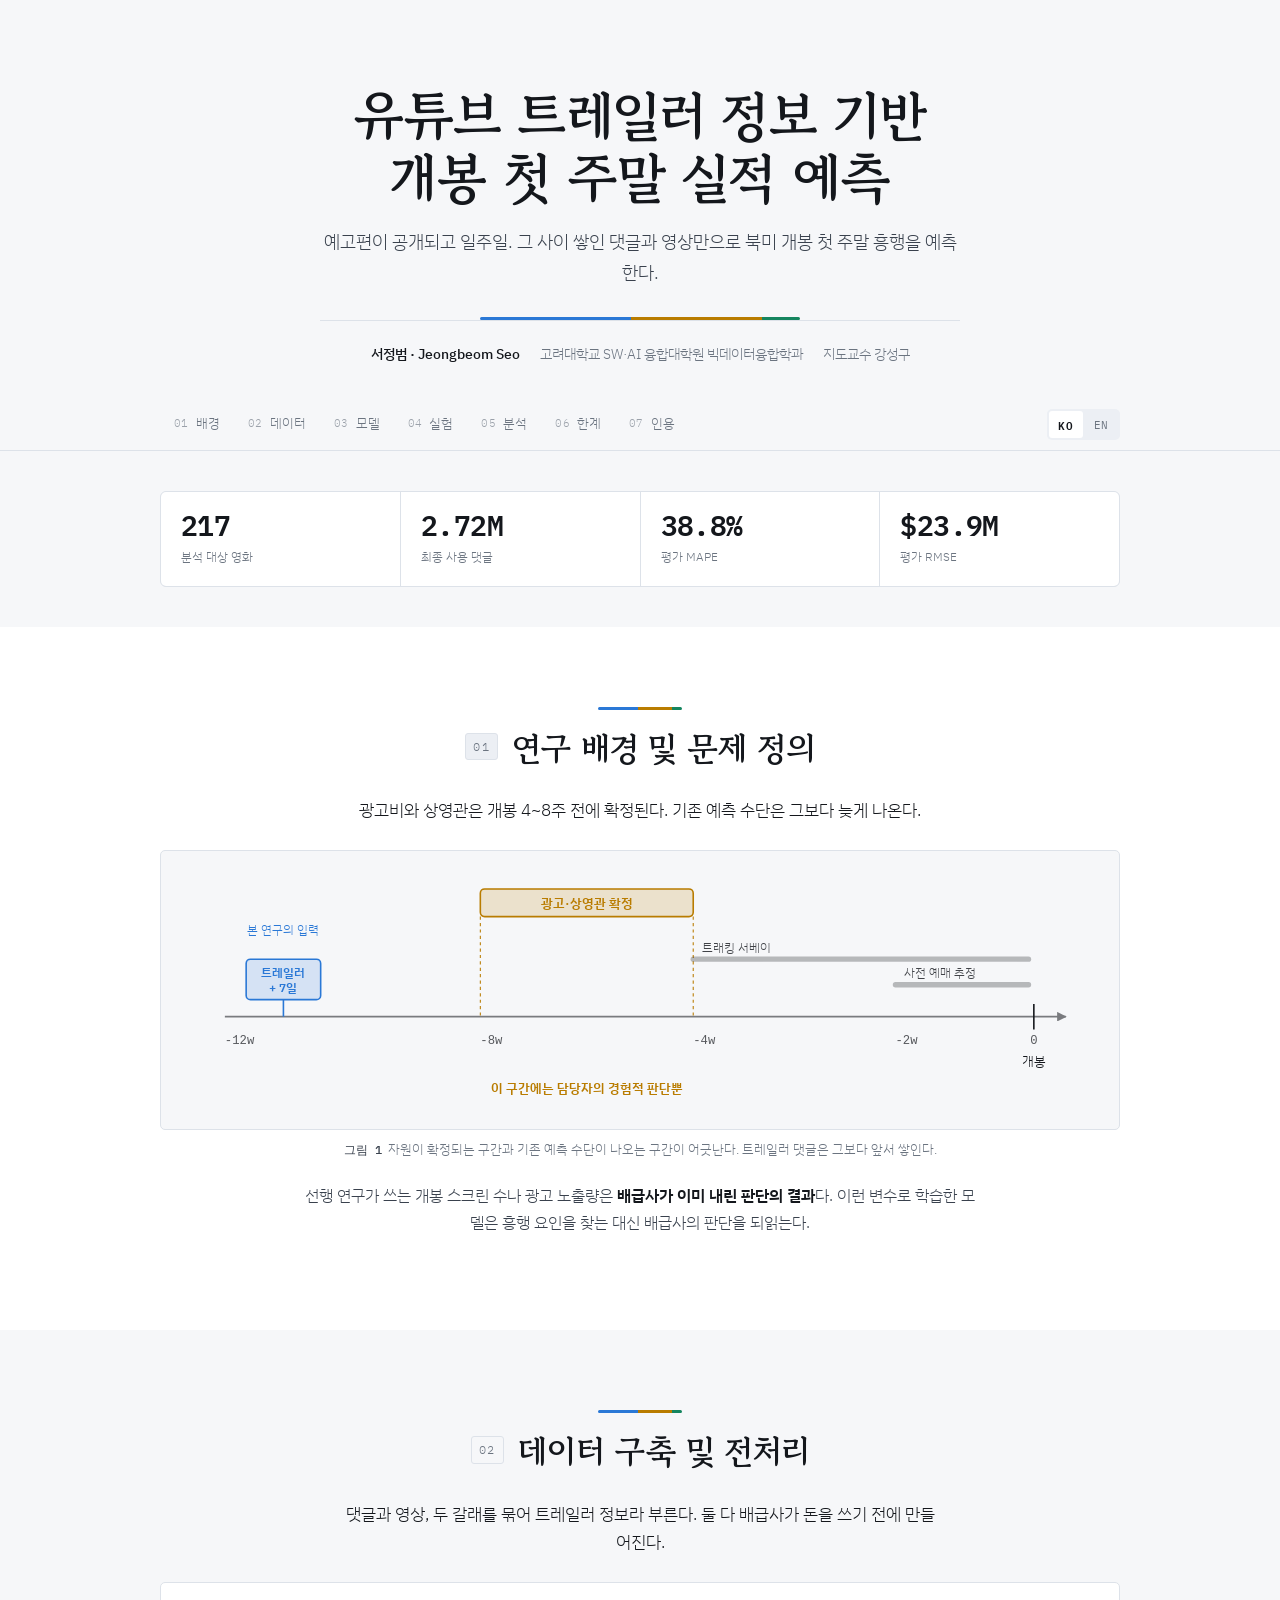
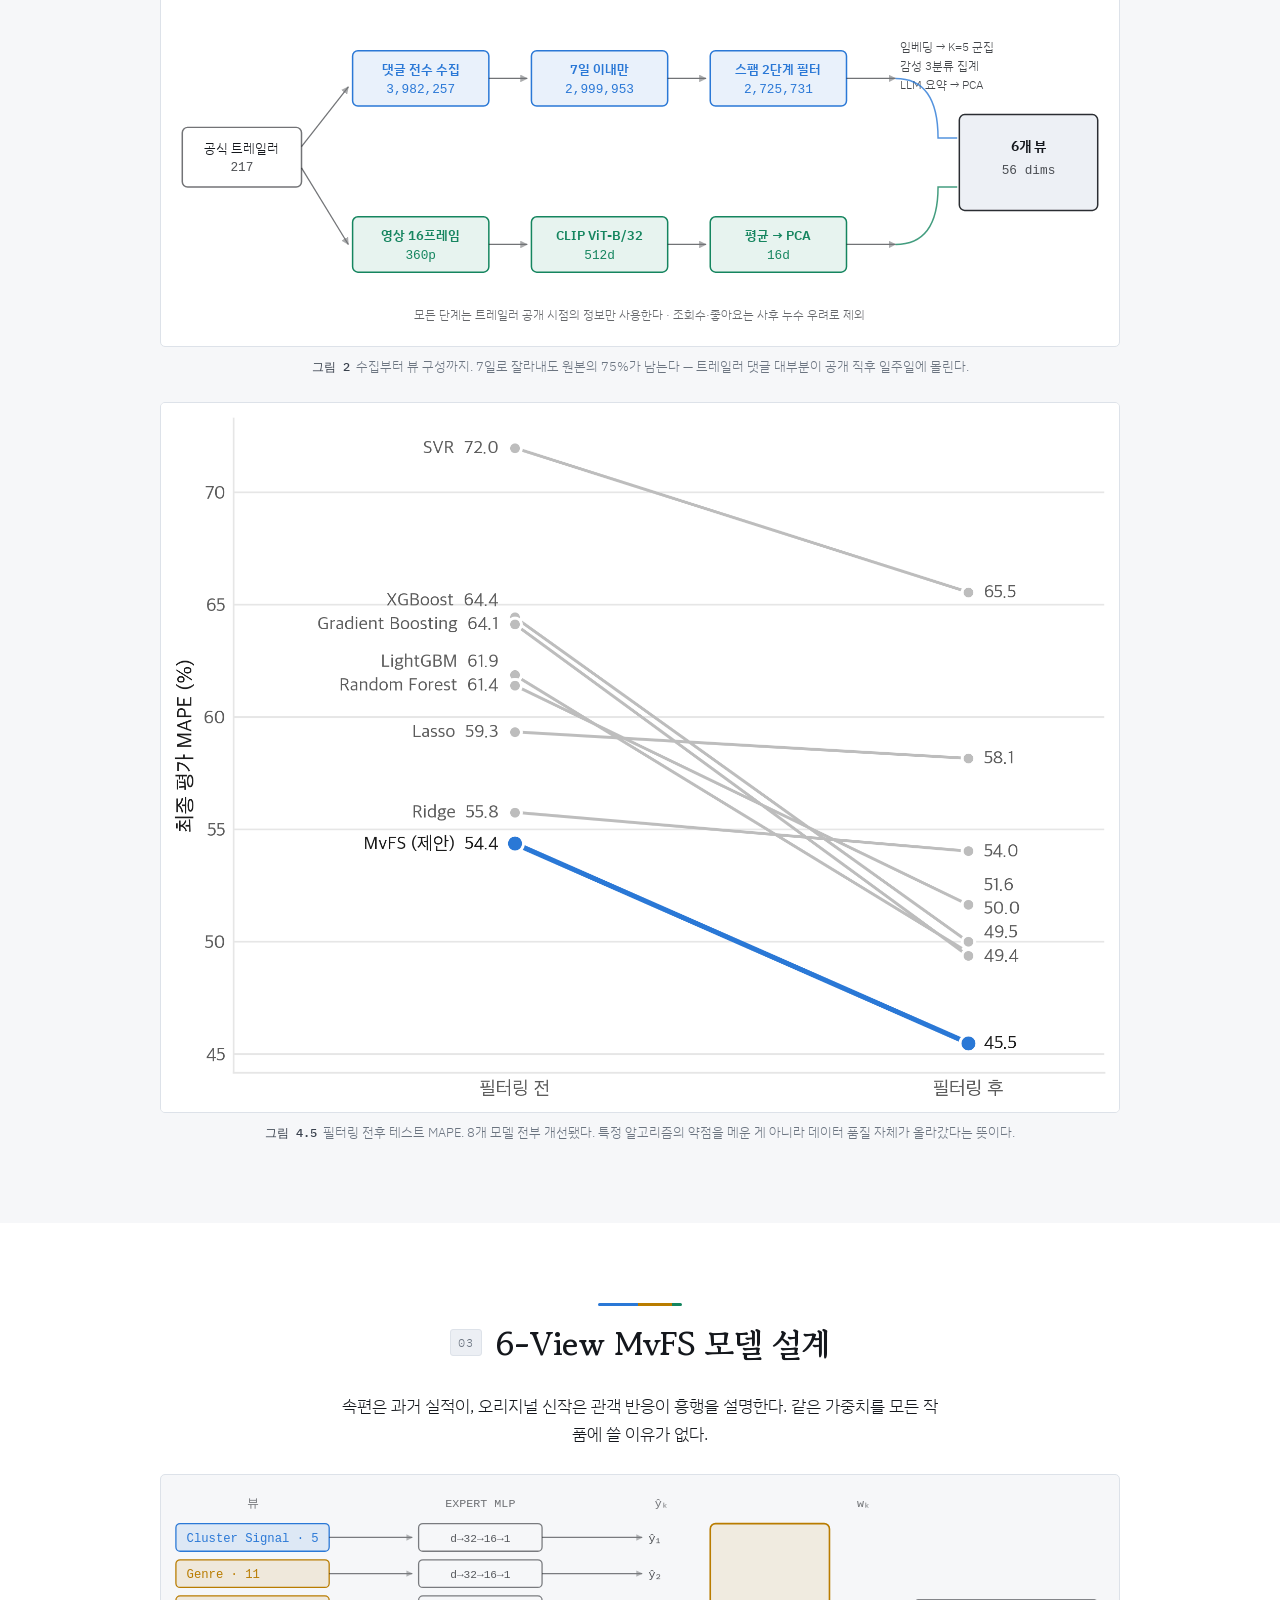
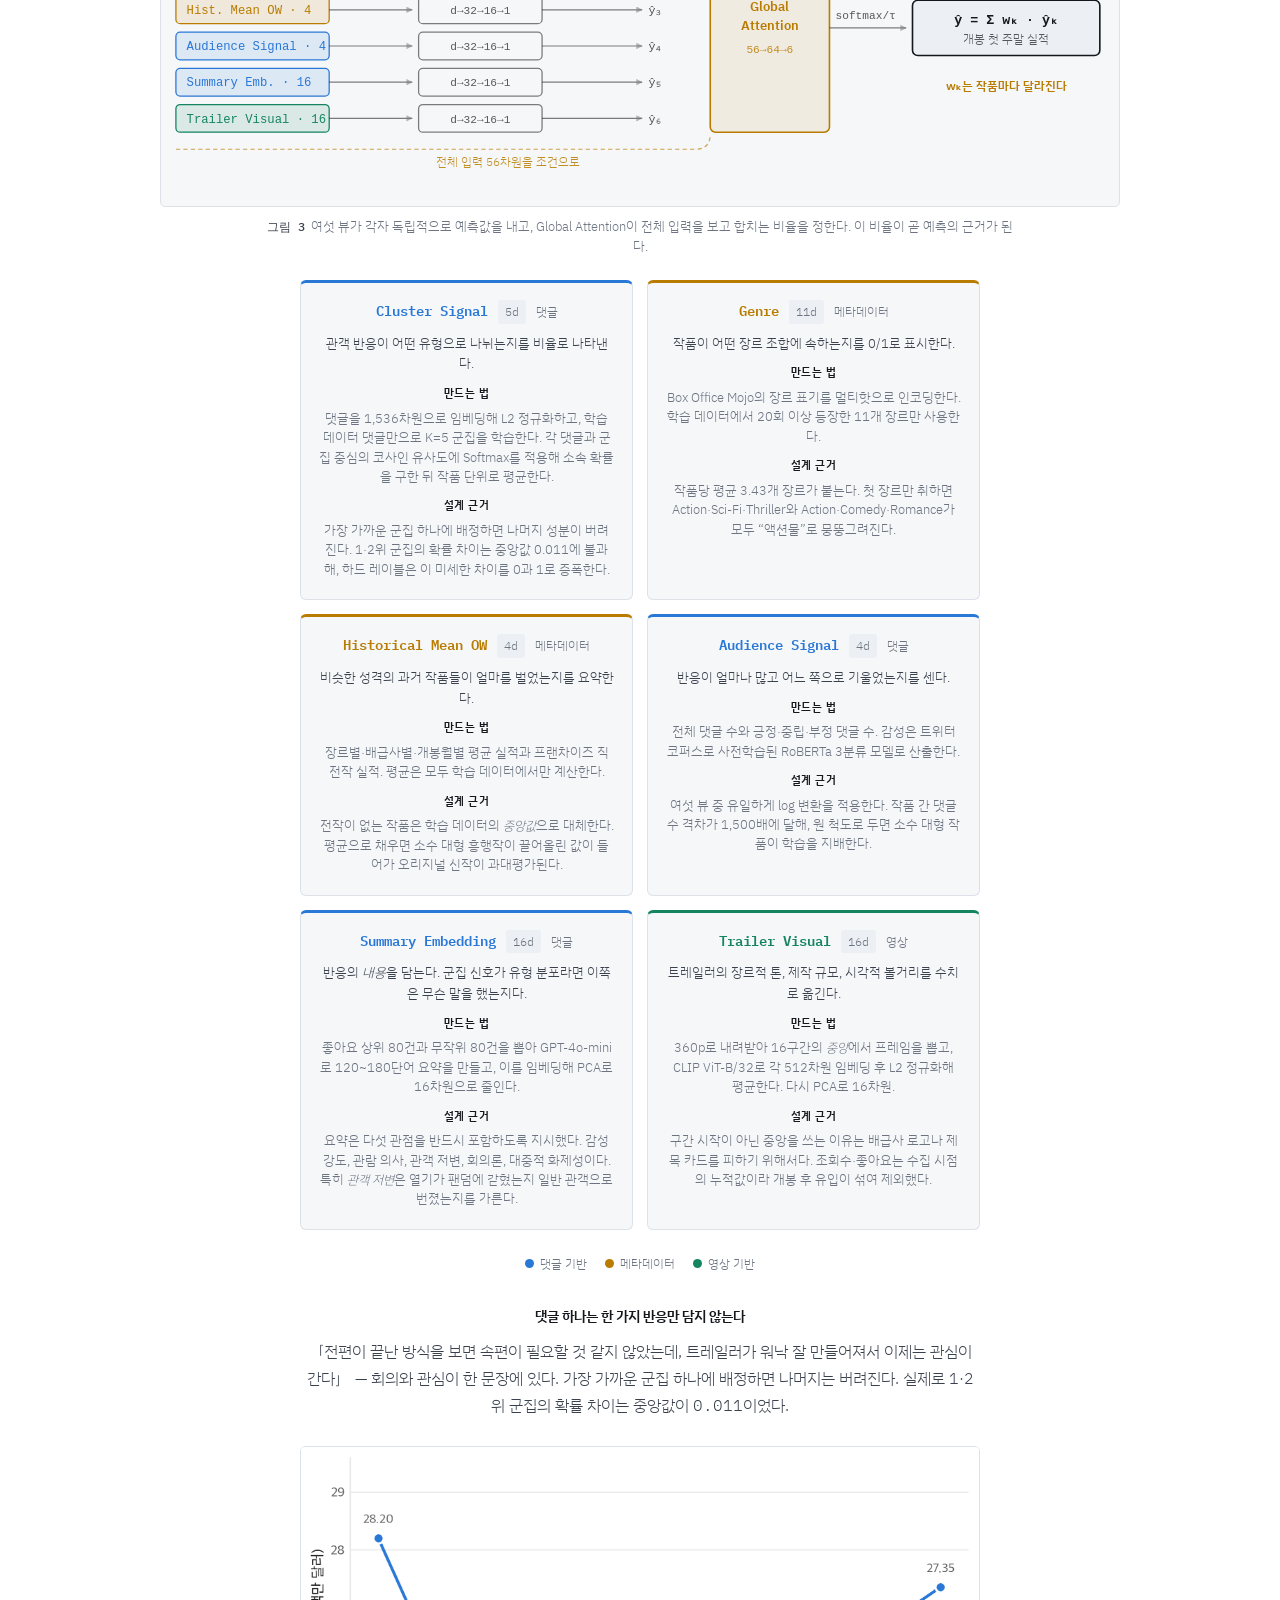
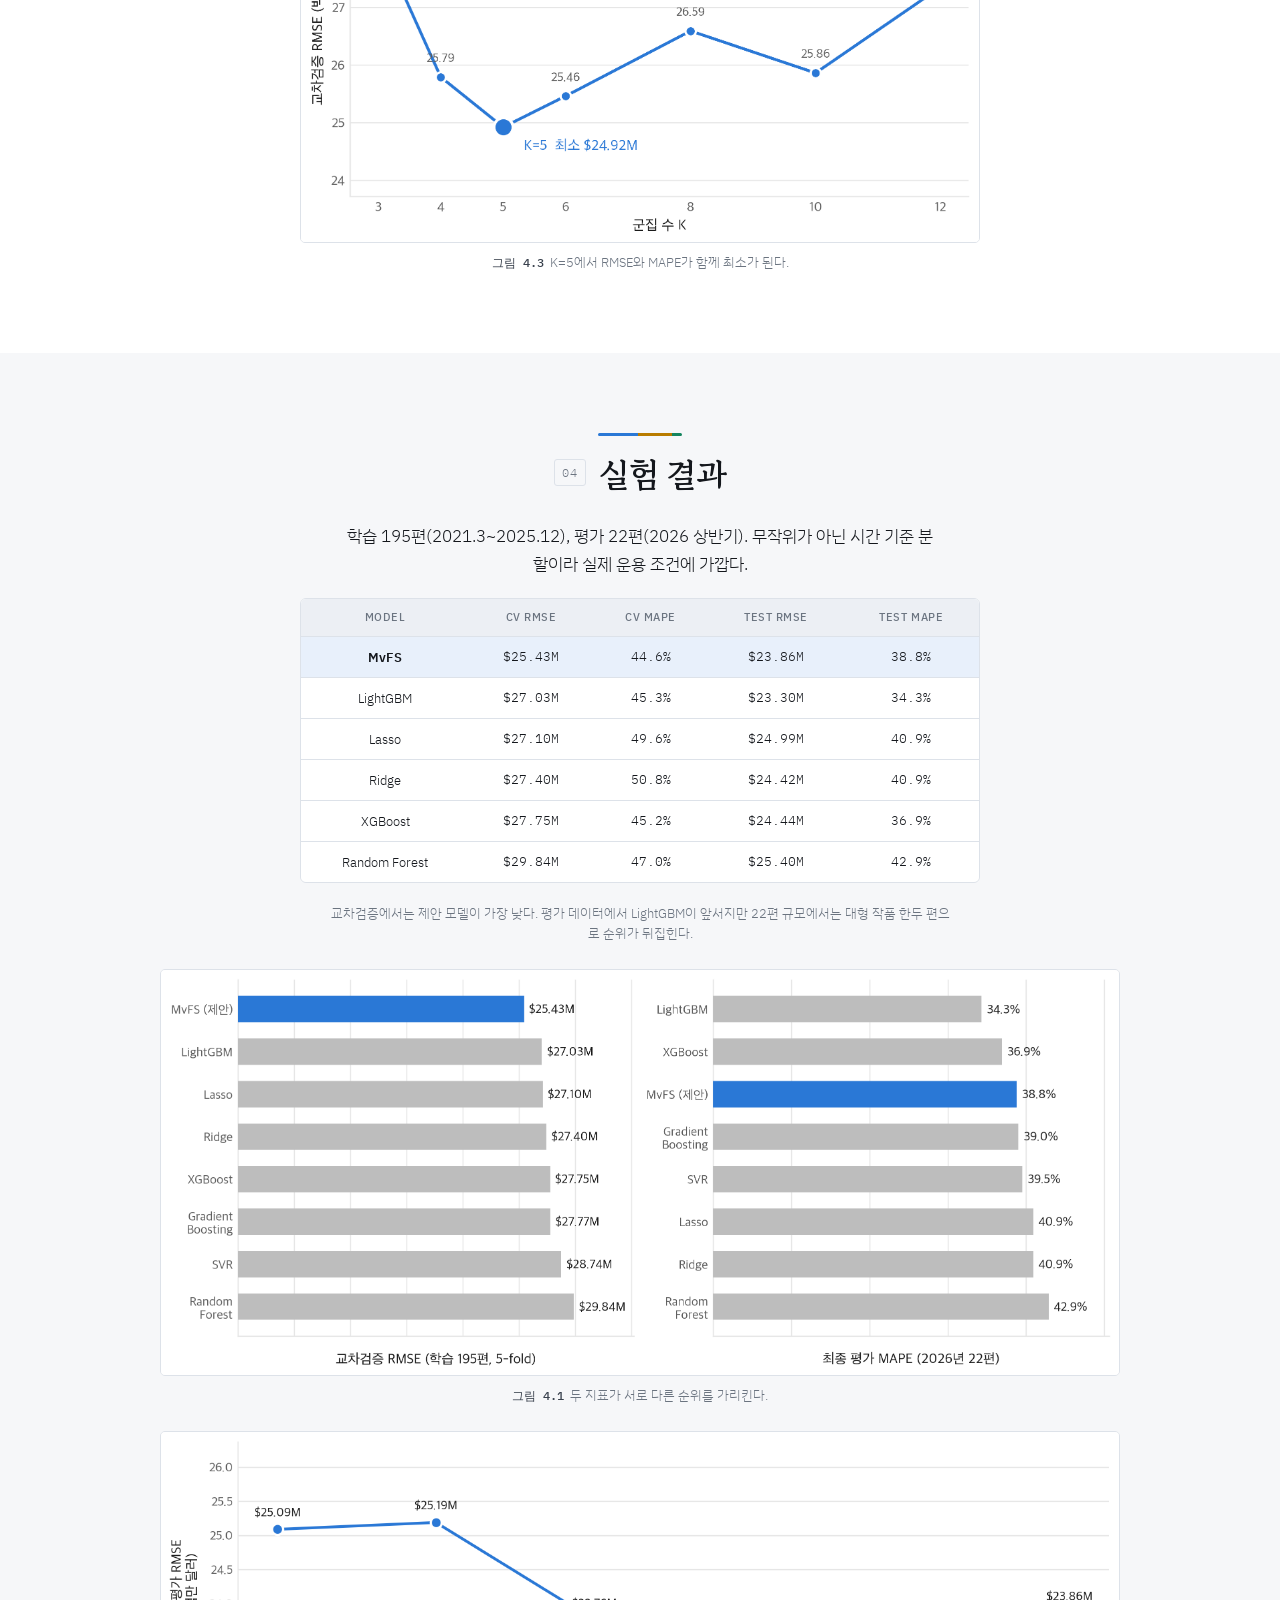
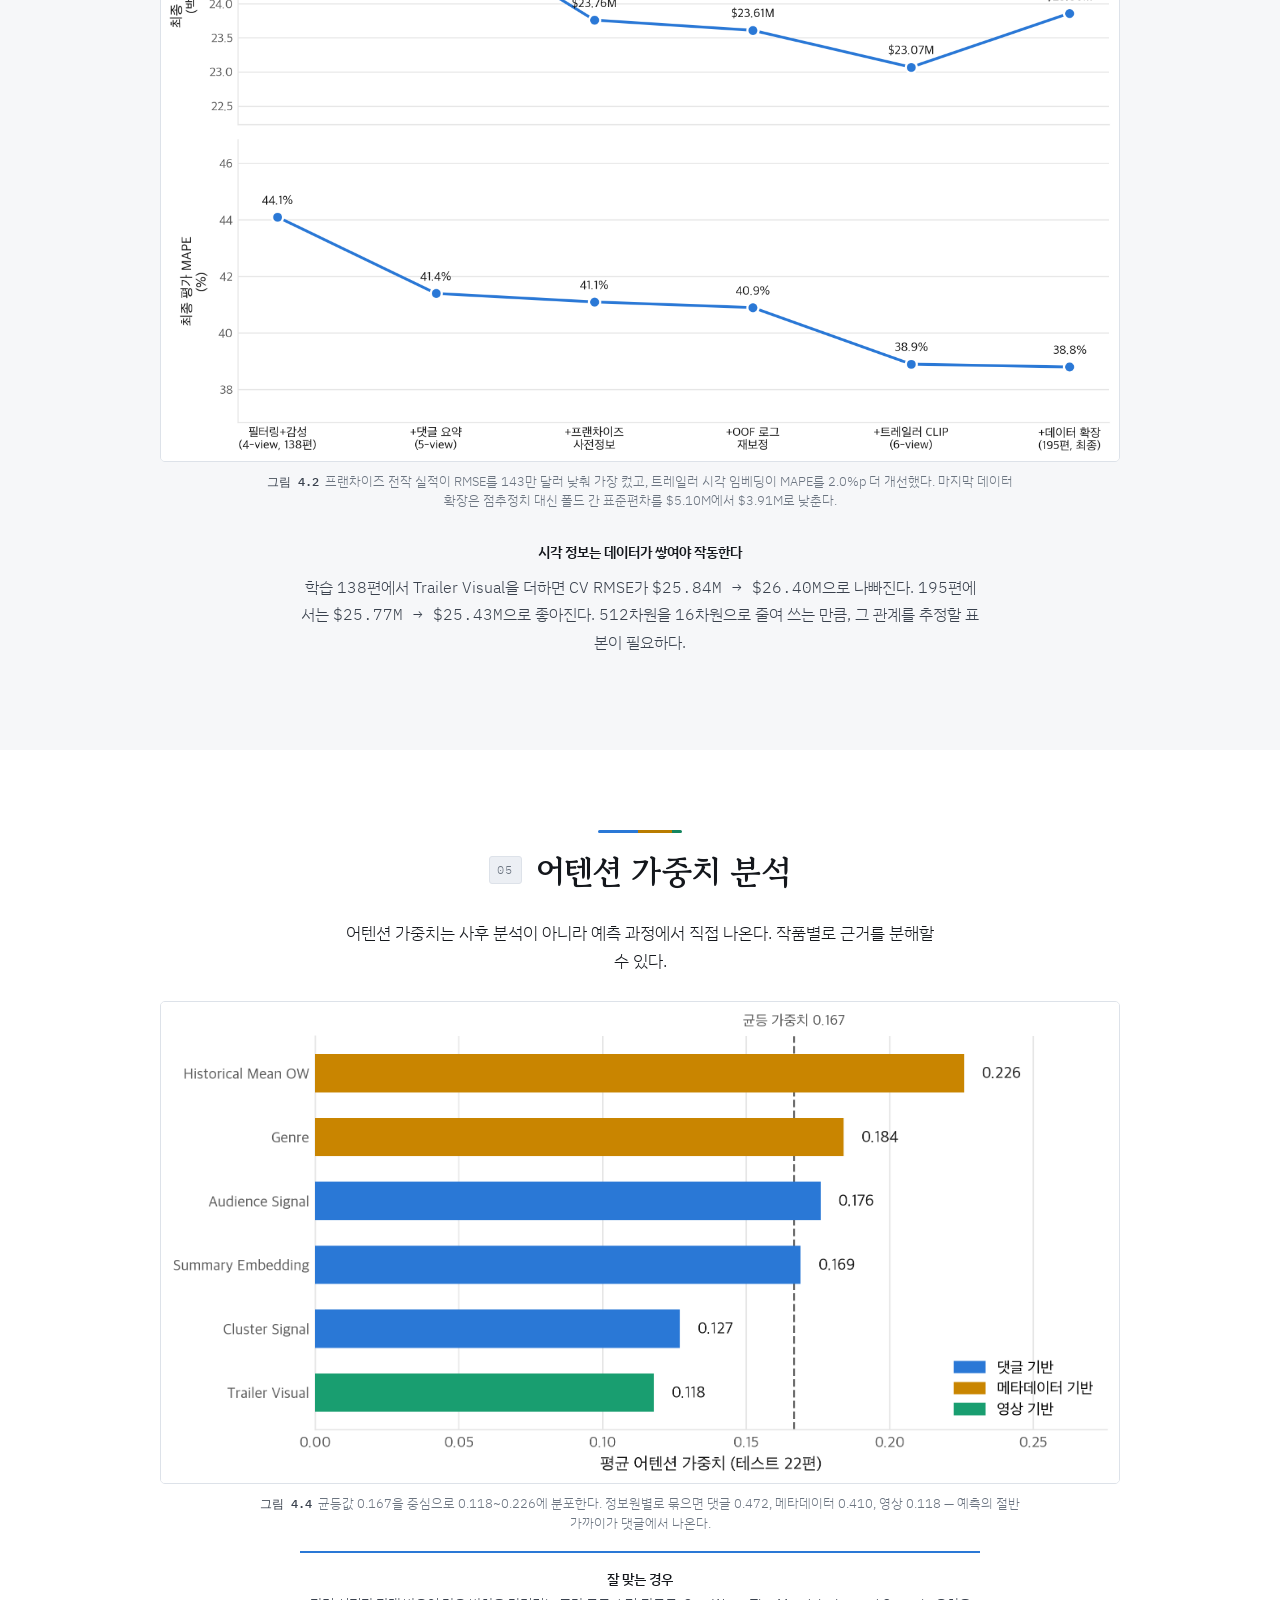
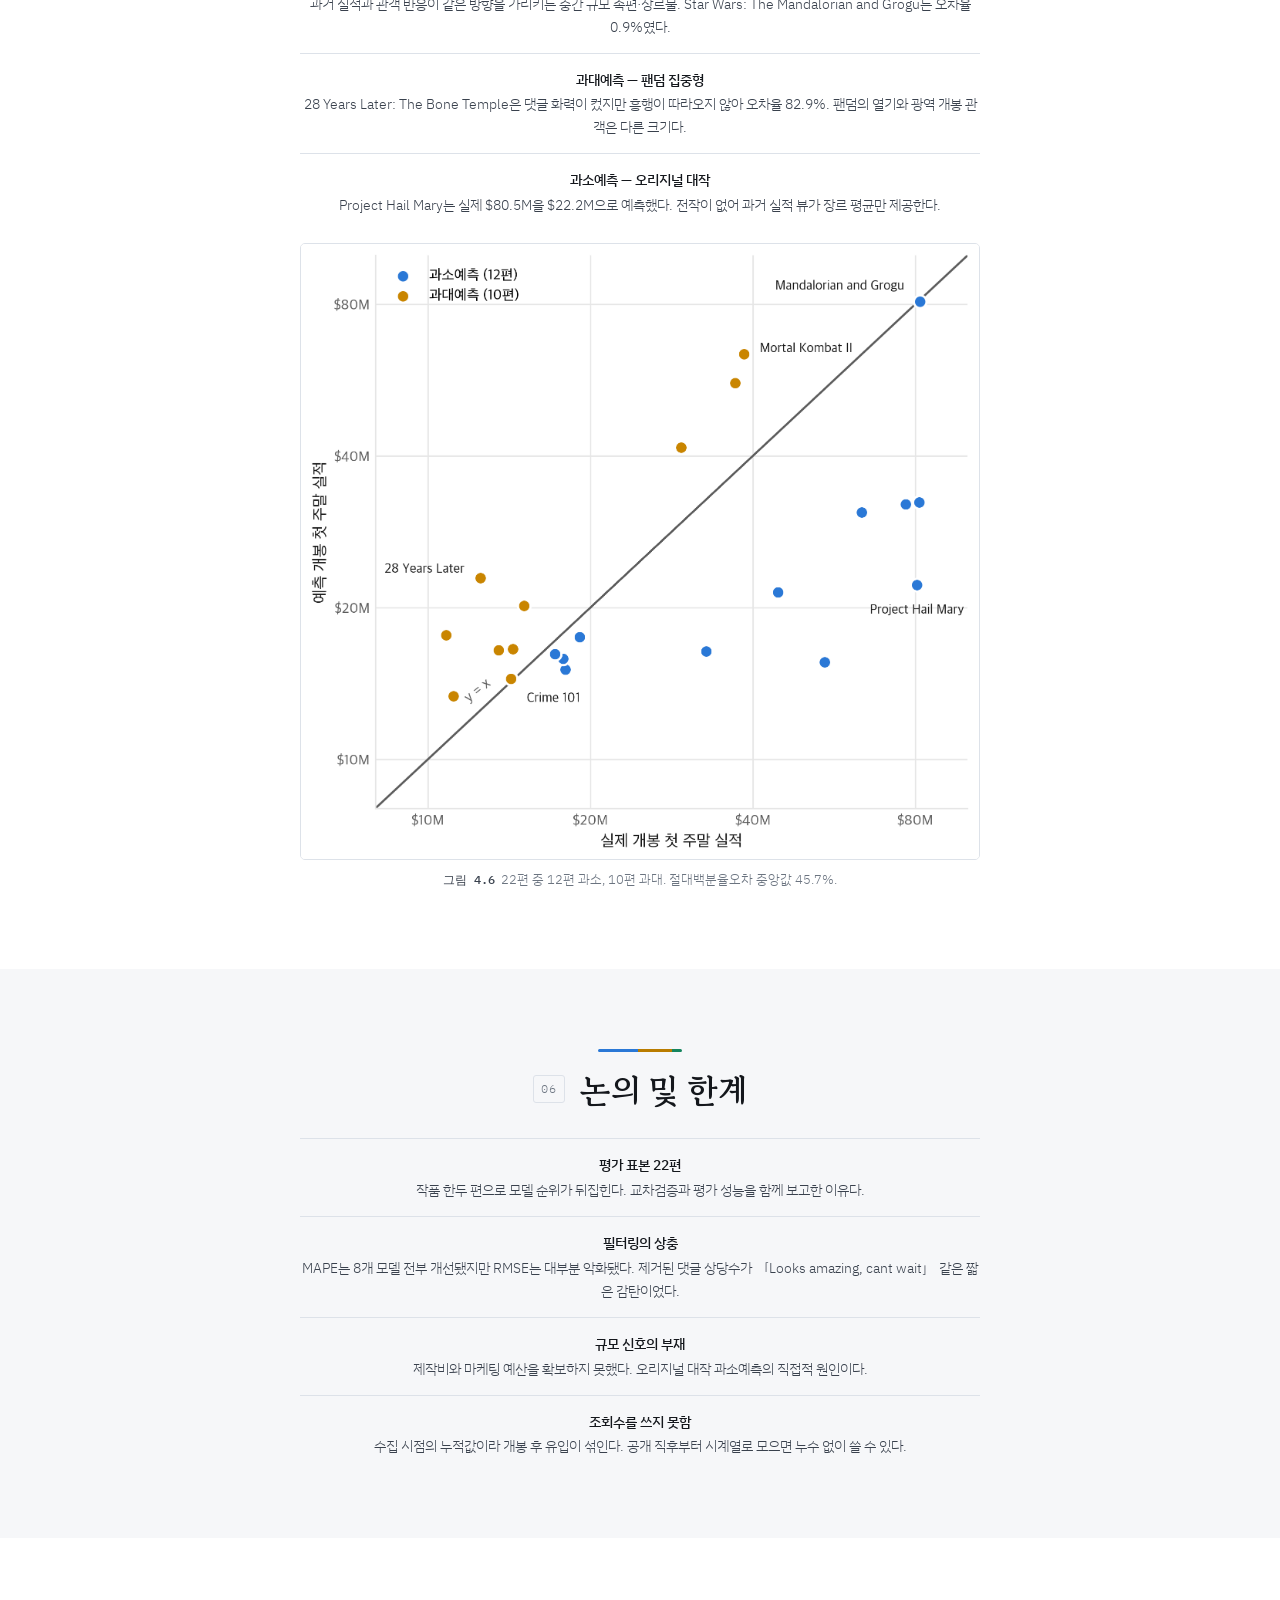
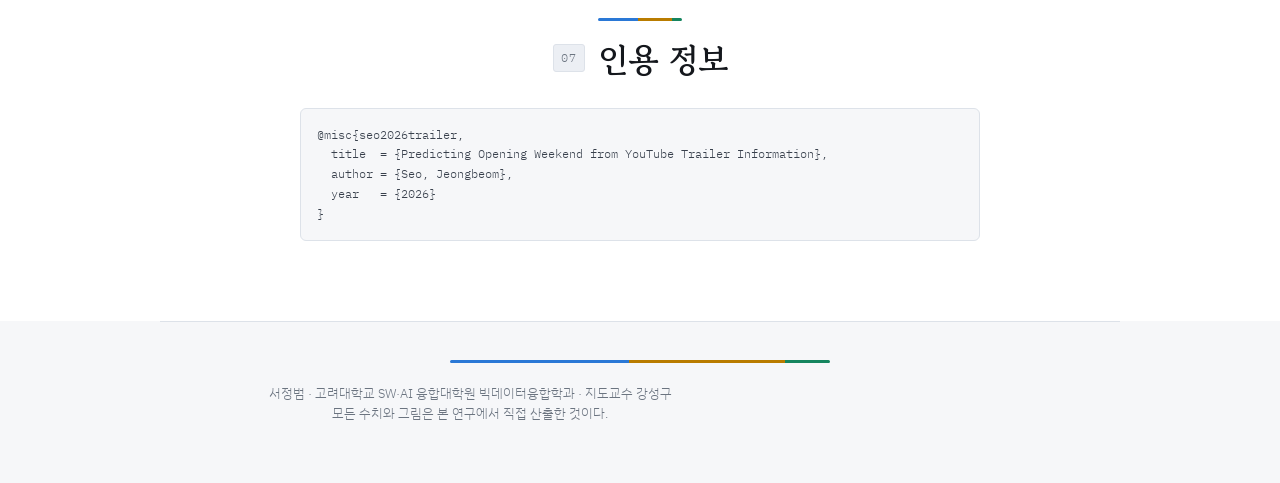
==== index.html @ ad513670 "본문 전체 가운데 정렬" ====
<!doctype html>
<html lang="ko">
<head>
<meta charset="utf-8">
<meta name="viewport" content="width=device-width, initial-scale=1, viewport-fit=cover">
<title>유튜브 트레일러 정보 기반 개봉 첫 주말 실적 예측</title>
<meta name="description" content="유튜브 트레일러 댓글과 영상만으로 북미 개봉 첫 주말 흥행을 예측하는 6-View MvFS 모델.">
<meta name="author" content="서정범 Jeongbeom Seo">
<meta property="og:type" content="website">
<meta property="og:title" content="트레일러로 읽는 첫 주말">
<meta property="og:description" content="유튜브 트레일러 댓글과 영상만으로 북미 개봉 첫 주말 흥행을 예측하는 6-View MvFS 모델.">
<meta property="og:image" content="fig/fig4_1_model_comparison.png">
<meta name="twitter:card" content="summary_large_image">
<link rel="icon" href="data:image/svg+xml,%3Csvg xmlns='http://www.w3.org/2000/svg' viewBox='0 0 16 16'%3E%3Crect width='16' height='16' rx='3' fill='%232a78d6'/%3E%3Crect x='3' y='4' width='10' height='2' fill='white'/%3E%3Crect x='3' y='7.5' width='7' height='2' fill='white' opacity='.75'/%3E%3Crect x='3' y='11' width='4' height='2' fill='white' opacity='.5'/%3E%3C/svg%3E">
<link rel="stylesheet" href="https://fonts.googleapis.com/css2?family=Gowun+Batang:wght@400;700&family=IBM+Plex+Sans+KR:wght@300;400;500;600&family=IBM+Plex+Mono:wght@400;500;600&display=swap">
<style>
  :root{color-scheme:light dark;padding-top:env(safe-area-inset-top,0px);padding-bottom:env(safe-area-inset-bottom,0px)}
  img{max-width:100%}
  [hidden]{display:none!important}
</style>
</head>
<body>
<style>
  :root{
    --ground:#f6f7f9; --surface:#ffffff; --surface-2:#eceff4;
    --ink:#14171c; --ink-2:#39414d; --muted:#6b7480; --line:#dde2e9;
    --cmt:#2a78d6; --meta:#b97c00; --vis:#15855f;
    --cmt-soft:#e8f0fb; --meta-soft:#fbf2df; --vis-soft:#e3f3ed;
    --display:'Gowun Batang',Georgia,'Times New Roman',serif;
    --body:'IBM Plex Sans KR','Apple SD Gothic Neo',system-ui,sans-serif;
    --mono:'IBM Plex Mono','SFMono-Regular',Consolas,monospace;
  }
  @media (prefers-color-scheme:dark){
    :root:not([data-theme="light"]){
      --ground:#111419; --surface:#171b22; --surface-2:#232932;
      --ink:#eef1f5; --ink-2:#c2cad4; --muted:#8b94a1; --line:#2a313b;
      --cmt:#5a9df0; --meta:#e0a733; --vis:#39b98c;
      --cmt-soft:#16273d; --meta-soft:#332713; --vis-soft:#123027;
    }
  }
  :root[data-theme="dark"]{
    --ground:#111419; --surface:#171b22; --surface-2:#232932;
    --ink:#eef1f5; --ink-2:#c2cad4; --muted:#8b94a1; --line:#2a313b;
    --cmt:#5a9df0; --meta:#e0a733; --vis:#39b98c;
    --cmt-soft:#16273d; --meta-soft:#332713; --vis-soft:#123027;
  }
  *{box-sizing:border-box}
  body{background:var(--ground);color:var(--ink);font-family:var(--body);
       font-weight:300;line-height:1.7;margin:0;-webkit-font-smoothing:antialiased}
  .wrap{max-width:1000px;margin:0 auto;padding-inline:20px}
  .col{max-width:680px;margin-inline:auto;text-align:center}
  p{margin:0 0 .9em;color:var(--ink-2)}
  h1,h2,h3{text-wrap:balance;margin:0}
  a{color:var(--cmt)}
  strong{font-weight:600;color:var(--ink)}
  .num{font-family:var(--mono);font-variant-numeric:tabular-nums}

  /* 언어 전환 — 기본은 한국어 */
  :root[data-lang="en"] .ko{display:none}
  :root:not([data-lang="en"]) .en{display:none}
  .langsw{display:flex;gap:2px;background:var(--surface-2);border-radius:5px;padding:2px}
  .langsw button{font-family:var(--mono);font-size:11px;letter-spacing:.06em;border:0;
    background:transparent;color:var(--muted);padding:4px 9px;border-radius:3px;cursor:pointer}
  .langsw button[aria-pressed="true"]{background:var(--surface);color:var(--ink);font-weight:600}
  .langsw button:focus-visible{outline:2px solid var(--cmt);outline-offset:1px}

  .band{height:3px;display:flex;border-radius:2px;overflow:hidden}
  .band i{display:block;height:100%}
  .band i:nth-child(1){background:var(--cmt);flex:47.2}
  .band i:nth-child(2){background:var(--meta);flex:41}
  .band i:nth-child(3){background:var(--vis);flex:11.8}

  header.hero{padding-block:clamp(40px,8vw,84px) 34px;text-align:center}
  .hero > *{margin-inline:auto}
  .hero h1{max-width:820px;text-wrap:normal}
  .hero .sub{max-width:640px}
  .hero .band{max-width:320px}
  .hero .byline{max-width:640px}
  .eyebrow{font-family:var(--mono);font-size:11px;letter-spacing:.14em;text-transform:uppercase;
           color:var(--muted);margin:0 0 20px}
  h1{font-family:var(--display);font-weight:700;letter-spacing:-.015em;
     font-size:clamp(32px,6vw,54px);line-height:1.15;margin-bottom:18px}
  .sub{font-size:clamp(15.5px,2vw,18px);color:var(--ink-2);max-width:560px;margin-bottom:30px}
  .byline{display:flex;flex-wrap:wrap;justify-content:center;gap:5px 20px;font-size:13.5px;
          color:var(--muted);padding-top:22px;border-top:1px solid var(--line);
          max-width:680px;margin-inline:auto}
  .byline b{font-weight:500;color:var(--ink)}

  .stats{display:grid;grid-template-columns:repeat(auto-fit,minmax(140px,1fr));gap:1px;
         background:var(--line);border:1px solid var(--line);border-radius:6px;
         overflow:hidden;margin-block:40px}
  .stat{background:var(--surface);padding:18px 20px}
  .stat .k{font-family:var(--mono);font-weight:600;font-size:clamp(21px,3.2vw,28px);
           letter-spacing:-.02em;display:block;line-height:1.1}
  .stat .l{font-size:12px;color:var(--muted);margin-top:7px;display:block}

  nav.toc{position:sticky;top:env(safe-area-inset-top,0px);z-index:20;
          background:color-mix(in srgb,var(--ground) 92%,transparent);
          backdrop-filter:blur(12px);border-bottom:1px solid var(--line)}
  .navin{display:flex;align-items:stretch;gap:16px;max-width:1000px;margin-inline:auto;padding-inline:20px}
  nav.toc ul{display:flex;gap:0;list-style:none;margin:0;padding:0;
             overflow-x:auto;scrollbar-width:none;flex:1}
  nav.toc ul::-webkit-scrollbar{display:none}
  nav.toc a{display:flex;align-items:center;gap:7px;font-size:12.5px;color:var(--muted);
            text-decoration:none;white-space:nowrap;padding:13px 14px;
            border-bottom:2px solid transparent;transition:color .15s,border-color .15s}
  nav.toc a .i{font-family:var(--mono);font-size:10.5px;letter-spacing:.04em;opacity:.65}
  nav.toc a:hover,nav.toc a:focus-visible{color:var(--ink)}
  nav.toc a[aria-current="true"]{color:var(--ink);font-weight:500;border-bottom-color:var(--cmt)}
  nav.toc a[aria-current="true"] .i{color:var(--cmt);opacity:1}
  .langsw{align-self:center}

  section{padding-block:clamp(52px,7vw,80px);scroll-margin-top:60px}
  section.alt{background:var(--surface)}
  .shead{margin-bottom:28px;text-align:center}
  .shead .band{width:84px;margin:0 auto 18px}
  .shead .row{display:flex;align-items:baseline;justify-content:center;gap:14px}
  .shead .n{font-family:var(--mono);font-size:11.5px;letter-spacing:.1em;color:var(--muted);
            border:1px solid var(--line);border-radius:3px;padding:3px 7px;
            background:var(--ground);align-self:flex-start;margin-top:5px}
  section.alt .shead .n{background:var(--surface-2)}
  h2{font-family:var(--display);font-weight:700;font-size:clamp(24px,3.6vw,33px);
     letter-spacing:-.012em;line-height:1.22}
  h3{font-size:14px;font-weight:600;margin:30px 0 10px;color:var(--ink)}
  /* 섹션 도입 문장·보조 설명은 머리글과 같이 가운데 정렬 */
  .lead{font-size:16.5px;color:var(--ink);font-weight:300;
        text-align:center;max-width:600px;margin-inline:auto}
  .note{font-size:12.5px;color:var(--muted);line-height:1.6;
        text-align:center;max-width:620px;margin-inline:auto}

  figure{margin:26px 0 0}
  figure img,figure svg{display:block;width:100%;height:auto;border:1px solid var(--line);
             border-radius:5px;background:var(--surface)}
  figure svg{padding:6px 0}
  figcaption{font-size:12.5px;color:var(--muted);margin-top:10px;line-height:1.55;
             text-align:center;max-width:760px;margin-inline:auto}
  figcaption b{font-family:var(--mono);font-weight:500;color:var(--ink-2);font-size:11.5px}

  .views{display:grid;gap:1px;background:var(--line);border:1px solid var(--line);
         border-radius:6px;overflow:hidden;margin-block:22px}
  .view{background:var(--surface);display:grid;grid-template-columns:auto 1fr auto;
        gap:12px;align-items:center;padding:12px 16px}
  .chip{width:9px;height:9px;border-radius:50%;display:inline-block;flex:none}
  .view .nm{font-family:var(--mono);font-size:13px;font-weight:500;color:var(--ink)}
  .view .ds{font-size:12.5px;color:var(--muted);grid-column:2;line-height:1.45}
  .view .dim{font-family:var(--mono);font-size:12px;color:var(--muted);
             background:var(--surface-2);padding:3px 8px;border-radius:3px;white-space:nowrap}
  @media (max-width:560px){
    .view{grid-template-columns:auto 1fr;row-gap:4px}
    .view .dim{grid-column:2;justify-self:start}
  }

  /* 뷰 상세 카드 */
  .vcards{display:grid;grid-template-columns:repeat(auto-fit,minmax(310px,1fr));
          gap:14px;margin-block:24px;text-align:center}
  .vcard{background:var(--surface);border:1px solid var(--line);border-radius:6px;
         border-top:3px solid var(--c);padding:16px 18px}
  section.alt .vcard{background:var(--ground)}
  .vcard .vh{display:flex;align-items:baseline;justify-content:center;gap:10px;
             flex-wrap:wrap;margin-bottom:9px}
  .vcard .vn{font-family:var(--mono);font-size:13.5px;font-weight:600;color:var(--c)}
  .vcard .vd{font-family:var(--mono);font-size:11.5px;color:var(--muted);
             background:var(--surface-2);padding:2px 7px;border-radius:3px}
  .vcard .vs{font-size:11.5px;color:var(--muted)}
  .vcard p{font-size:13px;margin:0 0 10px;line-height:1.6}
  .vcard dl{margin:0;display:grid;gap:6px;font-size:12.5px}
  .vcard dt{font-weight:600;color:var(--ink);font-size:11px;letter-spacing:.04em}
  .vcard dd{margin:0 0 4px;color:var(--muted);line-height:1.55}
  .legend{display:flex;flex-wrap:wrap;justify-content:center;gap:7px 18px;font-size:12px;
          color:var(--muted);margin-top:12px}
  .legend span{display:inline-flex;align-items:center;gap:6px}

  .tw{overflow-x:auto;margin-block:20px;border:1px solid var(--line);border-radius:6px}
  section.alt table,section.alt .stat{background:var(--ground)}
  section.alt figure img,section.alt figure svg{background:var(--ground)}
  section.alt pre{background:var(--ground)}
  table{border-collapse:collapse;width:100%;font-size:13px;background:var(--surface)}
  th,td{padding:9px 13px;text-align:center;border-bottom:1px solid var(--line);white-space:nowrap}
  th{font-weight:500;font-size:11px;letter-spacing:.05em;text-transform:uppercase;
     color:var(--muted);background:var(--surface-2)}
  td.n{font-family:var(--mono);font-variant-numeric:tabular-nums;text-align:center}
  tr:last-child td{border-bottom:none}
  tr.best td{background:var(--cmt-soft)}
  tr.best td:first-child{font-weight:600;color:var(--ink)}

  ul.pts{list-style:none;padding:0;margin:18px 0 0;display:grid;gap:14px}
  ul.pts li{border-top:1px solid var(--line);padding-top:14px;font-size:13.5px;color:var(--ink-2)}
  ul.pts b{display:block;color:var(--ink);font-weight:500;margin-bottom:2px;font-size:14px}
  ul.pts li.hi{border-top-color:var(--cmt);border-top-width:2px}

  pre{text-align:left;background:var(--surface);border:1px solid var(--line);border-radius:6px;padding:16px;
      overflow-x:auto;font-family:var(--mono);font-size:12px;line-height:1.65;
      color:var(--ink-2);margin:0}
  footer{padding-block:38px 60px;border-top:1px solid var(--line);font-size:12.5px;
         color:var(--muted);text-align:center}
  footer .band{max-width:380px;margin-inline:auto}
  @media (prefers-reduced-motion:reduce){*{animation:none!important;transition:none!important}}
</style>

<div class="wrap">
  <header class="hero">
    <h1><span class="ko">유튜브 트레일러 정보 기반<br>개봉 첫 주말 실적 예측</span><span class="en">Predicting Opening Weekend<br>from YouTube Trailer Information</span></h1>
    <p class="sub"><span class="ko">예고편이 공개되고 일주일. 그 사이 쌓인 댓글과 영상만으로 북미 개봉 첫 주말 흥행을 예측한다.</span><span class="en">One week after a trailer goes live. Using only the comments and footage from that window, we predict North American opening weekend revenue.</span></p>
    <div class="band"><i></i><i></i><i></i></div>
    <div class="byline">
      <span><b>서정범 &middot; Jeongbeom Seo</b></span>
      <span class="ko">고려대학교 SW·AI 융합대학원 빅데이터융합학과</span><span class="en">Dept. of Big Data Convergence, Korea University</span>
      <span class="ko">지도교수 강성구</span><span class="en">Advisor: Prof. SeongKu Kang</span>
    </div>
  </header>
</div>

<nav class="toc">
  <div class="navin">
    <ul>
      <li><a href="#problem"><span class="i">01</span><span class="ko">배경</span><span class="en">Background</span></a></li>
      <li><a href="#data"><span class="i">02</span><span class="ko">데이터</span><span class="en">Data</span></a></li>
      <li><a href="#model"><span class="i">03</span><span class="ko">모델</span><span class="en">Model</span></a></li>
      <li><a href="#results"><span class="i">04</span><span class="ko">실험</span><span class="en">Experiments</span></a></li>
      <li><a href="#attention"><span class="i">05</span><span class="ko">분석</span><span class="en">Analysis</span></a></li>
      <li><a href="#limits"><span class="i">06</span><span class="ko">한계</span><span class="en">Limitations</span></a></li>
      <li><a href="#cite"><span class="i">07</span><span class="ko">인용</span><span class="en">Citation</span></a></li>
    </ul>
    <div class="langsw">
      <button type="button" data-lang-set="ko" aria-pressed="true">KO</button>
      <button type="button" data-lang-set="en" aria-pressed="false">EN</button>
    </div>
  </div>
</nav>

<div class="wrap">

  <div class="stats">
    <div class="stat"><span class="k">217</span><span class="l"><span class="ko">분석 대상 영화</span><span class="en">films analyzed</span></span></div>
    <div class="stat"><span class="k">2.72M</span><span class="l"><span class="ko">최종 사용 댓글</span><span class="en">comments used</span></span></div>
    <div class="stat"><span class="k">38.8%</span><span class="l"><span class="ko">평가 MAPE</span><span class="en">test MAPE</span></span></div>
    <div class="stat"><span class="k">$23.9M</span><span class="l"><span class="ko">평가 RMSE</span><span class="en">test RMSE</span></span></div>
  </div>

</div>

<section id="problem" class="alt"><div class="wrap">
    <div class="shead"><div class="band"><i></i><i></i><i></i></div><div class="row"><span class="n">01</span><h2><span class="ko">연구 배경 및 문제 정의</span><span class="en">Background and Problem Definition</span></h2></div></div>
    <div class="col">
      <p class="lead"><span class="ko">광고비와 상영관은 개봉 4~8주 전에 확정된다. 기존 예측 수단은 그보다 늦게 나온다.</span><span class="en">Ad budgets and screen counts are locked 4-8 weeks before release. Every existing forecasting tool arrives later than that.</span></p>
    </div>

    <figure>
      <svg viewBox="0 0 900 250" role="img" aria-label="개봉 전 타임라인: 자원 배분은 개봉 4~8주 전에 확정되지만 트래킹 서베이와 예매 추정은 그 이후에야 가능하다">
        <defs><marker id="ar" viewBox="0 0 10 10" refX="9" refY="5" markerWidth="6" markerHeight="6" orient="auto"><path d="M0 0 10 5 0 10z" fill="currentColor"/></marker></defs>
        <!-- 축 -->
        <line x1="60" y1="150" x2="850" y2="150" stroke="currentColor" stroke-width="1.5" marker-end="url(#ar)" opacity=".55"/>
        <text x="60" y="176" font-size="11.5" fill="currentColor" opacity=".7" font-family="monospace">-12w</text>
        <text x="300" y="176" font-size="11.5" fill="currentColor" opacity=".7" font-family="monospace">-8w</text>
        <text x="500" y="176" font-size="11.5" fill="currentColor" opacity=".7" font-family="monospace">-4w</text>
        <text x="690" y="176" font-size="11.5" fill="currentColor" opacity=".7" font-family="monospace">-2w</text>
        <text x="820" y="176" font-size="11.5" fill="currentColor" opacity=".7" font-family="monospace" text-anchor="middle">0</text>
        <line x1="820" y1="138" x2="820" y2="162" stroke="currentColor" stroke-width="1.5"/>
        <text x="820" y="196" font-size="12" fill="currentColor" text-anchor="middle" class="ko">개봉</text>
        <text x="820" y="196" font-size="12" fill="currentColor" text-anchor="middle" class="en">Release</text>

        <!-- 본 연구 입력 구간 -->
        <rect x="80" y="96" width="70" height="38" rx="4" fill="var(--cmt)" opacity=".16"/>
        <rect x="80" y="96" width="70" height="38" rx="4" fill="none" stroke="var(--cmt)" stroke-width="1.5"/>
        <text x="115" y="113" font-size="11.5" fill="var(--cmt)" text-anchor="middle" font-weight="600" class="ko">트레일러</text>
        <text x="115" y="113" font-size="11.5" fill="var(--cmt)" text-anchor="middle" font-weight="600" class="en">Trailer</text>
        <text x="115" y="127" font-size="11.5" fill="var(--cmt)" text-anchor="middle" font-weight="600" class="ko">+ 7일</text>
        <text x="115" y="127" font-size="11.5" fill="var(--cmt)" text-anchor="middle" font-weight="600" class="en">+ 7 days</text>
        <line x1="115" y1="134" x2="115" y2="150" stroke="var(--cmt)" stroke-width="1.5"/>
        <text x="115" y="72" font-size="11.5" fill="var(--cmt)" text-anchor="middle" class="ko">본 연구의 입력</text>
        <text x="115" y="72" font-size="11.5" fill="var(--cmt)" text-anchor="middle" class="en">our input</text>

        <!-- 자원 배분 구간 -->
        <rect x="300" y="30" width="200" height="26" rx="4" fill="var(--meta)" opacity=".18"/>
        <rect x="300" y="30" width="200" height="26" rx="4" fill="none" stroke="var(--meta)" stroke-width="1.5"/>
        <text x="400" y="48" font-size="12" fill="var(--meta)" text-anchor="middle" font-weight="600" class="ko">광고·상영관 확정</text>
        <text x="400" y="48" font-size="12" fill="var(--meta)" text-anchor="middle" font-weight="600" class="en">ads &amp; screens locked</text>
        <line x1="300" y1="56" x2="300" y2="150" stroke="var(--meta)" stroke-width="1" stroke-dasharray="3 3"/>
        <line x1="500" y1="56" x2="500" y2="150" stroke="var(--meta)" stroke-width="1" stroke-dasharray="3 3"/>

        <!-- 기존 수단 -->
        <line x1="500" y1="96" x2="815" y2="96" stroke="currentColor" stroke-width="5" opacity=".28" stroke-linecap="round"/>
        <text x="508" y="89" font-size="11.5" fill="currentColor" opacity=".8" class="ko">트래킹 서베이</text>
        <text x="508" y="89" font-size="11.5" fill="currentColor" opacity=".8" class="en">tracking survey</text>
        <line x1="690" y1="120" x2="815" y2="120" stroke="currentColor" stroke-width="5" opacity=".28" stroke-linecap="round"/>
        <text x="698" y="113" font-size="11.5" fill="currentColor" opacity=".8" class="ko">사전 예매 추정</text>
        <text x="698" y="113" font-size="11.5" fill="currentColor" opacity=".8" class="en">presales estimate</text>

        <!-- 공백 표시 -->
        <text x="400" y="222" font-size="12" fill="var(--meta)" text-anchor="middle" font-weight="600" class="ko">이 구간에는 담당자의 경험적 판단뿐</text>
        <text x="400" y="222" font-size="12" fill="var(--meta)" text-anchor="middle" font-weight="600" class="en">only expert judgment exists here</text>
      </svg>
      <figcaption><b class="ko">그림 1</b><b class="en">Fig 1</b> &nbsp;<span class="ko">자원이 확정되는 구간과 기존 예측 수단이 나오는 구간이 어긋난다. 트레일러 댓글은 그보다 앞서 쌓인다.</span><span class="en">The window where resources are committed does not overlap with the window where forecasts become available. Trailer comments accumulate before both.</span></figcaption>
    </figure>

    <div class="col">
      <p style="margin-top:22px"><span class="ko">선행 연구가 쓰는 개봉 스크린 수나 광고 노출량은 <strong>배급사가 이미 내린 판단의 결과</strong>다. 이런 변수로 학습한 모델은 흥행 요인을 찾는 대신 배급사의 판단을 되읽는다.</span><span class="en">Screen counts and ad impressions — the strongest predictors in prior work — are <strong>outcomes of decisions the distributor already made</strong>. A model trained on them reads back the distributor's judgment instead of finding what drives revenue.</span></p>
    </div>

</div></section>

<section id="data"><div class="wrap">
    <div class="shead"><div class="band"><i></i><i></i><i></i></div><div class="row"><span class="n">02</span><h2><span class="ko">데이터 구축 및 전처리</span><span class="en">Data Construction and Preprocessing</span></h2></div></div>
    <div class="col">
      <p class="lead"><span class="ko">댓글과 영상, 두 갈래를 묶어 트레일러 정보라 부른다. 둘 다 배급사가 돈을 쓰기 전에 만들어진다.</span><span class="en">Comments and footage — two streams we call trailer information. Both exist before the distributor spends anything.</span></p>
    </div>

    <figure>
      <svg viewBox="0 0 900 330" role="img" aria-label="데이터 파이프라인: 댓글은 7일 제한과 2단계 필터를 거쳐 네 개 뷰로, 영상은 프레임 샘플링과 CLIP을 거쳐 한 개 뷰로 이어진다">
        <defs><marker id="a2" viewBox="0 0 10 10" refX="9" refY="5" markerWidth="6" markerHeight="6" orient="auto"><path d="M0 0 10 5 0 10z" fill="currentColor" opacity=".6"/></marker></defs>

        <rect x="20" y="130" width="112" height="56" rx="5" fill="none" stroke="currentColor" stroke-width="1.4" opacity=".6"/>
        <text x="76" y="154" font-size="12" fill="currentColor" text-anchor="middle" class="ko">공식 트레일러</text>
        <text x="76" y="154" font-size="12" fill="currentColor" text-anchor="middle" class="en">official trailer</text>
        <text x="76" y="171" font-size="12" fill="currentColor" text-anchor="middle" font-family="monospace" opacity=".75">217</text>

        <line x1="132" y1="148" x2="176" y2="92" stroke="currentColor" stroke-width="1.2" opacity=".6" marker-end="url(#a2)"/>
        <line x1="132" y1="168" x2="176" y2="240" stroke="currentColor" stroke-width="1.2" opacity=".6" marker-end="url(#a2)"/>

        <!-- 댓글 경로 -->
        <rect x="180" y="58" width="128" height="52" rx="5" fill="var(--cmt)" opacity=".1"/>
        <rect x="180" y="58" width="128" height="52" rx="5" fill="none" stroke="var(--cmt)" stroke-width="1.4"/>
        <text x="244" y="80" font-size="12" fill="var(--cmt)" text-anchor="middle" font-weight="600" class="ko">댓글 전수 수집</text>
        <text x="244" y="80" font-size="12" fill="var(--cmt)" text-anchor="middle" font-weight="600" class="en">all comments</text>
        <text x="244" y="98" font-size="12" fill="var(--cmt)" text-anchor="middle" font-family="monospace">3,982,257</text>
        <line x1="308" y1="84" x2="344" y2="84" stroke="currentColor" stroke-width="1.2" opacity=".6" marker-end="url(#a2)"/>

        <rect x="348" y="58" width="128" height="52" rx="5" fill="var(--cmt)" opacity=".1"/>
        <rect x="348" y="58" width="128" height="52" rx="5" fill="none" stroke="var(--cmt)" stroke-width="1.4"/>
        <text x="412" y="80" font-size="12" fill="var(--cmt)" text-anchor="middle" font-weight="600" class="ko">7일 이내만</text>
        <text x="412" y="80" font-size="12" fill="var(--cmt)" text-anchor="middle" font-weight="600" class="en">first 7 days</text>
        <text x="412" y="98" font-size="12" fill="var(--cmt)" text-anchor="middle" font-family="monospace">2,999,953</text>
        <line x1="476" y1="84" x2="512" y2="84" stroke="currentColor" stroke-width="1.2" opacity=".6" marker-end="url(#a2)"/>

        <rect x="516" y="58" width="128" height="52" rx="5" fill="var(--cmt)" opacity=".1"/>
        <rect x="516" y="58" width="128" height="52" rx="5" fill="none" stroke="var(--cmt)" stroke-width="1.4"/>
        <text x="580" y="80" font-size="12" fill="var(--cmt)" text-anchor="middle" font-weight="600" class="ko">스팸 2단계 필터</text>
        <text x="580" y="80" font-size="12" fill="var(--cmt)" text-anchor="middle" font-weight="600" class="en">2-stage filter</text>
        <text x="580" y="98" font-size="12" fill="var(--cmt)" text-anchor="middle" font-family="monospace">2,725,731</text>
        <line x1="644" y1="84" x2="690" y2="84" stroke="currentColor" stroke-width="1.2" opacity=".6" marker-end="url(#a2)"/>

        <text x="694" y="58" font-size="11.5" fill="currentColor" opacity=".8" class="ko">임베딩 → K=5 군집</text>
        <text x="694" y="58" font-size="11.5" fill="currentColor" opacity=".8" class="en">embed → K=5 clusters</text>
        <text x="694" y="76" font-size="11.5" fill="currentColor" opacity=".8" class="ko">감성 3분류 집계</text>
        <text x="694" y="76" font-size="11.5" fill="currentColor" opacity=".8" class="en">sentiment counts</text>
        <text x="694" y="94" font-size="11.5" fill="currentColor" opacity=".8" class="ko">LLM 요약 → PCA</text>
        <text x="694" y="94" font-size="11.5" fill="currentColor" opacity=".8" class="en">LLM summary → PCA</text>

        <!-- 영상 경로 -->
        <rect x="180" y="214" width="128" height="52" rx="5" fill="var(--vis)" opacity=".1"/>
        <rect x="180" y="214" width="128" height="52" rx="5" fill="none" stroke="var(--vis)" stroke-width="1.4"/>
        <text x="244" y="236" font-size="12" fill="var(--vis)" text-anchor="middle" font-weight="600" class="ko">영상 16프레임</text>
        <text x="244" y="236" font-size="12" fill="var(--vis)" text-anchor="middle" font-weight="600" class="en">16 frames</text>
        <text x="244" y="254" font-size="12" fill="var(--vis)" text-anchor="middle" font-family="monospace">360p</text>
        <line x1="308" y1="240" x2="344" y2="240" stroke="currentColor" stroke-width="1.2" opacity=".6" marker-end="url(#a2)"/>

        <rect x="348" y="214" width="128" height="52" rx="5" fill="var(--vis)" opacity=".1"/>
        <rect x="348" y="214" width="128" height="52" rx="5" fill="none" stroke="var(--vis)" stroke-width="1.4"/>
        <text x="412" y="236" font-size="12" fill="var(--vis)" text-anchor="middle" font-weight="600">CLIP ViT-B/32</text>
        <text x="412" y="254" font-size="12" fill="var(--vis)" text-anchor="middle" font-family="monospace">512d</text>
        <line x1="476" y1="240" x2="512" y2="240" stroke="currentColor" stroke-width="1.2" opacity=".6" marker-end="url(#a2)"/>

        <rect x="516" y="214" width="128" height="52" rx="5" fill="var(--vis)" opacity=".1"/>
        <rect x="516" y="214" width="128" height="52" rx="5" fill="none" stroke="var(--vis)" stroke-width="1.4"/>
        <text x="580" y="236" font-size="12" fill="var(--vis)" text-anchor="middle" font-weight="600" class="ko">평균 → PCA</text>
        <text x="580" y="236" font-size="12" fill="var(--vis)" text-anchor="middle" font-weight="600" class="en">pool → PCA</text>
        <text x="580" y="254" font-size="12" fill="var(--vis)" text-anchor="middle" font-family="monospace">16d</text>
        <line x1="644" y1="240" x2="690" y2="240" stroke="currentColor" stroke-width="1.2" opacity=".6" marker-end="url(#a2)"/>

        <!-- 합류 -->
        <rect x="750" y="118" width="130" height="90" rx="5" fill="var(--surface-2)" stroke="currentColor" stroke-width="1.4" opacity=".9"/>
        <text x="815" y="152" font-size="13" fill="currentColor" text-anchor="middle" font-weight="600" class="ko">6개 뷰</text>
        <text x="815" y="152" font-size="13" fill="currentColor" text-anchor="middle" font-weight="600" class="en">6 views</text>
        <text x="815" y="174" font-size="12" fill="currentColor" text-anchor="middle" font-family="monospace" opacity=".75">56 dims</text>
        <path d="M690 84 Q730 84 730 140 L748 140" fill="none" stroke="var(--cmt)" stroke-width="1.4" opacity=".8"/>
        <path d="M690 240 Q730 240 730 186 L748 186" fill="none" stroke="var(--vis)" stroke-width="1.4" opacity=".8"/>

        <text x="450" y="310" font-size="11.5" fill="currentColor" opacity=".65" text-anchor="middle" class="ko">모든 단계는 트레일러 공개 시점의 정보만 사용한다 · 조회수·좋아요는 사후 누수 우려로 제외</text>
        <text x="450" y="310" font-size="11.5" fill="currentColor" opacity=".65" text-anchor="middle" class="en">every step uses only information available at trailer release · view and like counts excluded as post-hoc leakage</text>
      </svg>
      <figcaption><b class="ko">그림 2</b><b class="en">Fig 2</b> &nbsp;<span class="ko">수집부터 뷰 구성까지. 7일로 잘라내도 원본의 75%가 남는다 — 트레일러 댓글 대부분이 공개 직후 일주일에 몰린다.</span><span class="en">From collection to views. Cutting to seven days keeps 75% of the raw comments — most trailer discussion happens in that first week.</span></figcaption>
    </figure>

    <figure>
      <img src="fig/fig4_5_filtering.png" alt="스팸 필터링 전후 8개 모델의 테스트 MAPE 슬로프 차트">
      <figcaption><b class="ko">그림 4.5</b><b class="en">Fig 4.5</b> &nbsp;<span class="ko">필터링 전후 테스트 MAPE. 8개 모델 전부 개선됐다. 특정 알고리즘의 약점을 메운 게 아니라 데이터 품질 자체가 올라갔다는 뜻이다.</span><span class="en">Test MAPE before and after filtering. All eight models improve, which points to better input data rather than a fix for one algorithm's weakness.</span></figcaption>
    </figure>

</div></section>

<section id="model" class="alt"><div class="wrap">
    <div class="shead"><div class="band"><i></i><i></i><i></i></div><div class="row"><span class="n">03</span><h2><span class="ko">6-View MvFS 모델 설계</span><span class="en">Six-View MvFS Model Design</span></h2></div></div>
    <div class="col">
      <p class="lead"><span class="ko">속편은 과거 실적이, 오리지널 신작은 관객 반응이 흥행을 설명한다. 같은 가중치를 모든 작품에 쓸 이유가 없다.</span><span class="en">Sequels are explained by franchise history; original films by audience reaction. There is no reason to weight them the same way.</span></p>
    </div>

    <figure>
      <svg viewBox="0 0 900 300" role="img" aria-label="6-View MvFS 구조: 여섯 뷰가 각자의 Expert MLP에서 예측값을 내고 Global Attention이 작품마다 다른 가중치로 합친다">
        <defs><marker id="a3" viewBox="0 0 10 10" refX="9" refY="5" markerWidth="5.5" markerHeight="5.5" orient="auto"><path d="M0 0 10 5 0 10z" fill="currentColor" opacity=".55"/></marker></defs>
        <text x="86" y="24" font-size="11" fill="currentColor" opacity=".6" text-anchor="middle" font-family="monospace" class="ko">뷰</text>
        <text x="86" y="24" font-size="11" fill="currentColor" opacity=".6" text-anchor="middle" font-family="monospace" class="en">VIEW</text>
        <text x="300" y="24" font-size="11" fill="currentColor" opacity=".6" text-anchor="middle" font-family="monospace">EXPERT MLP</text>
        <text x="470" y="24" font-size="11" fill="currentColor" opacity=".6" text-anchor="middle" font-family="monospace">ŷₖ</text>
        <text x="660" y="24" font-size="11" fill="currentColor" opacity=".6" text-anchor="middle" font-family="monospace">wₖ</text>

        <g font-size="11.5" font-family="monospace">
          <rect x="14" y="40" width="144" height="26" rx="4" fill="var(--cmt)" opacity=".12"/><rect x="14" y="40" width="144" height="26" rx="4" fill="none" stroke="var(--cmt)" stroke-width="1.2"/><text x="24" y="57" fill="var(--cmt)">Cluster Signal · 5</text>
          <rect x="14" y="74" width="144" height="26" rx="4" fill="var(--meta)" opacity=".12"/><rect x="14" y="74" width="144" height="26" rx="4" fill="none" stroke="var(--meta)" stroke-width="1.2"/><text x="24" y="91" fill="var(--meta)">Genre · 11</text>
          <rect x="14" y="108" width="144" height="26" rx="4" fill="var(--meta)" opacity=".12"/><rect x="14" y="108" width="144" height="26" rx="4" fill="none" stroke="var(--meta)" stroke-width="1.2"/><text x="24" y="125" fill="var(--meta)">Hist. Mean OW · 4</text>
          <rect x="14" y="142" width="144" height="26" rx="4" fill="var(--cmt)" opacity=".12"/><rect x="14" y="142" width="144" height="26" rx="4" fill="none" stroke="var(--cmt)" stroke-width="1.2"/><text x="24" y="159" fill="var(--cmt)">Audience Signal · 4</text>
          <rect x="14" y="176" width="144" height="26" rx="4" fill="var(--cmt)" opacity=".12"/><rect x="14" y="176" width="144" height="26" rx="4" fill="none" stroke="var(--cmt)" stroke-width="1.2"/><text x="24" y="193" fill="var(--cmt)">Summary Emb. · 16</text>
          <rect x="14" y="210" width="144" height="26" rx="4" fill="var(--vis)" opacity=".12"/><rect x="14" y="210" width="144" height="26" rx="4" fill="none" stroke="var(--vis)" stroke-width="1.2"/><text x="24" y="227" fill="var(--vis)">Trailer Visual · 16</text>
        </g>

        <g stroke="currentColor" stroke-width="1.1" opacity=".55" marker-end="url(#a3)">
          <line x1="158" y1="53" x2="236" y2="53"/><line x1="158" y1="87" x2="236" y2="87"/>
          <line x1="158" y1="121" x2="236" y2="121"/><line x1="158" y1="155" x2="236" y2="155"/>
          <line x1="158" y1="189" x2="236" y2="189"/><line x1="158" y1="223" x2="236" y2="223"/>
        </g>

        <g fill="none" stroke="currentColor" stroke-width="1.2" opacity=".55">
          <rect x="242" y="40" width="116" height="26" rx="4"/><rect x="242" y="74" width="116" height="26" rx="4"/>
          <rect x="242" y="108" width="116" height="26" rx="4"/><rect x="242" y="142" width="116" height="26" rx="4"/>
          <rect x="242" y="176" width="116" height="26" rx="4"/><rect x="242" y="210" width="116" height="26" rx="4"/>
        </g>
        <g font-size="10.5" fill="currentColor" opacity=".7" text-anchor="middle" font-family="monospace">
          <text x="300" y="57">d→32→16→1</text><text x="300" y="91">d→32→16→1</text>
          <text x="300" y="125">d→32→16→1</text><text x="300" y="159">d→32→16→1</text>
          <text x="300" y="193">d→32→16→1</text><text x="300" y="227">d→32→16→1</text>
        </g>

        <g stroke="currentColor" stroke-width="1.1" opacity=".55" marker-end="url(#a3)">
          <line x1="358" y1="53" x2="452" y2="53"/><line x1="358" y1="87" x2="452" y2="87"/>
          <line x1="358" y1="121" x2="452" y2="121"/><line x1="358" y1="155" x2="452" y2="155"/>
          <line x1="358" y1="189" x2="452" y2="189"/><line x1="358" y1="223" x2="452" y2="223"/>
        </g>
        <g font-size="11" fill="currentColor" opacity=".75" font-family="monospace">
          <text x="458" y="57">ŷ₁</text><text x="458" y="91">ŷ₂</text><text x="458" y="125">ŷ₃</text>
          <text x="458" y="159">ŷ₄</text><text x="458" y="193">ŷ₅</text><text x="458" y="227">ŷ₆</text>
        </g>

        <!-- Global Attention -->
        <rect x="516" y="40" width="112" height="196" rx="5" fill="var(--meta)" opacity=".1"/>
        <rect x="516" y="40" width="112" height="196" rx="5" fill="none" stroke="var(--meta)" stroke-width="1.5"/>
        <text x="572" y="122" font-size="12.5" fill="var(--meta)" text-anchor="middle" font-weight="600">Global</text>
        <text x="572" y="140" font-size="12.5" fill="var(--meta)" text-anchor="middle" font-weight="600">Attention</text>
        <text x="572" y="162" font-size="10.5" fill="var(--meta)" text-anchor="middle" font-family="monospace" opacity=".85">56→64→6</text>
        <path d="M14 252 L502 252 Q516 252 516 238" fill="none" stroke="var(--meta)" stroke-width="1.1" stroke-dasharray="4 3" opacity=".7"/>
        <text x="258" y="268" font-size="11" fill="var(--meta)" opacity=".85" class="ko">전체 입력 56차원을 조건으로</text>
        <text x="258" y="268" font-size="11" fill="var(--meta)" opacity=".85" class="en">conditioned on all 56 inputs</text>

        <g stroke="currentColor" stroke-width="1.1" opacity=".55" marker-end="url(#a3)">
          <line x1="628" y1="138" x2="700" y2="138"/>
        </g>
        <text x="662" y="130" font-size="10.5" fill="currentColor" opacity=".7" text-anchor="middle" font-family="monospace">softmax/τ</text>

        <rect x="706" y="112" width="176" height="52" rx="5" fill="var(--surface-2)" stroke="currentColor" stroke-width="1.5"/>
        <text x="794" y="134" font-size="12.5" fill="currentColor" text-anchor="middle" font-family="monospace" font-weight="600">ŷ = Σ wₖ · ŷₖ</text>
        <text x="794" y="152" font-size="11" fill="currentColor" text-anchor="middle" opacity=".7" class="ko">개봉 첫 주말 실적</text>
        <text x="794" y="152" font-size="11" fill="currentColor" text-anchor="middle" opacity=".7" class="en">opening weekend</text>

        <text x="794" y="196" font-size="11.5" fill="var(--meta)" text-anchor="middle" font-weight="600" class="ko">wₖ는 작품마다 달라진다</text>
        <text x="794" y="196" font-size="11.5" fill="var(--meta)" text-anchor="middle" font-weight="600" class="en">wₖ varies per film</text>
      </svg>
      <figcaption><b class="ko">그림 3</b><b class="en">Fig 3</b> &nbsp;<span class="ko">여섯 뷰가 각자 독립적으로 예측값을 내고, Global Attention이 전체 입력을 보고 합치는 비율을 정한다. 이 비율이 곧 예측의 근거가 된다.</span><span class="en">Each view predicts independently; Global Attention sees all inputs and decides how to mix them. Those weights are the explanation.</span></figcaption>
    </figure>

    <div class="col">
    <div class="vcards">
      <article class="vcard" style="--c:var(--cmt)">
        <div class="vh"><span class="vn">Cluster Signal</span><span class="vd">5d</span>
          <span class="vs"><span class="ko">댓글</span><span class="en">comments</span></span></div>
        <p><span class="ko">관객 반응이 어떤 유형으로 나뉘는지를 비율로 나타낸다.</span><span class="en">The mix of reaction types in a film&rsquo;s comment section.</span></p>
        <dl>
          <dt><span class="ko">만드는 법</span><span class="en">How</span></dt>
          <dd><span class="ko">댓글을 1,536차원으로 임베딩해 L2 정규화하고, 학습 데이터 댓글만으로 K=5 군집을 학습한다. 각 댓글과 군집 중심의 코사인 유사도에 Softmax를 적용해 소속 확률을 구한 뒤 작품 단위로 평균한다.</span><span class="en">Comments are embedded in 1,536 dimensions, L2-normalised, and clustered into K=5 using training comments only. Cosine similarity to each centroid passes through a softmax, and the probabilities are averaged per film.</span></dd>
          <dt><span class="ko">설계 근거</span><span class="en">Why</span></dt>
          <dd><span class="ko">가장 가까운 군집 하나에 배정하면 나머지 성분이 버려진다. 1·2위 군집의 확률 차이는 중앙값 0.011에 불과해, 하드 레이블은 이 미세한 차이를 0과 1로 증폭한다.</span><span class="en">Hard assignment discards everything but the nearest cluster. The median gap between the top two clusters is only 0.011, so a hard label inflates a tiny difference into 0 or 1.</span></dd>
        </dl>
      </article>
      <article class="vcard" style="--c:var(--meta)">
        <div class="vh"><span class="vn">Genre</span><span class="vd">11d</span>
          <span class="vs"><span class="ko">메타데이터</span><span class="en">metadata</span></span></div>
        <p><span class="ko">작품이 어떤 장르 조합에 속하는지를 0/1로 표시한다.</span><span class="en">Which genre combination a film belongs to, as binary flags.</span></p>
        <dl>
          <dt><span class="ko">만드는 법</span><span class="en">How</span></dt>
          <dd><span class="ko">Box Office Mojo의 장르 표기를 멀티핫으로 인코딩한다. 학습 데이터에서 20회 이상 등장한 11개 장르만 사용한다.</span><span class="en">Genres from Box Office Mojo are multi-hot encoded, restricted to the 11 that appear at least 20 times in training.</span></dd>
          <dt><span class="ko">설계 근거</span><span class="en">Why</span></dt>
          <dd><span class="ko">작품당 평균 3.43개 장르가 붙는다. 첫 장르만 취하면 Action·Sci-Fi·Thriller와 Action·Comedy·Romance가 모두 &ldquo;액션물&rdquo;로 뭉뚱그려진다.</span><span class="en">Films carry 3.43 genres on average. Keeping only the first would collapse Action/Sci-Fi/Thriller and Action/Comedy/Romance into one label.</span></dd>
        </dl>
      </article>
      <article class="vcard" style="--c:var(--meta)">
        <div class="vh"><span class="vn">Historical Mean OW</span><span class="vd">4d</span>
          <span class="vs"><span class="ko">메타데이터</span><span class="en">metadata</span></span></div>
        <p><span class="ko">비슷한 성격의 과거 작품들이 얼마를 벌었는지를 요약한다.</span><span class="en">What comparable films earned in the past.</span></p>
        <dl>
          <dt><span class="ko">만드는 법</span><span class="en">How</span></dt>
          <dd><span class="ko">장르별·배급사별·개봉월별 평균 실적과 프랜차이즈 직전작 실적. 평균은 모두 학습 데이터에서만 계산한다.</span><span class="en">Average revenue by genre, distributor and release month, plus the previous film in the franchise. All averages come from training data only.</span></dd>
          <dt><span class="ko">설계 근거</span><span class="en">Why</span></dt>
          <dd><span class="ko">전작이 없는 작품은 학습 데이터의 <em>중앙값</em>으로 대체한다. 평균으로 채우면 소수 대형 흥행작이 끌어올린 값이 들어가 오리지널 신작이 과대평가된다.</span><span class="en">Films without a predecessor get the training <em>median</em>, not the mean — a heavy-tailed average would inflate expectations for original titles.</span></dd>
        </dl>
      </article>
      <article class="vcard" style="--c:var(--cmt)">
        <div class="vh"><span class="vn">Audience Signal</span><span class="vd">4d</span>
          <span class="vs"><span class="ko">댓글</span><span class="en">comments</span></span></div>
        <p><span class="ko">반응이 얼마나 많고 어느 쪽으로 기울었는지를 센다.</span><span class="en">How much reaction there was, and which way it leaned.</span></p>
        <dl>
          <dt><span class="ko">만드는 법</span><span class="en">How</span></dt>
          <dd><span class="ko">전체 댓글 수와 긍정·중립·부정 댓글 수. 감성은 트위터 코퍼스로 사전학습된 RoBERTa 3분류 모델로 산출한다.</span><span class="en">Total comment count plus positive, neutral and negative counts, labelled by a RoBERTa sentiment model pretrained on Twitter text.</span></dd>
          <dt><span class="ko">설계 근거</span><span class="en">Why</span></dt>
          <dd><span class="ko">여섯 뷰 중 유일하게 log 변환을 적용한다. 작품 간 댓글 수 격차가 1,500배에 달해, 원 척도로 두면 소수 대형 작품이 학습을 지배한다.</span><span class="en">The only view with a log transform. Comment volume varies 1,500-fold across films, so raw counts would let a few blockbusters dominate training.</span></dd>
        </dl>
      </article>
      <article class="vcard" style="--c:var(--cmt)">
        <div class="vh"><span class="vn">Summary Embedding</span><span class="vd">16d</span>
          <span class="vs"><span class="ko">댓글</span><span class="en">comments</span></span></div>
        <p><span class="ko">반응의 <em>내용</em>을 담는다. 군집 신호가 유형 분포라면 이쪽은 무슨 말을 했는지다.</span><span class="en">What the audience actually said, rather than which type their reaction falls into.</span></p>
        <dl>
          <dt><span class="ko">만드는 법</span><span class="en">How</span></dt>
          <dd><span class="ko">좋아요 상위 80건과 무작위 80건을 뽑아 GPT-4o-mini로 120~180단어 요약을 만들고, 이를 임베딩해 PCA로 16차원으로 줄인다.</span><span class="en">Top-80 liked and 80 random comments are summarised into 120-180 words by GPT-4o-mini, then embedded and reduced to 16 dimensions by PCA.</span></dd>
          <dt><span class="ko">설계 근거</span><span class="en">Why</span></dt>
          <dd><span class="ko">요약은 다섯 관점을 반드시 포함하도록 지시했다. 감성 강도, 관람 의사, 관객 저변, 회의론, 대중적 화제성이다. 특히 <em>관객 저변</em>은 열기가 팬덤에 갇혔는지 일반 관객으로 번졌는지를 가른다.</span><span class="en">The summary must cover five angles: sentiment intensity, viewing intent, audience breadth, scepticism, and mainstream buzz. <em>Breadth</em> is what separates fandom heat from a wide-release audience.</span></dd>
        </dl>
      </article>
      <article class="vcard" style="--c:var(--vis)">
        <div class="vh"><span class="vn">Trailer Visual</span><span class="vd">16d</span>
          <span class="vs"><span class="ko">영상</span><span class="en">footage</span></span></div>
        <p><span class="ko">트레일러의 장르적 톤, 제작 규모, 시각적 볼거리를 수치로 옮긴다.</span><span class="en">The trailer&rsquo;s genre tone, production scale and spectacle, as numbers.</span></p>
        <dl>
          <dt><span class="ko">만드는 법</span><span class="en">How</span></dt>
          <dd><span class="ko">360p로 내려받아 16구간의 <em>중앙</em>에서 프레임을 뽑고, CLIP ViT-B/32로 각 512차원 임베딩 후 L2 정규화해 평균한다. 다시 PCA로 16차원.</span><span class="en">Downloaded at 360p, one frame from the <em>middle</em> of each of 16 segments, embedded with CLIP ViT-B/32, L2-normalised, mean-pooled, then PCA to 16 dimensions.</span></dd>
          <dt><span class="ko">설계 근거</span><span class="en">Why</span></dt>
          <dd><span class="ko">구간 시작이 아닌 중앙을 쓰는 이유는 배급사 로고나 제목 카드를 피하기 위해서다. 조회수·좋아요는 수집 시점의 누적값이라 개봉 후 유입이 섞여 제외했다.</span><span class="en">Mid-segment sampling avoids distributor logos and title cards. View and like counts were excluded because they accumulate after release.</span></dd>
        </dl>
      </article>
    </div>
      <div class="legend" style="margin-top:20px">
        <span><i class="chip" style="background:var(--cmt)"></i><span class="ko">댓글 기반</span><span class="en">from comments</span></span>
        <span><i class="chip" style="background:var(--meta)"></i><span class="ko">메타데이터</span><span class="en">metadata</span></span>
        <span><i class="chip" style="background:var(--vis)"></i><span class="ko">영상 기반</span><span class="en">from footage</span></span>
      </div>
      <h3><span class="ko">댓글 하나는 한 가지 반응만 담지 않는다</span><span class="en">One comment, several reactions</span></h3>
      <p><span class="ko">「전편이 끝난 방식을 보면 속편이 필요할 것 같지 않았는데, 트레일러가 워낙 잘 만들어져서 이제는 관심이 간다」 — 회의와 관심이 한 문장에 있다. 가장 가까운 군집 하나에 배정하면 나머지는 버려진다. 실제로 1·2위 군집의 확률 차이는 중앙값이 <span class="num">0.011</span>이었다.</span><span class="en">"I did not think this needed a sequel, but the trailer is so well made that I am intrigued now" — doubt and interest in one sentence. Assigning it to a single nearest cluster throws the rest away. In our corpus the gap between the top two clusters had a median of <span class="num">0.011</span>.</span></p>
      <figure>
        <img src="fig/fig4_3_ksweep.png" alt="군집 수 K에 따른 교차검증 RMSE 곡선">
        <figcaption><b class="ko">그림 4.3</b><b class="en">Fig 4.3</b> &nbsp;<span class="ko">K=5에서 RMSE와 MAPE가 함께 최소가 된다.</span><span class="en">RMSE and MAPE both bottom out at K=5.</span></figcaption>
      </figure>
    </div>

</div></section>

<section id="results"><div class="wrap">
    <div class="shead"><div class="band"><i></i><i></i><i></i></div><div class="row"><span class="n">04</span><h2><span class="ko">실험 결과</span><span class="en">Experimental Results</span></h2></div></div>
    <div class="col">
      <p class="lead"><span class="ko">학습 195편(2021.3~2025.12), 평가 22편(2026 상반기). 무작위가 아닌 시간 기준 분할이라 실제 운용 조건에 가깝다.</span><span class="en">195 films for training (Mar 2021-Dec 2025), 22 for evaluation (H1 2026). A temporal split, not a random one, so the numbers reflect real deployment.</span></p>
      <div class="tw">
        <table>
          <thead><tr><th>Model</th><th>CV RMSE</th><th>CV MAPE</th><th>Test RMSE</th><th>Test MAPE</th></tr></thead>
          <tbody>
            <tr class="best"><td>MvFS</td><td class="n">$25.43M</td><td class="n">44.6%</td><td class="n">$23.86M</td><td class="n">38.8%</td></tr>
            <tr><td>LightGBM</td><td class="n">$27.03M</td><td class="n">45.3%</td><td class="n">$23.30M</td><td class="n">34.3%</td></tr>
            <tr><td>Lasso</td><td class="n">$27.10M</td><td class="n">49.6%</td><td class="n">$24.99M</td><td class="n">40.9%</td></tr>
            <tr><td>Ridge</td><td class="n">$27.40M</td><td class="n">50.8%</td><td class="n">$24.42M</td><td class="n">40.9%</td></tr>
            <tr><td>XGBoost</td><td class="n">$27.75M</td><td class="n">45.2%</td><td class="n">$24.44M</td><td class="n">36.9%</td></tr>
            <tr><td>Random Forest</td><td class="n">$29.84M</td><td class="n">47.0%</td><td class="n">$25.40M</td><td class="n">42.9%</td></tr>
          </tbody>
        </table>
      </div>
      <p class="note"><span class="ko">교차검증에서는 제안 모델이 가장 낮다. 평가 데이터에서 LightGBM이 앞서지만 22편 규모에서는 대형 작품 한두 편으로 순위가 뒤집힌다.</span><span class="en">MvFS leads on cross-validation. LightGBM wins on the test set, but with 22 films one or two large titles can flip that ranking.</span></p>
    </div>

    <figure>
      <img src="fig/fig4_1_model_comparison.png" alt="모델별 교차검증 RMSE와 평가 MAPE 비교">
      <figcaption><b class="ko">그림 4.1</b><b class="en">Fig 4.1</b> &nbsp;<span class="ko">두 지표가 서로 다른 순위를 가리킨다.</span><span class="en">The two metrics disagree on the ranking.</span></figcaption>
    </figure>
    <figure>
      <img src="fig/fig4_2_ablation.png" alt="설계 요소를 단계적으로 추가했을 때의 성능 변화">
      <figcaption><b class="ko">그림 4.2</b><b class="en">Fig 4.2</b> &nbsp;<span class="ko">프랜차이즈 전작 실적이 RMSE를 143만 달러 낮춰 가장 컸고, 트레일러 시각 임베딩이 MAPE를 2.0%p 더 개선했다. 마지막 데이터 확장은 점추정치 대신 폴드 간 표준편차를 $5.10M에서 $3.91M로 낮춘다.</span><span class="en">Franchise history gave the largest single gain ($1.43M RMSE); trailer visuals added 2.0pp of MAPE. The final data expansion trades point accuracy for stability, cutting fold variance from $5.10M to $3.91M.</span></figcaption>
    </figure>

    <div class="col">
      <h3><span class="ko">시각 정보는 데이터가 쌓여야 작동한다</span><span class="en">Visual features need scale to work</span></h3>
      <p><span class="ko">학습 138편에서 Trailer Visual을 더하면 CV RMSE가 <span class="num">$25.84M → $26.40M</span>으로 나빠진다. 195편에서는 <span class="num">$25.77M → $25.43M</span>으로 좋아진다. 512차원을 16차원으로 줄여 쓰는 만큼, 그 관계를 추정할 표본이 필요하다.</span><span class="en">At 138 training films, adding Trailer Visual makes CV RMSE worse (<span class="num">$25.84M → $26.40M</span>). At 195 it helps (<span class="num">$25.77M → $25.43M</span>). Compressing 512 dimensions into 16 only pays off once there are enough films to fit the mapping.</span></p>
    </div>

</div></section>

<section id="attention" class="alt"><div class="wrap">
    <div class="shead"><div class="band"><i></i><i></i><i></i></div><div class="row"><span class="n">05</span><h2><span class="ko">어텐션 가중치 분석</span><span class="en">Attention Weight Analysis</span></h2></div></div>
    <div class="col">
      <p class="lead"><span class="ko">어텐션 가중치는 사후 분석이 아니라 예측 과정에서 직접 나온다. 작품별로 근거를 분해할 수 있다.</span><span class="en">The attention weights are produced during prediction, not recovered afterwards. Every film's forecast can be broken down.</span></p>
    </div>
    <figure>
      <img src="fig/fig4_4_attention.png" alt="여섯 뷰의 평균 어텐션 가중치">
      <figcaption><b class="ko">그림 4.4</b><b class="en">Fig 4.4</b> &nbsp;<span class="ko">균등값 0.167을 중심으로 0.118~0.226에 분포한다. 정보원별로 묶으면 댓글 0.472, 메타데이터 0.410, 영상 0.118 — 예측의 절반 가까이가 댓글에서 나온다.</span><span class="en">Weights span 0.118-0.226 around the uniform 0.167. Grouped by source: comments 0.472, metadata 0.410, footage 0.118 — nearly half the prediction comes from comments.</span></figcaption>
    </figure>
    <div class="col">
      <ul class="pts">
        <li class="hi"><b><span class="ko">잘 맞는 경우</span><span class="en">Where it works</span></b><span class="ko">과거 실적과 관객 반응이 같은 방향을 가리키는 중간 규모 속편·장르물. Star Wars: The Mandalorian and Grogu는 오차율 0.9%였다.</span><span class="en">Mid-budget sequels and genre films where history and audience reaction agree. Star Wars: The Mandalorian and Grogu came in at 0.9% error.</span></li>
        <li><b><span class="ko">과대예측 — 팬덤 집중형</span><span class="en">Overshoot — concentrated fandom</span></b><span class="ko">28 Years Later: The Bone Temple은 댓글 화력이 컸지만 흥행이 따라오지 않아 오차율 82.9%. 팬덤의 열기와 광역 개봉 관객은 다른 크기다.</span><span class="en">28 Years Later: The Bone Temple drew heavy discussion but not the box office, missing by 82.9%. Fandom heat is not the same size as a wide-release audience.</span></li>
        <li><b><span class="ko">과소예측 — 오리지널 대작</span><span class="en">Undershoot — original blockbusters</span></b><span class="ko">Project Hail Mary는 실제 $80.5M을 $22.2M으로 예측했다. 전작이 없어 과거 실적 뷰가 장르 평균만 제공한다.</span><span class="en">Project Hail Mary earned $80.5M but was predicted at $22.2M. With no prior film, the history view can only offer a genre average.</span></li>
      </ul>
      <figure>
        <img src="fig/fig4_6_pred_scatter.png" alt="평가 22편의 예측값 대 실제값 산점도">
        <figcaption><b class="ko">그림 4.6</b><b class="en">Fig 4.6</b> &nbsp;<span class="ko">22편 중 12편 과소, 10편 과대. 절대백분율오차 중앙값 45.7%.</span><span class="en">12 of 22 under, 10 over. Median absolute percentage error 45.7%.</span></figcaption>
      </figure>
    </div>

</div></section>

<section id="limits"><div class="wrap">
    <div class="shead"><div class="band"><i></i><i></i><i></i></div><div class="row"><span class="n">06</span><h2><span class="ko">논의 및 한계</span><span class="en">Discussion and Limitations</span></h2></div></div>
    <div class="col">
      <ul class="pts">
        <li><b><span class="ko">평가 표본 22편</span><span class="en">22 evaluation films</span></b><span class="ko">작품 한두 편으로 모델 순위가 뒤집힌다. 교차검증과 평가 성능을 함께 보고한 이유다.</span><span class="en">One or two titles can reorder the models, which is why both cross-validation and test results are reported.</span></li>
        <li><b><span class="ko">필터링의 상충</span><span class="en">Filtering cuts both ways</span></b><span class="ko">MAPE는 8개 모델 전부 개선됐지만 RMSE는 대부분 악화됐다. 제거된 댓글 상당수가 「Looks amazing, cant wait」 같은 짧은 감탄이었다.</span><span class="en">MAPE improved for all eight models while RMSE mostly worsened. Many removed comments were short bursts like "Looks amazing, cant wait".</span></li>
        <li><b><span class="ko">규모 신호의 부재</span><span class="en">No budget signal</span></b><span class="ko">제작비와 마케팅 예산을 확보하지 못했다. 오리지널 대작 과소예측의 직접적 원인이다.</span><span class="en">Production and marketing budgets were unavailable — the direct cause of the blockbuster undershoot.</span></li>
        <li><b><span class="ko">조회수를 쓰지 못함</span><span class="en">View counts unused</span></b><span class="ko">수집 시점의 누적값이라 개봉 후 유입이 섞인다. 공개 직후부터 시계열로 모으면 누수 없이 쓸 수 있다.</span><span class="en">They are cumulative at collection time and mix in post-release traffic. Sampling them as a time series from launch would make them usable.</span></li>
      </ul>
    </div>
</div></section>

<section id="cite" class="alt"><div class="wrap">
<div class="shead"><div class="band"><i></i><i></i><i></i></div><div class="row"><span class="n">07</span><h2><span class="ko">인용 정보</span><span class="en">Citation</span></h2></div></div>
    <div class="col">
      <pre>@misc{seo2026trailer,
  title  = {Predicting Opening Weekend from YouTube Trailer Information},
  author = {Seo, Jeongbeom},
  year   = {2026}
}</pre>
    </div>
</div></section>

<div class="wrap">
  <footer>
    <div class="band" style="margin-bottom:20px"><i></i><i></i><i></i></div>
    <p class="note" style="margin:0">서정범 · 고려대학교 SW·AI 융합대학원 빅데이터융합학과 · 지도교수 강성구<br>
    <span class="ko">모든 수치와 그림은 본 연구에서 직접 산출한 것이다.</span><span class="en">All figures and numbers were produced in this study.</span></p>
  </footer>
</div>

<script>
(function(){
  var root=document.documentElement,
      btns=document.querySelectorAll('[data-lang-set]');
  function apply(v){
    if(v==='en'){root.setAttribute('data-lang','en');root.lang='en';}else{root.removeAttribute('data-lang');root.lang='ko';}
    btns.forEach(function(b){b.setAttribute('aria-pressed', String(b.dataset.langSet===v));});
  }
  var saved='ko';
  try{ if(localStorage.getItem('tw-lang')==='en') saved='en'; }catch(e){}
  apply(saved);
  btns.forEach(function(b){
    b.addEventListener('click',function(){
      var v=b.dataset.langSet;
      apply(v);
      try{localStorage.setItem('tw-lang',v);}catch(e){}
    });
  });

  // 현재 읽고 있는 섹션을 내비에 표시
  var links=[].slice.call(document.querySelectorAll('nav.toc a[href^="#"]')),
      secs=links.map(function(a){return document.getElementById(a.getAttribute('href').slice(1));});
  function mark(i){
    links.forEach(function(a,k){
      if(k===i){a.setAttribute('aria-current','true');}else{a.removeAttribute('aria-current');}
    });
  }
  function current(){
    var line=window.innerHeight*0.32, best=-1;
    secs.forEach(function(el,k){
      if(el && el.getBoundingClientRect().top<=line) best=k;
    });
    mark(best);
  }
  var tick=false;
  window.addEventListener('scroll',function(){
    if(tick) return; tick=true;
    requestAnimationFrame(function(){current();tick=false;});
  },{passive:true});
  current();
})();
</script>

</body>
</html>
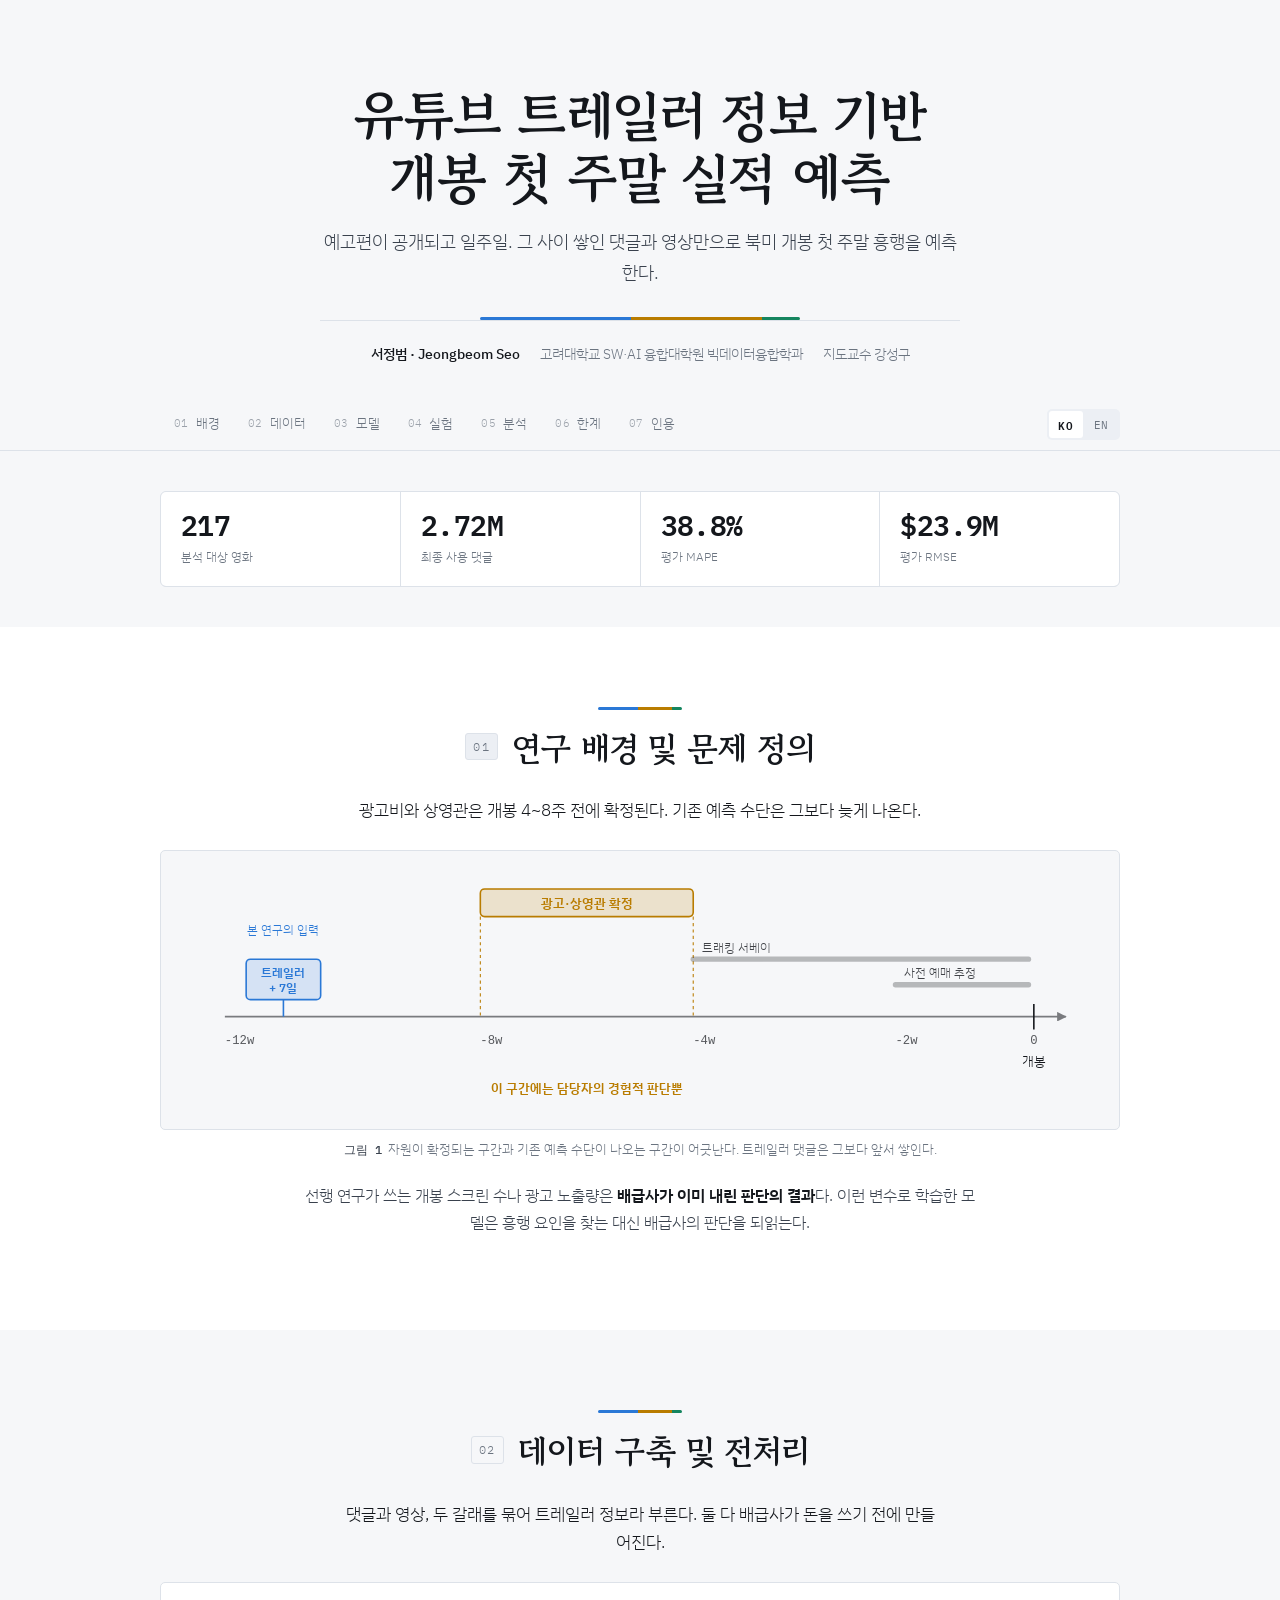
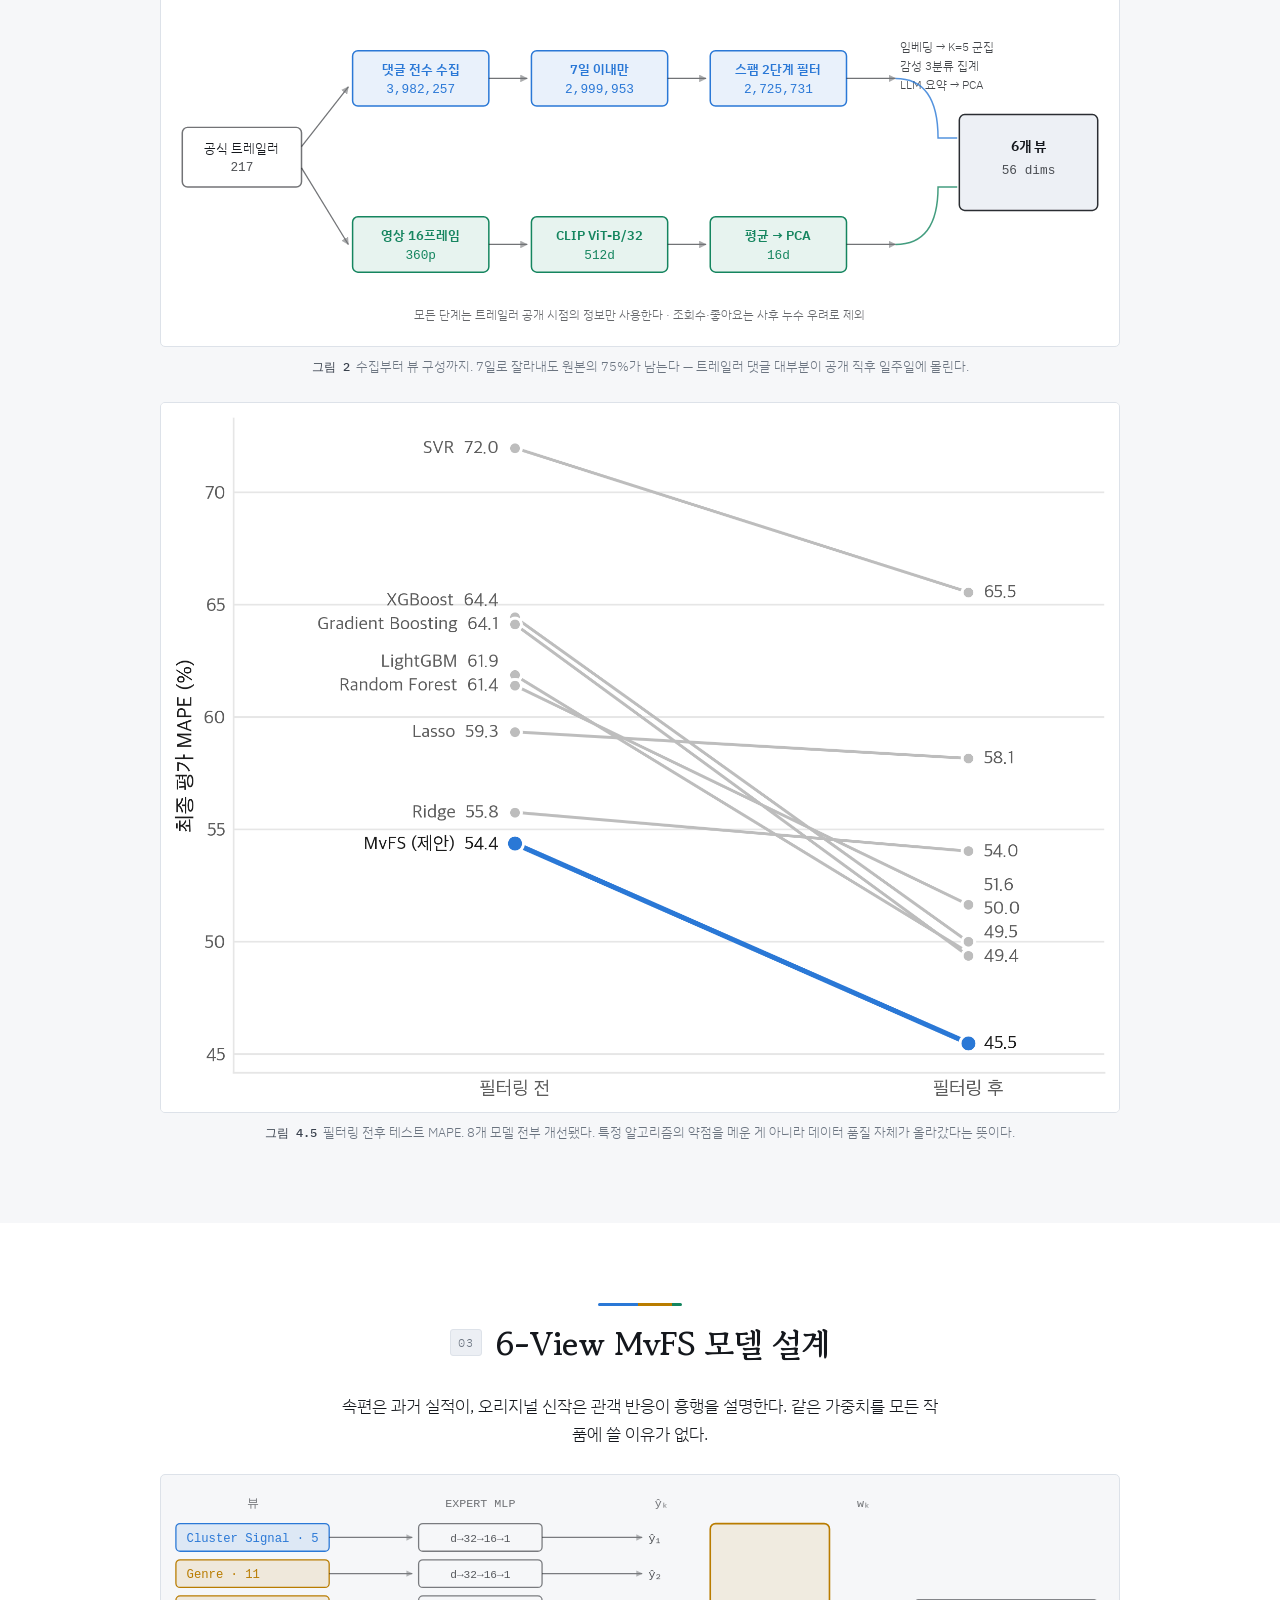
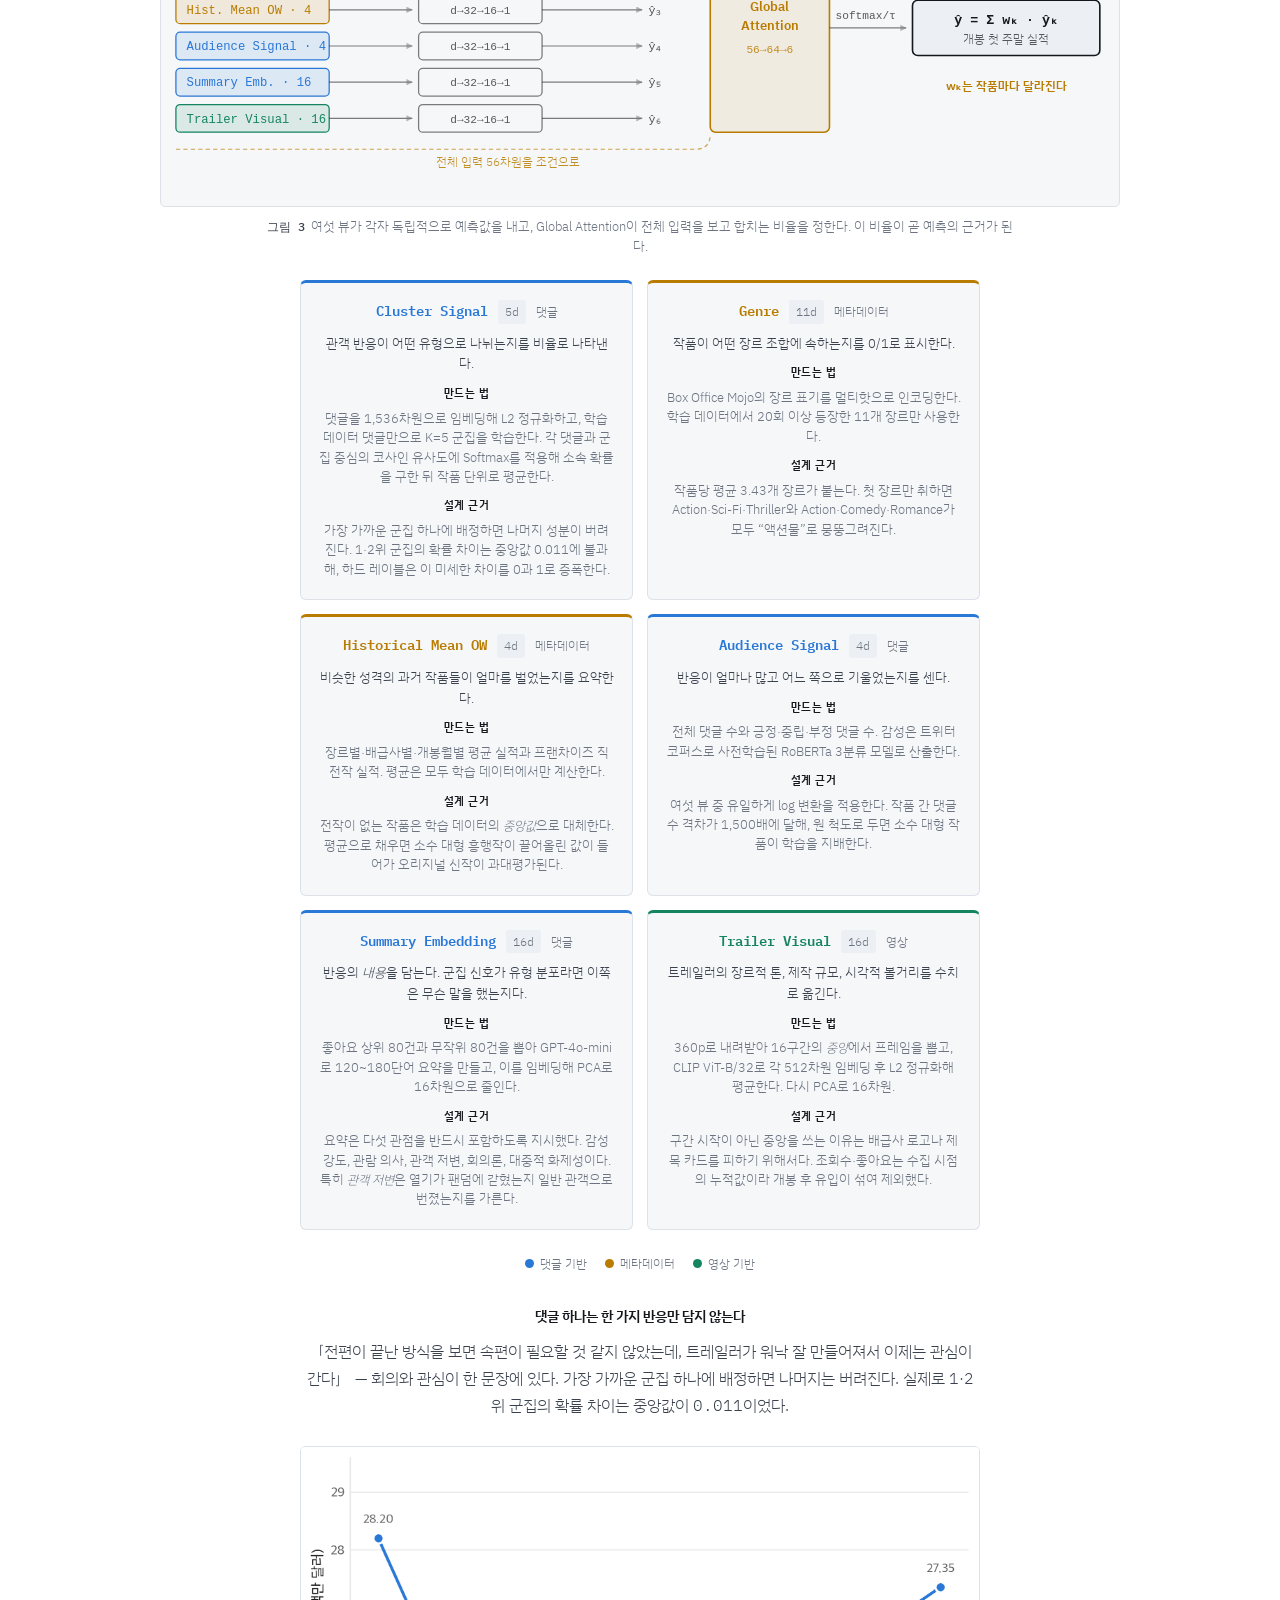
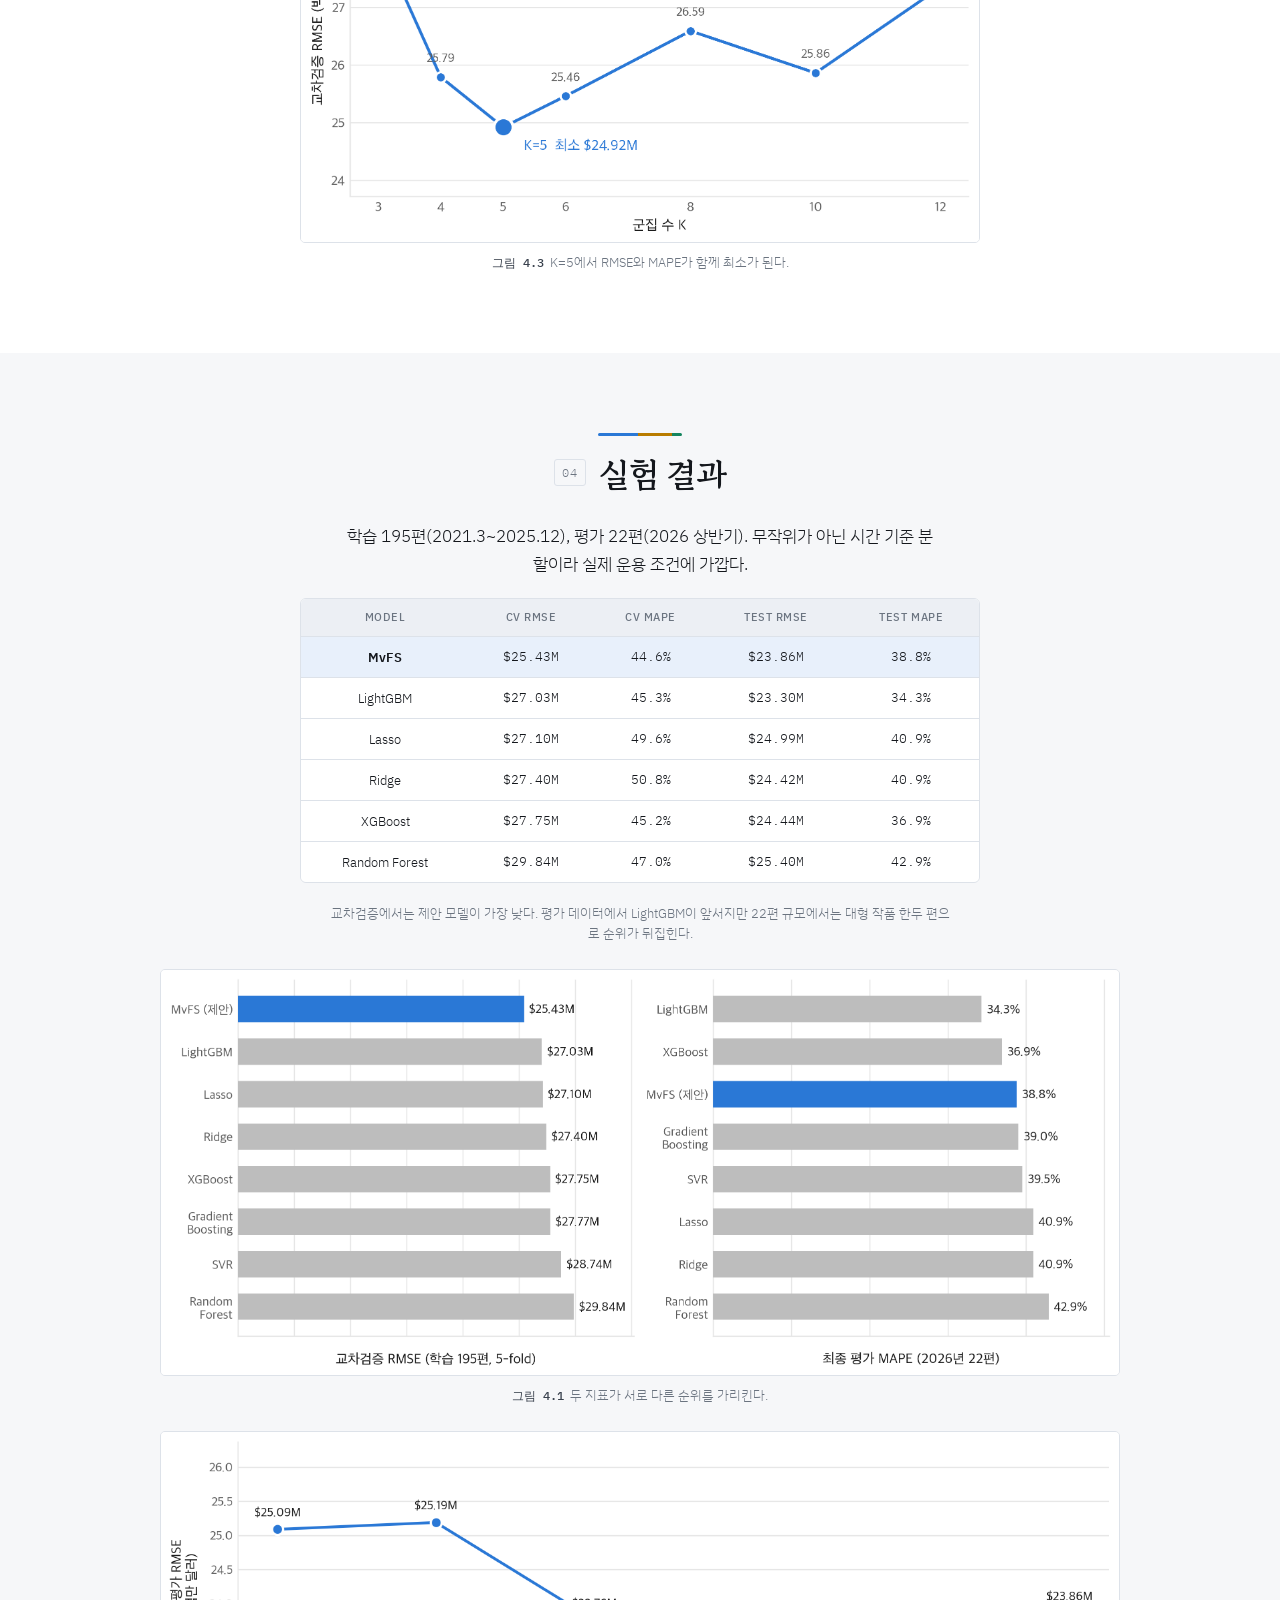
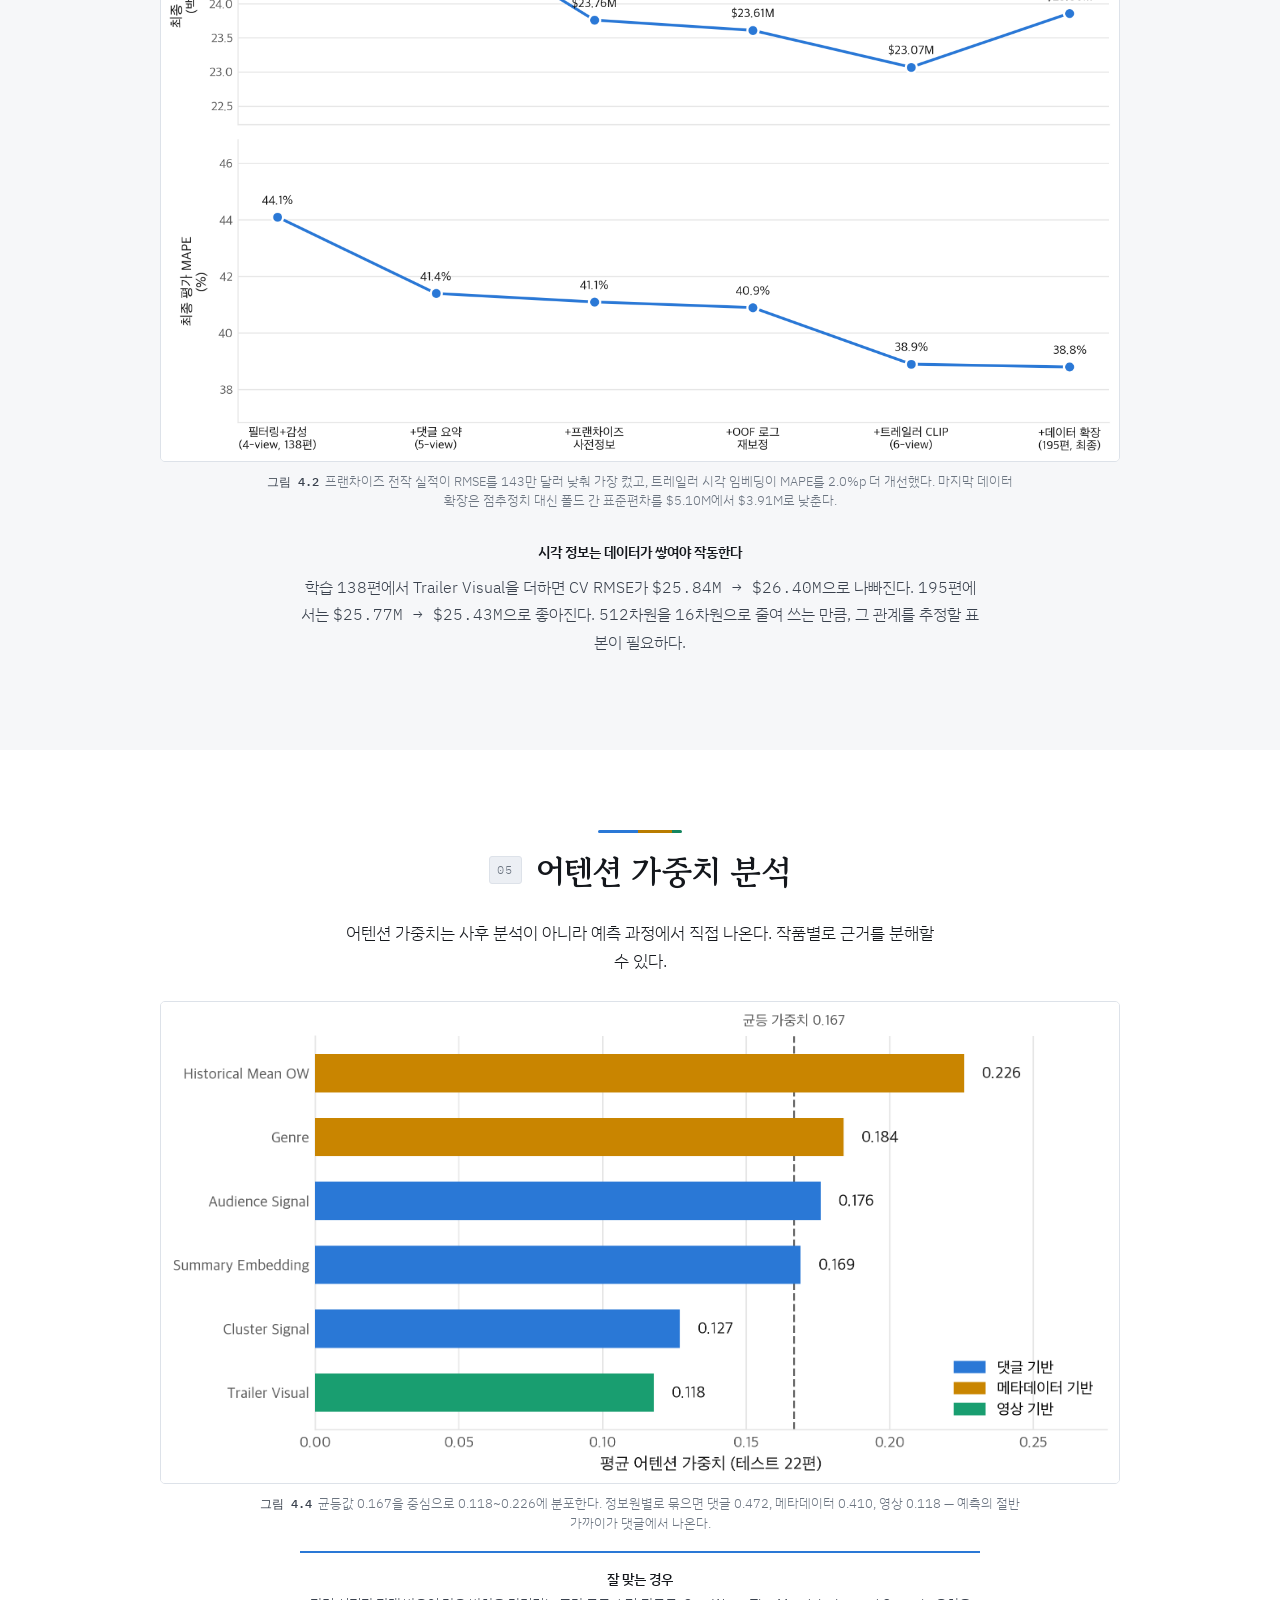
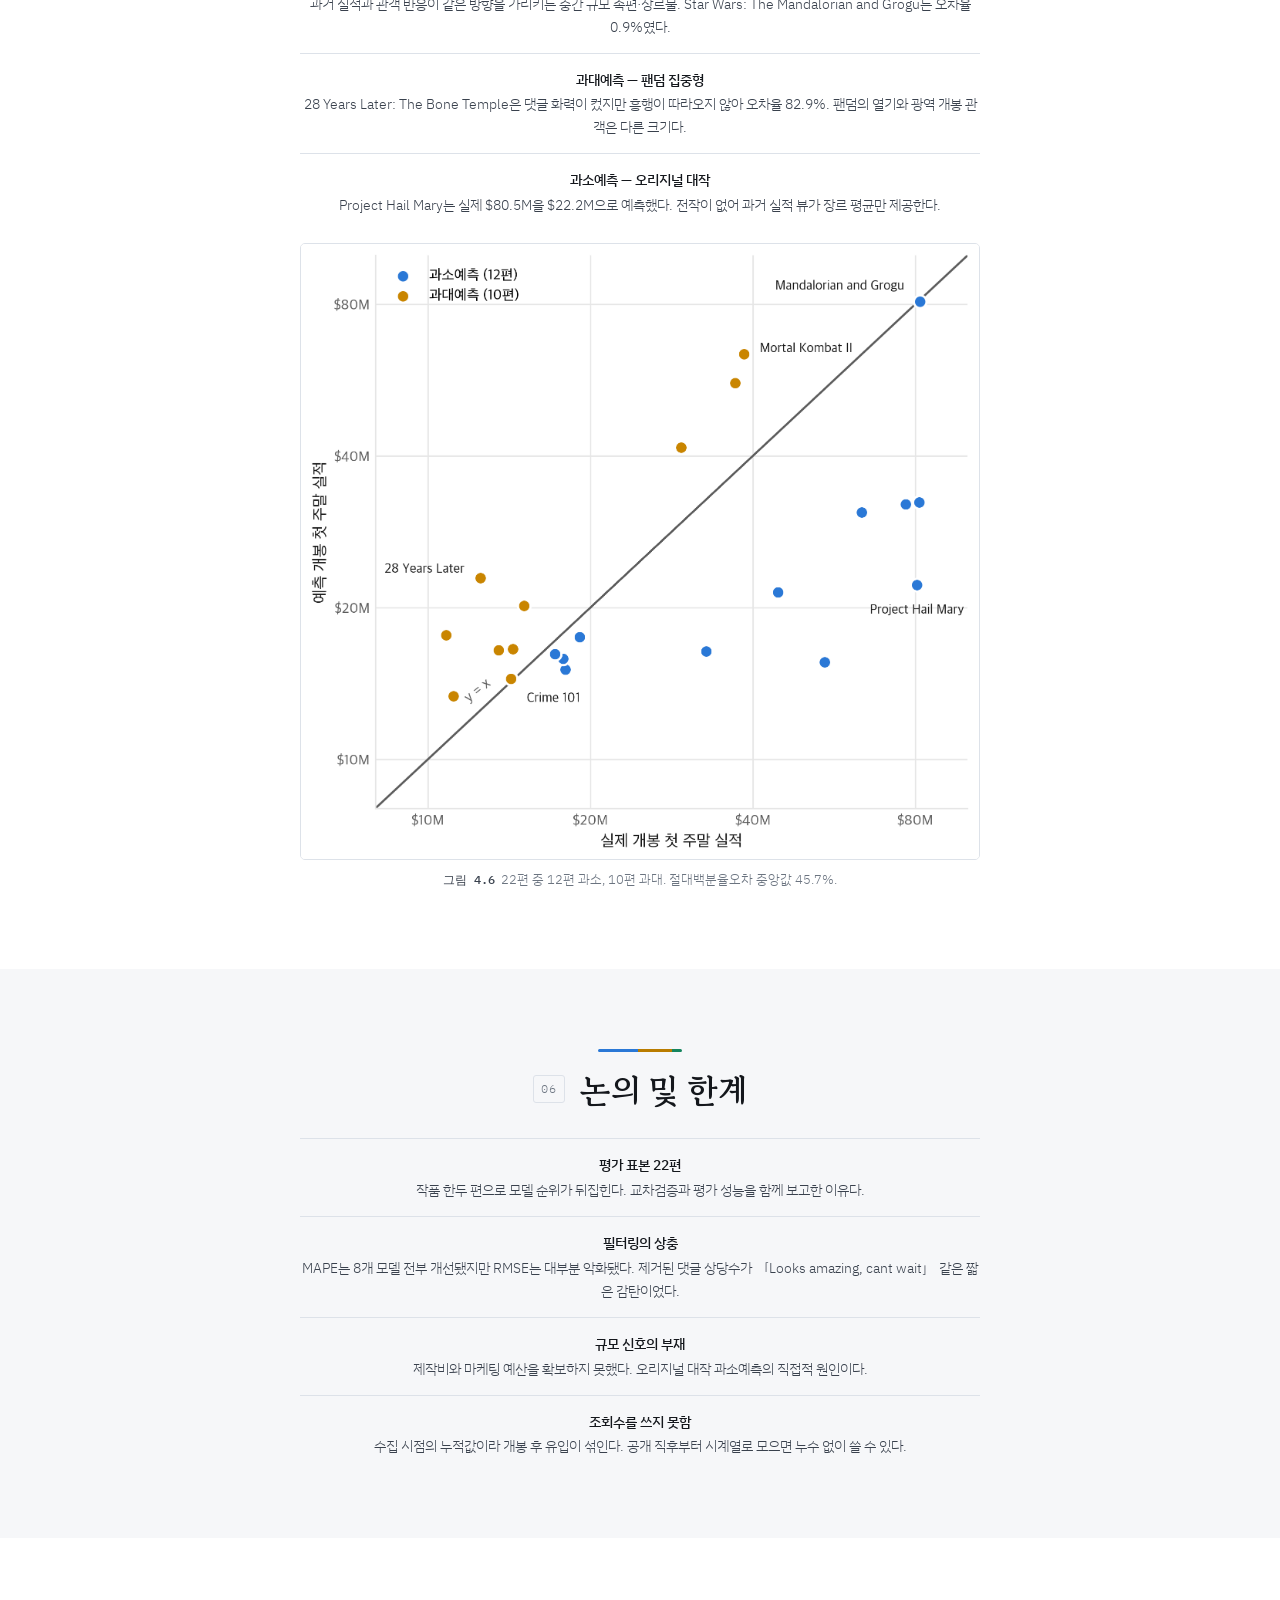
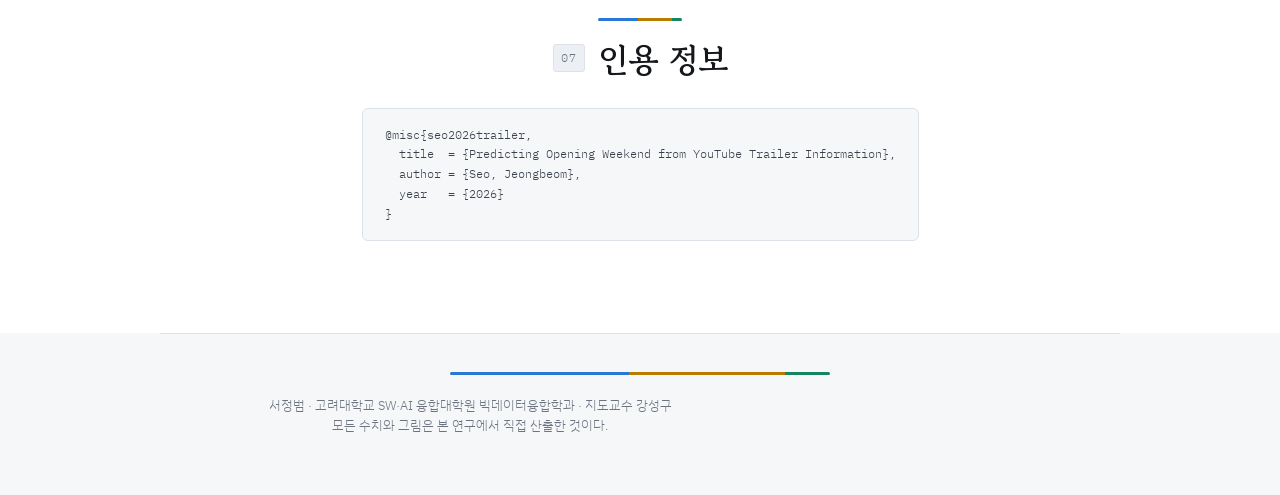
==== commit c850ed83: "인용 블록도 가운데 배치" ====
--- a/index.html
+++ b/index.html
@@ -188,9 +188,10 @@
   ul.pts b{display:block;color:var(--ink);font-weight:500;margin-bottom:2px;font-size:14px}
   ul.pts li.hi{border-top-color:var(--cmt);border-top-width:2px}
 
-  pre{text-align:left;background:var(--surface);border:1px solid var(--line);border-radius:6px;padding:16px;
+  pre{text-align:left;width:fit-content;max-width:100%;margin-inline:auto;
+      background:var(--surface);border:1px solid var(--line);border-radius:6px;padding:16px 22px;
       overflow-x:auto;font-family:var(--mono);font-size:12px;line-height:1.65;
-      color:var(--ink-2);margin:0}
+      color:var(--ink-2)}
   footer{padding-block:38px 60px;border-top:1px solid var(--line);font-size:12.5px;
          color:var(--muted);text-align:center}
   footer .band{max-width:380px;margin-inline:auto}
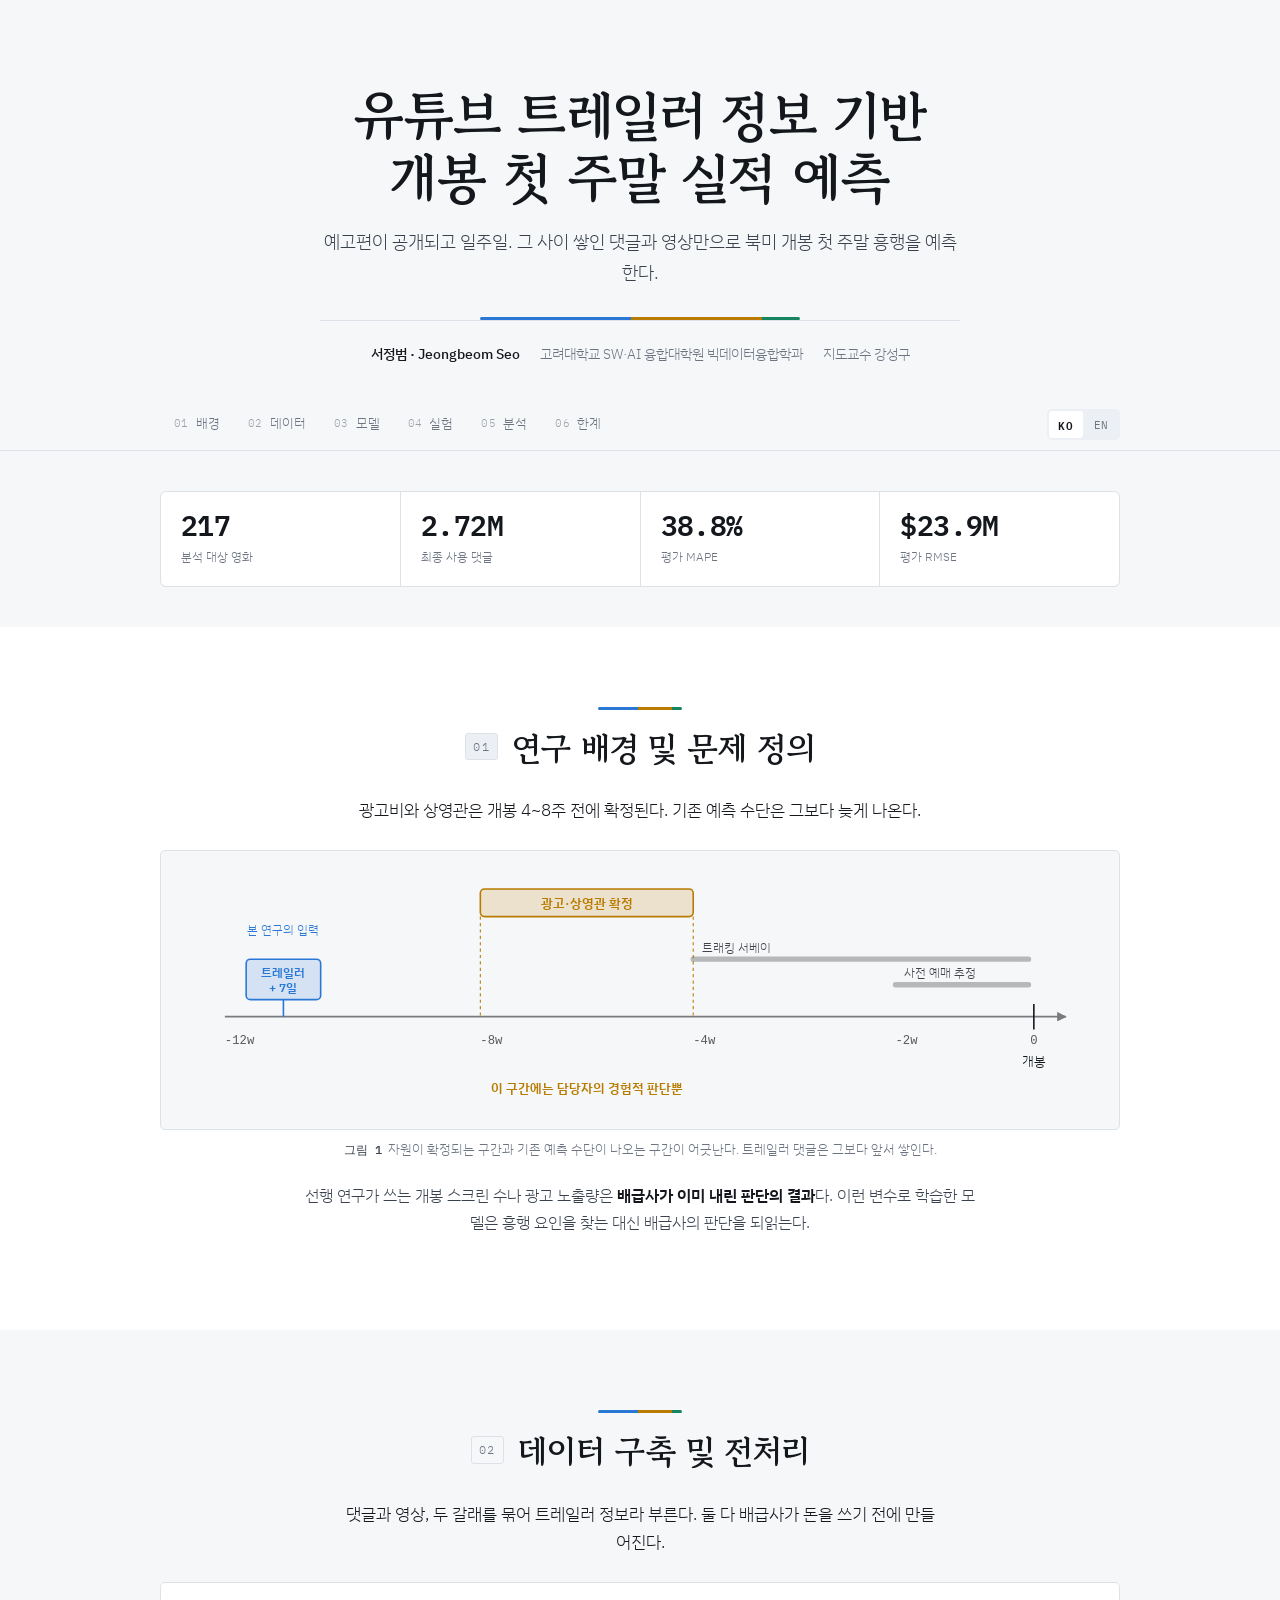
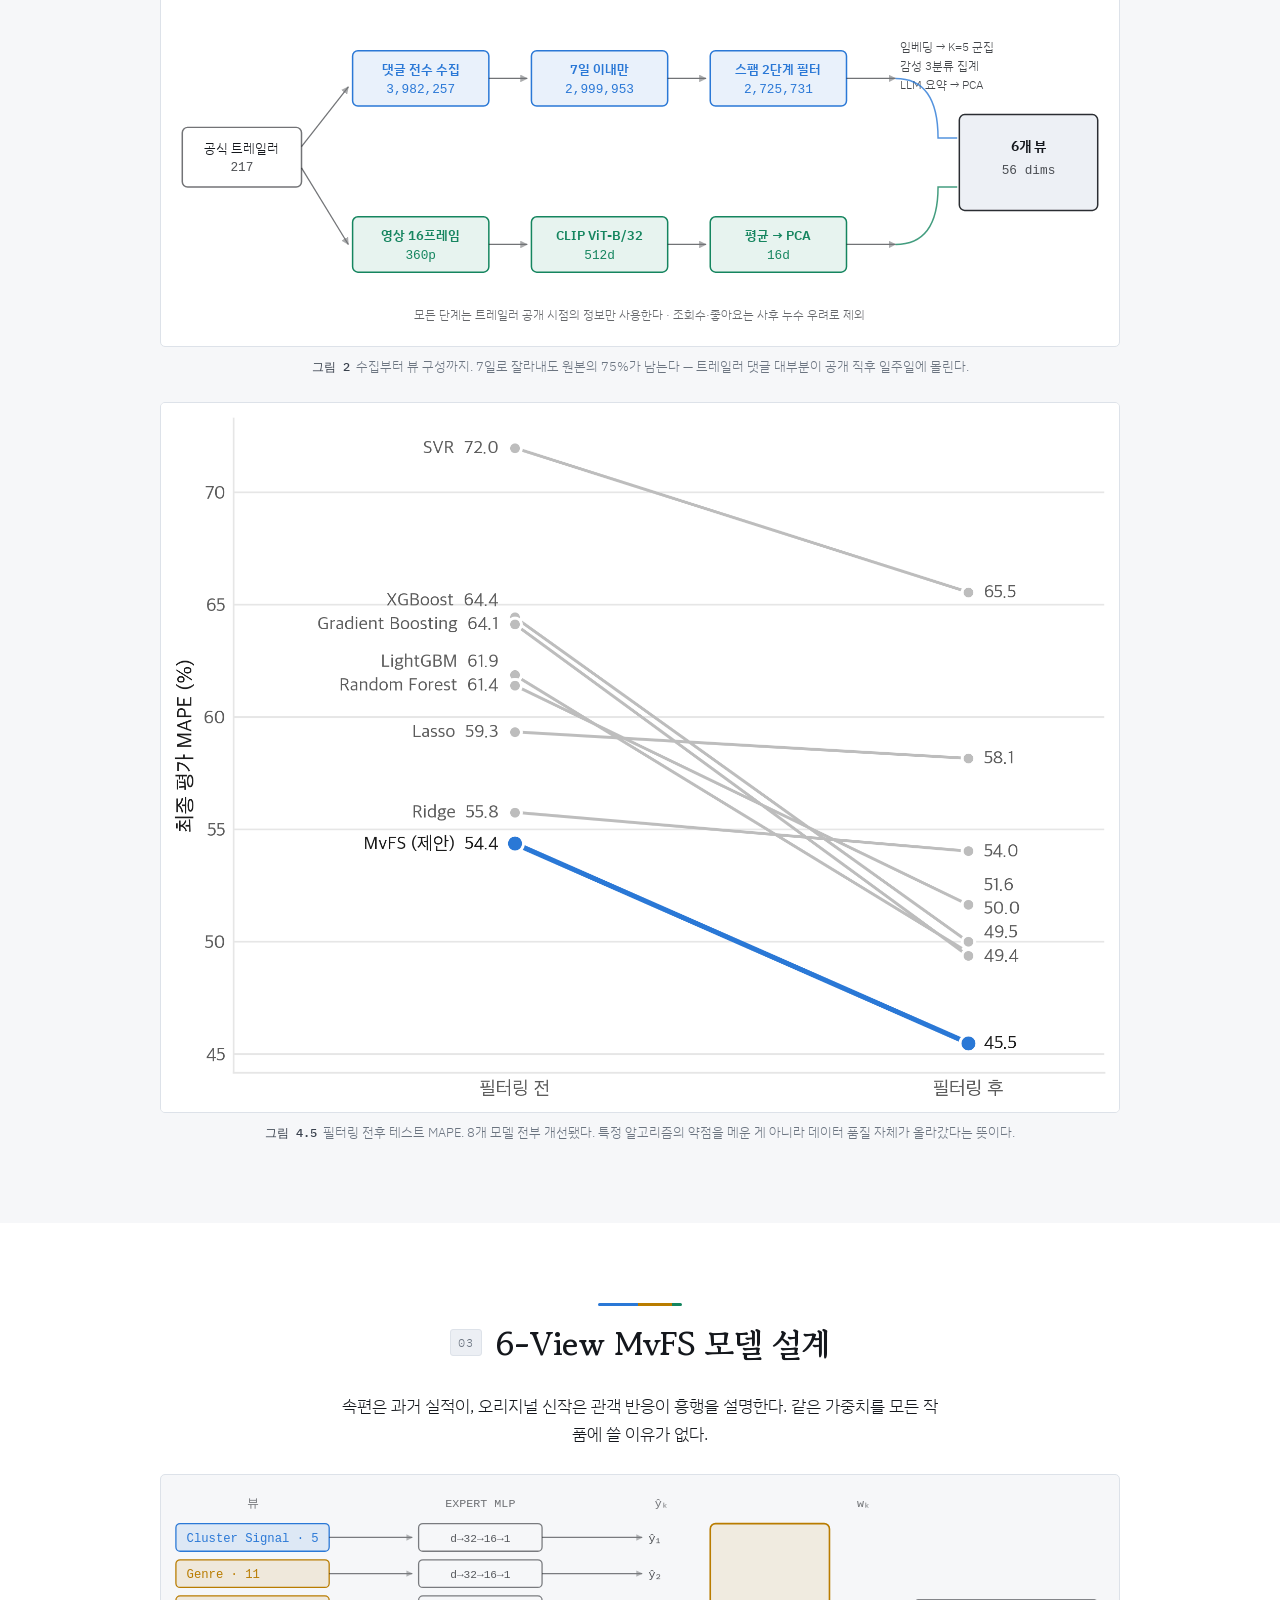
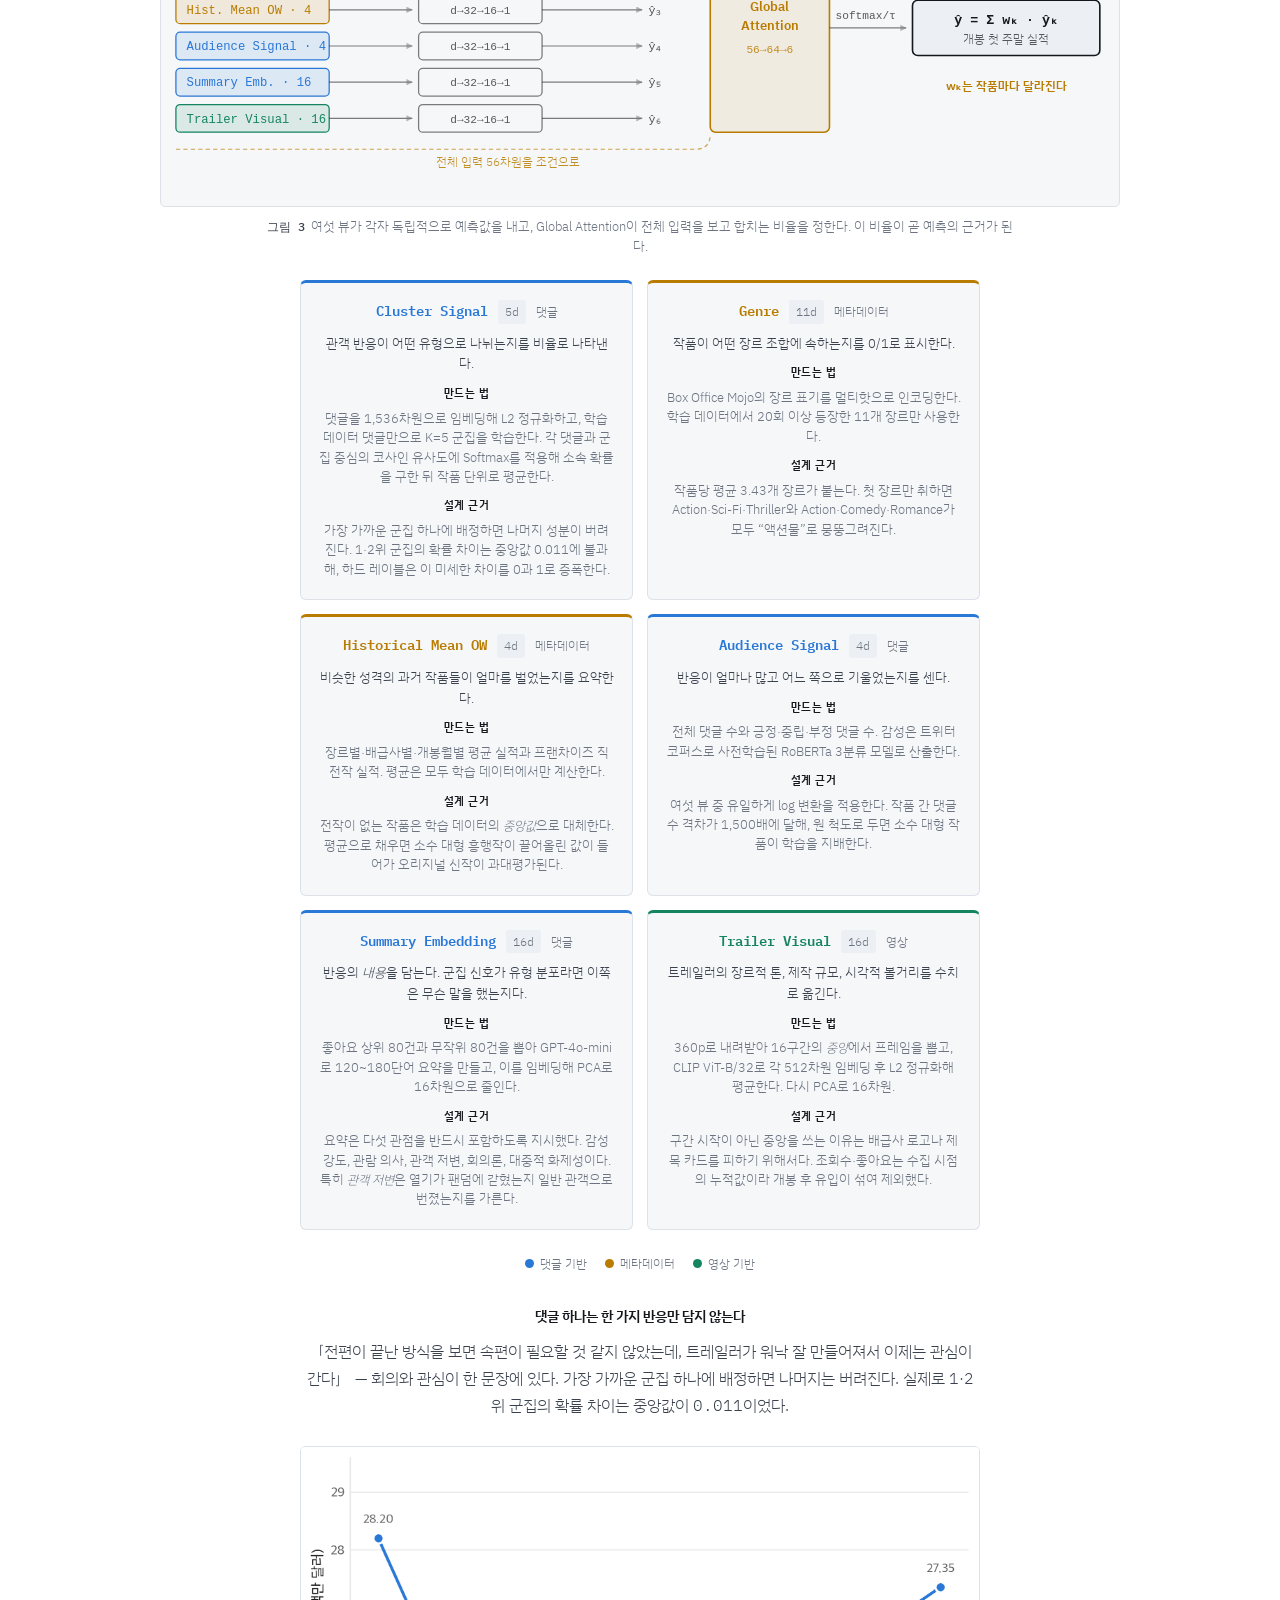
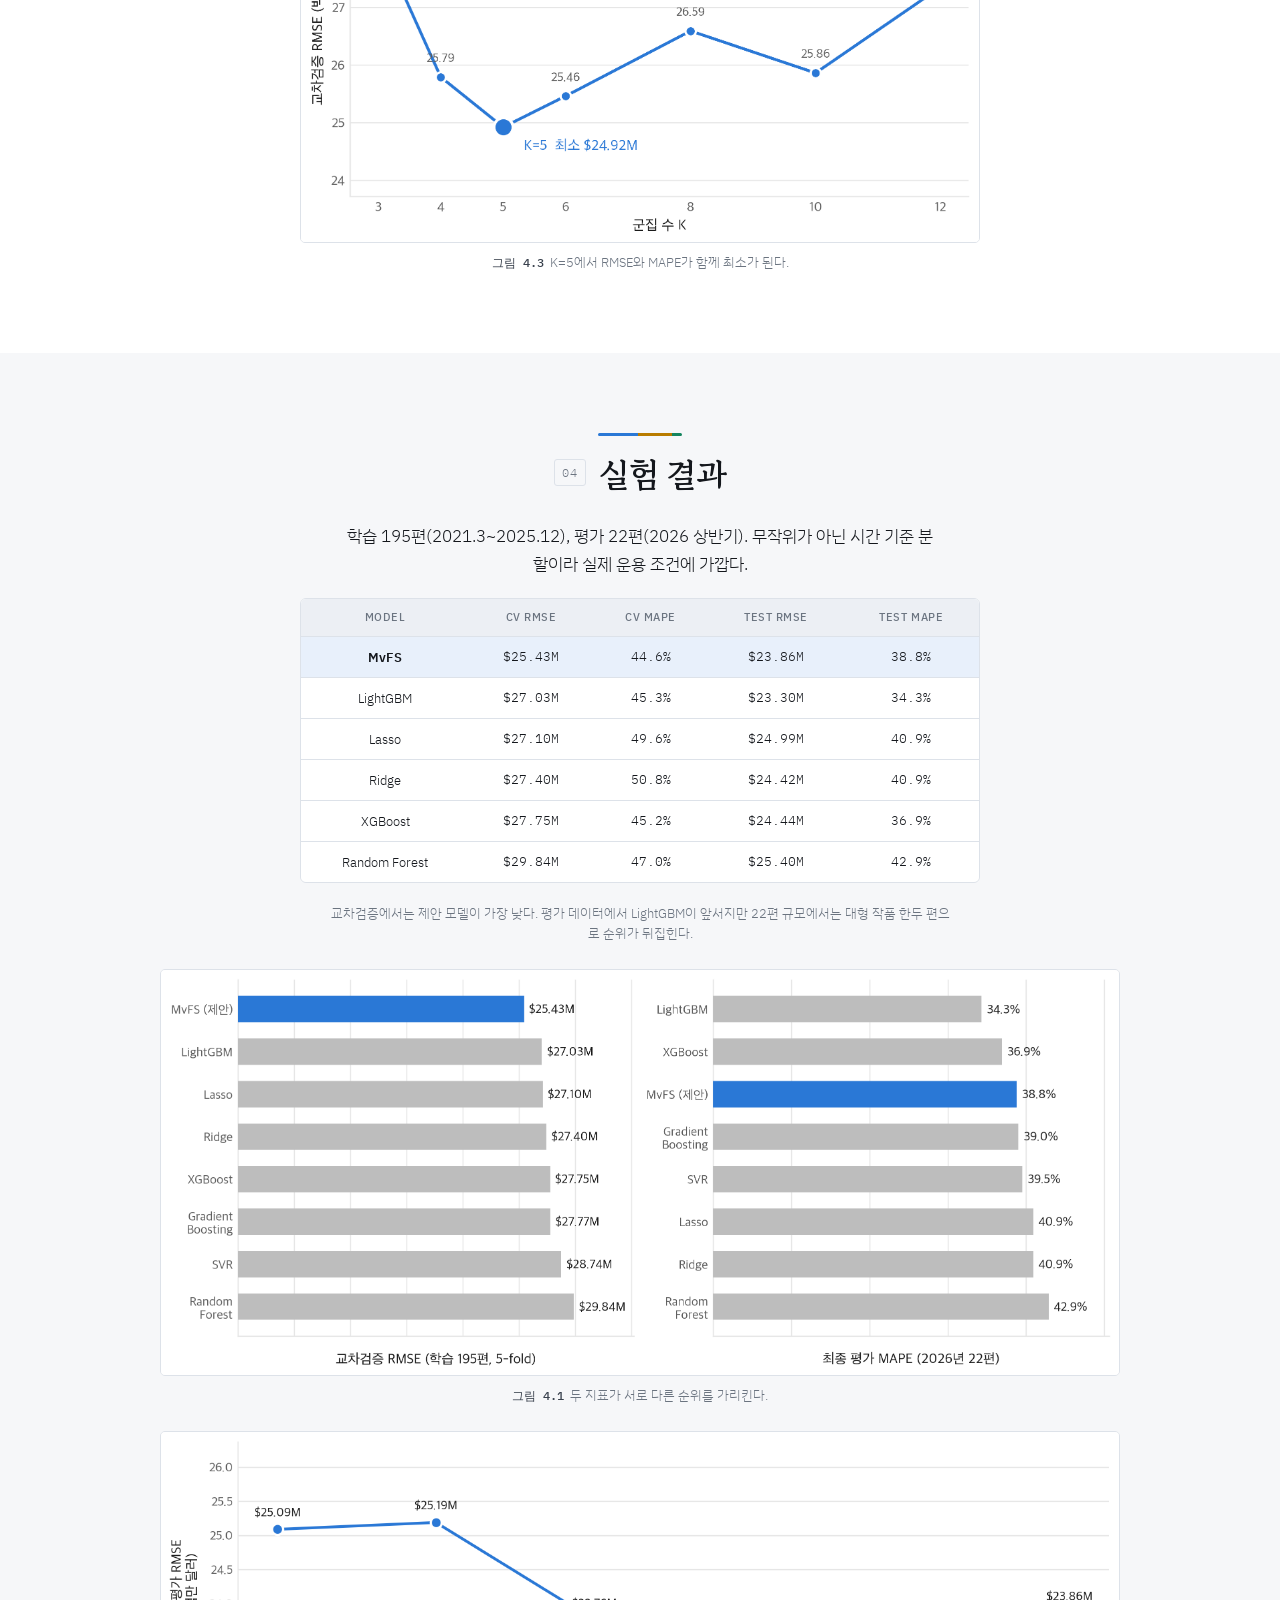
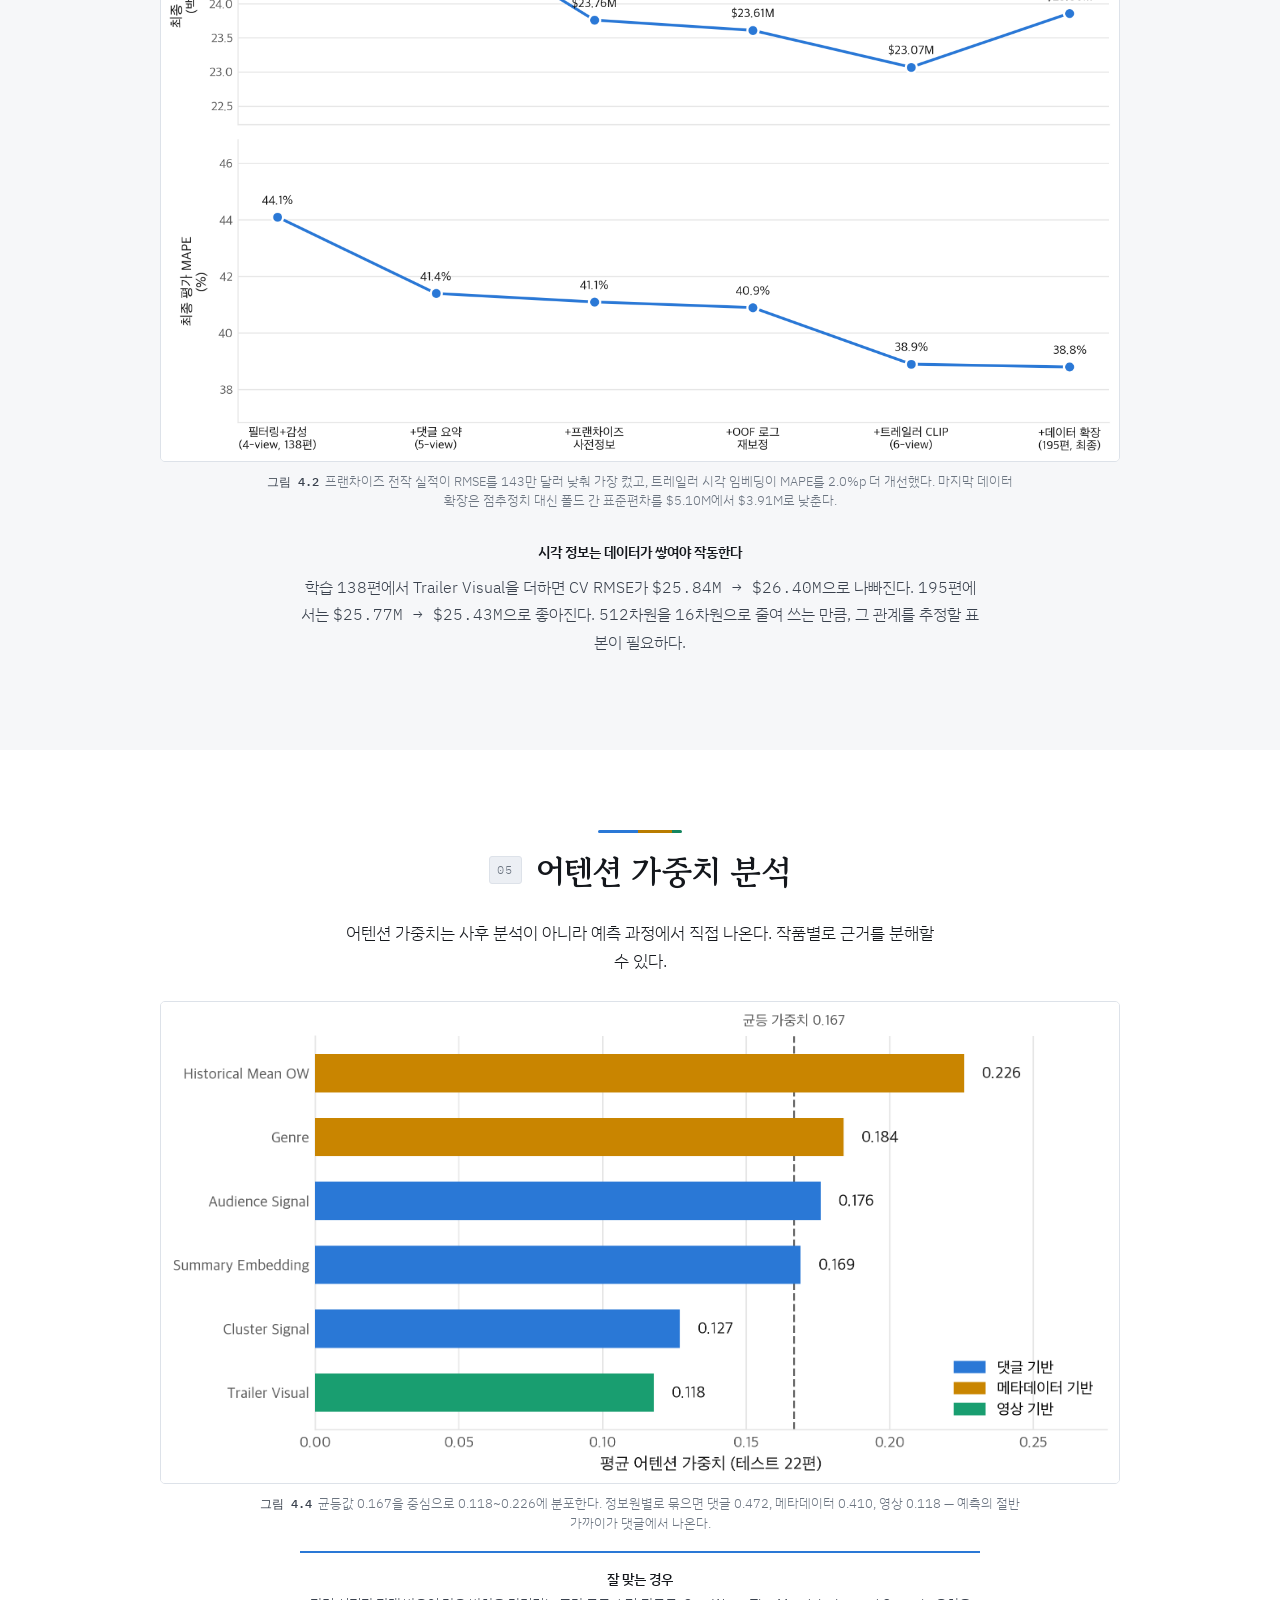
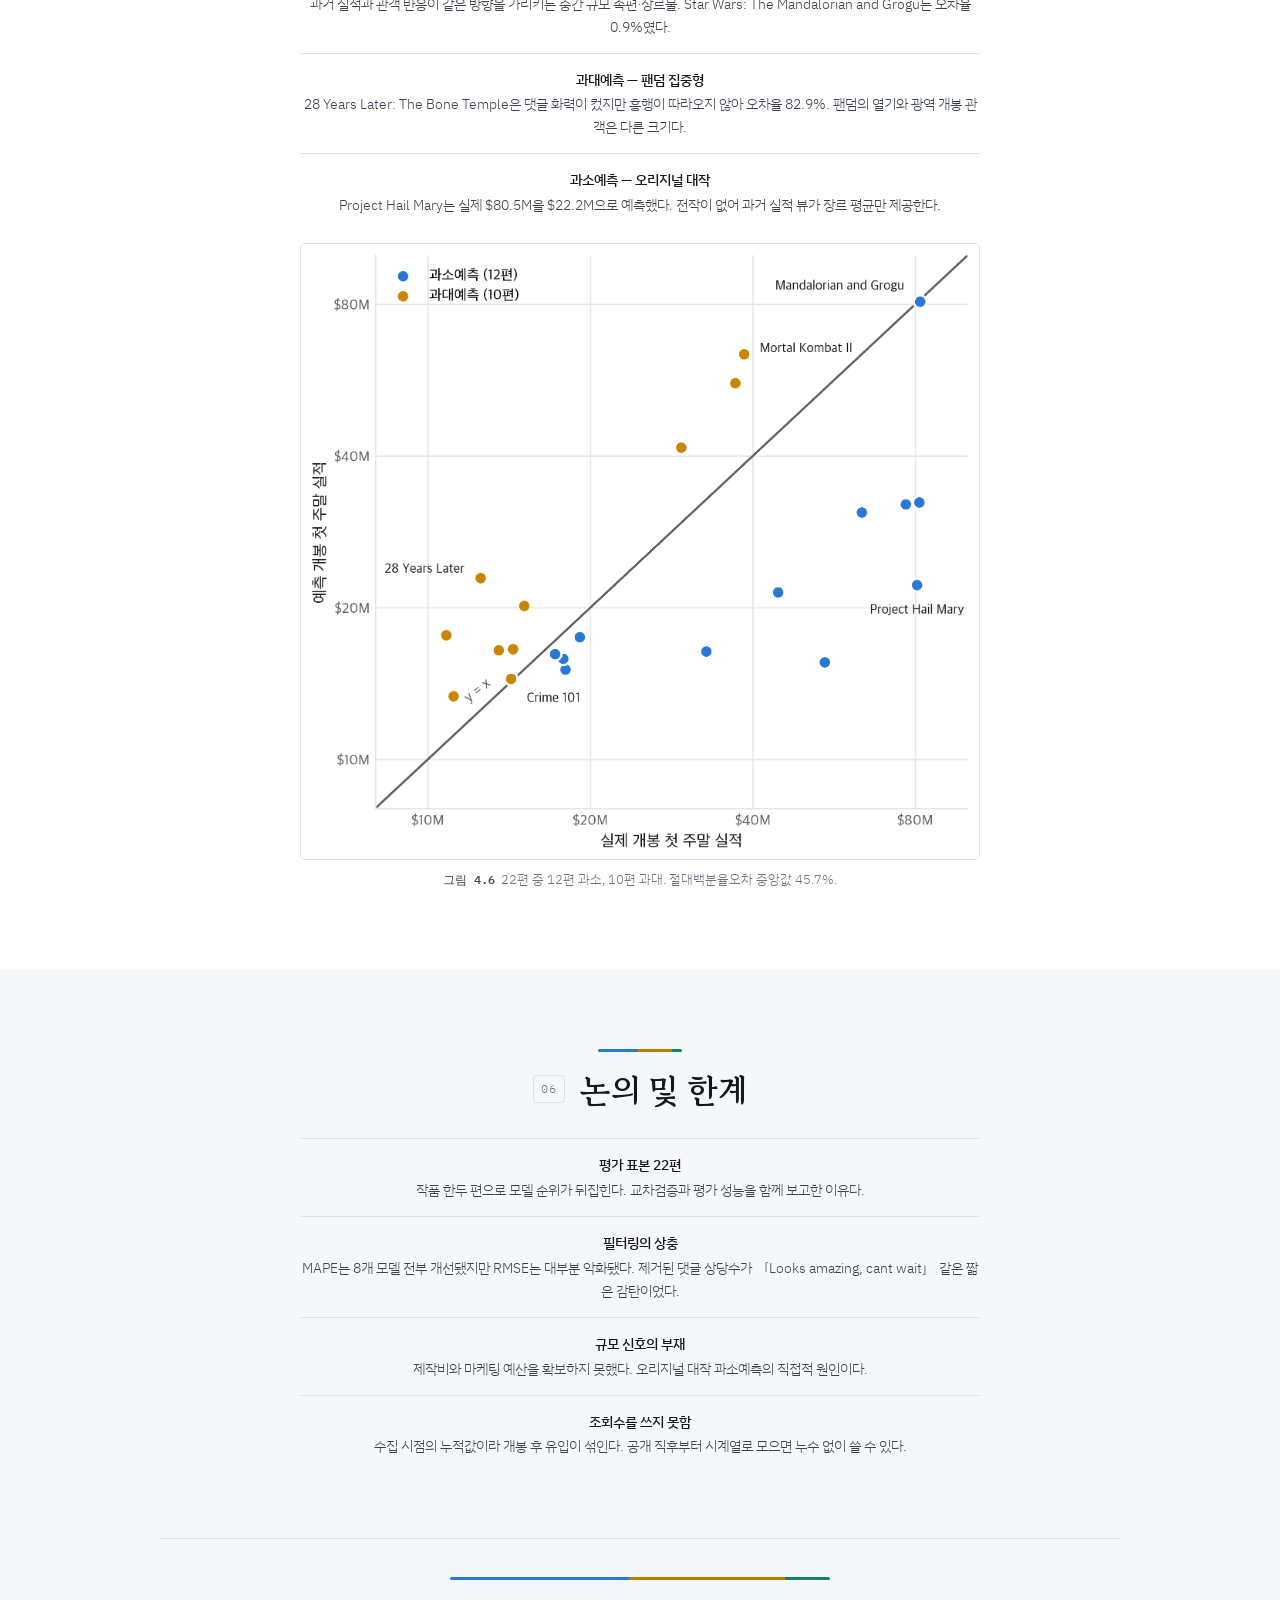
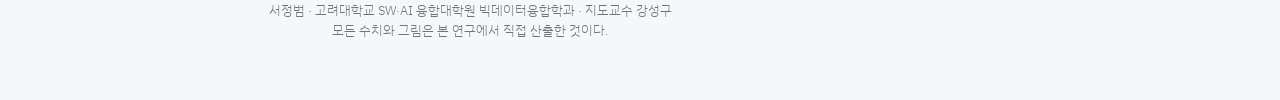
==== commit b9bef7b3: "인용 섹션 제거" ====
--- a/index.html
+++ b/index.html
@@ -188,10 +188,6 @@
   ul.pts b{display:block;color:var(--ink);font-weight:500;margin-bottom:2px;font-size:14px}
   ul.pts li.hi{border-top-color:var(--cmt);border-top-width:2px}
 
-  pre{text-align:left;width:fit-content;max-width:100%;margin-inline:auto;
-      background:var(--surface);border:1px solid var(--line);border-radius:6px;padding:16px 22px;
-      overflow-x:auto;font-family:var(--mono);font-size:12px;line-height:1.65;
-      color:var(--ink-2)}
   footer{padding-block:38px 60px;border-top:1px solid var(--line);font-size:12.5px;
          color:var(--muted);text-align:center}
   footer .band{max-width:380px;margin-inline:auto}
@@ -220,7 +216,6 @@
       <li><a href="#results"><span class="i">04</span><span class="ko">실험</span><span class="en">Experiments</span></a></li>
       <li><a href="#attention"><span class="i">05</span><span class="ko">분석</span><span class="en">Analysis</span></a></li>
       <li><a href="#limits"><span class="i">06</span><span class="ko">한계</span><span class="en">Limitations</span></a></li>
-      <li><a href="#cite"><span class="i">07</span><span class="ko">인용</span><span class="en">Citation</span></a></li>
     </ul>
     <div class="langsw">
       <button type="button" data-lang-set="ko" aria-pressed="true">KO</button>
@@ -621,17 +616,6 @@
     </div>
 </div></section>
 
-<section id="cite" class="alt"><div class="wrap">
-<div class="shead"><div class="band"><i></i><i></i><i></i></div><div class="row"><span class="n">07</span><h2><span class="ko">인용 정보</span><span class="en">Citation</span></h2></div></div>
-    <div class="col">
-      <pre>@misc{seo2026trailer,
-  title  = {Predicting Opening Weekend from YouTube Trailer Information},
-  author = {Seo, Jeongbeom},
-  year   = {2026}
-}</pre>
-    </div>
-</div></section>
-
 <div class="wrap">
   <footer>
     <div class="band" style="margin-bottom:20px"><i></i><i></i><i></i></div>
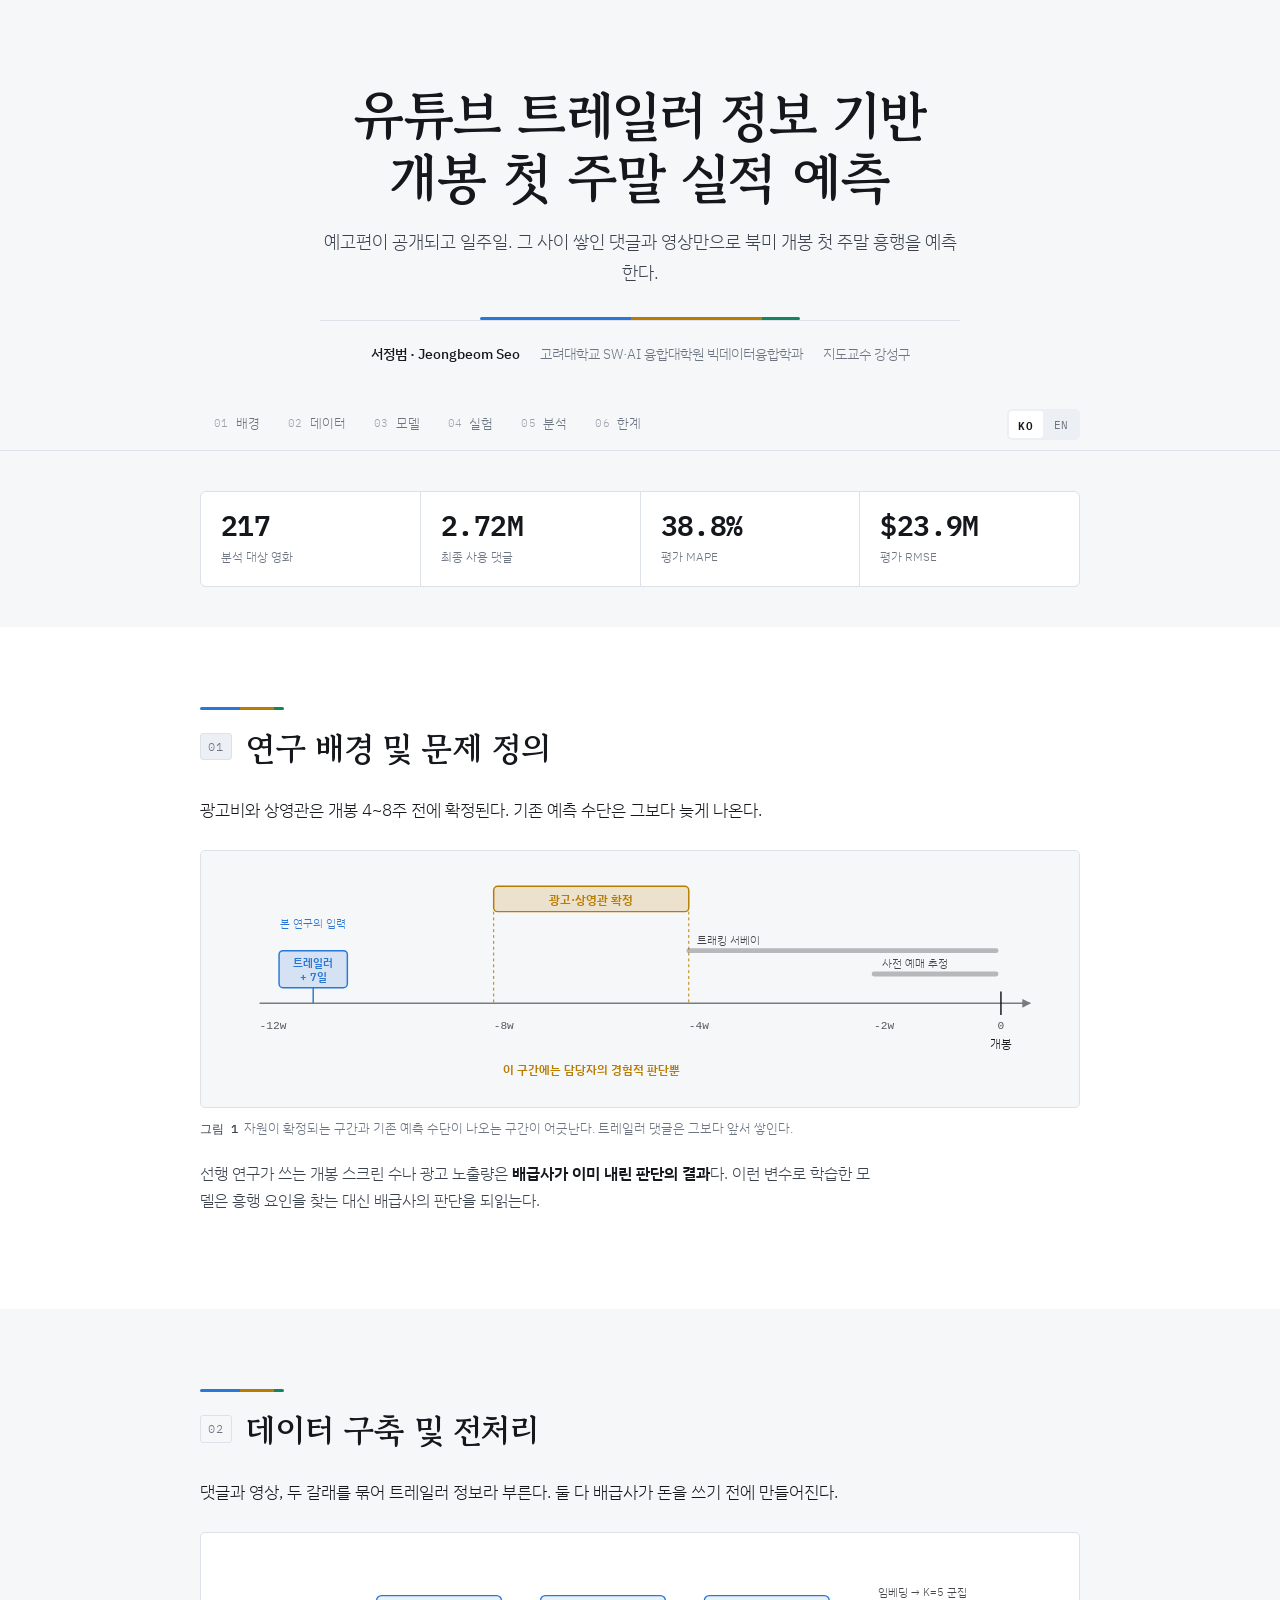
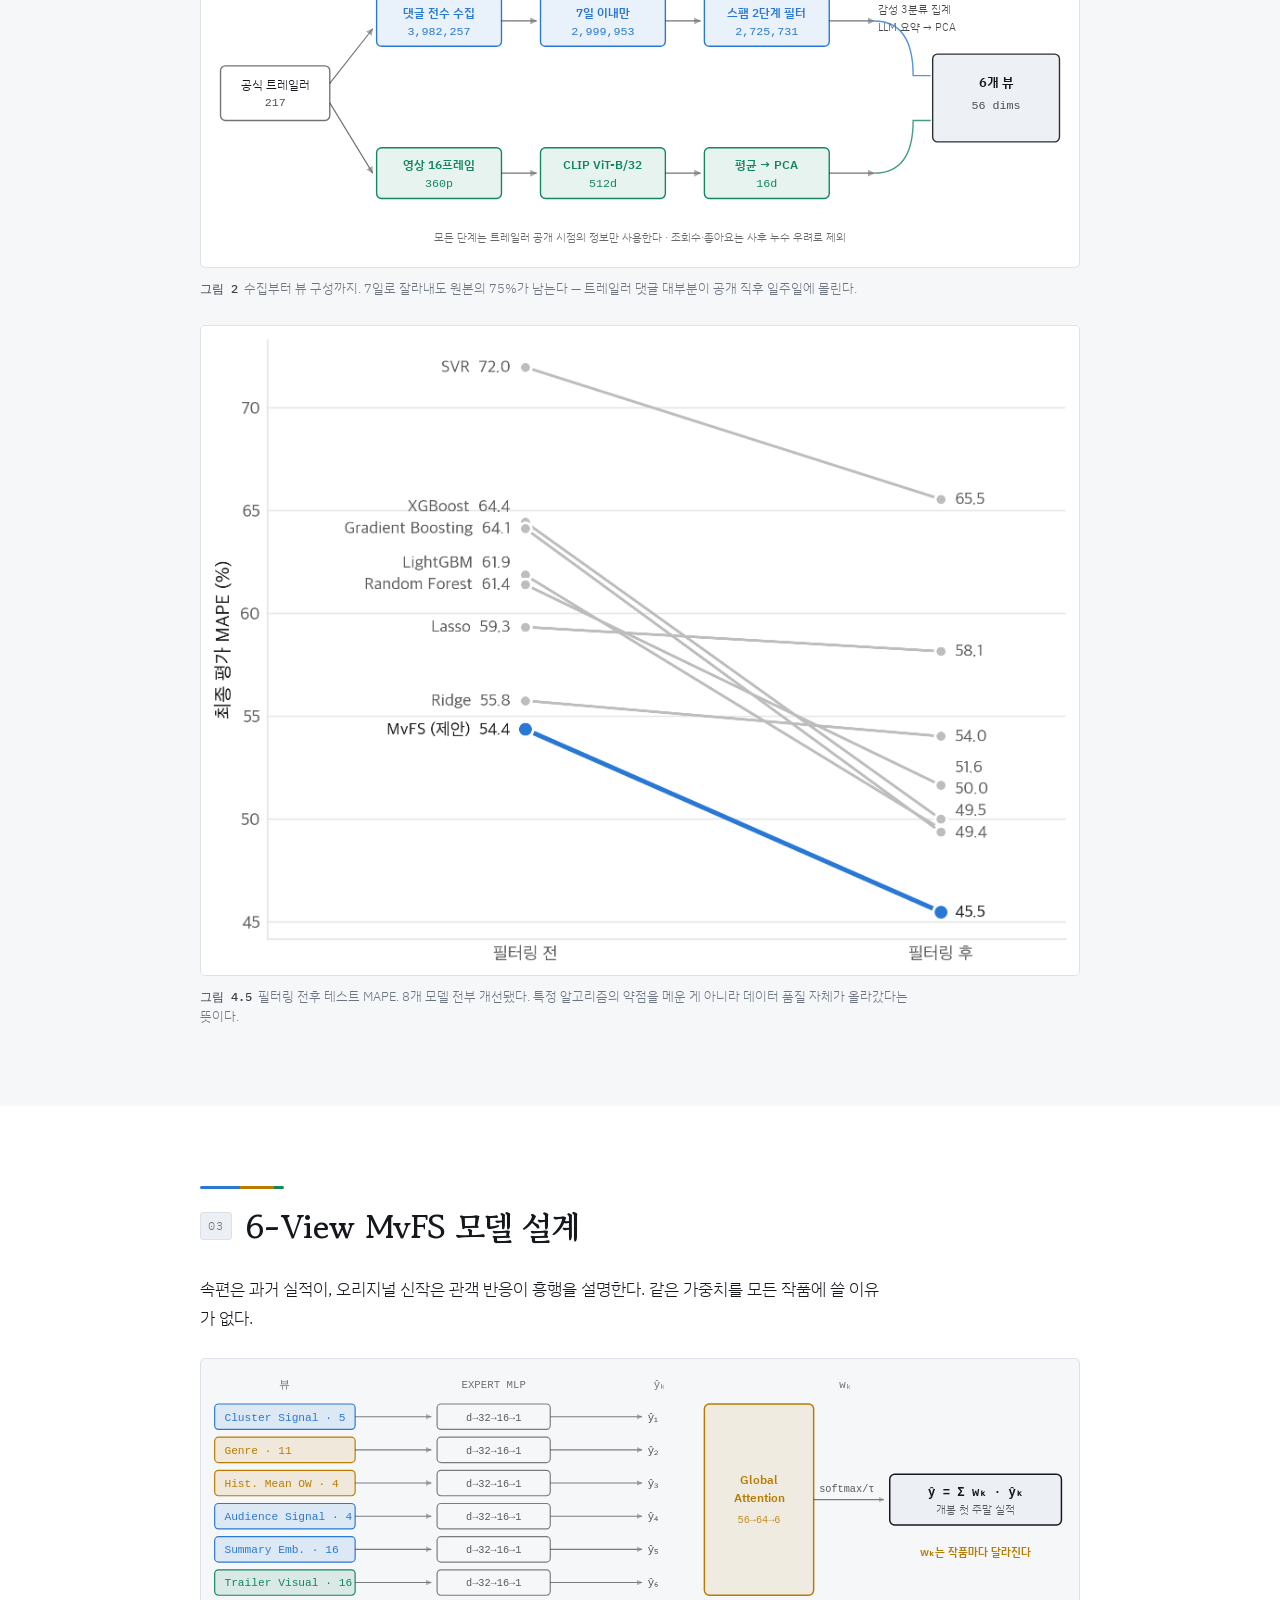
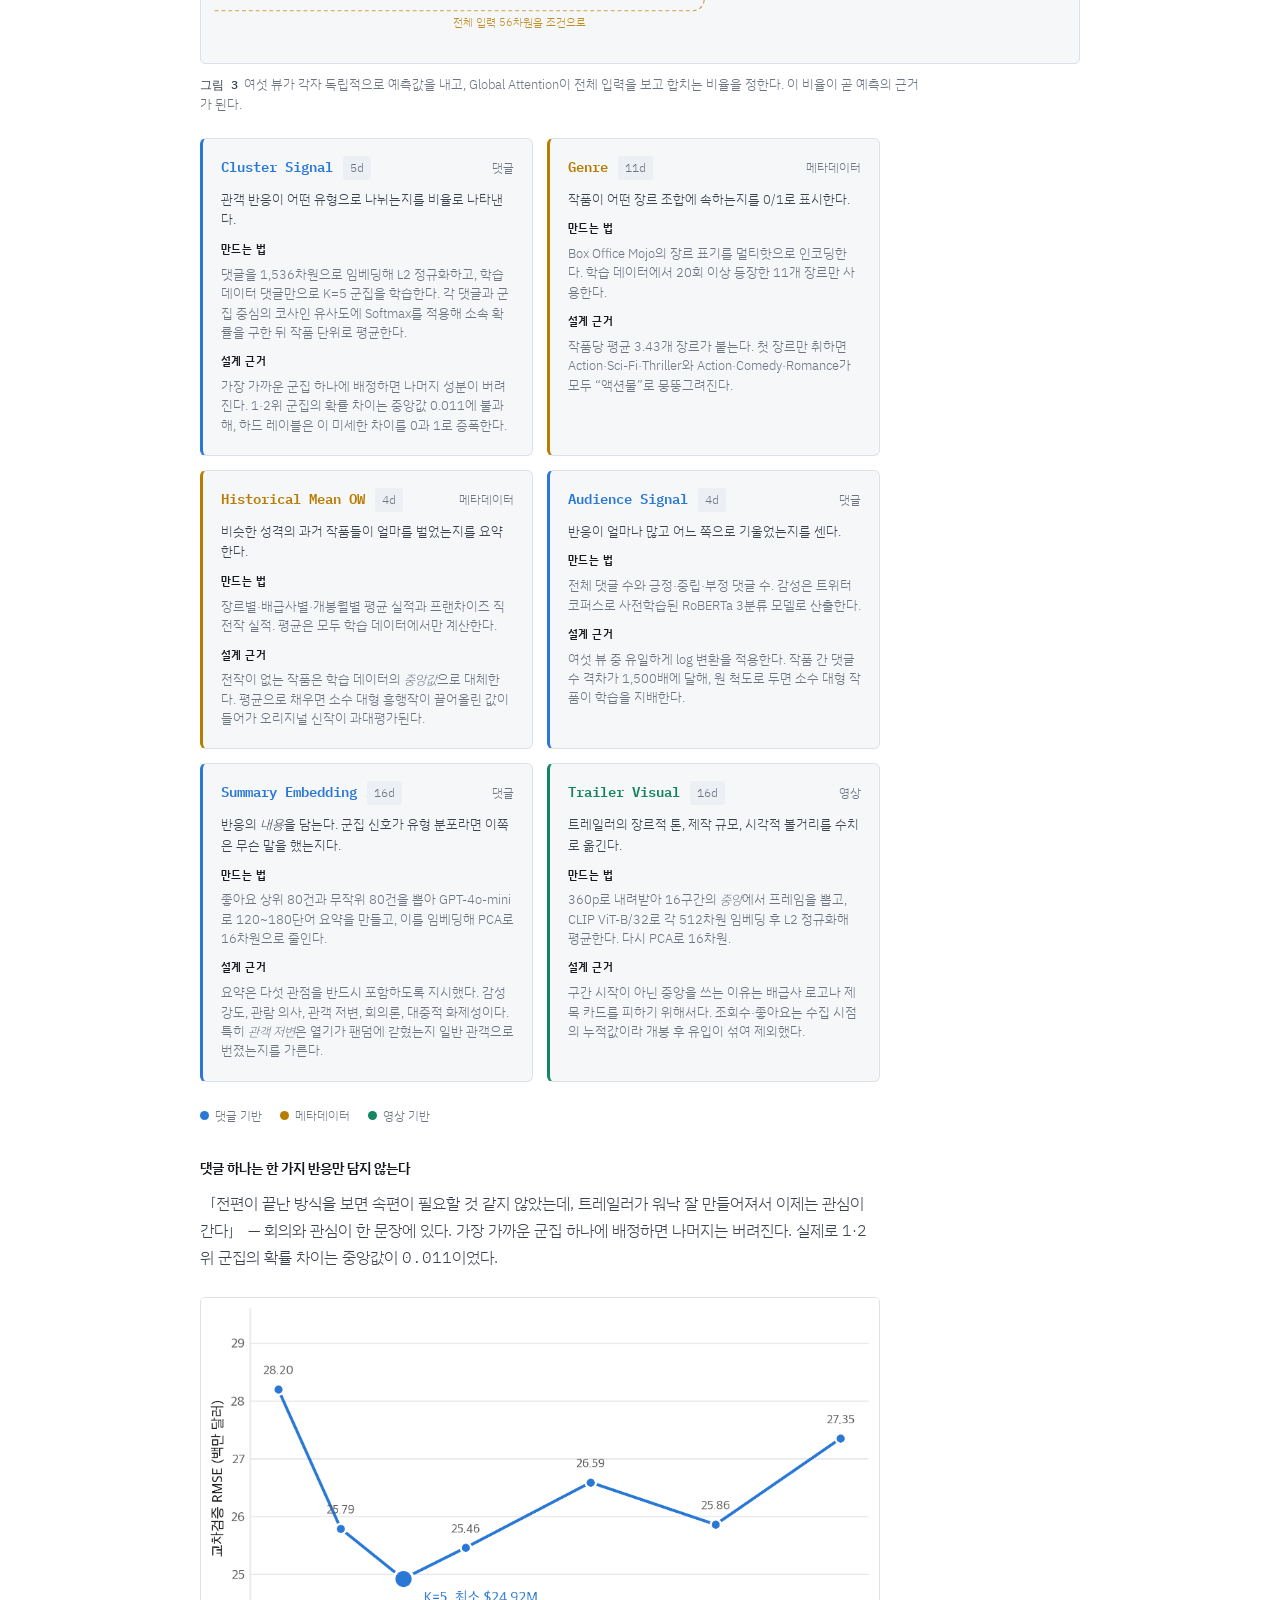
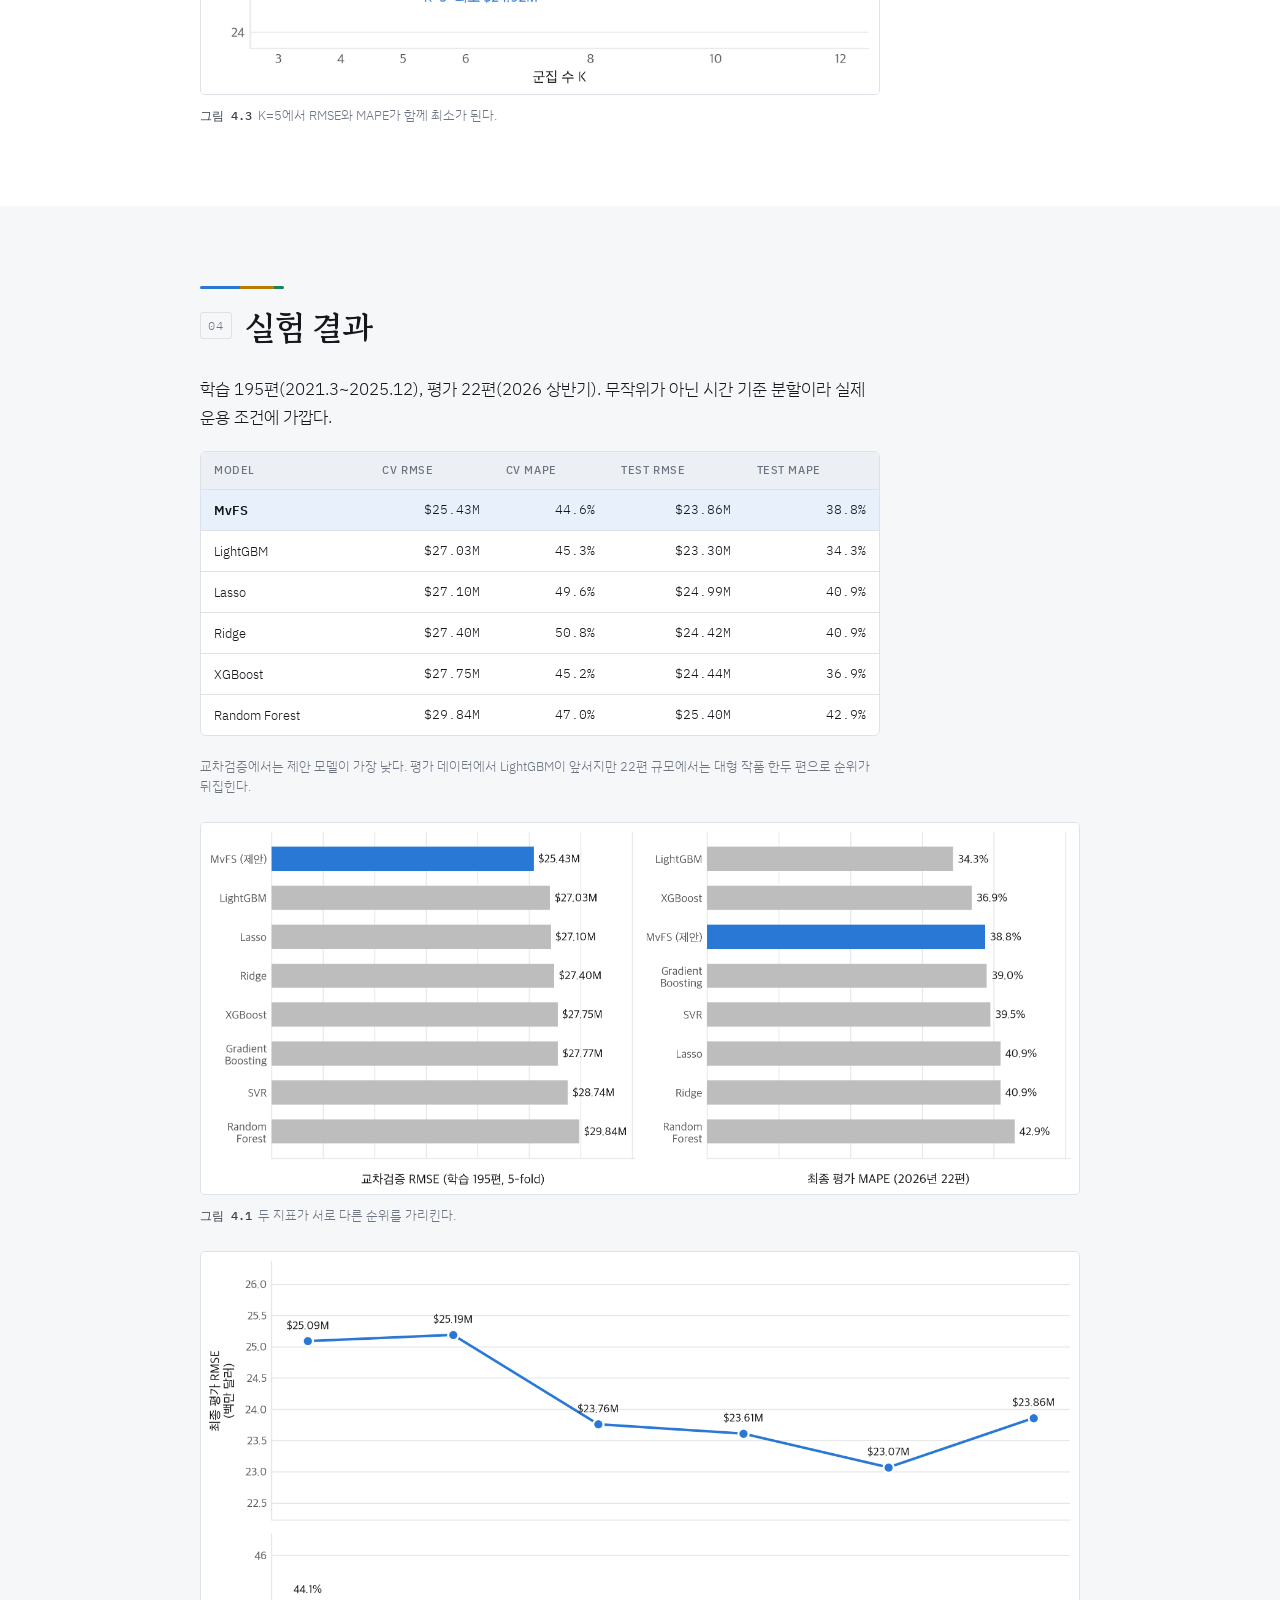
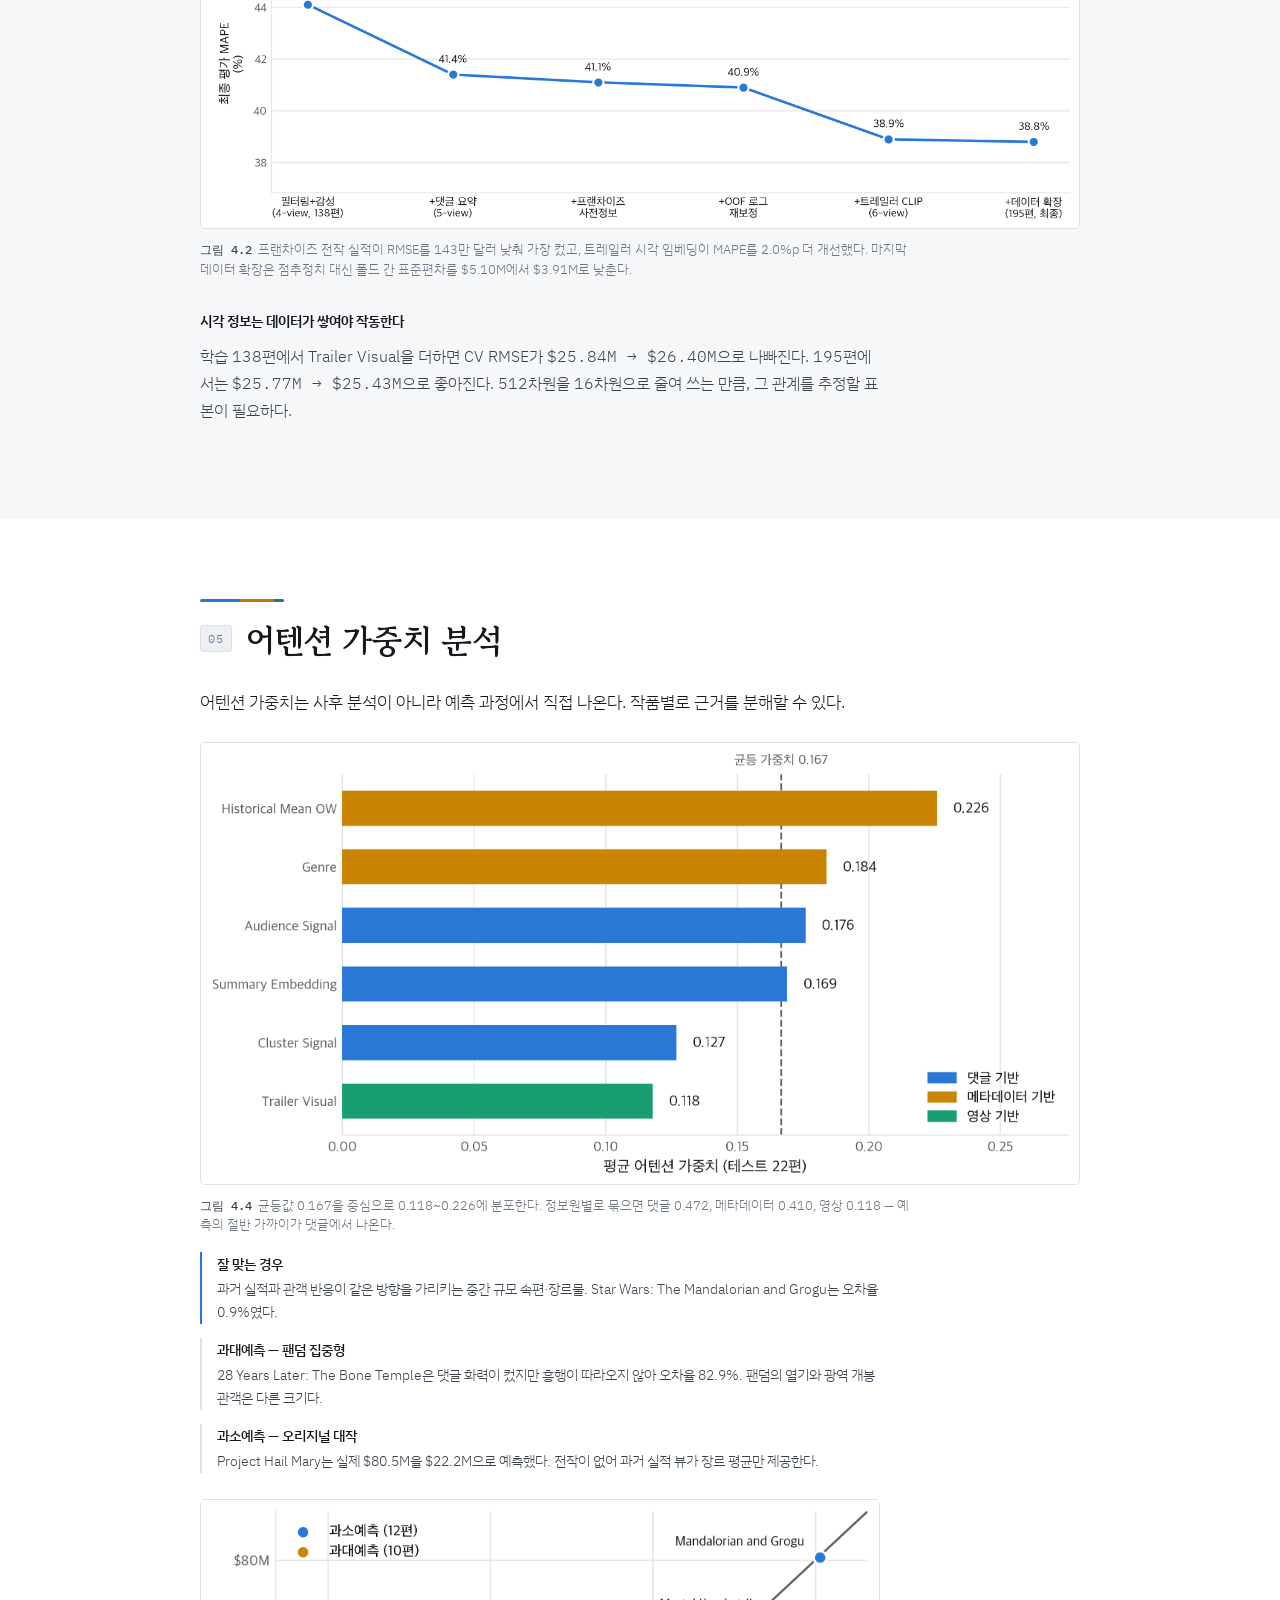
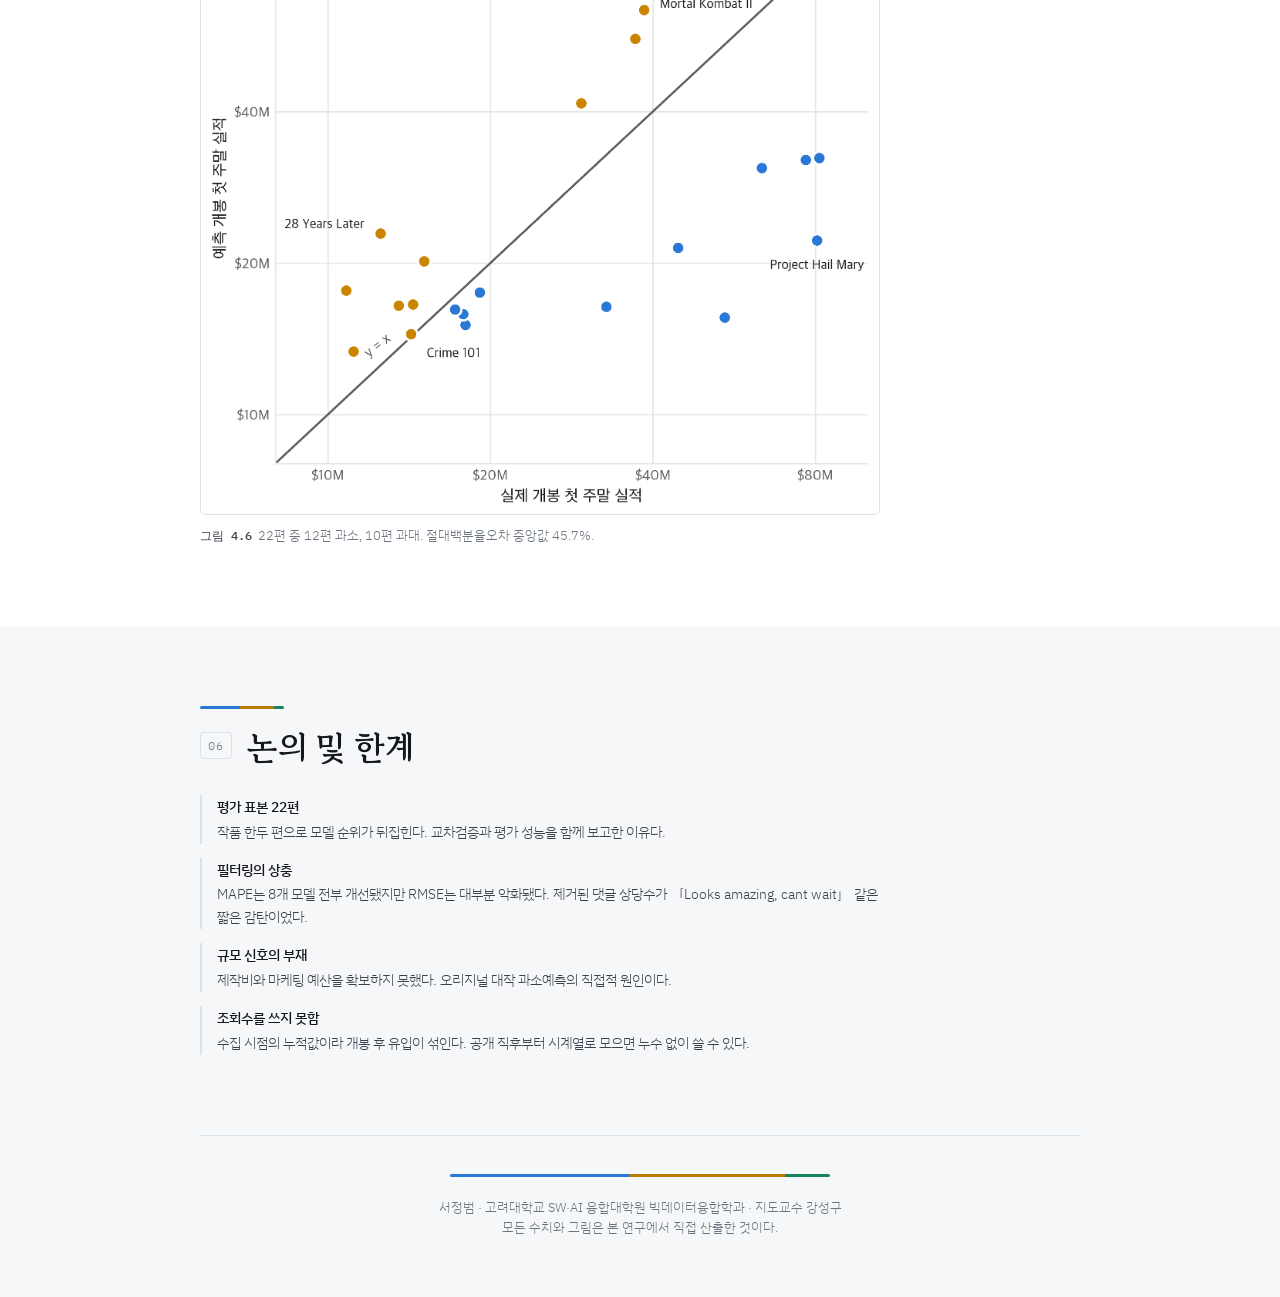
==== commit 2c95bb0b: "강제 가운데 정렬 해제, 왼쪽 기준선 기반 레이아웃" ====
--- a/index.html
+++ b/index.html
@@ -47,8 +47,8 @@
   *{box-sizing:border-box}
   body{background:var(--ground);color:var(--ink);font-family:var(--body);
        font-weight:300;line-height:1.7;margin:0;-webkit-font-smoothing:antialiased}
-  .wrap{max-width:1000px;margin:0 auto;padding-inline:20px}
-  .col{max-width:680px;margin-inline:auto;text-align:center}
+  .wrap{max-width:920px;margin:0 auto;padding-inline:20px}
+  .col{max-width:680px}
   p{margin:0 0 .9em;color:var(--ink-2)}
   h1,h2,h3{text-wrap:balance;margin:0}
   a{color:var(--cmt)}
@@ -97,7 +97,7 @@
   nav.toc{position:sticky;top:env(safe-area-inset-top,0px);z-index:20;
           background:color-mix(in srgb,var(--ground) 92%,transparent);
           backdrop-filter:blur(12px);border-bottom:1px solid var(--line)}
-  .navin{display:flex;align-items:stretch;gap:16px;max-width:1000px;margin-inline:auto;padding-inline:20px}
+  .navin{display:flex;align-items:stretch;gap:16px;max-width:920px;margin-inline:auto;padding-inline:20px}
   nav.toc ul{display:flex;gap:0;list-style:none;margin:0;padding:0;
              overflow-x:auto;scrollbar-width:none;flex:1}
   nav.toc ul::-webkit-scrollbar{display:none}
@@ -112,9 +112,9 @@
 
   section{padding-block:clamp(52px,7vw,80px);scroll-margin-top:60px}
   section.alt{background:var(--surface)}
-  .shead{margin-bottom:28px;text-align:center}
-  .shead .band{width:84px;margin:0 auto 18px}
-  .shead .row{display:flex;align-items:baseline;justify-content:center;gap:14px}
+  .shead{margin-bottom:28px}
+  .shead .band{width:84px;margin-bottom:18px}
+  .shead .row{display:flex;align-items:baseline;gap:14px}
   .shead .n{font-family:var(--mono);font-size:11.5px;letter-spacing:.1em;color:var(--muted);
             border:1px solid var(--line);border-radius:3px;padding:3px 7px;
             background:var(--ground);align-self:flex-start;margin-top:5px}
@@ -123,17 +123,14 @@
      letter-spacing:-.012em;line-height:1.22}
   h3{font-size:14px;font-weight:600;margin:30px 0 10px;color:var(--ink)}
   /* 섹션 도입 문장·보조 설명은 머리글과 같이 가운데 정렬 */
-  .lead{font-size:16.5px;color:var(--ink);font-weight:300;
-        text-align:center;max-width:600px;margin-inline:auto}
-  .note{font-size:12.5px;color:var(--muted);line-height:1.6;
-        text-align:center;max-width:620px;margin-inline:auto}
+  .lead{font-size:16.5px;color:var(--ink);font-weight:300}
+  .note{font-size:12.5px;color:var(--muted);line-height:1.6}
 
   figure{margin:26px 0 0}
   figure img,figure svg{display:block;width:100%;height:auto;border:1px solid var(--line);
              border-radius:5px;background:var(--surface)}
   figure svg{padding:6px 0}
-  figcaption{font-size:12.5px;color:var(--muted);margin-top:10px;line-height:1.55;
-             text-align:center;max-width:760px;margin-inline:auto}
+  figcaption{font-size:12.5px;color:var(--muted);margin-top:11px;line-height:1.55;max-width:720px}
   figcaption b{font-family:var(--mono);font-weight:500;color:var(--ink-2);font-size:11.5px}
 
   .views{display:grid;gap:1px;background:var(--line);border:1px solid var(--line);
@@ -152,22 +149,20 @@
 
   /* 뷰 상세 카드 */
   .vcards{display:grid;grid-template-columns:repeat(auto-fit,minmax(310px,1fr));
-          gap:14px;margin-block:24px;text-align:center}
+          gap:14px;margin-block:24px}
   .vcard{background:var(--surface);border:1px solid var(--line);border-radius:6px;
-         border-top:3px solid var(--c);padding:16px 18px}
+         border-left:3px solid var(--c);padding:16px 18px}
   section.alt .vcard{background:var(--ground)}
-  .vcard .vh{display:flex;align-items:baseline;justify-content:center;gap:10px;
-             flex-wrap:wrap;margin-bottom:9px}
+  .vcard .vh{display:flex;align-items:baseline;gap:10px;flex-wrap:wrap;margin-bottom:9px}
   .vcard .vn{font-family:var(--mono);font-size:13.5px;font-weight:600;color:var(--c)}
   .vcard .vd{font-family:var(--mono);font-size:11.5px;color:var(--muted);
              background:var(--surface-2);padding:2px 7px;border-radius:3px}
-  .vcard .vs{font-size:11.5px;color:var(--muted)}
+  .vcard .vs{font-size:11.5px;color:var(--muted);margin-left:auto}
   .vcard p{font-size:13px;margin:0 0 10px;line-height:1.6}
   .vcard dl{margin:0;display:grid;gap:6px;font-size:12.5px}
   .vcard dt{font-weight:600;color:var(--ink);font-size:11px;letter-spacing:.04em}
   .vcard dd{margin:0 0 4px;color:var(--muted);line-height:1.55}
-  .legend{display:flex;flex-wrap:wrap;justify-content:center;gap:7px 18px;font-size:12px;
-          color:var(--muted);margin-top:12px}
+  .legend{display:flex;flex-wrap:wrap;gap:7px 18px;font-size:12px;color:var(--muted);margin-top:12px}
   .legend span{display:inline-flex;align-items:center;gap:6px}
 
   .tw{overflow-x:auto;margin-block:20px;border:1px solid var(--line);border-radius:6px}
@@ -175,18 +170,18 @@
   section.alt figure img,section.alt figure svg{background:var(--ground)}
   section.alt pre{background:var(--ground)}
   table{border-collapse:collapse;width:100%;font-size:13px;background:var(--surface)}
-  th,td{padding:9px 13px;text-align:center;border-bottom:1px solid var(--line);white-space:nowrap}
+  th,td{padding:9px 13px;text-align:left;border-bottom:1px solid var(--line);white-space:nowrap}
   th{font-weight:500;font-size:11px;letter-spacing:.05em;text-transform:uppercase;
      color:var(--muted);background:var(--surface-2)}
-  td.n{font-family:var(--mono);font-variant-numeric:tabular-nums;text-align:center}
+  td.n{font-family:var(--mono);font-variant-numeric:tabular-nums;text-align:right}
   tr:last-child td{border-bottom:none}
   tr.best td{background:var(--cmt-soft)}
   tr.best td:first-child{font-weight:600;color:var(--ink)}
 
   ul.pts{list-style:none;padding:0;margin:18px 0 0;display:grid;gap:14px}
-  ul.pts li{border-top:1px solid var(--line);padding-top:14px;font-size:13.5px;color:var(--ink-2)}
+  ul.pts li{border-left:2px solid var(--line);padding-left:15px;font-size:13.5px;color:var(--ink-2)}
   ul.pts b{display:block;color:var(--ink);font-weight:500;margin-bottom:2px;font-size:14px}
-  ul.pts li.hi{border-top-color:var(--cmt);border-top-width:2px}
+  ul.pts li.hi{border-left-color:var(--cmt)}
 
   footer{padding-block:38px 60px;border-top:1px solid var(--line);font-size:12.5px;
          color:var(--muted);text-align:center}
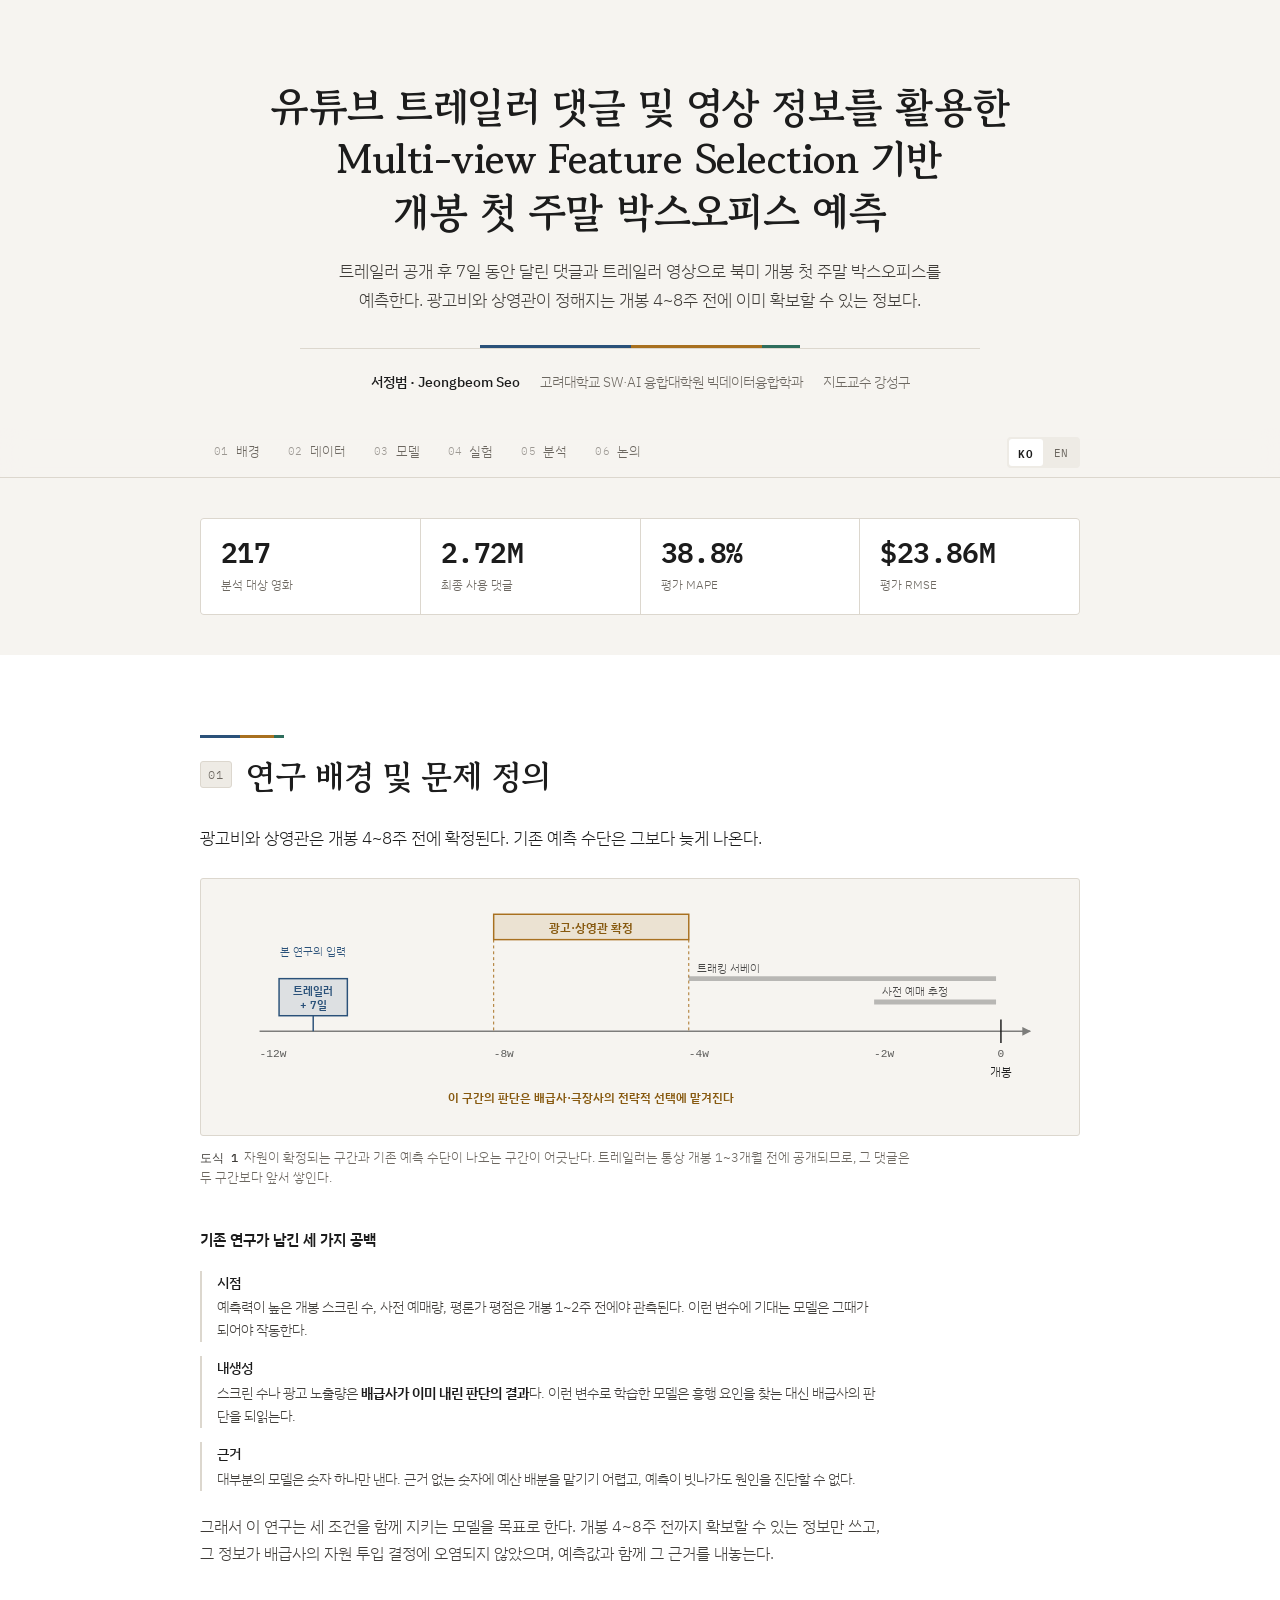
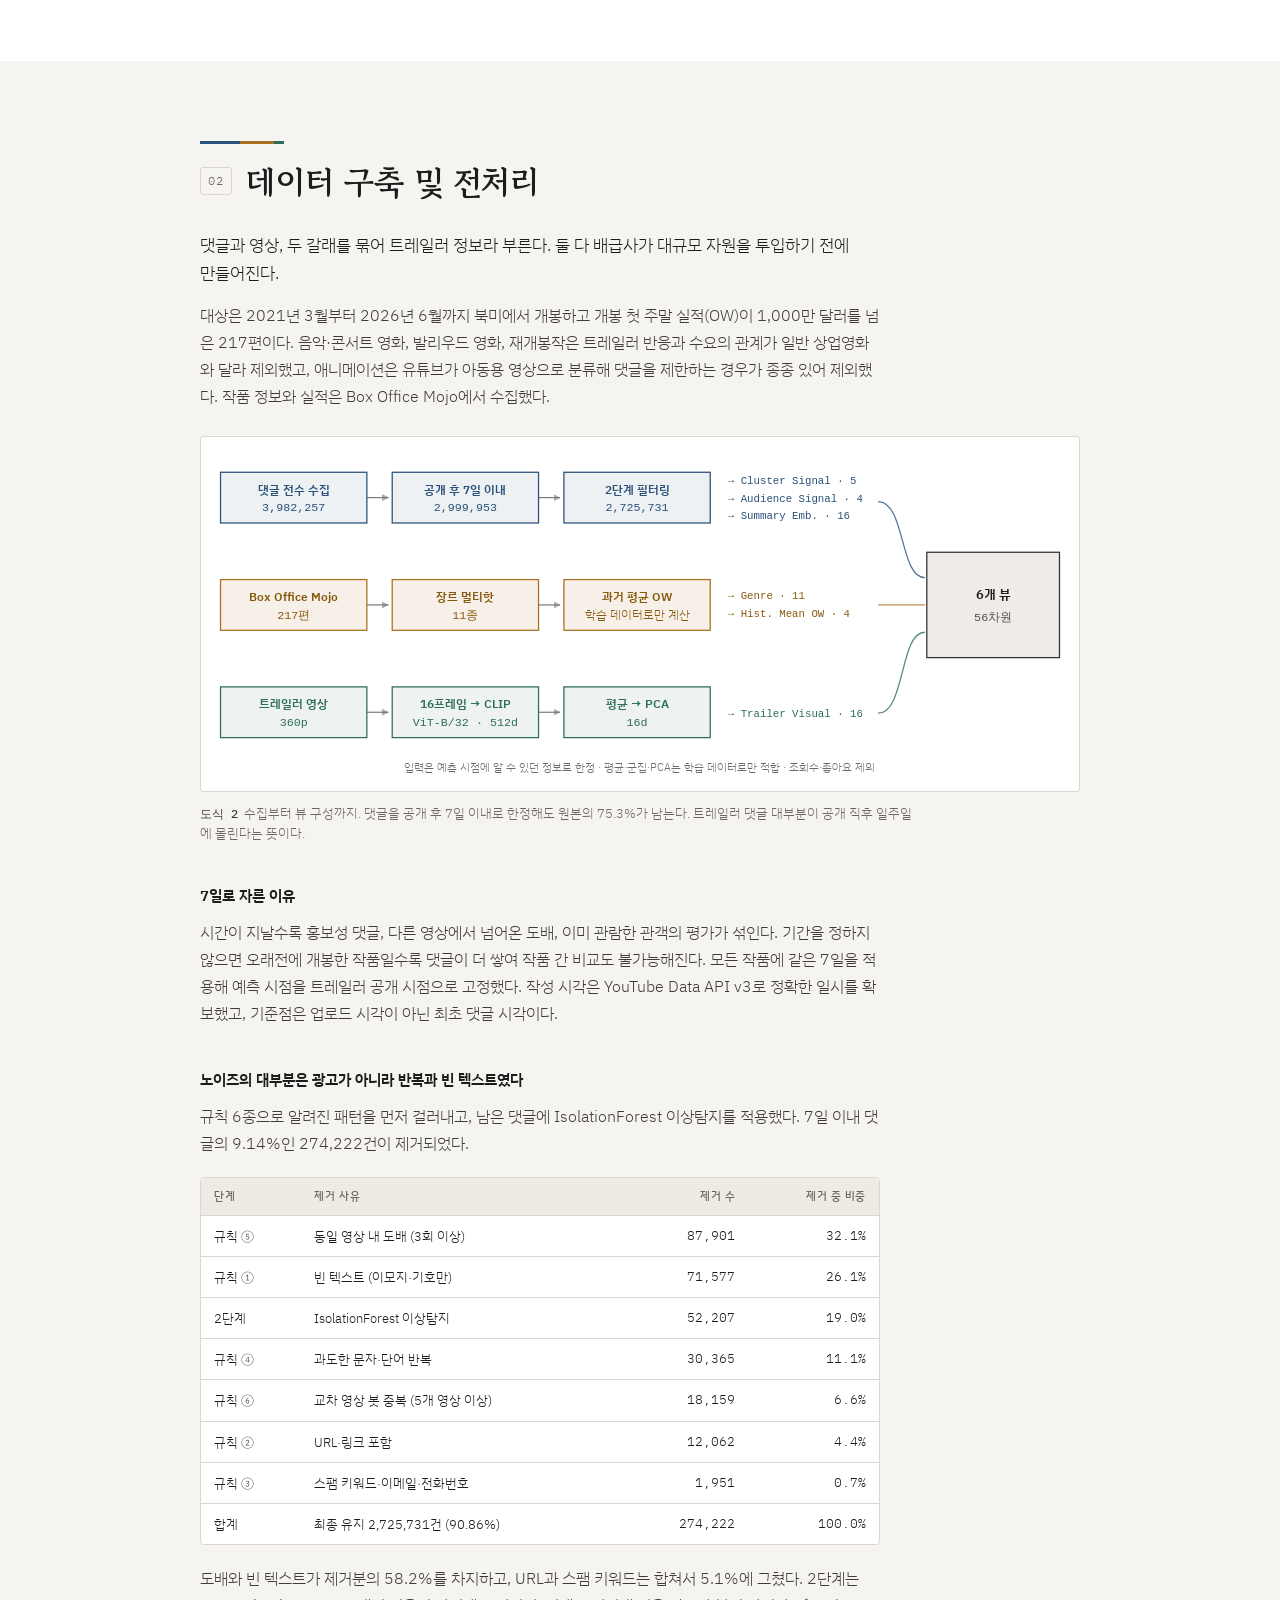
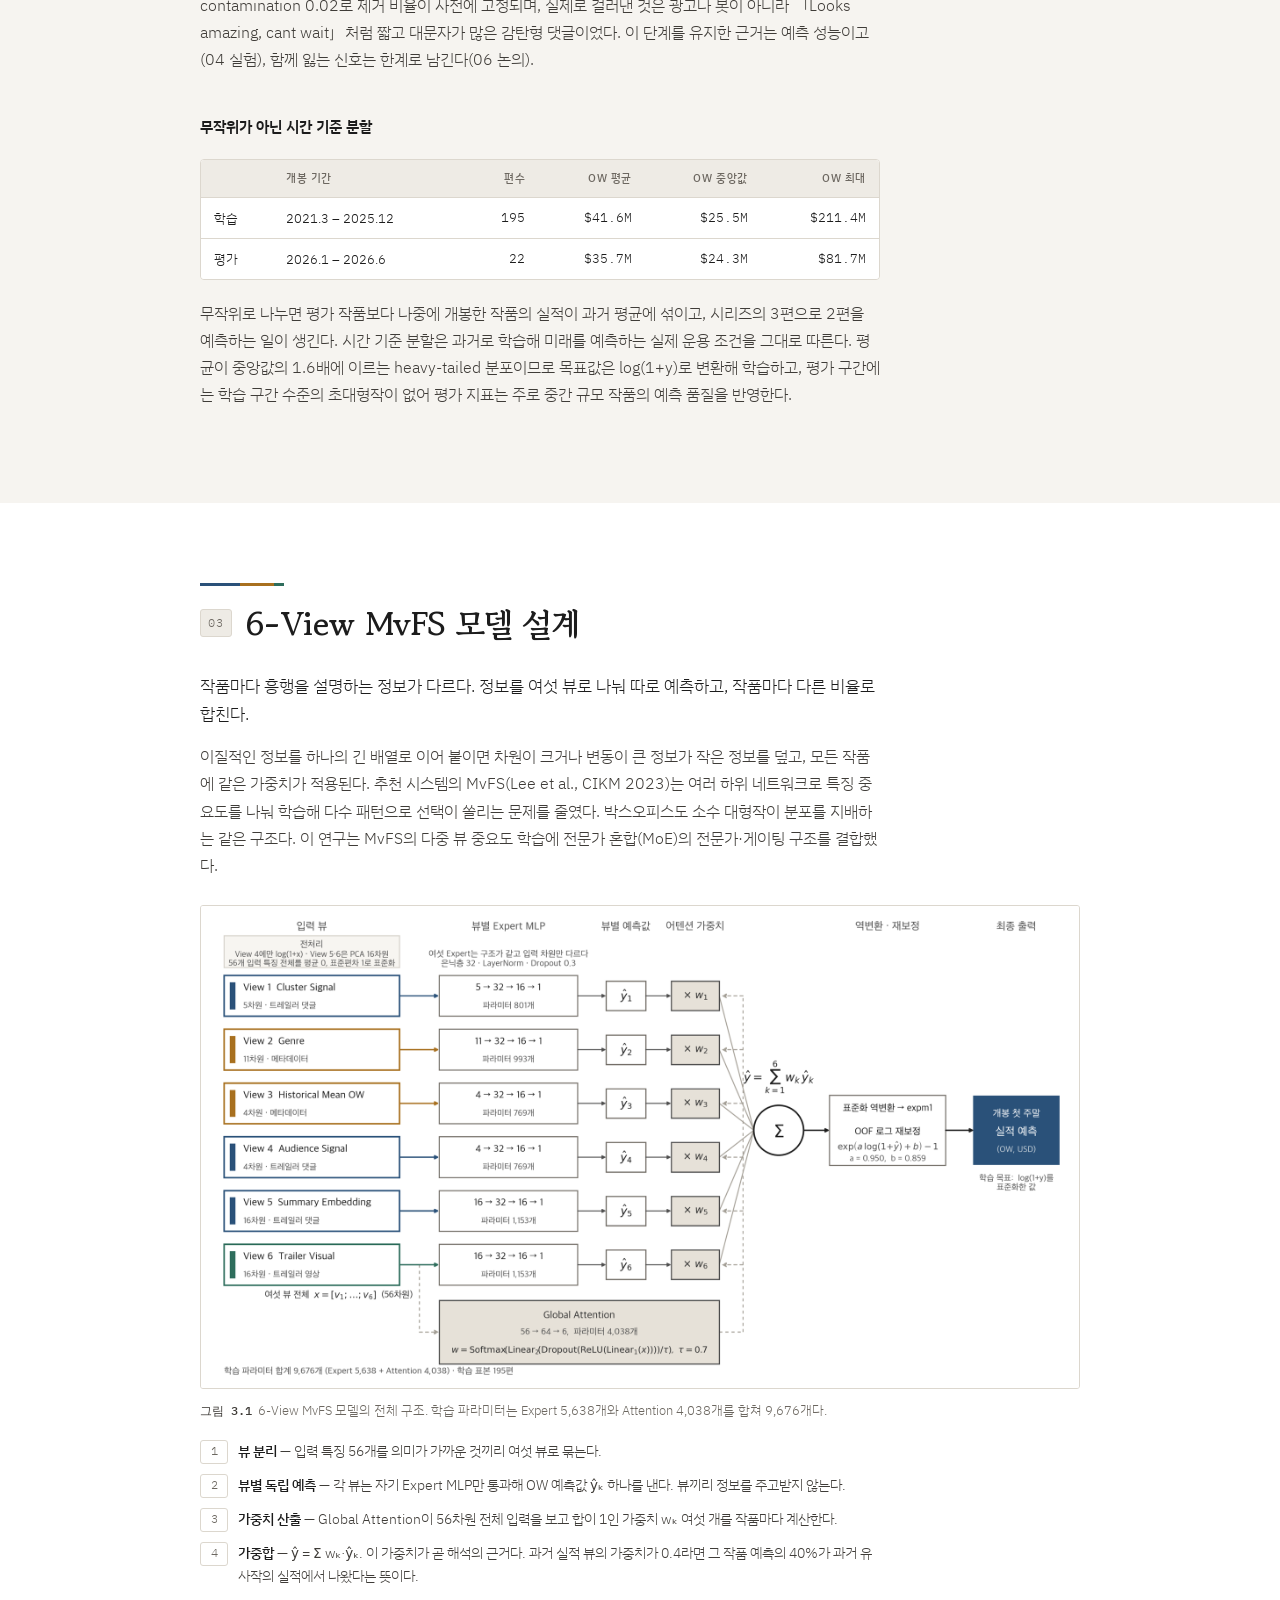
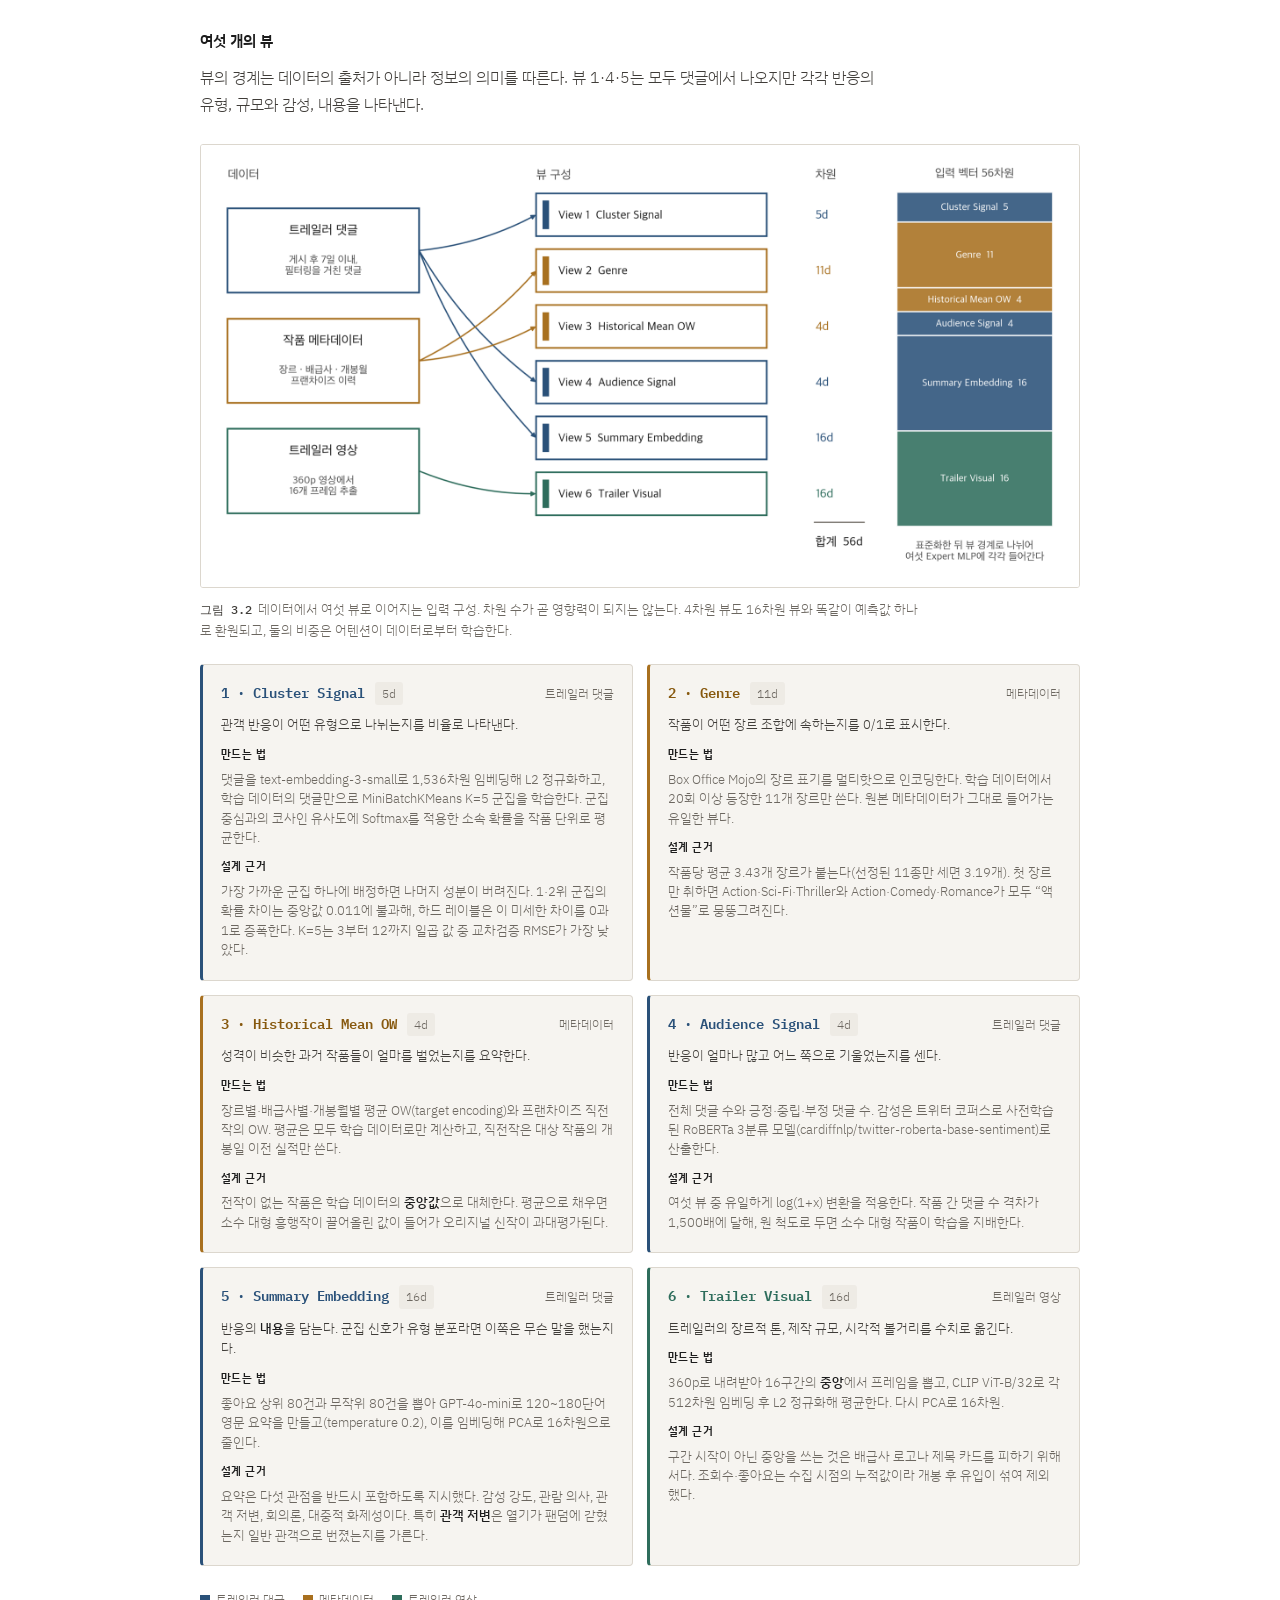
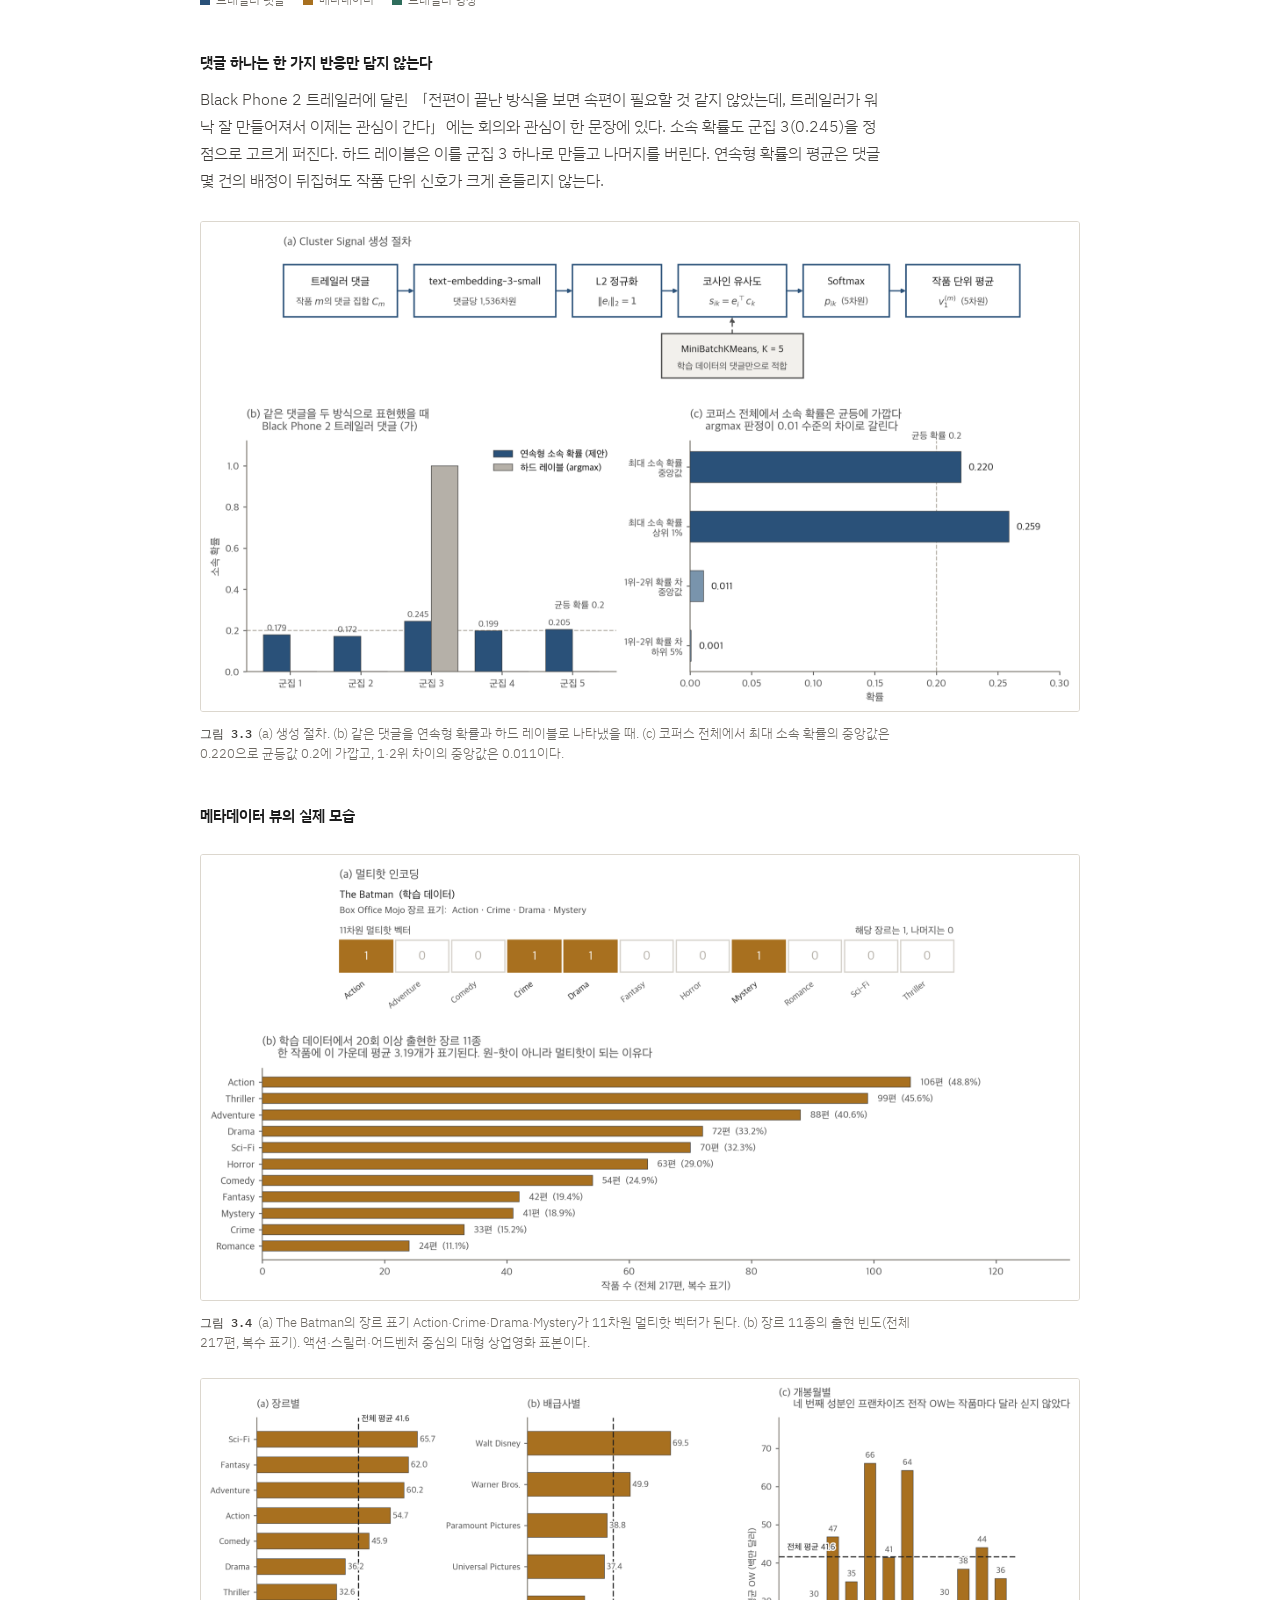
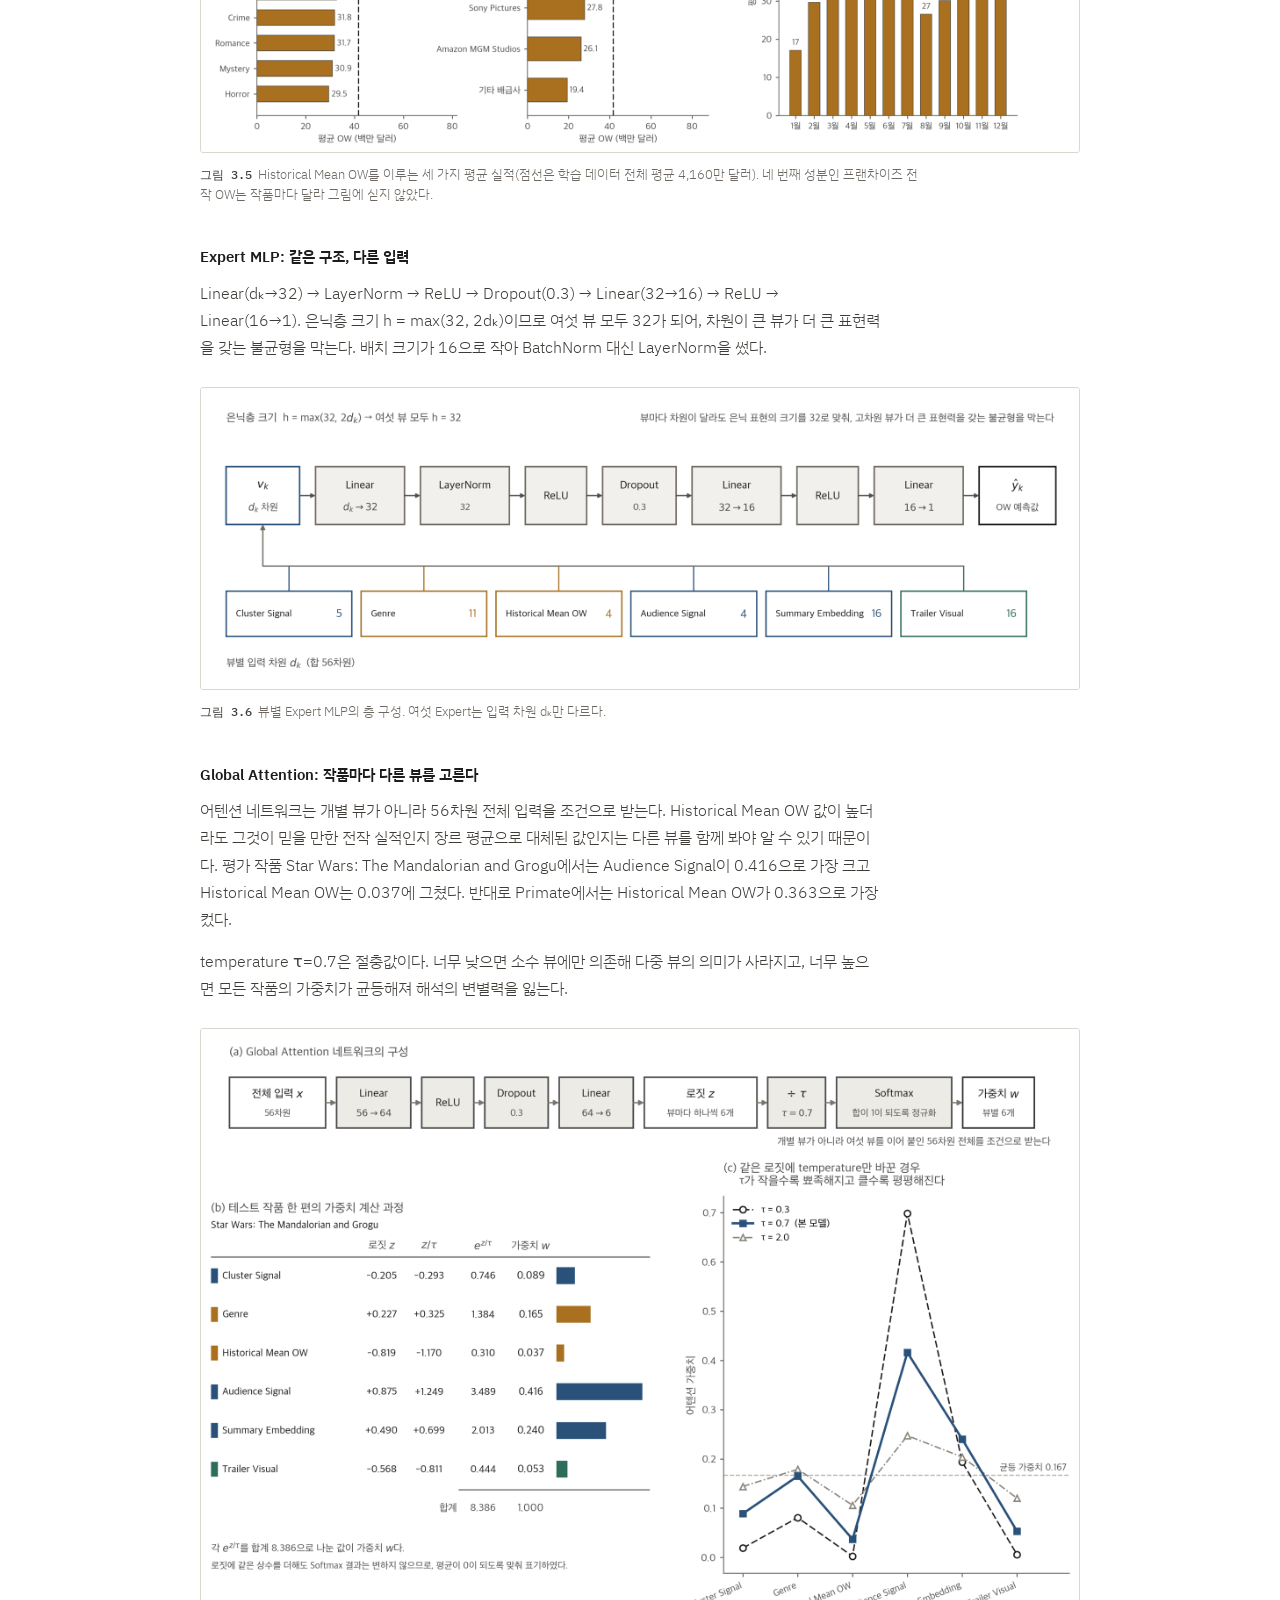
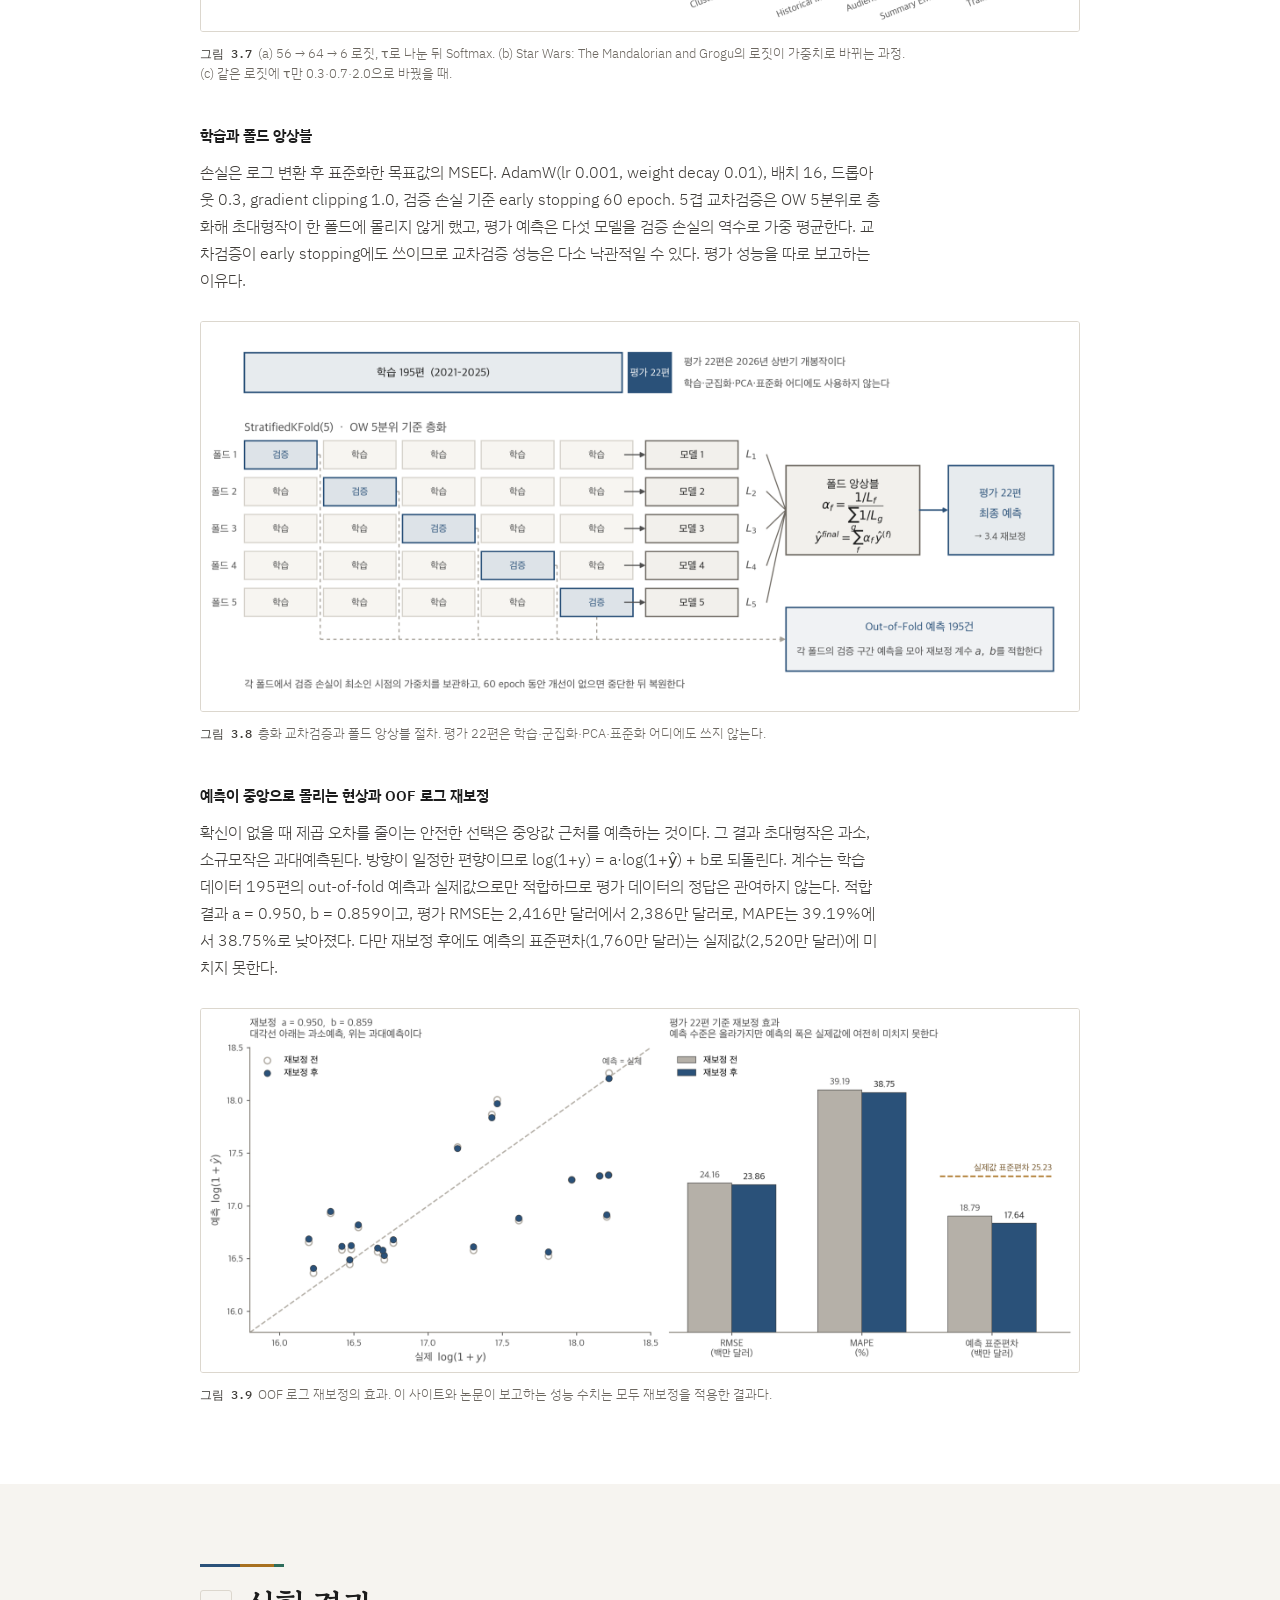
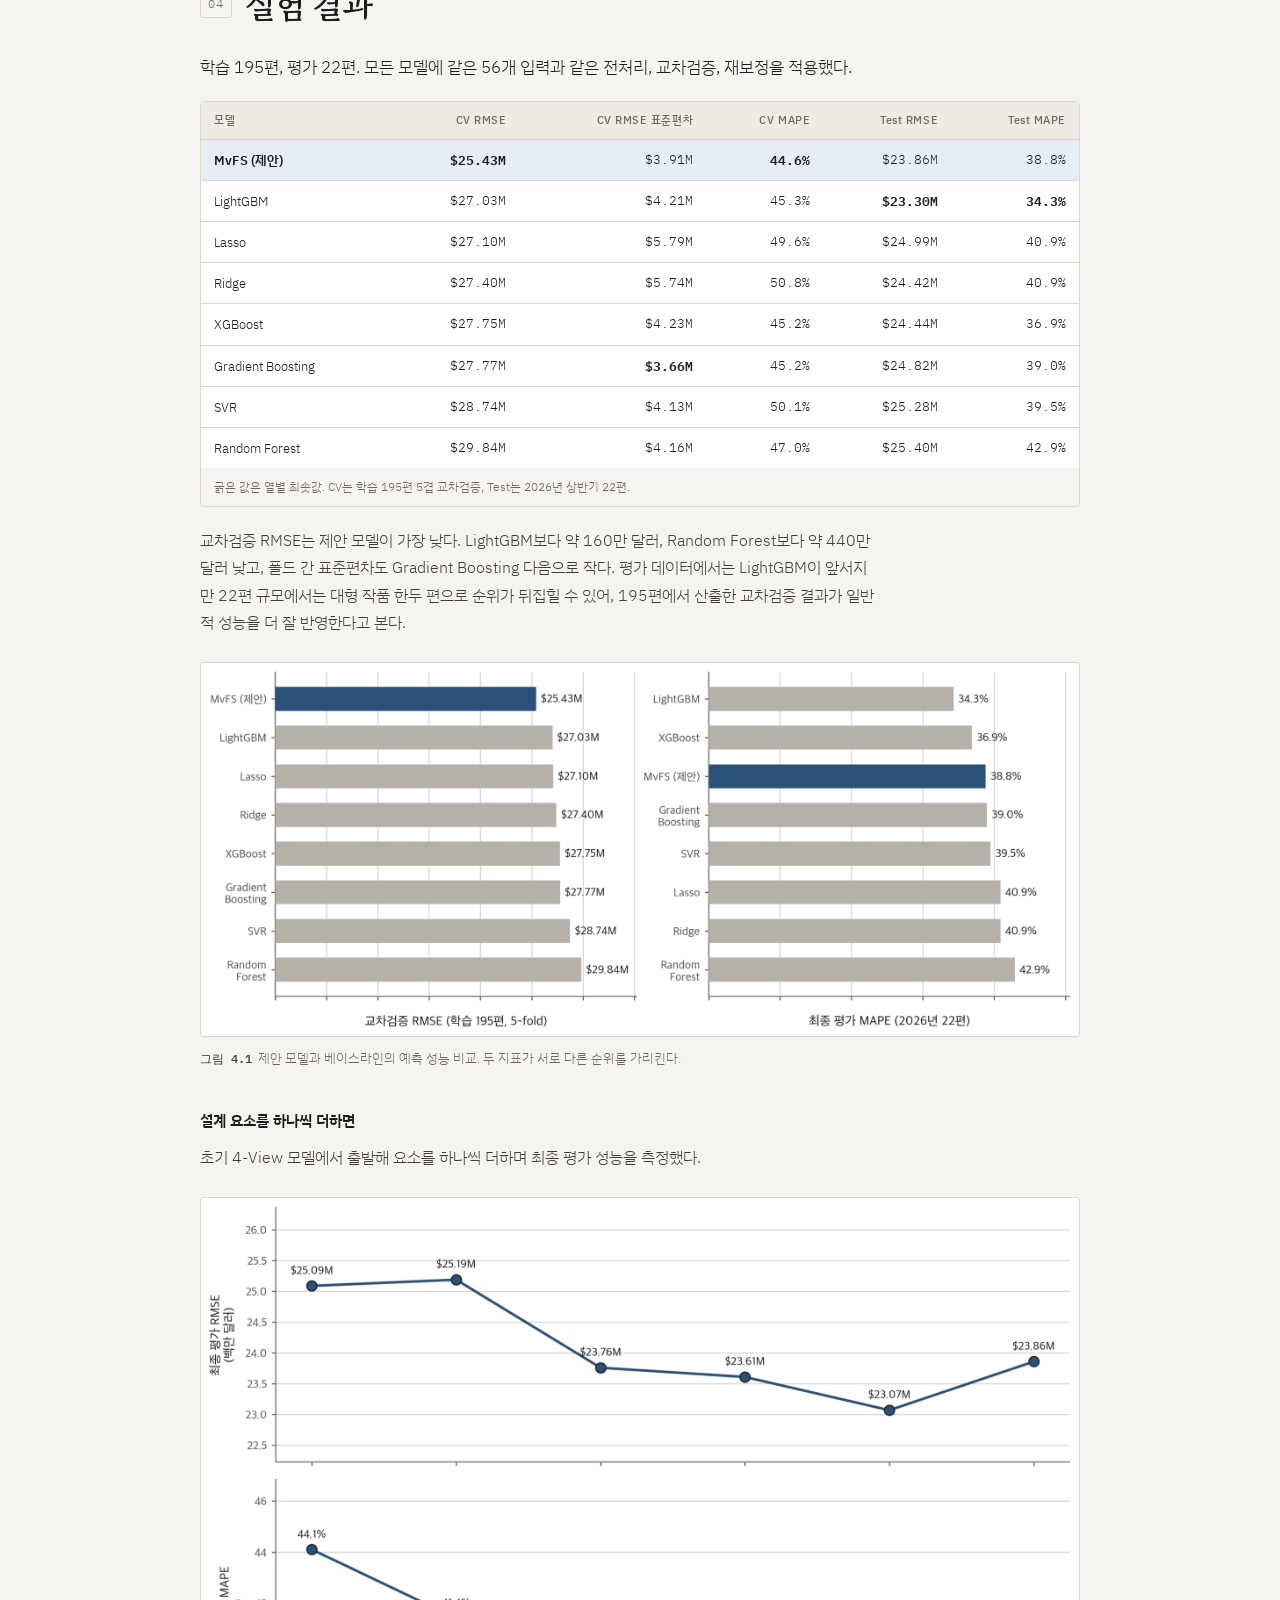
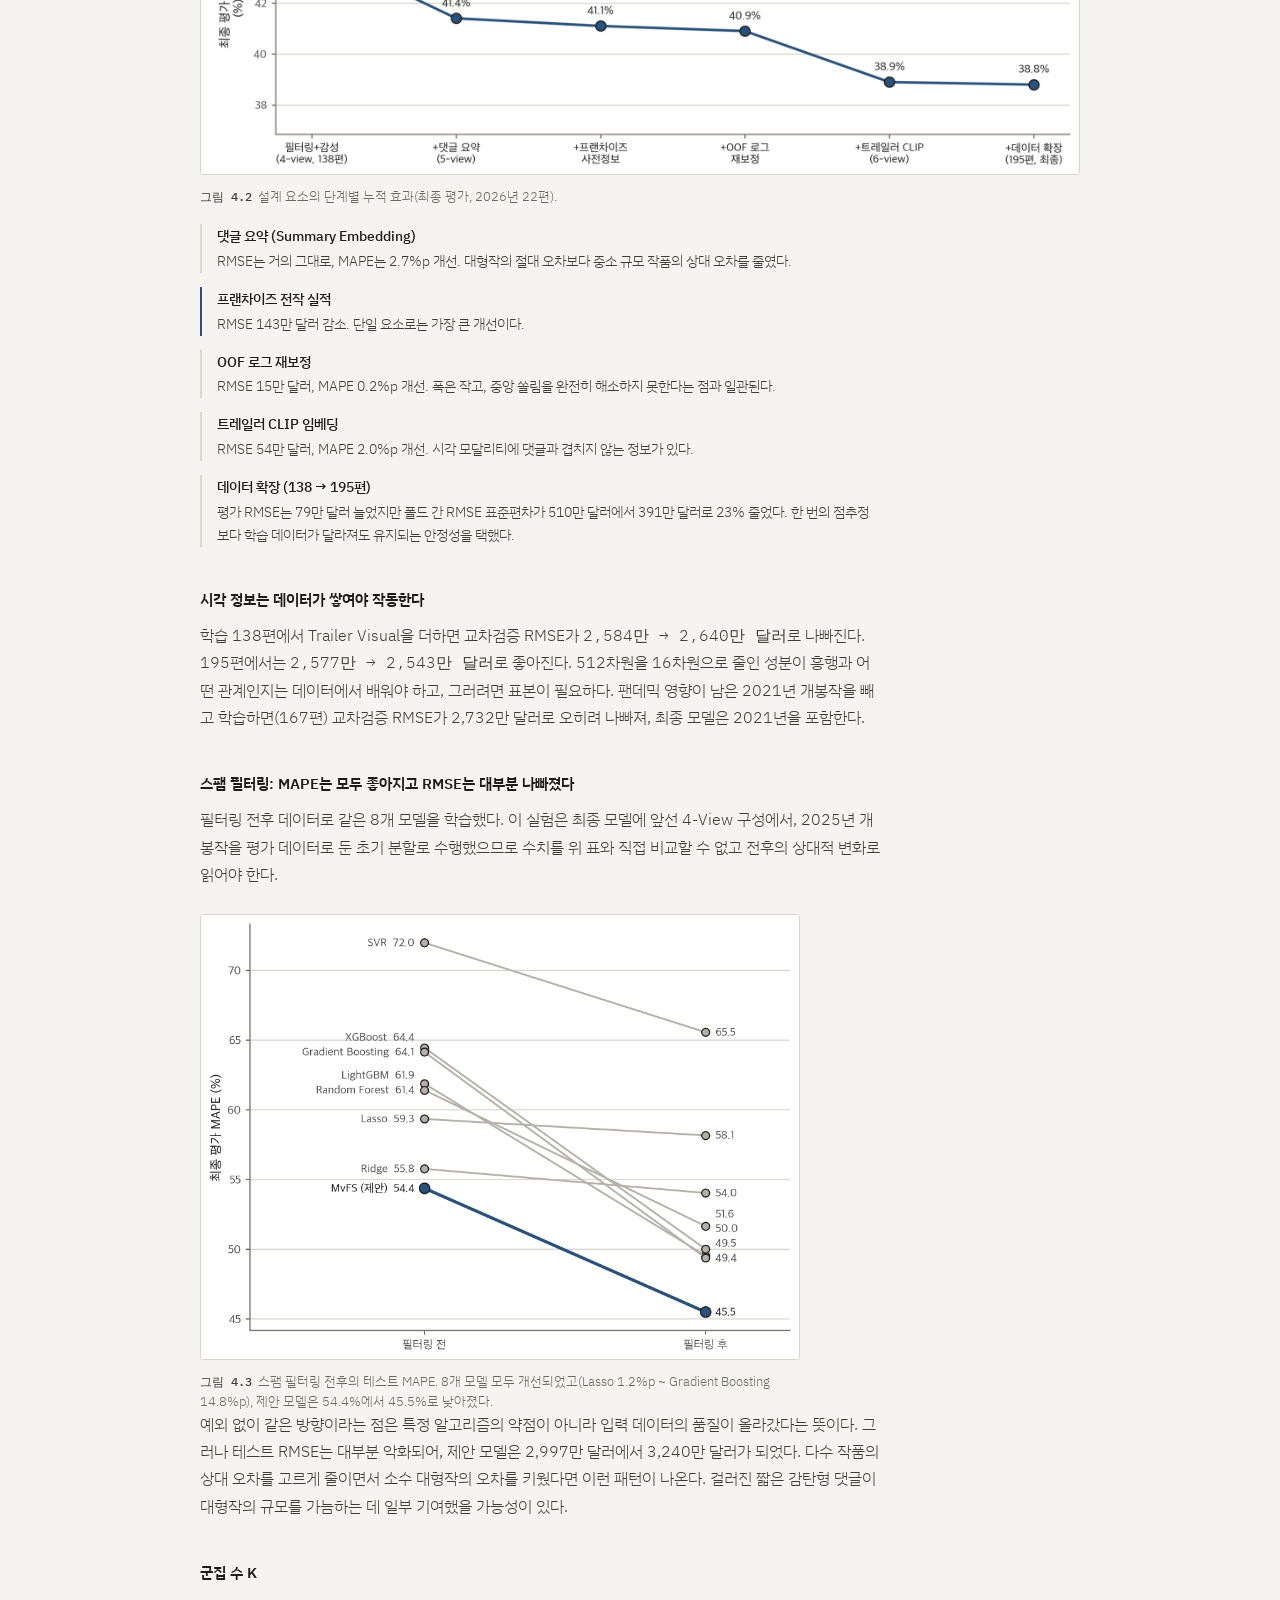
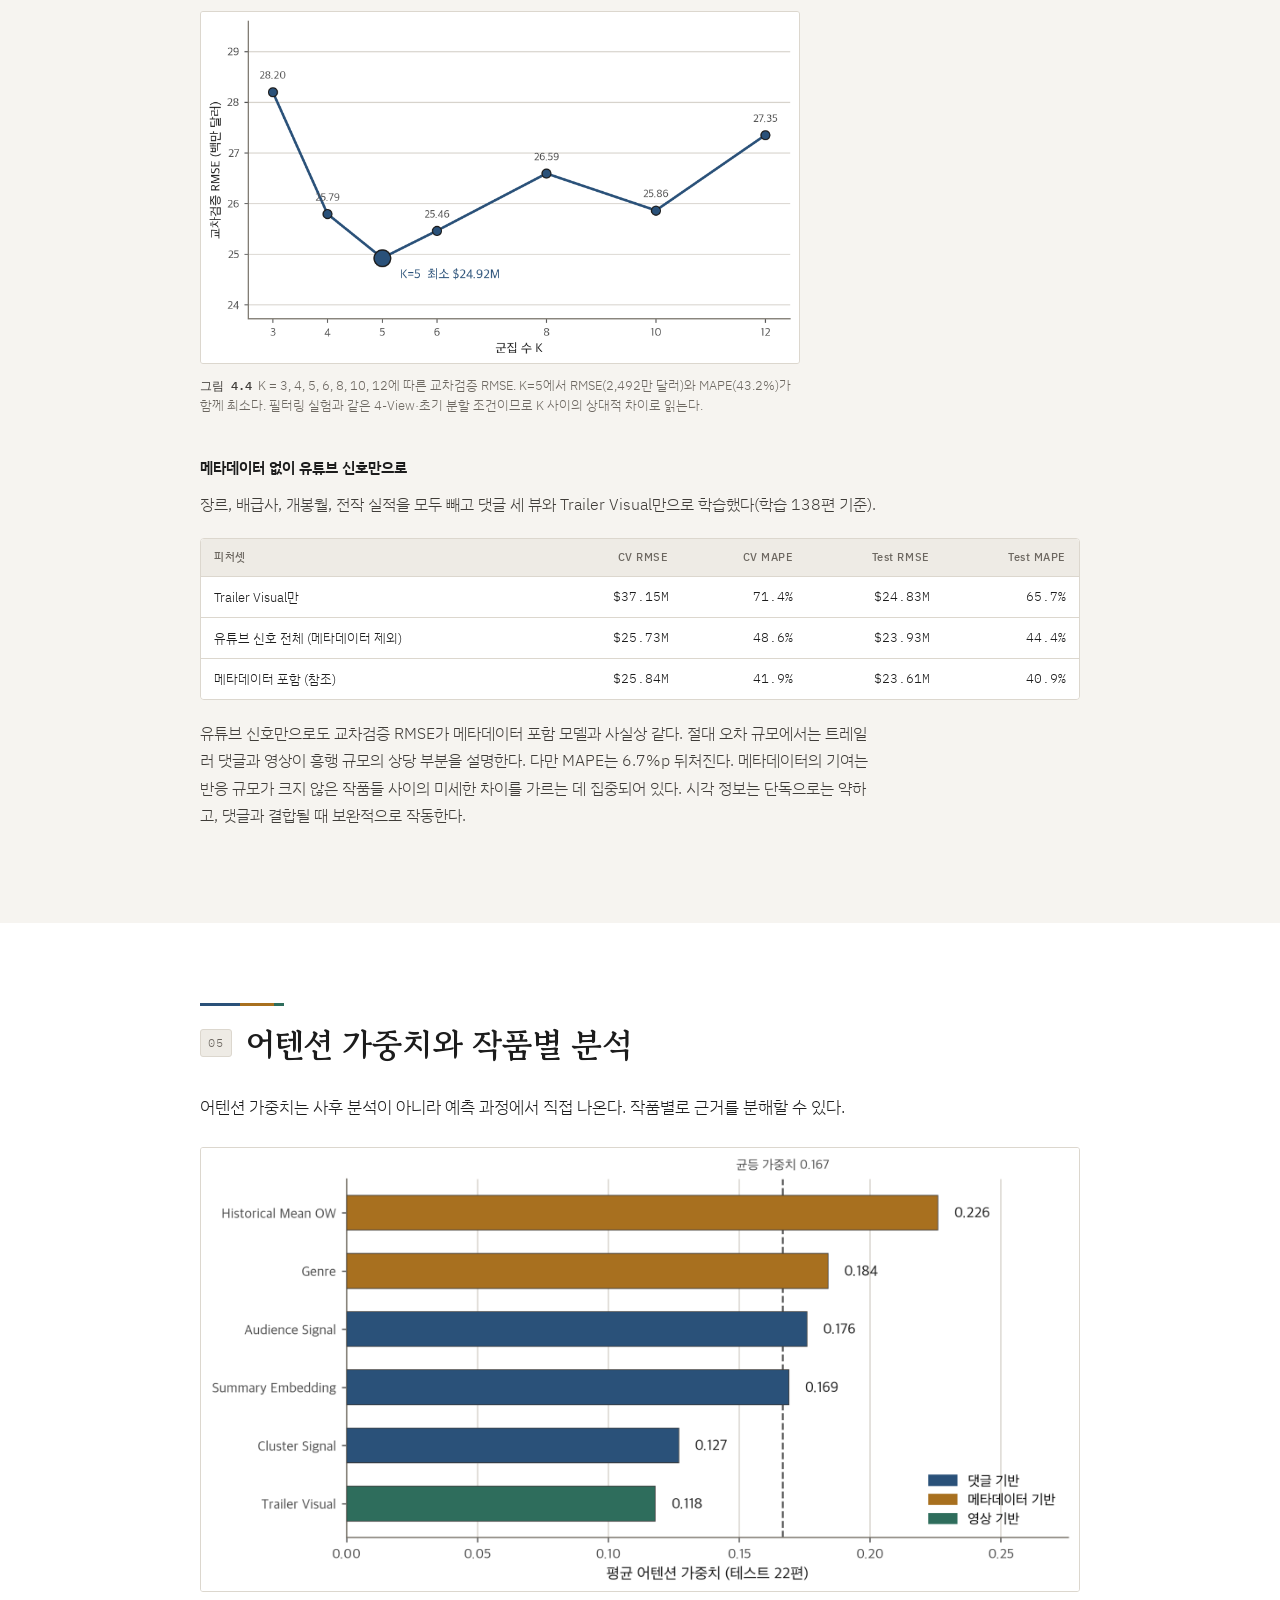
==== commit 4f4608be: "최종 제출본 논문 기준으로 사이트 재구성 - 제목을 최종 논문 제목으로 변경 (국문/영문) - 색을 논문 그림 팔레트로 통일, 다크 모드 대응 - 논문 그림 15종을 논문 번호 기" ====
--- a/index.html
+++ b/index.html
@@ -3,15 +3,16 @@
 <head>
 <meta charset="utf-8">
 <meta name="viewport" content="width=device-width, initial-scale=1, viewport-fit=cover">
-<title>유튜브 트레일러 정보 기반 개봉 첫 주말 실적 예측</title>
-<meta name="description" content="유튜브 트레일러 댓글과 영상만으로 북미 개봉 첫 주말 흥행을 예측하는 6-View MvFS 모델.">
+<title>유튜브 트레일러 댓글 및 영상 정보를 활용한 Multi-view Feature Selection 기반 개봉 첫 주말 박스오피스 예측</title>
+<meta name="description" content="트레일러 공개 후 7일 이내의 댓글과 트레일러 영상으로 북미 개봉 첫 주말 박스오피스를 예측하는 6-View MvFS 모델.">
 <meta name="author" content="서정범 Jeongbeom Seo">
 <meta property="og:type" content="website">
-<meta property="og:title" content="트레일러로 읽는 첫 주말">
-<meta property="og:description" content="유튜브 트레일러 댓글과 영상만으로 북미 개봉 첫 주말 흥행을 예측하는 6-View MvFS 모델.">
-<meta property="og:image" content="fig/fig4_1_model_comparison.png">
+<meta property="og:url" content="https://jbseooo.github.io/trailer-ow-prediction/">
+<meta property="og:title" content="유튜브 트레일러 댓글 및 영상 정보를 활용한 Multi-view Feature Selection 기반 개봉 첫 주말 박스오피스 예측">
+<meta property="og:description" content="트레일러 공개 후 7일 이내의 댓글과 트레일러 영상으로 북미 개봉 첫 주말 박스오피스를 예측하는 6-View MvFS 모델.">
+<meta property="og:image" content="https://jbseooo.github.io/trailer-ow-prediction/fig/f3-1-architecture.png">
 <meta name="twitter:card" content="summary_large_image">
-<link rel="icon" href="data:image/svg+xml,%3Csvg xmlns='http://www.w3.org/2000/svg' viewBox='0 0 16 16'%3E%3Crect width='16' height='16' rx='3' fill='%232a78d6'/%3E%3Crect x='3' y='4' width='10' height='2' fill='white'/%3E%3Crect x='3' y='7.5' width='7' height='2' fill='white' opacity='.75'/%3E%3Crect x='3' y='11' width='4' height='2' fill='white' opacity='.5'/%3E%3C/svg%3E">
+<link rel="icon" href="data:image/svg+xml,%3Csvg xmlns='http://www.w3.org/2000/svg' viewBox='0 0 16 16'%3E%3Crect width='16' height='16' rx='2' fill='%232a5179'/%3E%3Crect x='3' y='4' width='10' height='2' fill='white'/%3E%3Crect x='3' y='7.5' width='7' height='2' fill='white' opacity='.75'/%3E%3Crect x='3' y='11' width='4' height='2' fill='white' opacity='.5'/%3E%3C/svg%3E">
 <link rel="stylesheet" href="https://fonts.googleapis.com/css2?family=Gowun+Batang:wght@400;700&family=IBM+Plex+Sans+KR:wght@300;400;500;600&family=IBM+Plex+Mono:wght@400;500;600&display=swap">
 <style>
   :root{color-scheme:light dark;padding-top:env(safe-area-inset-top,0px);padding-bottom:env(safe-area-inset-bottom,0px)}
@@ -21,28 +22,32 @@
 </head>
 <body>
 <style>
+  /* 색은 논문 그림과 같은 팔레트: 댓글 #2a5179 · 메타데이터 #a8701f · 영상 #2e6d5c */
   :root{
-    --ground:#f6f7f9; --surface:#ffffff; --surface-2:#eceff4;
-    --ink:#14171c; --ink-2:#39414d; --muted:#6b7480; --line:#dde2e9;
-    --cmt:#2a78d6; --meta:#b97c00; --vis:#15855f;
-    --cmt-soft:#e8f0fb; --meta-soft:#fbf2df; --vis-soft:#e3f3ed;
+    --ground:#f6f4f0; --surface:#ffffff; --surface-2:#eeebe5;
+    --ink:#1c1c1c; --ink-2:#3f3c38; --muted:#6c6760; --line:#dcd7ce;
+    --cmt:#2a5179; --meta:#a8701f; --meta-ink:#87590f; --vis:#2e6d5c;
+    --cmt-soft:#e7edf4; --meta-soft:#f6eedf; --vis-soft:#e4eeea;
+    --img-filter:none;
     --display:'Gowun Batang',Georgia,'Times New Roman',serif;
     --body:'IBM Plex Sans KR','Apple SD Gothic Neo',system-ui,sans-serif;
     --mono:'IBM Plex Mono','SFMono-Regular',Consolas,monospace;
   }
   @media (prefers-color-scheme:dark){
     :root:not([data-theme="light"]){
-      --ground:#111419; --surface:#171b22; --surface-2:#232932;
-      --ink:#eef1f5; --ink-2:#c2cad4; --muted:#8b94a1; --line:#2a313b;
-      --cmt:#5a9df0; --meta:#e0a733; --vis:#39b98c;
-      --cmt-soft:#16273d; --meta-soft:#332713; --vis-soft:#123027;
+      --ground:#151412; --surface:#1c1b18; --surface-2:#28261f;
+      --ink:#eeebe5; --ink-2:#c8c3ba; --muted:#979188; --line:#34312b;
+      --cmt:#8aaedb; --meta:#d9a24c; --meta-ink:#d9a24c; --vis:#4fa184;
+      --cmt-soft:#1c2633; --meta-soft:#2e2517; --vis-soft:#172a23;
+      --img-filter:brightness(.92);
     }
   }
   :root[data-theme="dark"]{
-    --ground:#111419; --surface:#171b22; --surface-2:#232932;
-    --ink:#eef1f5; --ink-2:#c2cad4; --muted:#8b94a1; --line:#2a313b;
-    --cmt:#5a9df0; --meta:#e0a733; --vis:#39b98c;
-    --cmt-soft:#16273d; --meta-soft:#332713; --vis-soft:#123027;
+    --ground:#151412; --surface:#1c1b18; --surface-2:#28261f;
+    --ink:#eeebe5; --ink-2:#c8c3ba; --muted:#979188; --line:#34312b;
+    --cmt:#8aaedb; --meta:#d9a24c; --meta-ink:#d9a24c; --vis:#4fa184;
+    --cmt-soft:#1c2633; --meta-soft:#2e2517; --vis-soft:#172a23;
+    --img-filter:brightness(.92);
   }
   *{box-sizing:border-box}
   body{background:var(--ground);color:var(--ink);font-family:var(--body);
@@ -51,43 +56,41 @@
   .col{max-width:680px}
   p{margin:0 0 .9em;color:var(--ink-2)}
   h1,h2,h3{text-wrap:balance;margin:0}
+  h1,h2,h3,.lead,.sub,ul.pts b{word-break:keep-all}
   a{color:var(--cmt)}
   strong{font-weight:600;color:var(--ink)}
+  em{font-style:normal;color:var(--ink);font-weight:500}
   .num{font-family:var(--mono);font-variant-numeric:tabular-nums}
 
   /* 언어 전환 — 기본은 한국어 */
   :root[data-lang="en"] .ko{display:none}
   :root:not([data-lang="en"]) .en{display:none}
-  .langsw{display:flex;gap:2px;background:var(--surface-2);border-radius:5px;padding:2px}
+  .langsw{display:flex;gap:2px;background:var(--surface-2);border-radius:4px;padding:2px;align-self:center}
   .langsw button{font-family:var(--mono);font-size:11px;letter-spacing:.06em;border:0;
     background:transparent;color:var(--muted);padding:4px 9px;border-radius:3px;cursor:pointer}
   .langsw button[aria-pressed="true"]{background:var(--surface);color:var(--ink);font-weight:600}
   .langsw button:focus-visible{outline:2px solid var(--cmt);outline-offset:1px}
 
-  .band{height:3px;display:flex;border-radius:2px;overflow:hidden}
+  /* 세 갈래 데이터의 평균 어텐션 비중(댓글 .472 · 메타 .410 · 영상 .118)을 띠 길이로 */
+  .band{height:3px;display:flex;overflow:hidden}
   .band i{display:block;height:100%}
   .band i:nth-child(1){background:var(--cmt);flex:47.2}
   .band i:nth-child(2){background:var(--meta);flex:41}
   .band i:nth-child(3){background:var(--vis);flex:11.8}
 
-  header.hero{padding-block:clamp(40px,8vw,84px) 34px;text-align:center}
+  header.hero{padding-block:clamp(40px,8vw,80px) 34px;text-align:center}
   .hero > *{margin-inline:auto}
-  .hero h1{max-width:820px;text-wrap:normal}
-  .hero .sub{max-width:640px}
+  h1{font-family:var(--display);font-weight:700;letter-spacing:-.012em;
+     font-size:clamp(25px,4.3vw,41px);line-height:1.28;margin-bottom:20px;max-width:860px}
+  .sub{font-size:clamp(15px,1.9vw,17px);color:var(--ink-2);max-width:620px;margin-bottom:30px}
   .hero .band{max-width:320px}
-  .hero .byline{max-width:640px}
-  .eyebrow{font-family:var(--mono);font-size:11px;letter-spacing:.14em;text-transform:uppercase;
-           color:var(--muted);margin:0 0 20px}
-  h1{font-family:var(--display);font-weight:700;letter-spacing:-.015em;
-     font-size:clamp(32px,6vw,54px);line-height:1.15;margin-bottom:18px}
-  .sub{font-size:clamp(15.5px,2vw,18px);color:var(--ink-2);max-width:560px;margin-bottom:30px}
+  @media (max-width:600px){h1 br{display:none} h1{font-size:23px}}
   .byline{display:flex;flex-wrap:wrap;justify-content:center;gap:5px 20px;font-size:13.5px;
-          color:var(--muted);padding-top:22px;border-top:1px solid var(--line);
-          max-width:680px;margin-inline:auto}
+          color:var(--muted);padding-top:22px;border-top:1px solid var(--line);max-width:680px}
   .byline b{font-weight:500;color:var(--ink)}
 
   .stats{display:grid;grid-template-columns:repeat(auto-fit,minmax(140px,1fr));gap:1px;
-         background:var(--line);border:1px solid var(--line);border-radius:6px;
+         background:var(--line);border:1px solid var(--line);border-radius:4px;
          overflow:hidden;margin-block:40px}
   .stat{background:var(--surface);padding:18px 20px}
   .stat .k{font-family:var(--mono);font-weight:600;font-size:clamp(21px,3.2vw,28px);
@@ -108,7 +111,6 @@
   nav.toc a:hover,nav.toc a:focus-visible{color:var(--ink)}
   nav.toc a[aria-current="true"]{color:var(--ink);font-weight:500;border-bottom-color:var(--cmt)}
   nav.toc a[aria-current="true"] .i{color:var(--cmt);opacity:1}
-  .langsw{align-self:center}
 
   section{padding-block:clamp(52px,7vw,80px);scroll-margin-top:60px}
   section.alt{background:var(--surface)}
@@ -121,40 +123,36 @@
   section.alt .shead .n{background:var(--surface-2)}
   h2{font-family:var(--display);font-weight:700;font-size:clamp(24px,3.6vw,33px);
      letter-spacing:-.012em;line-height:1.22}
-  h3{font-size:14px;font-weight:600;margin:30px 0 10px;color:var(--ink)}
-  /* 섹션 도입 문장·보조 설명은 머리글과 같이 가운데 정렬 */
+  h3{font-size:15px;font-weight:600;margin:40px 0 10px;color:var(--ink)}
   .lead{font-size:16.5px;color:var(--ink);font-weight:300}
   .note{font-size:12.5px;color:var(--muted);line-height:1.6}
 
   figure{margin:26px 0 0}
-  figure img,figure svg{display:block;width:100%;height:auto;border:1px solid var(--line);
-             border-radius:5px;background:var(--surface)}
-  figure svg{padding:6px 0}
-  figcaption{font-size:12.5px;color:var(--muted);margin-top:11px;line-height:1.55;max-width:720px}
-  figcaption b{font-family:var(--mono);font-weight:500;color:var(--ink-2);font-size:11.5px}
-
-  .views{display:grid;gap:1px;background:var(--line);border:1px solid var(--line);
-         border-radius:6px;overflow:hidden;margin-block:22px}
-  .view{background:var(--surface);display:grid;grid-template-columns:auto 1fr auto;
-        gap:12px;align-items:center;padding:12px 16px}
-  .chip{width:9px;height:9px;border-radius:50%;display:inline-block;flex:none}
-  .view .nm{font-family:var(--mono);font-size:13px;font-weight:500;color:var(--ink)}
-  .view .ds{font-size:12.5px;color:var(--muted);grid-column:2;line-height:1.45}
-  .view .dim{font-family:var(--mono);font-size:12px;color:var(--muted);
-             background:var(--surface-2);padding:3px 8px;border-radius:3px;white-space:nowrap}
-  @media (max-width:560px){
-    .view{grid-template-columns:auto 1fr;row-gap:4px}
-    .view .dim{grid-column:2;justify-self:start}
-  }
+  figure > a{display:block;cursor:zoom-in}
+  figure.narrow{max-width:600px}
+  figure img{display:block;width:100%;height:auto;border:1px solid var(--line);
+             border-radius:3px;background:#fff;filter:var(--img-filter)}
+  figure svg{display:block;width:100%;height:auto;border:1px solid var(--line);
+             border-radius:3px;background:var(--surface);padding:6px 0}
+  section.alt figure svg{background:var(--ground)}
+  figcaption{font-size:12.5px;color:var(--muted);margin-top:11px;line-height:1.6;max-width:720px}
+  figcaption b{font-family:var(--mono);font-weight:500;color:var(--ink-2);font-size:11.5px;margin-right:6px}
+  .svgmeta{fill:var(--meta-ink)}
+
+  ol.steps{list-style:none;padding:0;margin:20px 0 0;counter-reset:s;display:grid;gap:10px}
+  ol.steps li{counter-increment:s;display:grid;grid-template-columns:28px 1fr;gap:4px 10px;
+              font-size:13.5px;color:var(--ink-2)}
+  ol.steps li::before{content:counter(s);font-family:var(--mono);font-size:11.5px;color:var(--muted);
+              border:1px solid var(--line);border-radius:3px;text-align:center;height:22px;line-height:20px}
+  ol.steps b{color:var(--ink);font-weight:500}
 
   /* 뷰 상세 카드 */
-  .vcards{display:grid;grid-template-columns:repeat(auto-fit,minmax(310px,1fr));
+  .vcards{display:grid;grid-template-columns:repeat(auto-fit,minmax(300px,1fr));
           gap:14px;margin-block:24px}
-  .vcard{background:var(--surface);border:1px solid var(--line);border-radius:6px;
+  .vcard{background:var(--ground);border:1px solid var(--line);border-radius:4px;
          border-left:3px solid var(--c);padding:16px 18px}
-  section.alt .vcard{background:var(--ground)}
   .vcard .vh{display:flex;align-items:baseline;gap:10px;flex-wrap:wrap;margin-bottom:9px}
-  .vcard .vn{font-family:var(--mono);font-size:13.5px;font-weight:600;color:var(--c)}
+  .vcard .vn{font-family:var(--mono);font-size:13.5px;font-weight:600;color:var(--t,var(--c))}
   .vcard .vd{font-family:var(--mono);font-size:11.5px;color:var(--muted);
              background:var(--surface-2);padding:2px 7px;border-radius:3px}
   .vcard .vs{font-size:11.5px;color:var(--muted);margin-left:auto}
@@ -164,35 +162,45 @@
   .vcard dd{margin:0 0 4px;color:var(--muted);line-height:1.55}
   .legend{display:flex;flex-wrap:wrap;gap:7px 18px;font-size:12px;color:var(--muted);margin-top:12px}
   .legend span{display:inline-flex;align-items:center;gap:6px}
-
-  .tw{overflow-x:auto;margin-block:20px;border:1px solid var(--line);border-radius:6px}
+  .chip{width:10px;height:10px;display:inline-block;flex:none}
+
+  .tw{overflow-x:auto;margin-block:20px;border:1px solid var(--line);border-radius:4px}
+  table{border-collapse:collapse;width:100%;font-size:13px;background:var(--surface)}
   section.alt table,section.alt .stat{background:var(--ground)}
-  section.alt figure img,section.alt figure svg{background:var(--ground)}
-  section.alt pre{background:var(--ground)}
-  table{border-collapse:collapse;width:100%;font-size:13px;background:var(--surface)}
   th,td{padding:9px 13px;text-align:left;border-bottom:1px solid var(--line);white-space:nowrap}
-  th{font-weight:500;font-size:11px;letter-spacing:.05em;text-transform:uppercase;
-     color:var(--muted);background:var(--surface-2)}
+  th{font-weight:500;font-size:11px;letter-spacing:.05em;color:var(--muted);background:var(--surface-2)}
+  th.n{text-align:right}
   td.n{font-family:var(--mono);font-variant-numeric:tabular-nums;text-align:right}
+  td.lo{font-weight:600;color:var(--ink)}
+  td.w{white-space:normal;min-width:180px}
   tr:last-child td{border-bottom:none}
   tr.best td{background:var(--cmt-soft)}
   tr.best td:first-child{font-weight:600;color:var(--ink)}
+  tr.sum td{border-top:1px solid var(--muted)}
+  caption{caption-side:bottom;text-align:left;font-size:12px;color:var(--muted);padding:9px 13px}
 
   ul.pts{list-style:none;padding:0;margin:18px 0 0;display:grid;gap:14px}
   ul.pts li{border-left:2px solid var(--line);padding-left:15px;font-size:13.5px;color:var(--ink-2)}
   ul.pts b{display:block;color:var(--ink);font-weight:500;margin-bottom:2px;font-size:14px}
   ul.pts li.hi{border-left-color:var(--cmt)}
 
-  footer{padding-block:38px 60px;border-top:1px solid var(--line);font-size:12.5px;
+  blockquote{margin:40px 0 0;padding:4px 0 4px 18px;border-left:2px solid var(--ink);
+             font-family:var(--display);font-size:17px;line-height:1.75;color:var(--ink)}
+  blockquote p{color:var(--ink);margin:0}
+  blockquote footer{border:0;padding:10px 0 0;text-align:left;font-family:var(--body);font-size:12px}
+
+  .refs{margin:22px 0 0;padding:0;list-style:none;font-size:12px;color:var(--muted);display:grid;gap:4px}
+
+  body > .wrap > footer{padding-block:38px 60px;border-top:1px solid var(--line);font-size:12.5px;
          color:var(--muted);text-align:center}
-  footer .band{max-width:380px;margin-inline:auto}
+  body > .wrap > footer .band{max-width:380px;margin-inline:auto}
   @media (prefers-reduced-motion:reduce){*{animation:none!important;transition:none!important}}
 </style>
 
 <div class="wrap">
   <header class="hero">
-    <h1><span class="ko">유튜브 트레일러 정보 기반<br>개봉 첫 주말 실적 예측</span><span class="en">Predicting Opening Weekend<br>from YouTube Trailer Information</span></h1>
-    <p class="sub"><span class="ko">예고편이 공개되고 일주일. 그 사이 쌓인 댓글과 영상만으로 북미 개봉 첫 주말 흥행을 예측한다.</span><span class="en">One week after a trailer goes live. Using only the comments and footage from that window, we predict North American opening weekend revenue.</span></p>
+    <h1><span class="ko">유튜브 트레일러 댓글 및 영상 정보를 활용한 <br><span style="white-space:nowrap">Multi-view</span> Feature Selection 기반 <br>개봉 첫 주말 박스오피스 예측</span><span class="en">Opening Weekend Box Office Prediction <br>Based on <span style="white-space:nowrap">Multi-View</span> Feature Selection <br>Using YouTube Trailer Comments and Video</span></h1>
+    <p class="sub"><span class="ko">트레일러 공개 후 7일 동안 달린 댓글과 트레일러 영상으로 북미 개봉 첫 주말 박스오피스를 예측한다. 광고비와 상영관이 정해지는 개봉 4~8주 전에 이미 확보할 수 있는 정보다.</span><span class="en">We forecast North American opening weekend box office from comments posted in the first seven days after a trailer&rsquo;s release and from the trailer footage itself &mdash; information that already exists four to eight weeks before release, when ad budgets and screens are being decided.</span></p>
     <div class="band"><i></i><i></i><i></i></div>
     <div class="byline">
       <span><b>서정범 &middot; Jeongbeom Seo</b></span>
@@ -210,7 +218,7 @@
       <li><a href="#model"><span class="i">03</span><span class="ko">모델</span><span class="en">Model</span></a></li>
       <li><a href="#results"><span class="i">04</span><span class="ko">실험</span><span class="en">Experiments</span></a></li>
       <li><a href="#attention"><span class="i">05</span><span class="ko">분석</span><span class="en">Analysis</span></a></li>
-      <li><a href="#limits"><span class="i">06</span><span class="ko">한계</span><span class="en">Limitations</span></a></li>
+      <li><a href="#limits"><span class="i">06</span><span class="ko">논의</span><span class="en">Discussion</span></a></li>
     </ul>
     <div class="langsw">
       <button type="button" data-lang-set="ko" aria-pressed="true">KO</button>
@@ -220,26 +228,24 @@
 </nav>
 
 <div class="wrap">
-
   <div class="stats">
     <div class="stat"><span class="k">217</span><span class="l"><span class="ko">분석 대상 영화</span><span class="en">films analyzed</span></span></div>
     <div class="stat"><span class="k">2.72M</span><span class="l"><span class="ko">최종 사용 댓글</span><span class="en">comments used</span></span></div>
     <div class="stat"><span class="k">38.8%</span><span class="l"><span class="ko">평가 MAPE</span><span class="en">test MAPE</span></span></div>
-    <div class="stat"><span class="k">$23.9M</span><span class="l"><span class="ko">평가 RMSE</span><span class="en">test RMSE</span></span></div>
+    <div class="stat"><span class="k">$23.86M</span><span class="l"><span class="ko">평가 RMSE</span><span class="en">test RMSE</span></span></div>
   </div>
-
 </div>
 
+<!-- ───────────────────────── 01 배경 ───────────────────────── -->
 <section id="problem" class="alt"><div class="wrap">
     <div class="shead"><div class="band"><i></i><i></i><i></i></div><div class="row"><span class="n">01</span><h2><span class="ko">연구 배경 및 문제 정의</span><span class="en">Background and Problem Definition</span></h2></div></div>
     <div class="col">
-      <p class="lead"><span class="ko">광고비와 상영관은 개봉 4~8주 전에 확정된다. 기존 예측 수단은 그보다 늦게 나온다.</span><span class="en">Ad budgets and screen counts are locked 4-8 weeks before release. Every existing forecasting tool arrives later than that.</span></p>
+      <p class="lead"><span class="ko">광고비와 상영관은 개봉 4~8주 전에 확정된다. 기존 예측 수단은 그보다 늦게 나온다.</span><span class="en">Ad budgets and screen counts are locked four to eight weeks before release. Existing forecasting tools arrive later than that.</span></p>
     </div>
 
     <figure>
       <svg viewBox="0 0 900 250" role="img" aria-label="개봉 전 타임라인: 자원 배분은 개봉 4~8주 전에 확정되지만 트래킹 서베이와 예매 추정은 그 이후에야 가능하다">
         <defs><marker id="ar" viewBox="0 0 10 10" refX="9" refY="5" markerWidth="6" markerHeight="6" orient="auto"><path d="M0 0 10 5 0 10z" fill="currentColor"/></marker></defs>
-        <!-- 축 -->
         <line x1="60" y1="150" x2="850" y2="150" stroke="currentColor" stroke-width="1.5" marker-end="url(#ar)" opacity=".55"/>
         <text x="60" y="176" font-size="11.5" fill="currentColor" opacity=".7" font-family="monospace">-12w</text>
         <text x="300" y="176" font-size="11.5" fill="currentColor" opacity=".7" font-family="monospace">-8w</text>
@@ -250,9 +256,8 @@
         <text x="820" y="196" font-size="12" fill="currentColor" text-anchor="middle" class="ko">개봉</text>
         <text x="820" y="196" font-size="12" fill="currentColor" text-anchor="middle" class="en">Release</text>
 
-        <!-- 본 연구 입력 구간 -->
-        <rect x="80" y="96" width="70" height="38" rx="4" fill="var(--cmt)" opacity=".16"/>
-        <rect x="80" y="96" width="70" height="38" rx="4" fill="none" stroke="var(--cmt)" stroke-width="1.5"/>
+        <rect x="80" y="96" width="70" height="38" fill="var(--cmt)" opacity=".12"/>
+        <rect x="80" y="96" width="70" height="38" fill="none" stroke="var(--cmt)" stroke-width="1.5"/>
         <text x="115" y="113" font-size="11.5" fill="var(--cmt)" text-anchor="middle" font-weight="600" class="ko">트레일러</text>
         <text x="115" y="113" font-size="11.5" fill="var(--cmt)" text-anchor="middle" font-weight="600" class="en">Trailer</text>
         <text x="115" y="127" font-size="11.5" fill="var(--cmt)" text-anchor="middle" font-weight="600" class="ko">+ 7일</text>
@@ -261,352 +266,486 @@
         <text x="115" y="72" font-size="11.5" fill="var(--cmt)" text-anchor="middle" class="ko">본 연구의 입력</text>
         <text x="115" y="72" font-size="11.5" fill="var(--cmt)" text-anchor="middle" class="en">our input</text>
 
-        <!-- 자원 배분 구간 -->
-        <rect x="300" y="30" width="200" height="26" rx="4" fill="var(--meta)" opacity=".18"/>
-        <rect x="300" y="30" width="200" height="26" rx="4" fill="none" stroke="var(--meta)" stroke-width="1.5"/>
-        <text x="400" y="48" font-size="12" fill="var(--meta)" text-anchor="middle" font-weight="600" class="ko">광고·상영관 확정</text>
-        <text x="400" y="48" font-size="12" fill="var(--meta)" text-anchor="middle" font-weight="600" class="en">ads &amp; screens locked</text>
+        <rect x="300" y="30" width="200" height="26" fill="var(--meta)" opacity=".14"/>
+        <rect x="300" y="30" width="200" height="26" fill="none" stroke="var(--meta)" stroke-width="1.5"/>
+        <text x="400" y="48" font-size="12" class="svgmeta ko" text-anchor="middle" font-weight="600">광고·상영관 확정</text>
+        <text x="400" y="48" font-size="12" class="svgmeta en" text-anchor="middle" font-weight="600">ads &amp; screens locked</text>
         <line x1="300" y1="56" x2="300" y2="150" stroke="var(--meta)" stroke-width="1" stroke-dasharray="3 3"/>
         <line x1="500" y1="56" x2="500" y2="150" stroke="var(--meta)" stroke-width="1" stroke-dasharray="3 3"/>
 
-        <!-- 기존 수단 -->
-        <line x1="500" y1="96" x2="815" y2="96" stroke="currentColor" stroke-width="5" opacity=".28" stroke-linecap="round"/>
+        <line x1="500" y1="96" x2="815" y2="96" stroke="currentColor" stroke-width="5" opacity=".28"/>
         <text x="508" y="89" font-size="11.5" fill="currentColor" opacity=".8" class="ko">트래킹 서베이</text>
         <text x="508" y="89" font-size="11.5" fill="currentColor" opacity=".8" class="en">tracking survey</text>
-        <line x1="690" y1="120" x2="815" y2="120" stroke="currentColor" stroke-width="5" opacity=".28" stroke-linecap="round"/>
+        <line x1="690" y1="120" x2="815" y2="120" stroke="currentColor" stroke-width="5" opacity=".28"/>
         <text x="698" y="113" font-size="11.5" fill="currentColor" opacity=".8" class="ko">사전 예매 추정</text>
         <text x="698" y="113" font-size="11.5" fill="currentColor" opacity=".8" class="en">presales estimate</text>
 
-        <!-- 공백 표시 -->
-        <text x="400" y="222" font-size="12" fill="var(--meta)" text-anchor="middle" font-weight="600" class="ko">이 구간에는 담당자의 경험적 판단뿐</text>
-        <text x="400" y="222" font-size="12" fill="var(--meta)" text-anchor="middle" font-weight="600" class="en">only expert judgment exists here</text>
+        <text x="400" y="222" font-size="12" class="svgmeta ko" text-anchor="middle" font-weight="600">이 구간의 판단은 배급사·극장사의 전략적 선택에 맡겨진다</text>
+        <text x="400" y="222" font-size="12" class="svgmeta en" text-anchor="middle" font-weight="600">decisions here rest on distributor and exhibitor judgment</text>
       </svg>
-      <figcaption><b class="ko">그림 1</b><b class="en">Fig 1</b> &nbsp;<span class="ko">자원이 확정되는 구간과 기존 예측 수단이 나오는 구간이 어긋난다. 트레일러 댓글은 그보다 앞서 쌓인다.</span><span class="en">The window where resources are committed does not overlap with the window where forecasts become available. Trailer comments accumulate before both.</span></figcaption>
-    </figure>
-
-    <div class="col">
-      <p style="margin-top:22px"><span class="ko">선행 연구가 쓰는 개봉 스크린 수나 광고 노출량은 <strong>배급사가 이미 내린 판단의 결과</strong>다. 이런 변수로 학습한 모델은 흥행 요인을 찾는 대신 배급사의 판단을 되읽는다.</span><span class="en">Screen counts and ad impressions — the strongest predictors in prior work — are <strong>outcomes of decisions the distributor already made</strong>. A model trained on them reads back the distributor's judgment instead of finding what drives revenue.</span></p>
-    </div>
-
+      <figcaption><b class="ko">도식 1</b><b class="en">Diagram 1</b><span class="ko">자원이 확정되는 구간과 기존 예측 수단이 나오는 구간이 어긋난다. 트레일러는 통상 개봉 1~3개월 전에 공개되므로, 그 댓글은 두 구간보다 앞서 쌓인다.</span><span class="en">The window where resources are committed does not overlap with the window where forecasts become available. Trailers usually go live one to three months before release, so their comments accumulate ahead of both.</span></figcaption>
+    </figure>
+
+    <div class="col">
+      <h3><span class="ko">기존 연구가 남긴 세 가지 공백</span><span class="en">Three gaps in prior work</span></h3>
+      <ul class="pts">
+        <li><b><span class="ko">시점</span><span class="en">Timing</span></b><span class="ko">예측력이 높은 개봉 스크린 수, 사전 예매량, 평론가 평점은 개봉 1~2주 전에야 관측된다. 이런 변수에 기대는 모델은 그때가 되어야 작동한다.</span><span class="en">The strongest predictors &mdash; opening screens, presales, critic scores &mdash; only appear one to two weeks before release. Models that rely on them cannot run any earlier.</span></li>
+        <li><b><span class="ko">내생성</span><span class="en">Endogeneity</span></b><span class="ko">스크린 수나 광고 노출량은 <strong>배급사가 이미 내린 판단의 결과</strong>다. 이런 변수로 학습한 모델은 흥행 요인을 찾는 대신 배급사의 판단을 되읽는다.</span><span class="en">Screen counts and ad impressions are <strong>outcomes of decisions the distributor already made</strong>. A model trained on them reads back the distributor&rsquo;s judgment instead of finding what drives revenue.</span></li>
+        <li><b><span class="ko">근거</span><span class="en">Explanation</span></b><span class="ko">대부분의 모델은 숫자 하나만 낸다. 근거 없는 숫자에 예산 배분을 맡기기 어렵고, 예측이 빗나가도 원인을 진단할 수 없다.</span><span class="en">Most models output a single number. It is hard to commit a budget to an unexplained number, and when it misses there is no way to diagnose why.</span></li>
+      </ul>
+      <p style="margin-top:22px"><span class="ko">그래서 이 연구는 세 조건을 함께 지키는 모델을 목표로 한다. 개봉 4~8주 전까지 확보할 수 있는 정보만 쓰고, 그 정보가 배급사의 자원 투입 결정에 오염되지 않았으며, 예측값과 함께 그 근거를 내놓는다.</span><span class="en">This study therefore aims for a model that meets all three conditions at once: it uses only information available four to eight weeks before release, that information is untouched by the distributor&rsquo;s spending decisions, and every prediction comes with its rationale.</span></p>
+    </div>
 </div></section>
 
+<!-- ───────────────────────── 02 데이터 ───────────────────────── -->
 <section id="data"><div class="wrap">
     <div class="shead"><div class="band"><i></i><i></i><i></i></div><div class="row"><span class="n">02</span><h2><span class="ko">데이터 구축 및 전처리</span><span class="en">Data Construction and Preprocessing</span></h2></div></div>
     <div class="col">
-      <p class="lead"><span class="ko">댓글과 영상, 두 갈래를 묶어 트레일러 정보라 부른다. 둘 다 배급사가 돈을 쓰기 전에 만들어진다.</span><span class="en">Comments and footage — two streams we call trailer information. Both exist before the distributor spends anything.</span></p>
-    </div>
-
-    <figure>
-      <svg viewBox="0 0 900 330" role="img" aria-label="데이터 파이프라인: 댓글은 7일 제한과 2단계 필터를 거쳐 네 개 뷰로, 영상은 프레임 샘플링과 CLIP을 거쳐 한 개 뷰로 이어진다">
+      <p class="lead"><span class="ko">댓글과 영상, 두 갈래를 묶어 트레일러 정보라 부른다. 둘 다 배급사가 대규모 자원을 투입하기 전에 만들어진다.</span><span class="en">Comments and footage &mdash; together we call them trailer information. Both exist before the distributor commits major resources.</span></p>
+      <p><span class="ko">대상은 2021년 3월부터 2026년 6월까지 북미에서 개봉하고 개봉 첫 주말 실적(OW)이 1,000만 달러를 넘은 217편이다. 음악·콘서트 영화, 발리우드 영화, 재개봉작은 트레일러 반응과 수요의 관계가 일반 상업영화와 달라 제외했고, 애니메이션은 유튜브가 아동용 영상으로 분류해 댓글을 제한하는 경우가 종종 있어 제외했다. 작품 정보와 실적은 Box Office Mojo에서 수집했다.</span><span class="en">The sample is 217 films released in North America between March 2021 and June 2026 with an opening weekend (OW) above $10M. Music and concert films, Bollywood titles and re-releases were excluded because the link between trailer reaction and demand works differently for them; animation was excluded because YouTube sometimes classifies it as children&rsquo;s content and restricts comments. Film metadata and grosses come from Box Office Mojo.</span></p>
+    </div>
+
+    <figure>
+      <svg viewBox="0 0 900 350" role="img" aria-label="데이터 파이프라인: 댓글은 7일 제한과 2단계 필터를 거쳐 세 개 뷰로, 메타데이터는 두 개 뷰로, 영상은 프레임 샘플링과 CLIP을 거쳐 한 개 뷰로 이어져 56차원 입력이 된다">
         <defs><marker id="a2" viewBox="0 0 10 10" refX="9" refY="5" markerWidth="6" markerHeight="6" orient="auto"><path d="M0 0 10 5 0 10z" fill="currentColor" opacity=".6"/></marker></defs>
-
-        <rect x="20" y="130" width="112" height="56" rx="5" fill="none" stroke="currentColor" stroke-width="1.4" opacity=".6"/>
-        <text x="76" y="154" font-size="12" fill="currentColor" text-anchor="middle" class="ko">공식 트레일러</text>
-        <text x="76" y="154" font-size="12" fill="currentColor" text-anchor="middle" class="en">official trailer</text>
-        <text x="76" y="171" font-size="12" fill="currentColor" text-anchor="middle" font-family="monospace" opacity=".75">217</text>
-
-        <line x1="132" y1="148" x2="176" y2="92" stroke="currentColor" stroke-width="1.2" opacity=".6" marker-end="url(#a2)"/>
-        <line x1="132" y1="168" x2="176" y2="240" stroke="currentColor" stroke-width="1.2" opacity=".6" marker-end="url(#a2)"/>
-
-        <!-- 댓글 경로 -->
-        <rect x="180" y="58" width="128" height="52" rx="5" fill="var(--cmt)" opacity=".1"/>
-        <rect x="180" y="58" width="128" height="52" rx="5" fill="none" stroke="var(--cmt)" stroke-width="1.4"/>
-        <text x="244" y="80" font-size="12" fill="var(--cmt)" text-anchor="middle" font-weight="600" class="ko">댓글 전수 수집</text>
-        <text x="244" y="80" font-size="12" fill="var(--cmt)" text-anchor="middle" font-weight="600" class="en">all comments</text>
-        <text x="244" y="98" font-size="12" fill="var(--cmt)" text-anchor="middle" font-family="monospace">3,982,257</text>
-        <line x1="308" y1="84" x2="344" y2="84" stroke="currentColor" stroke-width="1.2" opacity=".6" marker-end="url(#a2)"/>
-
-        <rect x="348" y="58" width="128" height="52" rx="5" fill="var(--cmt)" opacity=".1"/>
-        <rect x="348" y="58" width="128" height="52" rx="5" fill="none" stroke="var(--cmt)" stroke-width="1.4"/>
-        <text x="412" y="80" font-size="12" fill="var(--cmt)" text-anchor="middle" font-weight="600" class="ko">7일 이내만</text>
-        <text x="412" y="80" font-size="12" fill="var(--cmt)" text-anchor="middle" font-weight="600" class="en">first 7 days</text>
-        <text x="412" y="98" font-size="12" fill="var(--cmt)" text-anchor="middle" font-family="monospace">2,999,953</text>
-        <line x1="476" y1="84" x2="512" y2="84" stroke="currentColor" stroke-width="1.2" opacity=".6" marker-end="url(#a2)"/>
-
-        <rect x="516" y="58" width="128" height="52" rx="5" fill="var(--cmt)" opacity=".1"/>
-        <rect x="516" y="58" width="128" height="52" rx="5" fill="none" stroke="var(--cmt)" stroke-width="1.4"/>
-        <text x="580" y="80" font-size="12" fill="var(--cmt)" text-anchor="middle" font-weight="600" class="ko">스팸 2단계 필터</text>
-        <text x="580" y="80" font-size="12" fill="var(--cmt)" text-anchor="middle" font-weight="600" class="en">2-stage filter</text>
-        <text x="580" y="98" font-size="12" fill="var(--cmt)" text-anchor="middle" font-family="monospace">2,725,731</text>
-        <line x1="644" y1="84" x2="690" y2="84" stroke="currentColor" stroke-width="1.2" opacity=".6" marker-end="url(#a2)"/>
-
-        <text x="694" y="58" font-size="11.5" fill="currentColor" opacity=".8" class="ko">임베딩 → K=5 군집</text>
-        <text x="694" y="58" font-size="11.5" fill="currentColor" opacity=".8" class="en">embed → K=5 clusters</text>
-        <text x="694" y="76" font-size="11.5" fill="currentColor" opacity=".8" class="ko">감성 3분류 집계</text>
-        <text x="694" y="76" font-size="11.5" fill="currentColor" opacity=".8" class="en">sentiment counts</text>
-        <text x="694" y="94" font-size="11.5" fill="currentColor" opacity=".8" class="ko">LLM 요약 → PCA</text>
-        <text x="694" y="94" font-size="11.5" fill="currentColor" opacity=".8" class="en">LLM summary → PCA</text>
-
-        <!-- 영상 경로 -->
-        <rect x="180" y="214" width="128" height="52" rx="5" fill="var(--vis)" opacity=".1"/>
-        <rect x="180" y="214" width="128" height="52" rx="5" fill="none" stroke="var(--vis)" stroke-width="1.4"/>
-        <text x="244" y="236" font-size="12" fill="var(--vis)" text-anchor="middle" font-weight="600" class="ko">영상 16프레임</text>
-        <text x="244" y="236" font-size="12" fill="var(--vis)" text-anchor="middle" font-weight="600" class="en">16 frames</text>
-        <text x="244" y="254" font-size="12" fill="var(--vis)" text-anchor="middle" font-family="monospace">360p</text>
-        <line x1="308" y1="240" x2="344" y2="240" stroke="currentColor" stroke-width="1.2" opacity=".6" marker-end="url(#a2)"/>
-
-        <rect x="348" y="214" width="128" height="52" rx="5" fill="var(--vis)" opacity=".1"/>
-        <rect x="348" y="214" width="128" height="52" rx="5" fill="none" stroke="var(--vis)" stroke-width="1.4"/>
-        <text x="412" y="236" font-size="12" fill="var(--vis)" text-anchor="middle" font-weight="600">CLIP ViT-B/32</text>
-        <text x="412" y="254" font-size="12" fill="var(--vis)" text-anchor="middle" font-family="monospace">512d</text>
-        <line x1="476" y1="240" x2="512" y2="240" stroke="currentColor" stroke-width="1.2" opacity=".6" marker-end="url(#a2)"/>
-
-        <rect x="516" y="214" width="128" height="52" rx="5" fill="var(--vis)" opacity=".1"/>
-        <rect x="516" y="214" width="128" height="52" rx="5" fill="none" stroke="var(--vis)" stroke-width="1.4"/>
-        <text x="580" y="236" font-size="12" fill="var(--vis)" text-anchor="middle" font-weight="600" class="ko">평균 → PCA</text>
-        <text x="580" y="236" font-size="12" fill="var(--vis)" text-anchor="middle" font-weight="600" class="en">pool → PCA</text>
-        <text x="580" y="254" font-size="12" fill="var(--vis)" text-anchor="middle" font-family="monospace">16d</text>
-        <line x1="644" y1="240" x2="690" y2="240" stroke="currentColor" stroke-width="1.2" opacity=".6" marker-end="url(#a2)"/>
+        <g stroke="currentColor" stroke-width="1.2" opacity=".6" marker-end="url(#a2)">
+          <line x1="170" y1="56" x2="192" y2="56"/><line x1="346" y1="56" x2="368" y2="56"/>
+          <line x1="170" y1="166" x2="192" y2="166"/><line x1="346" y1="166" x2="368" y2="166"/>
+          <line x1="170" y1="276" x2="192" y2="276"/><line x1="346" y1="276" x2="368" y2="276"/>
+        </g>
+
+        <!-- 댓글 -->
+        <g font-size="12" text-anchor="middle">
+          <rect x="20" y="30" width="150" height="52" fill="var(--cmt)" opacity=".08"/><rect x="20" y="30" width="150" height="52" fill="none" stroke="var(--cmt)" stroke-width="1.3"/>
+          <text x="95" y="52" fill="var(--cmt)" font-weight="600" class="ko">댓글 전수 수집</text><text x="95" y="52" fill="var(--cmt)" font-weight="600" class="en">all comments</text>
+          <text x="95" y="70" fill="var(--cmt)" font-family="monospace">3,982,257</text>
+          <rect x="196" y="30" width="150" height="52" fill="var(--cmt)" opacity=".08"/><rect x="196" y="30" width="150" height="52" fill="none" stroke="var(--cmt)" stroke-width="1.3"/>
+          <text x="271" y="52" fill="var(--cmt)" font-weight="600" class="ko">공개 후 7일 이내</text><text x="271" y="52" fill="var(--cmt)" font-weight="600" class="en">first 7 days</text>
+          <text x="271" y="70" fill="var(--cmt)" font-family="monospace">2,999,953</text>
+          <rect x="372" y="30" width="150" height="52" fill="var(--cmt)" opacity=".08"/><rect x="372" y="30" width="150" height="52" fill="none" stroke="var(--cmt)" stroke-width="1.3"/>
+          <text x="447" y="52" fill="var(--cmt)" font-weight="600" class="ko">2단계 필터링</text><text x="447" y="52" fill="var(--cmt)" font-weight="600" class="en">2-stage filter</text>
+          <text x="447" y="70" fill="var(--cmt)" font-family="monospace">2,725,731</text>
+        </g>
+        <g font-size="11" font-family="monospace" fill="var(--cmt)">
+          <text x="540" y="42">→ Cluster Signal · 5</text>
+          <text x="540" y="60">→ Audience Signal · 4</text>
+          <text x="540" y="78">→ Summary Emb. · 16</text>
+        </g>
+
+        <!-- 메타데이터 -->
+        <g font-size="12" text-anchor="middle">
+          <rect x="20" y="140" width="150" height="52" fill="var(--meta)" opacity=".1"/><rect x="20" y="140" width="150" height="52" fill="none" stroke="var(--meta)" stroke-width="1.3"/>
+          <text x="95" y="162" class="svgmeta" font-weight="600">Box Office Mojo</text>
+          <text x="95" y="180" class="svgmeta ko" font-family="monospace">217편</text><text x="95" y="180" class="svgmeta en" font-family="monospace">217 films</text>
+          <rect x="196" y="140" width="150" height="52" fill="var(--meta)" opacity=".1"/><rect x="196" y="140" width="150" height="52" fill="none" stroke="var(--meta)" stroke-width="1.3"/>
+          <text x="271" y="162" class="svgmeta ko" font-weight="600">장르 멀티핫</text><text x="271" y="162" class="svgmeta en" font-weight="600">multi-hot genres</text>
+          <text x="271" y="180" class="svgmeta ko" font-family="monospace">11종</text><text x="271" y="180" class="svgmeta en" font-family="monospace">11 genres</text>
+          <rect x="372" y="140" width="150" height="52" fill="var(--meta)" opacity=".1"/><rect x="372" y="140" width="150" height="52" fill="none" stroke="var(--meta)" stroke-width="1.3"/>
+          <text x="447" y="162" class="svgmeta ko" font-weight="600">과거 평균 OW</text><text x="447" y="162" class="svgmeta en" font-weight="600">historical mean OW</text>
+          <text x="447" y="180" class="svgmeta ko">학습 데이터로만 계산</text><text x="447" y="180" class="svgmeta en">training data only</text>
+        </g>
+        <g font-size="11" font-family="monospace" class="svgmeta">
+          <text x="540" y="160">→ Genre · 11</text>
+          <text x="540" y="178">→ Hist. Mean OW · 4</text>
+        </g>
+
+        <!-- 영상 -->
+        <g font-size="12" text-anchor="middle">
+          <rect x="20" y="250" width="150" height="52" fill="var(--vis)" opacity=".08"/><rect x="20" y="250" width="150" height="52" fill="none" stroke="var(--vis)" stroke-width="1.3"/>
+          <text x="95" y="272" fill="var(--vis)" font-weight="600" class="ko">트레일러 영상</text><text x="95" y="272" fill="var(--vis)" font-weight="600" class="en">trailer video</text>
+          <text x="95" y="290" fill="var(--vis)" font-family="monospace">360p</text>
+          <rect x="196" y="250" width="150" height="52" fill="var(--vis)" opacity=".08"/><rect x="196" y="250" width="150" height="52" fill="none" stroke="var(--vis)" stroke-width="1.3"/>
+          <text x="271" y="272" fill="var(--vis)" font-weight="600" class="ko">16프레임 → CLIP</text><text x="271" y="272" fill="var(--vis)" font-weight="600" class="en">16 frames → CLIP</text>
+          <text x="271" y="290" fill="var(--vis)" font-family="monospace">ViT-B/32 · 512d</text>
+          <rect x="372" y="250" width="150" height="52" fill="var(--vis)" opacity=".08"/><rect x="372" y="250" width="150" height="52" fill="none" stroke="var(--vis)" stroke-width="1.3"/>
+          <text x="447" y="272" fill="var(--vis)" font-weight="600" class="ko">평균 → PCA</text><text x="447" y="272" fill="var(--vis)" font-weight="600" class="en">mean-pool → PCA</text>
+          <text x="447" y="290" fill="var(--vis)" font-family="monospace">16d</text>
+        </g>
+        <text x="540" y="281" font-size="11" font-family="monospace" fill="var(--vis)">→ Trailer Visual · 16</text>
 
         <!-- 합류 -->
-        <rect x="750" y="118" width="130" height="90" rx="5" fill="var(--surface-2)" stroke="currentColor" stroke-width="1.4" opacity=".9"/>
-        <text x="815" y="152" font-size="13" fill="currentColor" text-anchor="middle" font-weight="600" class="ko">6개 뷰</text>
-        <text x="815" y="152" font-size="13" fill="currentColor" text-anchor="middle" font-weight="600" class="en">6 views</text>
-        <text x="815" y="174" font-size="12" fill="currentColor" text-anchor="middle" font-family="monospace" opacity=".75">56 dims</text>
-        <path d="M690 84 Q730 84 730 140 L748 140" fill="none" stroke="var(--cmt)" stroke-width="1.4" opacity=".8"/>
-        <path d="M690 240 Q730 240 730 186 L748 186" fill="none" stroke="var(--vis)" stroke-width="1.4" opacity=".8"/>
-
-        <text x="450" y="310" font-size="11.5" fill="currentColor" opacity=".65" text-anchor="middle" class="ko">모든 단계는 트레일러 공개 시점의 정보만 사용한다 · 조회수·좋아요는 사후 누수 우려로 제외</text>
-        <text x="450" y="310" font-size="11.5" fill="currentColor" opacity=".65" text-anchor="middle" class="en">every step uses only information available at trailer release · view and like counts excluded as post-hoc leakage</text>
+        <path d="M694 60 C722 60 716 138 742 138" fill="none" stroke="var(--cmt)" stroke-width="1.3" opacity=".8"/>
+        <path d="M694 166 L742 166" fill="none" stroke="var(--meta)" stroke-width="1.3" opacity=".8"/>
+        <path d="M694 277 C722 277 716 194 742 194" fill="none" stroke="var(--vis)" stroke-width="1.3" opacity=".8"/>
+        <rect x="744" y="112" width="136" height="108" fill="var(--surface-2)" stroke="currentColor" stroke-width="1.3" opacity=".9"/>
+        <text x="812" y="160" font-size="13" fill="currentColor" text-anchor="middle" font-weight="600" class="ko">6개 뷰</text>
+        <text x="812" y="160" font-size="13" fill="currentColor" text-anchor="middle" font-weight="600" class="en">6 views</text>
+        <text x="812" y="182" font-size="12" fill="currentColor" text-anchor="middle" font-family="monospace" opacity=".75" class="ko">56차원</text>
+        <text x="812" y="182" font-size="12" fill="currentColor" text-anchor="middle" font-family="monospace" opacity=".75" class="en">56 dims</text>
+
+        <text x="450" y="336" font-size="11.5" fill="currentColor" opacity=".65" text-anchor="middle" class="ko">입력은 예측 시점에 알 수 있던 정보로 한정 · 평균·군집·PCA는 학습 데이터로만 적합 · 조회수·좋아요 제외</text>
+        <text x="450" y="336" font-size="11.5" fill="currentColor" opacity=".65" text-anchor="middle" class="en">only information knowable at prediction time · averages, clusters and PCA fit on training films · views and likes excluded</text>
       </svg>
-      <figcaption><b class="ko">그림 2</b><b class="en">Fig 2</b> &nbsp;<span class="ko">수집부터 뷰 구성까지. 7일로 잘라내도 원본의 75%가 남는다 — 트레일러 댓글 대부분이 공개 직후 일주일에 몰린다.</span><span class="en">From collection to views. Cutting to seven days keeps 75% of the raw comments — most trailer discussion happens in that first week.</span></figcaption>
-    </figure>
-
-    <figure>
-      <img src="fig/fig4_5_filtering.png" alt="스팸 필터링 전후 8개 모델의 테스트 MAPE 슬로프 차트">
-      <figcaption><b class="ko">그림 4.5</b><b class="en">Fig 4.5</b> &nbsp;<span class="ko">필터링 전후 테스트 MAPE. 8개 모델 전부 개선됐다. 특정 알고리즘의 약점을 메운 게 아니라 데이터 품질 자체가 올라갔다는 뜻이다.</span><span class="en">Test MAPE before and after filtering. All eight models improve, which points to better input data rather than a fix for one algorithm's weakness.</span></figcaption>
-    </figure>
-
+      <figcaption><b class="ko">도식 2</b><b class="en">Diagram 2</b><span class="ko">수집부터 뷰 구성까지. 댓글을 공개 후 7일 이내로 한정해도 원본의 75.3%가 남는다. 트레일러 댓글 대부분이 공개 직후 일주일에 몰린다는 뜻이다.</span><span class="en">From collection to views. Keeping only comments from the first seven days still retains 75.3% of the raw total &mdash; most trailer discussion happens in that first week.</span></figcaption>
+    </figure>
+
+    <div class="col">
+      <h3><span class="ko">7일로 자른 이유</span><span class="en">Why seven days</span></h3>
+      <p><span class="ko">시간이 지날수록 홍보성 댓글, 다른 영상에서 넘어온 도배, 이미 관람한 관객의 평가가 섞인다. 기간을 정하지 않으면 오래전에 개봉한 작품일수록 댓글이 더 쌓여 작품 간 비교도 불가능해진다. 모든 작품에 같은 7일을 적용해 예측 시점을 트레일러 공개 시점으로 고정했다. 작성 시각은 YouTube Data API v3로 정확한 일시를 확보했고, 기준점은 업로드 시각이 아닌 최초 댓글 시각이다.</span><span class="en">Over time, promotional posts, spam carried over from other videos and reviews from people who have already seen the film creep in. Without a cutoff, older films would also accumulate more comments, making them incomparable. Applying the same seven days to every film pins the prediction point to the trailer release. Exact timestamps come from the YouTube Data API v3, and the window starts at the first comment rather than the upload time.</span></p>
+
+      <h3><span class="ko">노이즈의 대부분은 광고가 아니라 반복과 빈 텍스트였다</span><span class="en">Most noise was repetition and empty text, not ads</span></h3>
+      <p><span class="ko">규칙 6종으로 알려진 패턴을 먼저 걸러내고, 남은 댓글에 IsolationForest 이상탐지를 적용했다. 7일 이내 댓글의 9.14%인 274,222건이 제거되었다.</span><span class="en">Six rules removed known patterns first, then IsolationForest anomaly detection ran on what remained. In total 274,222 comments (9.14% of the seven-day set) were removed.</span></p>
+      <div class="tw">
+        <table>
+          <thead><tr><th><span class="ko">단계</span><span class="en">Stage</span></th><th><span class="ko">제거 사유</span><span class="en">Reason</span></th><th class="n"><span class="ko">제거 수</span><span class="en">Removed</span></th><th class="n"><span class="ko">제거 중 비중</span><span class="en">Share</span></th></tr></thead>
+          <tbody>
+            <tr><td><span class="ko">규칙 ⑤</span><span class="en">Rule ⑤</span></td><td><span class="ko">동일 영상 내 도배 (3회 이상)</span><span class="en">same comment 3+ times in one video</span></td><td class="n">87,901</td><td class="n">32.1%</td></tr>
+            <tr><td><span class="ko">규칙 ①</span><span class="en">Rule ①</span></td><td><span class="ko">빈 텍스트 (이모지·기호만)</span><span class="en">no letters or digits (emoji/symbols only)</span></td><td class="n">71,577</td><td class="n">26.1%</td></tr>
+            <tr><td><span class="ko">2단계</span><span class="en">Stage 2</span></td><td><span class="ko">IsolationForest 이상탐지</span><span class="en">IsolationForest anomalies</span></td><td class="n">52,207</td><td class="n">19.0%</td></tr>
+            <tr><td><span class="ko">규칙 ④</span><span class="en">Rule ④</span></td><td><span class="ko">과도한 문자·단어 반복</span><span class="en">excessive character/word repetition</span></td><td class="n">30,365</td><td class="n">11.1%</td></tr>
+            <tr><td><span class="ko">규칙 ⑥</span><span class="en">Rule ⑥</span></td><td><span class="ko">교차 영상 봇 중복 (5개 영상 이상)</span><span class="en">same comment across 5+ videos</span></td><td class="n">18,159</td><td class="n">6.6%</td></tr>
+            <tr><td><span class="ko">규칙 ②</span><span class="en">Rule ②</span></td><td><span class="ko">URL·링크 포함</span><span class="en">URLs and links</span></td><td class="n">12,062</td><td class="n">4.4%</td></tr>
+            <tr><td><span class="ko">규칙 ③</span><span class="en">Rule ③</span></td><td><span class="ko">스팸 키워드·이메일·전화번호</span><span class="en">spam keywords, emails, phone numbers</span></td><td class="n">1,951</td><td class="n">0.7%</td></tr>
+            <tr class="sum"><td><span class="ko">합계</span><span class="en">Total</span></td><td><span class="ko">최종 유지 2,725,731건 (90.86%)</span><span class="en">2,725,731 kept (90.86%)</span></td><td class="n">274,222</td><td class="n">100.0%</td></tr>
+          </tbody>
+        </table>
+      </div>
+      <p><span class="ko">도배와 빈 텍스트가 제거분의 58.2%를 차지하고, URL과 스팸 키워드는 합쳐서 5.1%에 그쳤다. 2단계는 contamination 0.02로 제거 비율이 사전에 고정되며, 실제로 걸러낸 것은 광고나 봇이 아니라 「Looks amazing, cant wait」처럼 짧고 대문자가 많은 감탄형 댓글이었다. 이 단계를 유지한 근거는 예측 성능이고(04 실험), 함께 잃는 신호는 한계로 남긴다(06 논의).</span><span class="en">Repetition and empty text account for 58.2% of removals; URLs and spam keywords together only 5.1%. Stage 2 removes a fixed share (contamination 0.02), and what it actually caught were not ads or bots but short, upper-case exclamations like &ldquo;Looks amazing, cant wait&rdquo;. The stage is kept because it improves accuracy (section 04); the signal it also removes is recorded as a limitation (section 06).</span></p>
+
+      <h3><span class="ko">무작위가 아닌 시간 기준 분할</span><span class="en">Split by time, not at random</span></h3>
+      <div class="tw">
+        <table>
+          <thead><tr><th></th><th><span class="ko">개봉 기간</span><span class="en">Release window</span></th><th class="n"><span class="ko">편수</span><span class="en">Films</span></th><th class="n"><span class="ko">OW 평균</span><span class="en">Mean OW</span></th><th class="n"><span class="ko">OW 중앙값</span><span class="en">Median OW</span></th><th class="n"><span class="ko">OW 최대</span><span class="en">Max OW</span></th></tr></thead>
+          <tbody>
+            <tr><td><span class="ko">학습</span><span class="en">Train</span></td><td>2021.3 – 2025.12</td><td class="n">195</td><td class="n">$41.6M</td><td class="n">$25.5M</td><td class="n">$211.4M</td></tr>
+            <tr><td><span class="ko">평가</span><span class="en">Test</span></td><td>2026.1 – 2026.6</td><td class="n">22</td><td class="n">$35.7M</td><td class="n">$24.3M</td><td class="n">$81.7M</td></tr>
+          </tbody>
+        </table>
+      </div>
+      <p><span class="ko">무작위로 나누면 평가 작품보다 나중에 개봉한 작품의 실적이 과거 평균에 섞이고, 시리즈의 3편으로 2편을 예측하는 일이 생긴다. 시간 기준 분할은 과거로 학습해 미래를 예측하는 실제 운용 조건을 그대로 따른다. 평균이 중앙값의 1.6배에 이르는 heavy-tailed 분포이므로 목표값은 log(1+y)로 변환해 학습하고, 평가 구간에는 학습 구간 수준의 초대형작이 없어 평가 지표는 주로 중간 규모 작품의 예측 품질을 반영한다.</span><span class="en">A random split would let films released after a test title leak into its historical averages, and could have a series&rsquo; third instalment help predict its second. A temporal split reproduces real use: learn from the past, predict the future. Because the distribution is heavy-tailed (the mean is 1.6&times; the median), the target is trained as log(1+y). The test window has no blockbuster on the scale of the training set&rsquo;s largest, so test metrics mainly reflect mid-sized films.</span></p>
+    </div>
 </div></section>
 
+<!-- ───────────────────────── 03 모델 ───────────────────────── -->
 <section id="model" class="alt"><div class="wrap">
     <div class="shead"><div class="band"><i></i><i></i><i></i></div><div class="row"><span class="n">03</span><h2><span class="ko">6-View MvFS 모델 설계</span><span class="en">Six-View MvFS Model Design</span></h2></div></div>
     <div class="col">
-      <p class="lead"><span class="ko">속편은 과거 실적이, 오리지널 신작은 관객 반응이 흥행을 설명한다. 같은 가중치를 모든 작품에 쓸 이유가 없다.</span><span class="en">Sequels are explained by franchise history; original films by audience reaction. There is no reason to weight them the same way.</span></p>
-    </div>
-
-    <figure>
-      <svg viewBox="0 0 900 300" role="img" aria-label="6-View MvFS 구조: 여섯 뷰가 각자의 Expert MLP에서 예측값을 내고 Global Attention이 작품마다 다른 가중치로 합친다">
-        <defs><marker id="a3" viewBox="0 0 10 10" refX="9" refY="5" markerWidth="5.5" markerHeight="5.5" orient="auto"><path d="M0 0 10 5 0 10z" fill="currentColor" opacity=".55"/></marker></defs>
-        <text x="86" y="24" font-size="11" fill="currentColor" opacity=".6" text-anchor="middle" font-family="monospace" class="ko">뷰</text>
-        <text x="86" y="24" font-size="11" fill="currentColor" opacity=".6" text-anchor="middle" font-family="monospace" class="en">VIEW</text>
-        <text x="300" y="24" font-size="11" fill="currentColor" opacity=".6" text-anchor="middle" font-family="monospace">EXPERT MLP</text>
-        <text x="470" y="24" font-size="11" fill="currentColor" opacity=".6" text-anchor="middle" font-family="monospace">ŷₖ</text>
-        <text x="660" y="24" font-size="11" fill="currentColor" opacity=".6" text-anchor="middle" font-family="monospace">wₖ</text>
-
-        <g font-size="11.5" font-family="monospace">
-          <rect x="14" y="40" width="144" height="26" rx="4" fill="var(--cmt)" opacity=".12"/><rect x="14" y="40" width="144" height="26" rx="4" fill="none" stroke="var(--cmt)" stroke-width="1.2"/><text x="24" y="57" fill="var(--cmt)">Cluster Signal · 5</text>
-          <rect x="14" y="74" width="144" height="26" rx="4" fill="var(--meta)" opacity=".12"/><rect x="14" y="74" width="144" height="26" rx="4" fill="none" stroke="var(--meta)" stroke-width="1.2"/><text x="24" y="91" fill="var(--meta)">Genre · 11</text>
-          <rect x="14" y="108" width="144" height="26" rx="4" fill="var(--meta)" opacity=".12"/><rect x="14" y="108" width="144" height="26" rx="4" fill="none" stroke="var(--meta)" stroke-width="1.2"/><text x="24" y="125" fill="var(--meta)">Hist. Mean OW · 4</text>
-          <rect x="14" y="142" width="144" height="26" rx="4" fill="var(--cmt)" opacity=".12"/><rect x="14" y="142" width="144" height="26" rx="4" fill="none" stroke="var(--cmt)" stroke-width="1.2"/><text x="24" y="159" fill="var(--cmt)">Audience Signal · 4</text>
-          <rect x="14" y="176" width="144" height="26" rx="4" fill="var(--cmt)" opacity=".12"/><rect x="14" y="176" width="144" height="26" rx="4" fill="none" stroke="var(--cmt)" stroke-width="1.2"/><text x="24" y="193" fill="var(--cmt)">Summary Emb. · 16</text>
-          <rect x="14" y="210" width="144" height="26" rx="4" fill="var(--vis)" opacity=".12"/><rect x="14" y="210" width="144" height="26" rx="4" fill="none" stroke="var(--vis)" stroke-width="1.2"/><text x="24" y="227" fill="var(--vis)">Trailer Visual · 16</text>
-        </g>
-
-        <g stroke="currentColor" stroke-width="1.1" opacity=".55" marker-end="url(#a3)">
-          <line x1="158" y1="53" x2="236" y2="53"/><line x1="158" y1="87" x2="236" y2="87"/>
-          <line x1="158" y1="121" x2="236" y2="121"/><line x1="158" y1="155" x2="236" y2="155"/>
-          <line x1="158" y1="189" x2="236" y2="189"/><line x1="158" y1="223" x2="236" y2="223"/>
-        </g>
-
-        <g fill="none" stroke="currentColor" stroke-width="1.2" opacity=".55">
-          <rect x="242" y="40" width="116" height="26" rx="4"/><rect x="242" y="74" width="116" height="26" rx="4"/>
-          <rect x="242" y="108" width="116" height="26" rx="4"/><rect x="242" y="142" width="116" height="26" rx="4"/>
-          <rect x="242" y="176" width="116" height="26" rx="4"/><rect x="242" y="210" width="116" height="26" rx="4"/>
-        </g>
-        <g font-size="10.5" fill="currentColor" opacity=".7" text-anchor="middle" font-family="monospace">
-          <text x="300" y="57">d→32→16→1</text><text x="300" y="91">d→32→16→1</text>
-          <text x="300" y="125">d→32→16→1</text><text x="300" y="159">d→32→16→1</text>
-          <text x="300" y="193">d→32→16→1</text><text x="300" y="227">d→32→16→1</text>
-        </g>
-
-        <g stroke="currentColor" stroke-width="1.1" opacity=".55" marker-end="url(#a3)">
-          <line x1="358" y1="53" x2="452" y2="53"/><line x1="358" y1="87" x2="452" y2="87"/>
-          <line x1="358" y1="121" x2="452" y2="121"/><line x1="358" y1="155" x2="452" y2="155"/>
-          <line x1="358" y1="189" x2="452" y2="189"/><line x1="358" y1="223" x2="452" y2="223"/>
-        </g>
-        <g font-size="11" fill="currentColor" opacity=".75" font-family="monospace">
-          <text x="458" y="57">ŷ₁</text><text x="458" y="91">ŷ₂</text><text x="458" y="125">ŷ₃</text>
-          <text x="458" y="159">ŷ₄</text><text x="458" y="193">ŷ₅</text><text x="458" y="227">ŷ₆</text>
-        </g>
-
-        <!-- Global Attention -->
-        <rect x="516" y="40" width="112" height="196" rx="5" fill="var(--meta)" opacity=".1"/>
-        <rect x="516" y="40" width="112" height="196" rx="5" fill="none" stroke="var(--meta)" stroke-width="1.5"/>
-        <text x="572" y="122" font-size="12.5" fill="var(--meta)" text-anchor="middle" font-weight="600">Global</text>
-        <text x="572" y="140" font-size="12.5" fill="var(--meta)" text-anchor="middle" font-weight="600">Attention</text>
-        <text x="572" y="162" font-size="10.5" fill="var(--meta)" text-anchor="middle" font-family="monospace" opacity=".85">56→64→6</text>
-        <path d="M14 252 L502 252 Q516 252 516 238" fill="none" stroke="var(--meta)" stroke-width="1.1" stroke-dasharray="4 3" opacity=".7"/>
-        <text x="258" y="268" font-size="11" fill="var(--meta)" opacity=".85" class="ko">전체 입력 56차원을 조건으로</text>
-        <text x="258" y="268" font-size="11" fill="var(--meta)" opacity=".85" class="en">conditioned on all 56 inputs</text>
-
-        <g stroke="currentColor" stroke-width="1.1" opacity=".55" marker-end="url(#a3)">
-          <line x1="628" y1="138" x2="700" y2="138"/>
-        </g>
-        <text x="662" y="130" font-size="10.5" fill="currentColor" opacity=".7" text-anchor="middle" font-family="monospace">softmax/τ</text>
-
-        <rect x="706" y="112" width="176" height="52" rx="5" fill="var(--surface-2)" stroke="currentColor" stroke-width="1.5"/>
-        <text x="794" y="134" font-size="12.5" fill="currentColor" text-anchor="middle" font-family="monospace" font-weight="600">ŷ = Σ wₖ · ŷₖ</text>
-        <text x="794" y="152" font-size="11" fill="currentColor" text-anchor="middle" opacity=".7" class="ko">개봉 첫 주말 실적</text>
-        <text x="794" y="152" font-size="11" fill="currentColor" text-anchor="middle" opacity=".7" class="en">opening weekend</text>
-
-        <text x="794" y="196" font-size="11.5" fill="var(--meta)" text-anchor="middle" font-weight="600" class="ko">wₖ는 작품마다 달라진다</text>
-        <text x="794" y="196" font-size="11.5" fill="var(--meta)" text-anchor="middle" font-weight="600" class="en">wₖ varies per film</text>
-      </svg>
-      <figcaption><b class="ko">그림 3</b><b class="en">Fig 3</b> &nbsp;<span class="ko">여섯 뷰가 각자 독립적으로 예측값을 내고, Global Attention이 전체 입력을 보고 합치는 비율을 정한다. 이 비율이 곧 예측의 근거가 된다.</span><span class="en">Each view predicts independently; Global Attention sees all inputs and decides how to mix them. Those weights are the explanation.</span></figcaption>
-    </figure>
-
-    <div class="col">
+      <p class="lead"><span class="ko">작품마다 흥행을 설명하는 정보가 다르다. 정보를 여섯 뷰로 나눠 따로 예측하고, 작품마다 다른 비율로 합친다.</span><span class="en">Different films are explained by different information. The model splits its inputs into six views, predicts from each separately, and mixes them in film-specific proportions.</span></p>
+      <p><span class="ko">이질적인 정보를 하나의 긴 배열로 이어 붙이면 차원이 크거나 변동이 큰 정보가 작은 정보를 덮고, 모든 작품에 같은 가중치가 적용된다. 추천 시스템의 MvFS(Lee et al., CIKM 2023)는 여러 하위 네트워크로 특징 중요도를 나눠 학습해 다수 패턴으로 선택이 쏠리는 문제를 줄였다. 박스오피스도 소수 대형작이 분포를 지배하는 같은 구조다. 이 연구는 MvFS의 다중 뷰 중요도 학습에 전문가 혼합(MoE)의 전문가·게이팅 구조를 결합했다.</span><span class="en">Concatenating heterogeneous inputs into one long vector lets high-dimensional or high-variance features drown out small ones, and applies the same weighting to every film. MvFS (Lee et al., CIKM 2023) tackled the recommender-system version of this by learning feature importance through several sub-networks, so selection does not collapse onto majority patterns. Box office has the same shape &mdash; a few blockbusters dominate the distribution. This study combines MvFS-style multi-view importance learning with the expert-and-gating structure of mixture-of-experts.</span></p>
+    </div>
+
+    <figure>
+      <a href="fig/f3-1-architecture.png"><img src="fig/f3-1-architecture.png" width="2000" height="1097" loading="lazy" decoding="async" alt="6-View MvFS 전체 구조: 여섯 입력 뷰가 각자의 Expert MLP를 거쳐 예측값을 내고, Global Attention이 가중치를 산출해 가중합한 뒤 역변환과 재보정을 거친다" data-alt-en="Six-View MvFS architecture: six input views pass through their own Expert MLPs, Global Attention produces weights for a weighted sum, followed by inverse transform and recalibration"></a>
+      <figcaption><b class="ko">그림 3.1</b><b class="en">Fig 3.1</b><span class="ko">6-View MvFS 모델의 전체 구조. 학습 파라미터는 Expert 5,638개와 Attention 4,038개를 합쳐 9,676개다.</span><span class="en">Overall architecture. 9,676 trainable parameters: 5,638 in the experts and 4,038 in the attention network.</span></figcaption>
+    </figure>
+
+    <div class="col">
+      <ol class="steps">
+        <li><span><b><span class="ko">뷰 분리</span><span class="en">Split into views</span></b> &mdash; <span class="ko">입력 특징 56개를 의미가 가까운 것끼리 여섯 뷰로 묶는다.</span><span class="en">The 56 input features are grouped by meaning into six views.</span></span></li>
+        <li><span><b><span class="ko">뷰별 독립 예측</span><span class="en">Predict per view</span></b> &mdash; <span class="ko">각 뷰는 자기 Expert MLP만 통과해 OW 예측값 ŷₖ 하나를 낸다. 뷰끼리 정보를 주고받지 않는다.</span><span class="en">Each view passes only through its own Expert MLP and yields one OW prediction ŷₖ. Views do not exchange information.</span></span></li>
+        <li><span><b><span class="ko">가중치 산출</span><span class="en">Compute weights</span></b> &mdash; <span class="ko">Global Attention이 56차원 전체 입력을 보고 합이 1인 가중치 wₖ 여섯 개를 작품마다 계산한다.</span><span class="en">Global Attention looks at all 56 inputs and computes six weights wₖ summing to 1, separately for every film.</span></span></li>
+        <li><span><b><span class="ko">가중합</span><span class="en">Weighted sum</span></b> &mdash; <span class="ko">ŷ = Σ wₖ·ŷₖ. 이 가중치가 곧 해석의 근거다. 과거 실적 뷰의 가중치가 0.4라면 그 작품 예측의 40%가 과거 유사작의 실적에서 나왔다는 뜻이다.</span><span class="en">ŷ = Σ wₖ·ŷₖ. The weights are the explanation: a historical-OW weight of 0.4 means 40% of that film&rsquo;s forecast came from comparable past films.</span></span></li>
+      </ol>
+
+      <h3><span class="ko">여섯 개의 뷰</span><span class="en">The six views</span></h3>
+      <p><span class="ko">뷰의 경계는 데이터의 출처가 아니라 정보의 의미를 따른다. 뷰 1·4·5는 모두 댓글에서 나오지만 각각 반응의 유형, 규모와 감성, 내용을 나타낸다.</span><span class="en">Views are drawn by meaning, not by source. Views 1, 4 and 5 all come from comments, but describe the type, the volume and sentiment, and the content of the reaction respectively.</span></p>
+    </div>
+
+    <figure>
+      <a href="fig/f3-2-view-composition.png"><img src="fig/f3-2-view-composition.png" width="2000" height="1008" loading="lazy" decoding="async" alt="데이터 세 갈래가 여섯 뷰로 나뉘어 56차원 입력 벡터를 이루는 과정" data-alt-en="Three data sources split into six views that form the 56-dimensional input vector"></a>
+      <figcaption><b class="ko">그림 3.2</b><b class="en">Fig 3.2</b><span class="ko">데이터에서 여섯 뷰로 이어지는 입력 구성. 차원 수가 곧 영향력이 되지는 않는다. 4차원 뷰도 16차원 뷰와 똑같이 예측값 하나로 환원되고, 둘의 비중은 어텐션이 데이터로부터 학습한다.</span><span class="en">From data to six views. Dimensionality does not translate into influence: a 4-d view and a 16-d view each reduce to a single prediction, and their relative weight is learned by the attention network.</span></figcaption>
+    </figure>
+
     <div class="vcards">
       <article class="vcard" style="--c:var(--cmt)">
-        <div class="vh"><span class="vn">Cluster Signal</span><span class="vd">5d</span>
-          <span class="vs"><span class="ko">댓글</span><span class="en">comments</span></span></div>
+        <div class="vh"><span class="vn">1 · Cluster Signal</span><span class="vd">5d</span>
+          <span class="vs"><span class="ko">트레일러 댓글</span><span class="en">comments</span></span></div>
         <p><span class="ko">관객 반응이 어떤 유형으로 나뉘는지를 비율로 나타낸다.</span><span class="en">The mix of reaction types in a film&rsquo;s comment section.</span></p>
         <dl>
           <dt><span class="ko">만드는 법</span><span class="en">How</span></dt>
-          <dd><span class="ko">댓글을 1,536차원으로 임베딩해 L2 정규화하고, 학습 데이터 댓글만으로 K=5 군집을 학습한다. 각 댓글과 군집 중심의 코사인 유사도에 Softmax를 적용해 소속 확률을 구한 뒤 작품 단위로 평균한다.</span><span class="en">Comments are embedded in 1,536 dimensions, L2-normalised, and clustered into K=5 using training comments only. Cosine similarity to each centroid passes through a softmax, and the probabilities are averaged per film.</span></dd>
+          <dd><span class="ko">댓글을 text-embedding-3-small로 1,536차원 임베딩해 L2 정규화하고, 학습 데이터의 댓글만으로 MiniBatchKMeans K=5 군집을 학습한다. 군집 중심과의 코사인 유사도에 Softmax를 적용한 소속 확률을 작품 단위로 평균한다.</span><span class="en">Comments are embedded in 1,536 dimensions with text-embedding-3-small and L2-normalised; MiniBatchKMeans fits K=5 clusters on training comments only. Softmax over cosine similarity to the centroids gives membership probabilities, averaged per film.</span></dd>
           <dt><span class="ko">설계 근거</span><span class="en">Why</span></dt>
-          <dd><span class="ko">가장 가까운 군집 하나에 배정하면 나머지 성분이 버려진다. 1·2위 군집의 확률 차이는 중앙값 0.011에 불과해, 하드 레이블은 이 미세한 차이를 0과 1로 증폭한다.</span><span class="en">Hard assignment discards everything but the nearest cluster. The median gap between the top two clusters is only 0.011, so a hard label inflates a tiny difference into 0 or 1.</span></dd>
+          <dd><span class="ko">가장 가까운 군집 하나에 배정하면 나머지 성분이 버려진다. 1·2위 군집의 확률 차이는 중앙값 0.011에 불과해, 하드 레이블은 이 미세한 차이를 0과 1로 증폭한다. K=5는 3부터 12까지 일곱 값 중 교차검증 RMSE가 가장 낮았다.</span><span class="en">Hard assignment discards everything but the nearest cluster. The median gap between the top two clusters is only 0.011, so a hard label inflates a tiny difference into 0 or 1. K=5 had the lowest CV RMSE among seven values from 3 to 12.</span></dd>
         </dl>
       </article>
-      <article class="vcard" style="--c:var(--meta)">
-        <div class="vh"><span class="vn">Genre</span><span class="vd">11d</span>
+      <article class="vcard" style="--c:var(--meta);--t:var(--meta-ink)">
+        <div class="vh"><span class="vn">2 · Genre</span><span class="vd">11d</span>
           <span class="vs"><span class="ko">메타데이터</span><span class="en">metadata</span></span></div>
         <p><span class="ko">작품이 어떤 장르 조합에 속하는지를 0/1로 표시한다.</span><span class="en">Which genre combination a film belongs to, as binary flags.</span></p>
         <dl>
           <dt><span class="ko">만드는 법</span><span class="en">How</span></dt>
-          <dd><span class="ko">Box Office Mojo의 장르 표기를 멀티핫으로 인코딩한다. 학습 데이터에서 20회 이상 등장한 11개 장르만 사용한다.</span><span class="en">Genres from Box Office Mojo are multi-hot encoded, restricted to the 11 that appear at least 20 times in training.</span></dd>
+          <dd><span class="ko">Box Office Mojo의 장르 표기를 멀티핫으로 인코딩한다. 학습 데이터에서 20회 이상 등장한 11개 장르만 쓴다. 원본 메타데이터가 그대로 들어가는 유일한 뷰다.</span><span class="en">Box Office Mojo genres, multi-hot encoded and restricted to the 11 that appear at least 20 times in training. The only view that takes raw metadata as-is.</span></dd>
           <dt><span class="ko">설계 근거</span><span class="en">Why</span></dt>
-          <dd><span class="ko">작품당 평균 3.43개 장르가 붙는다. 첫 장르만 취하면 Action·Sci-Fi·Thriller와 Action·Comedy·Romance가 모두 &ldquo;액션물&rdquo;로 뭉뚱그려진다.</span><span class="en">Films carry 3.43 genres on average. Keeping only the first would collapse Action/Sci-Fi/Thriller and Action/Comedy/Romance into one label.</span></dd>
+          <dd><span class="ko">작품당 평균 3.43개 장르가 붙는다(선정된 11종만 세면 3.19개). 첫 장르만 취하면 Action·Sci-Fi·Thriller와 Action·Comedy·Romance가 모두 &ldquo;액션물&rdquo;로 뭉뚱그려진다.</span><span class="en">Films carry 3.43 genres on average (3.19 counting only the selected 11). Keeping only the first would collapse Action/Sci-Fi/Thriller and Action/Comedy/Romance into one label.</span></dd>
         </dl>
       </article>
-      <article class="vcard" style="--c:var(--meta)">
-        <div class="vh"><span class="vn">Historical Mean OW</span><span class="vd">4d</span>
+      <article class="vcard" style="--c:var(--meta);--t:var(--meta-ink)">
+        <div class="vh"><span class="vn">3 · Historical Mean OW</span><span class="vd">4d</span>
           <span class="vs"><span class="ko">메타데이터</span><span class="en">metadata</span></span></div>
-        <p><span class="ko">비슷한 성격의 과거 작품들이 얼마를 벌었는지를 요약한다.</span><span class="en">What comparable films earned in the past.</span></p>
+        <p><span class="ko">성격이 비슷한 과거 작품들이 얼마를 벌었는지를 요약한다.</span><span class="en">What comparable films earned in the past.</span></p>
         <dl>
           <dt><span class="ko">만드는 법</span><span class="en">How</span></dt>
-          <dd><span class="ko">장르별·배급사별·개봉월별 평균 실적과 프랜차이즈 직전작 실적. 평균은 모두 학습 데이터에서만 계산한다.</span><span class="en">Average revenue by genre, distributor and release month, plus the previous film in the franchise. All averages come from training data only.</span></dd>
+          <dd><span class="ko">장르별·배급사별·개봉월별 평균 OW(target encoding)와 프랜차이즈 직전작의 OW. 평균은 모두 학습 데이터로만 계산하고, 직전작은 대상 작품의 개봉일 이전 실적만 쓴다.</span><span class="en">Mean OW by genre, distributor and release month (target encoding), plus the previous franchise entry&rsquo;s OW. All averages use training data only, and only predecessors released before the target film count.</span></dd>
           <dt><span class="ko">설계 근거</span><span class="en">Why</span></dt>
-          <dd><span class="ko">전작이 없는 작품은 학습 데이터의 <em>중앙값</em>으로 대체한다. 평균으로 채우면 소수 대형 흥행작이 끌어올린 값이 들어가 오리지널 신작이 과대평가된다.</span><span class="en">Films without a predecessor get the training <em>median</em>, not the mean — a heavy-tailed average would inflate expectations for original titles.</span></dd>
+          <dd><span class="ko">전작이 없는 작품은 학습 데이터의 <em>중앙값</em>으로 대체한다. 평균으로 채우면 소수 대형 흥행작이 끌어올린 값이 들어가 오리지널 신작이 과대평가된다.</span><span class="en">Films without a predecessor get the training <em>median</em>, not the mean &mdash; a heavy-tailed average would inflate expectations for original titles.</span></dd>
         </dl>
       </article>
       <article class="vcard" style="--c:var(--cmt)">
-        <div class="vh"><span class="vn">Audience Signal</span><span class="vd">4d</span>
-          <span class="vs"><span class="ko">댓글</span><span class="en">comments</span></span></div>
+        <div class="vh"><span class="vn">4 · Audience Signal</span><span class="vd">4d</span>
+          <span class="vs"><span class="ko">트레일러 댓글</span><span class="en">comments</span></span></div>
         <p><span class="ko">반응이 얼마나 많고 어느 쪽으로 기울었는지를 센다.</span><span class="en">How much reaction there was, and which way it leaned.</span></p>
         <dl>
           <dt><span class="ko">만드는 법</span><span class="en">How</span></dt>
-          <dd><span class="ko">전체 댓글 수와 긍정·중립·부정 댓글 수. 감성은 트위터 코퍼스로 사전학습된 RoBERTa 3분류 모델로 산출한다.</span><span class="en">Total comment count plus positive, neutral and negative counts, labelled by a RoBERTa sentiment model pretrained on Twitter text.</span></dd>
+          <dd><span class="ko">전체 댓글 수와 긍정·중립·부정 댓글 수. 감성은 트위터 코퍼스로 사전학습된 RoBERTa 3분류 모델(cardiffnlp/twitter-roberta-base-sentiment)로 산출한다.</span><span class="en">Total comment count plus positive, neutral and negative counts, labelled by a three-class RoBERTa model pretrained on Twitter text (cardiffnlp/twitter-roberta-base-sentiment).</span></dd>
           <dt><span class="ko">설계 근거</span><span class="en">Why</span></dt>
-          <dd><span class="ko">여섯 뷰 중 유일하게 log 변환을 적용한다. 작품 간 댓글 수 격차가 1,500배에 달해, 원 척도로 두면 소수 대형 작품이 학습을 지배한다.</span><span class="en">The only view with a log transform. Comment volume varies 1,500-fold across films, so raw counts would let a few blockbusters dominate training.</span></dd>
+          <dd><span class="ko">여섯 뷰 중 유일하게 log(1+x) 변환을 적용한다. 작품 간 댓글 수 격차가 1,500배에 달해, 원 척도로 두면 소수 대형 작품이 학습을 지배한다.</span><span class="en">The only view with a log(1+x) transform. Comment volume varies about 1,500-fold across films, so raw counts would let a few blockbusters dominate training.</span></dd>
         </dl>
       </article>
       <article class="vcard" style="--c:var(--cmt)">
-        <div class="vh"><span class="vn">Summary Embedding</span><span class="vd">16d</span>
-          <span class="vs"><span class="ko">댓글</span><span class="en">comments</span></span></div>
+        <div class="vh"><span class="vn">5 · Summary Embedding</span><span class="vd">16d</span>
+          <span class="vs"><span class="ko">트레일러 댓글</span><span class="en">comments</span></span></div>
         <p><span class="ko">반응의 <em>내용</em>을 담는다. 군집 신호가 유형 분포라면 이쪽은 무슨 말을 했는지다.</span><span class="en">What the audience actually said, rather than which type their reaction falls into.</span></p>
         <dl>
           <dt><span class="ko">만드는 법</span><span class="en">How</span></dt>
-          <dd><span class="ko">좋아요 상위 80건과 무작위 80건을 뽑아 GPT-4o-mini로 120~180단어 요약을 만들고, 이를 임베딩해 PCA로 16차원으로 줄인다.</span><span class="en">Top-80 liked and 80 random comments are summarised into 120-180 words by GPT-4o-mini, then embedded and reduced to 16 dimensions by PCA.</span></dd>
+          <dd><span class="ko">좋아요 상위 80건과 무작위 80건을 뽑아 GPT-4o-mini로 120~180단어 영문 요약을 만들고(temperature 0.2), 이를 임베딩해 PCA로 16차원으로 줄인다.</span><span class="en">The 80 most-liked and 80 random comments are summarised by GPT-4o-mini into 120&ndash;180 English words (temperature 0.2), then embedded and reduced to 16 dimensions by PCA.</span></dd>
           <dt><span class="ko">설계 근거</span><span class="en">Why</span></dt>
-          <dd><span class="ko">요약은 다섯 관점을 반드시 포함하도록 지시했다. 감성 강도, 관람 의사, 관객 저변, 회의론, 대중적 화제성이다. 특히 <em>관객 저변</em>은 열기가 팬덤에 갇혔는지 일반 관객으로 번졌는지를 가른다.</span><span class="en">The summary must cover five angles: sentiment intensity, viewing intent, audience breadth, scepticism, and mainstream buzz. <em>Breadth</em> is what separates fandom heat from a wide-release audience.</span></dd>
+          <dd><span class="ko">요약은 다섯 관점을 반드시 포함하도록 지시했다. 감성 강도, 관람 의사, 관객 저변, 회의론, 대중적 화제성이다. 특히 <em>관객 저변</em>은 열기가 팬덤에 갇혔는지 일반 관객으로 번졌는지를 가른다.</span><span class="en">The summary must cover five angles: sentiment intensity, viewing intent, audience breadth, scepticism and mainstream buzz. <em>Breadth</em> is what separates fandom heat from a wide-release audience.</span></dd>
         </dl>
       </article>
       <article class="vcard" style="--c:var(--vis)">
-        <div class="vh"><span class="vn">Trailer Visual</span><span class="vd">16d</span>
-          <span class="vs"><span class="ko">영상</span><span class="en">footage</span></span></div>
+        <div class="vh"><span class="vn">6 · Trailer Visual</span><span class="vd">16d</span>
+          <span class="vs"><span class="ko">트레일러 영상</span><span class="en">footage</span></span></div>
         <p><span class="ko">트레일러의 장르적 톤, 제작 규모, 시각적 볼거리를 수치로 옮긴다.</span><span class="en">The trailer&rsquo;s genre tone, production scale and spectacle, as numbers.</span></p>
         <dl>
           <dt><span class="ko">만드는 법</span><span class="en">How</span></dt>
-          <dd><span class="ko">360p로 내려받아 16구간의 <em>중앙</em>에서 프레임을 뽑고, CLIP ViT-B/32로 각 512차원 임베딩 후 L2 정규화해 평균한다. 다시 PCA로 16차원.</span><span class="en">Downloaded at 360p, one frame from the <em>middle</em> of each of 16 segments, embedded with CLIP ViT-B/32, L2-normalised, mean-pooled, then PCA to 16 dimensions.</span></dd>
+          <dd><span class="ko">360p로 내려받아 16구간의 <em>중앙</em>에서 프레임을 뽑고, CLIP ViT-B/32로 각 512차원 임베딩 후 L2 정규화해 평균한다. 다시 PCA로 16차원.</span><span class="en">Downloaded at 360p, one frame from the <em>middle</em> of each of 16 segments, embedded with CLIP ViT-B/32 (512-d), L2-normalised, mean-pooled, then PCA to 16 dimensions.</span></dd>
           <dt><span class="ko">설계 근거</span><span class="en">Why</span></dt>
-          <dd><span class="ko">구간 시작이 아닌 중앙을 쓰는 이유는 배급사 로고나 제목 카드를 피하기 위해서다. 조회수·좋아요는 수집 시점의 누적값이라 개봉 후 유입이 섞여 제외했다.</span><span class="en">Mid-segment sampling avoids distributor logos and title cards. View and like counts were excluded because they accumulate after release.</span></dd>
+          <dd><span class="ko">구간 시작이 아닌 중앙을 쓰는 것은 배급사 로고나 제목 카드를 피하기 위해서다. 조회수·좋아요는 수집 시점의 누적값이라 개봉 후 유입이 섞여 제외했다.</span><span class="en">Mid-segment sampling avoids distributor logos and title cards. View and like counts were excluded because they accumulate after release.</span></dd>
         </dl>
       </article>
     </div>
-      <div class="legend" style="margin-top:20px">
-        <span><i class="chip" style="background:var(--cmt)"></i><span class="ko">댓글 기반</span><span class="en">from comments</span></span>
-        <span><i class="chip" style="background:var(--meta)"></i><span class="ko">메타데이터</span><span class="en">metadata</span></span>
-        <span><i class="chip" style="background:var(--vis)"></i><span class="ko">영상 기반</span><span class="en">from footage</span></span>
-      </div>
+    <div class="legend">
+      <span><i class="chip" style="background:var(--cmt)"></i><span class="ko">트레일러 댓글</span><span class="en">trailer comments</span></span>
+      <span><i class="chip" style="background:var(--meta)"></i><span class="ko">메타데이터</span><span class="en">metadata</span></span>
+      <span><i class="chip" style="background:var(--vis)"></i><span class="ko">트레일러 영상</span><span class="en">trailer footage</span></span>
+    </div>
+
+    <div class="col">
       <h3><span class="ko">댓글 하나는 한 가지 반응만 담지 않는다</span><span class="en">One comment, several reactions</span></h3>
-      <p><span class="ko">「전편이 끝난 방식을 보면 속편이 필요할 것 같지 않았는데, 트레일러가 워낙 잘 만들어져서 이제는 관심이 간다」 — 회의와 관심이 한 문장에 있다. 가장 가까운 군집 하나에 배정하면 나머지는 버려진다. 실제로 1·2위 군집의 확률 차이는 중앙값이 <span class="num">0.011</span>이었다.</span><span class="en">"I did not think this needed a sequel, but the trailer is so well made that I am intrigued now" — doubt and interest in one sentence. Assigning it to a single nearest cluster throws the rest away. In our corpus the gap between the top two clusters had a median of <span class="num">0.011</span>.</span></p>
-      <figure>
-        <img src="fig/fig4_3_ksweep.png" alt="군집 수 K에 따른 교차검증 RMSE 곡선">
-        <figcaption><b class="ko">그림 4.3</b><b class="en">Fig 4.3</b> &nbsp;<span class="ko">K=5에서 RMSE와 MAPE가 함께 최소가 된다.</span><span class="en">RMSE and MAPE both bottom out at K=5.</span></figcaption>
-      </figure>
-    </div>
-
+      <p><span class="ko">Black Phone 2 트레일러에 달린 「전편이 끝난 방식을 보면 속편이 필요할 것 같지 않았는데, 트레일러가 워낙 잘 만들어져서 이제는 관심이 간다」에는 회의와 관심이 한 문장에 있다. 소속 확률도 군집 3(0.245)을 정점으로 고르게 퍼진다. 하드 레이블은 이를 군집 3 하나로 만들고 나머지를 버린다. 연속형 확률의 평균은 댓글 몇 건의 배정이 뒤집혀도 작품 단위 신호가 크게 흔들리지 않는다.</span><span class="en">A comment on the Black Phone 2 trailer &mdash; &ldquo;This is a movie I did not think would ever need a sequel based on how the last one ended, but just the fact that this trailer was so well-made, I&rsquo;m now intrigued!&rdquo; &mdash; holds doubt and interest in one sentence. Its membership peaks at cluster 3 (0.245) but stays spread across the others. A hard label turns it into cluster 3 alone. Averaging continuous probabilities also keeps the film-level signal stable when a few borderline comments flip.</span></p>
+    </div>
+    <figure>
+      <a href="fig/f3-3-cluster-signal.png"><img src="fig/f3-3-cluster-signal.png" width="2000" height="1114" loading="lazy" decoding="async" alt="Cluster Signal 생성 절차와 연속형 소속 확률, 하드 레이블 비교" data-alt-en="Cluster Signal pipeline, continuous membership probabilities versus hard labels"></a>
+      <figcaption><b class="ko">그림 3.3</b><b class="en">Fig 3.3</b><span class="ko">(a) 생성 절차. (b) 같은 댓글을 연속형 확률과 하드 레이블로 나타냈을 때. (c) 코퍼스 전체에서 최대 소속 확률의 중앙값은 0.220으로 균등값 0.2에 가깝고, 1·2위 차이의 중앙값은 0.011이다.</span><span class="en">(a) Pipeline. (b) The same comment as continuous probabilities and as a hard label. (c) Across the corpus the median top membership is 0.220, close to the uniform 0.2, and the median gap between the top two is 0.011.</span></figcaption>
+    </figure>
+
+    <div class="col">
+      <h3><span class="ko">메타데이터 뷰의 실제 모습</span><span class="en">What the metadata views look like</span></h3>
+    </div>
+    <figure>
+      <a href="fig/f3-4-genre.png"><img src="fig/f3-4-genre.png" width="2000" height="1012" loading="lazy" decoding="async" alt="The Batman의 장르 멀티핫 인코딩과 장르 11종의 출현 빈도" data-alt-en="Multi-hot genre encoding for The Batman and frequency of the 11 genres"></a>
+      <figcaption><b class="ko">그림 3.4</b><b class="en">Fig 3.4</b><span class="ko">(a) The Batman의 장르 표기 Action·Crime·Drama·Mystery가 11차원 멀티핫 벡터가 된다. (b) 장르 11종의 출현 빈도(전체 217편, 복수 표기). 액션·스릴러·어드벤처 중심의 대형 상업영화 표본이다.</span><span class="en">(a) The Batman&rsquo;s genres (Action, Crime, Drama, Mystery) become an 11-d multi-hot vector. (b) Frequency of the 11 genres across all 217 films. The sample leans toward large action, thriller and adventure releases.</span></figcaption>
+    </figure>
+    <figure>
+      <a href="fig/f3-5-mean-ow.png"><img src="fig/f3-5-mean-ow.png" width="2000" height="849" loading="lazy" decoding="async" alt="장르별, 배급사별, 개봉월별 평균 OW" data-alt-en="Mean OW by genre, distributor and release month"></a>
+      <figcaption><b class="ko">그림 3.5</b><b class="en">Fig 3.5</b><span class="ko">Historical Mean OW를 이루는 세 가지 평균 실적(점선은 학습 데이터 전체 평균 4,160만 달러). 네 번째 성분인 프랜차이즈 전작 OW는 작품마다 달라 그림에 싣지 않았다.</span><span class="en">The three averages behind Historical Mean OW (dashed line: training mean of $41.6M). The fourth component, the previous franchise entry&rsquo;s OW, is film-specific and not shown.</span></figcaption>
+    </figure>
+
+    <div class="col">
+      <h3><span class="ko">Expert MLP: 같은 구조, 다른 입력</span><span class="en">Expert MLPs: one shape, different inputs</span></h3>
+      <p><span class="ko">Linear(dₖ→32) → LayerNorm → ReLU → Dropout(0.3) → Linear(32→16) → ReLU → Linear(16→1). 은닉층 크기 h = max(32, 2dₖ)이므로 여섯 뷰 모두 32가 되어, 차원이 큰 뷰가 더 큰 표현력을 갖는 불균형을 막는다. 배치 크기가 16으로 작아 BatchNorm 대신 LayerNorm을 썼다.</span><span class="en">Linear(dₖ→32) → LayerNorm → ReLU → Dropout(0.3) → Linear(32→16) → ReLU → Linear(16→1). The hidden size h = max(32, 2dₖ) equals 32 for all six views, so larger views do not get more capacity. With a batch size of only 16, LayerNorm is used instead of BatchNorm.</span></p>
+    </div>
+    <figure>
+      <a href="fig/f3-6-expert-mlp.png"><img src="fig/f3-6-expert-mlp.png" width="2000" height="686" loading="lazy" decoding="async" alt="뷰별 Expert MLP의 층 구성" data-alt-en="Layer structure of each view's Expert MLP"></a>
+      <figcaption><b class="ko">그림 3.6</b><b class="en">Fig 3.6</b><span class="ko">뷰별 Expert MLP의 층 구성. 여섯 Expert는 입력 차원 dₖ만 다르다.</span><span class="en">Expert MLP layers. The six experts differ only in input dimension dₖ.</span></figcaption>
+    </figure>
+
+    <div class="col">
+      <h3><span class="ko">Global Attention: 작품마다 다른 뷰를 고른다</span><span class="en">Global Attention: a different mix for every film</span></h3>
+      <p><span class="ko">어텐션 네트워크는 개별 뷰가 아니라 56차원 전체 입력을 조건으로 받는다. Historical Mean OW 값이 높더라도 그것이 믿을 만한 전작 실적인지 장르 평균으로 대체된 값인지는 다른 뷰를 함께 봐야 알 수 있기 때문이다. 평가 작품 Star Wars: The Mandalorian and Grogu에서는 Audience Signal이 0.416으로 가장 크고 Historical Mean OW는 0.037에 그쳤다. 반대로 Primate에서는 Historical Mean OW가 0.363으로 가장 컸다.</span><span class="en">The attention network conditions on all 56 inputs, not on each view alone: a high Historical Mean OW value means something different when it comes from a real predecessor than when it is a genre-average fill-in, and only the other views can tell which. For the test film Star Wars: The Mandalorian and Grogu, Audience Signal gets the largest weight (0.416) and Historical Mean OW only 0.037. For Primate, Historical Mean OW is largest at 0.363.</span></p>
+      <p><span class="ko">temperature τ=0.7은 절충값이다. 너무 낮으면 소수 뷰에만 의존해 다중 뷰의 의미가 사라지고, 너무 높으면 모든 작품의 가중치가 균등해져 해석의 변별력을 잃는다.</span><span class="en">The temperature τ=0.7 is a compromise: too low and the model leans on a couple of views, defeating the multi-view design; too high and every film gets near-uniform weights, which explain nothing.</span></p>
+    </div>
+    <figure>
+      <a href="fig/f3-7-global-attention.png"><img src="fig/f3-7-global-attention.png" width="2000" height="1371" loading="lazy" decoding="async" alt="Global Attention 구성, Star Wars 가중치 계산 과정, temperature에 따른 가중치 분포" data-alt-en="Global Attention structure, weight computation for Star Wars, and weight distributions under different temperatures"></a>
+      <figcaption><b class="ko">그림 3.7</b><b class="en">Fig 3.7</b><span class="ko">(a) 56 → 64 → 6 로짓, τ로 나눈 뒤 Softmax. (b) Star Wars: The Mandalorian and Grogu의 로짓이 가중치로 바뀌는 과정. (c) 같은 로짓에 τ만 0.3·0.7·2.0으로 바꿨을 때.</span><span class="en">(a) 56 → 64 → 6 logits, divided by τ, then softmax. (b) How Star Wars: The Mandalorian and Grogu&rsquo;s logits become weights. (c) The same logits under τ = 0.3, 0.7 and 2.0.</span></figcaption>
+    </figure>
+
+    <div class="col">
+      <h3><span class="ko">학습과 폴드 앙상블</span><span class="en">Training and fold ensemble</span></h3>
+      <p><span class="ko">손실은 로그 변환 후 표준화한 목표값의 MSE다. AdamW(lr 0.001, weight decay 0.01), 배치 16, 드롭아웃 0.3, gradient clipping 1.0, 검증 손실 기준 early stopping 60 epoch. 5겹 교차검증은 OW 5분위로 층화해 초대형작이 한 폴드에 몰리지 않게 했고, 평가 예측은 다섯 모델을 검증 손실의 역수로 가중 평균한다. 교차검증이 early stopping에도 쓰이므로 교차검증 성능은 다소 낙관적일 수 있다. 평가 성능을 따로 보고하는 이유다.</span><span class="en">The loss is MSE on the log-transformed, standardised target. AdamW (lr 0.001, weight decay 0.01), batch 16, dropout 0.3, gradient clipping 1.0, early stopping after 60 epochs without validation improvement. Five-fold CV is stratified by OW quintile so that blockbusters do not pile into one fold, and test predictions average the five models weighted by inverse validation loss. Because CV also decides early stopping, CV scores may be slightly optimistic &mdash; hence the separate test set.</span></p>
+    </div>
+    <figure>
+      <a href="fig/f3-8-training.png"><img src="fig/f3-8-training.png" width="2000" height="886" loading="lazy" decoding="async" alt="층화 5겹 교차검증과 폴드 앙상블, OOF 예측 수집 절차" data-alt-en="Stratified five-fold cross-validation, fold ensemble and out-of-fold prediction collection"></a>
+      <figcaption><b class="ko">그림 3.8</b><b class="en">Fig 3.8</b><span class="ko">층화 교차검증과 폴드 앙상블 절차. 평가 22편은 학습·군집화·PCA·표준화 어디에도 쓰지 않는다.</span><span class="en">Stratified CV and fold ensemble. The 22 test films are never used for training, clustering, PCA or standardisation.</span></figcaption>
+    </figure>
+
+    <div class="col">
+      <h3><span class="ko">예측이 중앙으로 몰리는 현상과 OOF 로그 재보정</span><span class="en">Shrinkage toward the middle, and OOF log recalibration</span></h3>
+      <p><span class="ko">확신이 없을 때 제곱 오차를 줄이는 안전한 선택은 중앙값 근처를 예측하는 것이다. 그 결과 초대형작은 과소, 소규모작은 과대예측된다. 방향이 일정한 편향이므로 log(1+y) = a·log(1+ŷ) + b로 되돌린다. 계수는 학습 데이터 195편의 out-of-fold 예측과 실제값으로만 적합하므로 평가 데이터의 정답은 관여하지 않는다. 적합 결과 a = 0.950, b = 0.859이고, 평가 RMSE는 2,416만 달러에서 2,386만 달러로, MAPE는 39.19%에서 38.75%로 낮아졌다. 다만 재보정 후에도 예측의 표준편차(1,760만 달러)는 실제값(2,520만 달러)에 미치지 못한다.</span><span class="en">When unsure, the safe way to reduce squared error is to predict near the middle, so the largest films get underpredicted and the smallest overpredicted. Because this bias has a consistent direction, it is partly undone with log(1+y) = a·log(1+ŷ) + b. The coefficients are fitted only on out-of-fold predictions and actuals for the 195 training films, so test answers never enter. The fit gives a = 0.950 and b = 0.859; test RMSE falls from $24.16M to $23.86M and MAPE from 39.19% to 38.75%. Even so, the spread of predictions ($17.6M standard deviation) stays below that of actual results ($25.2M).</span></p>
+    </div>
+    <figure>
+      <a href="fig/f3-9-calibration.png"><img src="fig/f3-9-calibration.png" width="2000" height="827" loading="lazy" decoding="async" alt="재보정 전후 예측값과 실제값 산점도, 지표 변화" data-alt-en="Predicted versus actual before and after recalibration, and metric changes"></a>
+      <figcaption><b class="ko">그림 3.9</b><b class="en">Fig 3.9</b><span class="ko">OOF 로그 재보정의 효과. 이 사이트와 논문이 보고하는 성능 수치는 모두 재보정을 적용한 결과다.</span><span class="en">Effect of OOF log recalibration. Every reported metric on this page and in the thesis is post-recalibration.</span></figcaption>
+    </figure>
 </div></section>
 
+<!-- ───────────────────────── 04 실험 ───────────────────────── -->
 <section id="results"><div class="wrap">
     <div class="shead"><div class="band"><i></i><i></i><i></i></div><div class="row"><span class="n">04</span><h2><span class="ko">실험 결과</span><span class="en">Experimental Results</span></h2></div></div>
     <div class="col">
-      <p class="lead"><span class="ko">학습 195편(2021.3~2025.12), 평가 22편(2026 상반기). 무작위가 아닌 시간 기준 분할이라 실제 운용 조건에 가깝다.</span><span class="en">195 films for training (Mar 2021-Dec 2025), 22 for evaluation (H1 2026). A temporal split, not a random one, so the numbers reflect real deployment.</span></p>
-      <div class="tw">
-        <table>
-          <thead><tr><th>Model</th><th>CV RMSE</th><th>CV MAPE</th><th>Test RMSE</th><th>Test MAPE</th></tr></thead>
-          <tbody>
-            <tr class="best"><td>MvFS</td><td class="n">$25.43M</td><td class="n">44.6%</td><td class="n">$23.86M</td><td class="n">38.8%</td></tr>
-            <tr><td>LightGBM</td><td class="n">$27.03M</td><td class="n">45.3%</td><td class="n">$23.30M</td><td class="n">34.3%</td></tr>
-            <tr><td>Lasso</td><td class="n">$27.10M</td><td class="n">49.6%</td><td class="n">$24.99M</td><td class="n">40.9%</td></tr>
-            <tr><td>Ridge</td><td class="n">$27.40M</td><td class="n">50.8%</td><td class="n">$24.42M</td><td class="n">40.9%</td></tr>
-            <tr><td>XGBoost</td><td class="n">$27.75M</td><td class="n">45.2%</td><td class="n">$24.44M</td><td class="n">36.9%</td></tr>
-            <tr><td>Random Forest</td><td class="n">$29.84M</td><td class="n">47.0%</td><td class="n">$25.40M</td><td class="n">42.9%</td></tr>
-          </tbody>
-        </table>
-      </div>
-      <p class="note"><span class="ko">교차검증에서는 제안 모델이 가장 낮다. 평가 데이터에서 LightGBM이 앞서지만 22편 규모에서는 대형 작품 한두 편으로 순위가 뒤집힌다.</span><span class="en">MvFS leads on cross-validation. LightGBM wins on the test set, but with 22 films one or two large titles can flip that ranking.</span></p>
-    </div>
-
-    <figure>
-      <img src="fig/fig4_1_model_comparison.png" alt="모델별 교차검증 RMSE와 평가 MAPE 비교">
-      <figcaption><b class="ko">그림 4.1</b><b class="en">Fig 4.1</b> &nbsp;<span class="ko">두 지표가 서로 다른 순위를 가리킨다.</span><span class="en">The two metrics disagree on the ranking.</span></figcaption>
-    </figure>
-    <figure>
-      <img src="fig/fig4_2_ablation.png" alt="설계 요소를 단계적으로 추가했을 때의 성능 변화">
-      <figcaption><b class="ko">그림 4.2</b><b class="en">Fig 4.2</b> &nbsp;<span class="ko">프랜차이즈 전작 실적이 RMSE를 143만 달러 낮춰 가장 컸고, 트레일러 시각 임베딩이 MAPE를 2.0%p 더 개선했다. 마지막 데이터 확장은 점추정치 대신 폴드 간 표준편차를 $5.10M에서 $3.91M로 낮춘다.</span><span class="en">Franchise history gave the largest single gain ($1.43M RMSE); trailer visuals added 2.0pp of MAPE. The final data expansion trades point accuracy for stability, cutting fold variance from $5.10M to $3.91M.</span></figcaption>
-    </figure>
-
-    <div class="col">
+      <p class="lead"><span class="ko">학습 195편, 평가 22편. 모든 모델에 같은 56개 입력과 같은 전처리, 교차검증, 재보정을 적용했다.</span><span class="en">195 training films, 22 test films. Every model gets the same 56 inputs, preprocessing, cross-validation and recalibration.</span></p>
+    </div>
+    <div class="tw">
+      <table>
+        <caption><span class="ko">굵은 값은 열별 최솟값. CV는 학습 195편 5겹 교차검증, Test는 2026년 상반기 22편.</span><span class="en">Bold marks the lowest value in each column. CV: five-fold CV on 195 training films. Test: 22 films from H1 2026.</span></caption>
+        <thead><tr><th><span class="ko">모델</span><span class="en">Model</span></th><th class="n">CV RMSE</th><th class="n"><span class="ko">CV RMSE 표준편차</span><span class="en">CV RMSE SD</span></th><th class="n">CV MAPE</th><th class="n">Test RMSE</th><th class="n">Test MAPE</th></tr></thead>
+        <tbody>
+          <tr class="best"><td>MvFS <span class="ko">(제안)</span><span class="en">(ours)</span></td><td class="n lo">$25.43M</td><td class="n">$3.91M</td><td class="n lo">44.6%</td><td class="n">$23.86M</td><td class="n">38.8%</td></tr>
+          <tr><td>LightGBM</td><td class="n">$27.03M</td><td class="n">$4.21M</td><td class="n">45.3%</td><td class="n lo">$23.30M</td><td class="n lo">34.3%</td></tr>
+          <tr><td>Lasso</td><td class="n">$27.10M</td><td class="n">$5.79M</td><td class="n">49.6%</td><td class="n">$24.99M</td><td class="n">40.9%</td></tr>
+          <tr><td>Ridge</td><td class="n">$27.40M</td><td class="n">$5.74M</td><td class="n">50.8%</td><td class="n">$24.42M</td><td class="n">40.9%</td></tr>
+          <tr><td>XGBoost</td><td class="n">$27.75M</td><td class="n">$4.23M</td><td class="n">45.2%</td><td class="n">$24.44M</td><td class="n">36.9%</td></tr>
+          <tr><td>Gradient Boosting</td><td class="n">$27.77M</td><td class="n lo">$3.66M</td><td class="n">45.2%</td><td class="n">$24.82M</td><td class="n">39.0%</td></tr>
+          <tr><td>SVR</td><td class="n">$28.74M</td><td class="n">$4.13M</td><td class="n">50.1%</td><td class="n">$25.28M</td><td class="n">39.5%</td></tr>
+          <tr><td>Random Forest</td><td class="n">$29.84M</td><td class="n">$4.16M</td><td class="n">47.0%</td><td class="n">$25.40M</td><td class="n">42.9%</td></tr>
+        </tbody>
+      </table>
+    </div>
+    <div class="col">
+      <p><span class="ko">교차검증 RMSE는 제안 모델이 가장 낮다. LightGBM보다 약 160만 달러, Random Forest보다 약 440만 달러 낮고, 폴드 간 표준편차도 Gradient Boosting 다음으로 작다. 평가 데이터에서는 LightGBM이 앞서지만 22편 규모에서는 대형 작품 한두 편으로 순위가 뒤집힐 수 있어, 195편에서 산출한 교차검증 결과가 일반적 성능을 더 잘 반영한다고 본다.</span><span class="en">MvFS has the lowest CV RMSE &mdash; about $1.6M below LightGBM and $4.4M below Random Forest &mdash; and the second-smallest fold-to-fold spread after Gradient Boosting. LightGBM wins on the test set, but with 22 films one or two large titles can flip that ranking, so the CV result over 195 films is taken as the better guide to general performance.</span></p>
+    </div>
+    <figure>
+      <a href="fig/f4-1-model-comparison.png"><img src="fig/f4-1-model-comparison.png" width="2000" height="849" loading="lazy" decoding="async" alt="모델별 교차검증 RMSE와 최종 평가 MAPE 비교" data-alt-en="Cross-validation RMSE and test MAPE by model"></a>
+      <figcaption><b class="ko">그림 4.1</b><b class="en">Fig 4.1</b><span class="ko">제안 모델과 베이스라인의 예측 성능 비교. 두 지표가 서로 다른 순위를 가리킨다.</span><span class="en">MvFS against the baselines. The two metrics rank the models differently.</span></figcaption>
+    </figure>
+
+    <div class="col">
+      <h3><span class="ko">설계 요소를 하나씩 더하면</span><span class="en">Adding one design element at a time</span></h3>
+      <p><span class="ko">초기 4-View 모델에서 출발해 요소를 하나씩 더하며 최종 평가 성능을 측정했다.</span><span class="en">Starting from the early four-view model, each element was added in turn and test performance measured.</span></p>
+    </div>
+    <figure>
+      <a href="fig/f4-2-ablation.png"><img src="fig/f4-2-ablation.png" width="2000" height="1312" loading="lazy" decoding="async" alt="설계 요소를 단계적으로 추가했을 때 최종 평가 RMSE와 MAPE 변화" data-alt-en="Test RMSE and MAPE as design elements are added step by step"></a>
+      <figcaption><b class="ko">그림 4.2</b><b class="en">Fig 4.2</b><span class="ko">설계 요소의 단계별 누적 효과(최종 평가, 2026년 22편).</span><span class="en">Cumulative effect of each design element (test set, 22 films from 2026).</span></figcaption>
+    </figure>
+    <div class="col">
+      <ul class="pts">
+        <li><b><span class="ko">댓글 요약 (Summary Embedding)</span><span class="en">Comment summary (Summary Embedding)</span></b><span class="ko">RMSE는 거의 그대로, MAPE는 2.7%p 개선. 대형작의 절대 오차보다 중소 규모 작품의 상대 오차를 줄였다.</span><span class="en">RMSE barely moves; MAPE improves 2.7pp. It helps the relative error of small and mid-sized films more than the absolute error of large ones.</span></li>
+        <li class="hi"><b><span class="ko">프랜차이즈 전작 실적</span><span class="en">Previous franchise entry</span></b><span class="ko">RMSE 143만 달러 감소. 단일 요소로는 가장 큰 개선이다.</span><span class="en">RMSE down $1.43M &mdash; the largest single gain.</span></li>
+        <li><b><span class="ko">OOF 로그 재보정</span><span class="en">OOF log recalibration</span></b><span class="ko">RMSE 15만 달러, MAPE 0.2%p 개선. 폭은 작고, 중앙 쏠림을 완전히 해소하지 못한다는 점과 일관된다.</span><span class="en">RMSE down $0.15M, MAPE down 0.2pp. A small gain, consistent with recalibration only partly undoing the shrinkage.</span></li>
+        <li><b><span class="ko">트레일러 CLIP 임베딩</span><span class="en">Trailer CLIP embedding</span></b><span class="ko">RMSE 54만 달러, MAPE 2.0%p 개선. 시각 모달리티에 댓글과 겹치지 않는 정보가 있다.</span><span class="en">RMSE down $0.54M, MAPE down 2.0pp. The visual modality carries information the comments do not.</span></li>
+        <li><b><span class="ko">데이터 확장 (138 → 195편)</span><span class="en">Data expansion (138 → 195 films)</span></b><span class="ko">평가 RMSE는 79만 달러 늘었지만 폴드 간 RMSE 표준편차가 510만 달러에서 391만 달러로 23% 줄었다. 한 번의 점추정보다 학습 데이터가 달라져도 유지되는 안정성을 택했다.</span><span class="en">Test RMSE rises by $0.79M, but the fold-to-fold RMSE spread drops 23%, from $5.10M to $3.91M. Stability across training sets was preferred over a single point estimate.</span></li>
+      </ul>
+
       <h3><span class="ko">시각 정보는 데이터가 쌓여야 작동한다</span><span class="en">Visual features need scale to work</span></h3>
-      <p><span class="ko">학습 138편에서 Trailer Visual을 더하면 CV RMSE가 <span class="num">$25.84M → $26.40M</span>으로 나빠진다. 195편에서는 <span class="num">$25.77M → $25.43M</span>으로 좋아진다. 512차원을 16차원으로 줄여 쓰는 만큼, 그 관계를 추정할 표본이 필요하다.</span><span class="en">At 138 training films, adding Trailer Visual makes CV RMSE worse (<span class="num">$25.84M → $26.40M</span>). At 195 it helps (<span class="num">$25.77M → $25.43M</span>). Compressing 512 dimensions into 16 only pays off once there are enough films to fit the mapping.</span></p>
-    </div>
-
+      <p><span class="ko">학습 138편에서 Trailer Visual을 더하면 교차검증 RMSE가 <span class="num">2,584만 → 2,640만 달러</span>로 나빠진다. 195편에서는 <span class="num">2,577만 → 2,543만 달러</span>로 좋아진다. 512차원을 16차원으로 줄인 성분이 흥행과 어떤 관계인지는 데이터에서 배워야 하고, 그러려면 표본이 필요하다. 팬데믹 영향이 남은 2021년 개봉작을 빼고 학습하면(167편) 교차검증 RMSE가 2,732만 달러로 오히려 나빠져, 최종 모델은 2021년을 포함한다.</span><span class="en">With 138 training films, adding Trailer Visual makes CV RMSE worse (<span class="num">$25.84M → $26.40M</span>). With 195 it helps (<span class="num">$25.77M → $25.43M</span>). How the 16 compressed CLIP components relate to box office has to be learned from data, and that takes enough films. Dropping the pandemic-affected 2021 releases (167 films) makes CV RMSE worse at $27.32M, so the final model keeps them.</span></p>
+
+      <h3><span class="ko">스팸 필터링: MAPE는 모두 좋아지고 RMSE는 대부분 나빠졌다</span><span class="en">Spam filtering: MAPE improves everywhere, RMSE mostly worsens</span></h3>
+      <p><span class="ko">필터링 전후 데이터로 같은 8개 모델을 학습했다. 이 실험은 최종 모델에 앞선 4-View 구성에서, 2025년 개봉작을 평가 데이터로 둔 초기 분할로 수행했으므로 수치를 위 표와 직접 비교할 수 없고 전후의 상대적 변화로 읽어야 한다.</span><span class="en">The same eight models were trained with and without filtering. This experiment used the earlier four-view setup with 2025 releases as the test set, so its numbers are not comparable to the table above; read them as before-and-after changes.</span></p>
+    </div>
+    <figure class="narrow">
+      <a href="fig/f4-3-filtering.png"><img src="fig/f4-3-filtering.png" width="1906" height="1414" loading="lazy" decoding="async" alt="스팸 필터링 전후 8개 모델의 최종 평가 MAPE" data-alt-en="Test MAPE of eight models before and after spam filtering"></a>
+      <figcaption><b class="ko">그림 4.3</b><b class="en">Fig 4.3</b><span class="ko">스팸 필터링 전후의 테스트 MAPE. 8개 모델 모두 개선되었고(Lasso 1.2%p ~ Gradient Boosting 14.8%p), 제안 모델은 54.4%에서 45.5%로 낮아졌다.</span><span class="en">Test MAPE before and after filtering. All eight models improve (from 1.2pp for Lasso to 14.8pp for Gradient Boosting); MvFS drops from 54.4% to 45.5%.</span></figcaption>
+    </figure>
+    <div class="col">
+      <p><span class="ko">예외 없이 같은 방향이라는 점은 특정 알고리즘의 약점이 아니라 입력 데이터의 품질이 올라갔다는 뜻이다. 그러나 테스트 RMSE는 대부분 악화되어, 제안 모델은 2,997만 달러에서 3,240만 달러가 되었다. 다수 작품의 상대 오차를 고르게 줄이면서 소수 대형작의 오차를 키웠다면 이런 패턴이 나온다. 걸러진 짧은 감탄형 댓글이 대형작의 규모를 가늠하는 데 일부 기여했을 가능성이 있다.</span><span class="en">That every model moves the same way points to better input data rather than a fix for one algorithm. Test RMSE, however, mostly worsened &mdash; for MvFS from $29.97M to $32.40M. That is the pattern you get when relative error shrinks for most films while a few large films get worse. The short exclamations that were filtered out may have helped size the biggest releases.</span></p>
+
+      <h3><span class="ko">군집 수 K</span><span class="en">Number of clusters K</span></h3>
+    </div>
+    <figure class="narrow">
+      <a href="fig/f4-4-k-sweep.png"><img src="fig/f4-4-k-sweep.png" width="1950" height="1144" loading="lazy" decoding="async" alt="군집 수 K에 따른 교차검증 RMSE" data-alt-en="Cross-validation RMSE by number of clusters K"></a>
+      <figcaption><b class="ko">그림 4.4</b><b class="en">Fig 4.4</b><span class="ko">K = 3, 4, 5, 6, 8, 10, 12에 따른 교차검증 RMSE. K=5에서 RMSE(2,492만 달러)와 MAPE(43.2%)가 함께 최소다. 필터링 실험과 같은 4-View·초기 분할 조건이므로 K 사이의 상대적 차이로 읽는다.</span><span class="en">CV RMSE for K = 3, 4, 5, 6, 8, 10, 12. Both RMSE ($24.92M) and MAPE (43.2%) bottom out at K=5. Same four-view, early-split setup as the filtering experiment, so only differences between K values are meaningful.</span></figcaption>
+    </figure>
+
+    <div class="col">
+      <h3><span class="ko">메타데이터 없이 유튜브 신호만으로</span><span class="en">YouTube signals alone, without metadata</span></h3>
+      <p><span class="ko">장르, 배급사, 개봉월, 전작 실적을 모두 빼고 댓글 세 뷰와 Trailer Visual만으로 학습했다(학습 138편 기준).</span><span class="en">Genre, distributor, release month and franchise history were all removed, leaving the three comment views and Trailer Visual (138 training films).</span></p>
+    </div>
+    <div class="tw">
+      <table>
+        <thead><tr><th><span class="ko">피처셋</span><span class="en">Feature set</span></th><th class="n">CV RMSE</th><th class="n">CV MAPE</th><th class="n">Test RMSE</th><th class="n">Test MAPE</th></tr></thead>
+        <tbody>
+          <tr><td><span class="ko">Trailer Visual만</span><span class="en">Trailer Visual only</span></td><td class="n">$37.15M</td><td class="n">71.4%</td><td class="n">$24.83M</td><td class="n">65.7%</td></tr>
+          <tr><td><span class="ko">유튜브 신호 전체 (메타데이터 제외)</span><span class="en">All YouTube signals (no metadata)</span></td><td class="n">$25.73M</td><td class="n">48.6%</td><td class="n">$23.93M</td><td class="n">44.4%</td></tr>
+          <tr><td><span class="ko">메타데이터 포함 (참조)</span><span class="en">With metadata (reference)</span></td><td class="n">$25.84M</td><td class="n">41.9%</td><td class="n">$23.61M</td><td class="n">40.9%</td></tr>
+        </tbody>
+      </table>
+    </div>
+    <div class="col">
+      <p><span class="ko">유튜브 신호만으로도 교차검증 RMSE가 메타데이터 포함 모델과 사실상 같다. 절대 오차 규모에서는 트레일러 댓글과 영상이 흥행 규모의 상당 부분을 설명한다. 다만 MAPE는 6.7%p 뒤처진다. 메타데이터의 기여는 반응 규모가 크지 않은 작품들 사이의 미세한 차이를 가르는 데 집중되어 있다. 시각 정보는 단독으로는 약하고, 댓글과 결합될 때 보완적으로 작동한다.</span><span class="en">YouTube signals alone match the metadata model on CV RMSE: in absolute terms, trailer comments and footage explain much of a film&rsquo;s scale. MAPE, however, is 6.7pp worse &mdash; metadata mainly helps tell apart films whose online reaction is modest. Visual features are weak on their own and work as a complement to the comments.</span></p>
+    </div>
 </div></section>
 
+<!-- ───────────────────────── 05 분석 ───────────────────────── -->
 <section id="attention" class="alt"><div class="wrap">
-    <div class="shead"><div class="band"><i></i><i></i><i></i></div><div class="row"><span class="n">05</span><h2><span class="ko">어텐션 가중치 분석</span><span class="en">Attention Weight Analysis</span></h2></div></div>
-    <div class="col">
-      <p class="lead"><span class="ko">어텐션 가중치는 사후 분석이 아니라 예측 과정에서 직접 나온다. 작품별로 근거를 분해할 수 있다.</span><span class="en">The attention weights are produced during prediction, not recovered afterwards. Every film's forecast can be broken down.</span></p>
-    </div>
-    <figure>
-      <img src="fig/fig4_4_attention.png" alt="여섯 뷰의 평균 어텐션 가중치">
-      <figcaption><b class="ko">그림 4.4</b><b class="en">Fig 4.4</b> &nbsp;<span class="ko">균등값 0.167을 중심으로 0.118~0.226에 분포한다. 정보원별로 묶으면 댓글 0.472, 메타데이터 0.410, 영상 0.118 — 예측의 절반 가까이가 댓글에서 나온다.</span><span class="en">Weights span 0.118-0.226 around the uniform 0.167. Grouped by source: comments 0.472, metadata 0.410, footage 0.118 — nearly half the prediction comes from comments.</span></figcaption>
-    </figure>
+    <div class="shead"><div class="band"><i></i><i></i><i></i></div><div class="row"><span class="n">05</span><h2><span class="ko">어텐션 가중치와 작품별 분석</span><span class="en">Attention Weights and Per-Film Analysis</span></h2></div></div>
+    <div class="col">
+      <p class="lead"><span class="ko">어텐션 가중치는 사후 분석이 아니라 예측 과정에서 직접 나온다. 작품별로 근거를 분해할 수 있다.</span><span class="en">The attention weights are produced during prediction, not recovered afterwards, so every film&rsquo;s forecast can be broken down.</span></p>
+    </div>
+    <figure>
+      <a href="fig/f4-5-attention.png"><img src="fig/f4-5-attention.png" width="2000" height="1009" loading="lazy" decoding="async" alt="여섯 뷰의 평균 어텐션 가중치 (테스트 22편)" data-alt-en="Mean attention weight of the six views (22 test films)"></a>
+      <figcaption><b class="ko">그림 4.5</b><b class="en">Fig 4.5</b><span class="ko">뷰별 평균 어텐션 가중치(테스트 22편). 균등값 0.167을 중심으로 0.118~0.226에 분포해 어느 뷰도 예측을 독점하지 않는다.</span><span class="en">Mean attention weight per view (22 test films). Weights span 0.118&ndash;0.226 around the uniform 0.167; no single view dominates.</span></figcaption>
+    </figure>
+    <div class="col">
+      <p><span class="ko">데이터별로 묶으면 트레일러 댓글 세 뷰의 합이 <span class="num">0.472</span>, 메타데이터 두 뷰가 <span class="num">0.410</span>, 영상이 <span class="num">0.118</span>이다. 예측의 절반 가까이가 댓글에서 나온다. 가장 낮은 Trailer Visual도 균등값의 71% 수준으로 0에 가깝지 않고, 이 뷰를 더했을 때 MAPE가 2.0%p 개선되었다. 보조적이지만 실제로 쓰이는 정보다.</span><span class="en">Grouped by data source: the three comment views sum to <span class="num">0.472</span>, the two metadata views to <span class="num">0.410</span>, footage to <span class="num">0.118</span>. Nearly half of each prediction comes from comments. Even the lowest, Trailer Visual, sits at 71% of the uniform weight rather than near zero, and adding it improved MAPE by 2.0pp &mdash; secondary, but genuinely used.</span></p>
+
+      <h3><span class="ko">평가 22편의 예측</span><span class="en">Predictions for the 22 test films</span></h3>
+    </div>
+    <figure class="narrow">
+      <a href="fig/f4-6-prediction.png"><img src="fig/f4-6-prediction.png" width="1770" height="1607" loading="lazy" decoding="async" alt="평가 22편의 예측값 대 실제값 산점도" data-alt-en="Predicted versus actual opening weekend for the 22 test films"></a>
+      <figcaption><b class="ko">그림 4.6</b><b class="en">Fig 4.6</b><span class="ko">테스트 22편의 예측값과 실제값. 12편 과소, 10편 과대예측이며 절대백분율오차의 중앙값은 45.7%다.</span><span class="en">Predicted versus actual for the 22 test films: 12 under, 10 over, median absolute percentage error 45.7%.</span></figcaption>
+    </figure>
+    <div class="tw">
+      <table>
+        <thead><tr><th></th><th><span class="ko">작품</span><span class="en">Film</span></th><th class="n"><span class="ko">실제 OW</span><span class="en">Actual OW</span></th><th class="n"><span class="ko">예측 OW</span><span class="en">Predicted OW</span></th><th class="n"><span class="ko">오차율</span><span class="en">Error</span></th></tr></thead>
+        <tbody>
+          <tr><td><span class="ko">상위</span><span class="en">Best</span></td><td>Star Wars: The Mandalorian and Grogu</td><td class="n">$81.7M</td><td class="n">$80.9M</td><td class="n">0.9%</td></tr>
+          <tr><td></td><td>Crime 101</td><td class="n">$14.3M</td><td class="n">$14.5M</td><td class="n">1.5%</td></tr>
+          <tr><td></td><td>Obsession</td><td class="n">$17.2M</td><td class="n">$16.2M</td><td class="n">5.9%</td></tr>
+          <tr><td></td><td>Send Help</td><td class="n">$19.1M</td><td class="n">$17.5M</td><td class="n">8.4%</td></tr>
+          <tr class="sum"><td><span class="ko">하위</span><span class="en">Worst</span></td><td>28 Years Later: The Bone Temple</td><td class="n">$12.5M</td><td class="n">$22.9M</td><td class="n">82.9%</td></tr>
+          <tr><td></td><td>Project Hail Mary</td><td class="n">$80.5M</td><td class="n">$22.2M</td><td class="n">72.5%</td></tr>
+          <tr><td></td><td>Scary Movie</td><td class="n">$54.3M</td><td class="n">$15.6M</td><td class="n">71.3%</td></tr>
+          <tr><td></td><td>Mortal Kombat II</td><td class="n">$38.5M</td><td class="n">$63.6M</td><td class="n">65.3%</td></tr>
+        </tbody>
+      </table>
+    </div>
     <div class="col">
       <ul class="pts">
-        <li class="hi"><b><span class="ko">잘 맞는 경우</span><span class="en">Where it works</span></b><span class="ko">과거 실적과 관객 반응이 같은 방향을 가리키는 중간 규모 속편·장르물. Star Wars: The Mandalorian and Grogu는 오차율 0.9%였다.</span><span class="en">Mid-budget sequels and genre films where history and audience reaction agree. Star Wars: The Mandalorian and Grogu came in at 0.9% error.</span></li>
-        <li><b><span class="ko">과대예측 — 팬덤 집중형</span><span class="en">Overshoot — concentrated fandom</span></b><span class="ko">28 Years Later: The Bone Temple은 댓글 화력이 컸지만 흥행이 따라오지 않아 오차율 82.9%. 팬덤의 열기와 광역 개봉 관객은 다른 크기다.</span><span class="en">28 Years Later: The Bone Temple drew heavy discussion but not the box office, missing by 82.9%. Fandom heat is not the same size as a wide-release audience.</span></li>
-        <li><b><span class="ko">과소예측 — 오리지널 대작</span><span class="en">Undershoot — original blockbusters</span></b><span class="ko">Project Hail Mary는 실제 $80.5M을 $22.2M으로 예측했다. 전작이 없어 과거 실적 뷰가 장르 평균만 제공한다.</span><span class="en">Project Hail Mary earned $80.5M but was predicted at $22.2M. With no prior film, the history view can only offer a genre average.</span></li>
+        <li class="hi"><b><span class="ko">잘 맞은 작품은 규모로 갈리지 않았다</span><span class="en">Accuracy did not split by size</span></b><span class="ko">평가 데이터에서 가장 큰 Star Wars: The Mandalorian and Grogu(오차율 0.9%)와 1,000만 달러대 작품들이 함께 상위에 있다.</span><span class="en">The best predictions include both the largest test film, Star Wars: The Mandalorian and Grogu (0.9% error), and several films in the $10M range.</span></li>
+        <li><b><span class="ko">과대예측 &mdash; 팬덤 집중형 IP</span><span class="en">Overshoot &mdash; fandom-concentrated IP</span></b><span class="ko">28 Years Later: The Bone Temple과 Mortal Kombat II는 댓글의 규모와 열기가 컸지만 흥행이 따라오지 않았다. 요약에 &lsquo;관객 저변&rsquo;과 &lsquo;대중적 화제성&rsquo;을 넣은 것이 바로 이 문제를 겨냥했지만 충분하지 않았다.</span><span class="en">28 Years Later: The Bone Temple and Mortal Kombat II drew large, intense comment sections that the box office did not match. The &lsquo;audience breadth&rsquo; and &lsquo;mainstream buzz&rsquo; angles in the summaries target exactly this, but were not enough.</span></li>
+        <li><b><span class="ko">과소예측 &mdash; 오리지널 IP 대작</span><span class="en">Undershoot &mdash; original-IP blockbusters</span></b><span class="ko">Project Hail Mary는 실제 8,050만 달러를 2,220만 달러로 예측했다. 전작이 없어 Historical Mean OW가 장르 평균 수준만 제공했고, 댓글 규모도 초대형 개봉을 시사할 만큼 크지 않았다. 중앙 쏠림이 가장 뚜렷하게 나타나는 유형이다.</span><span class="en">Project Hail Mary opened at $80.5M against a $22.2M forecast. With no predecessor, Historical Mean OW could only offer a genre-level value, and comment volume did not signal an outsized opening. This is where shrinkage toward the middle shows most clearly.</span></li>
       </ul>
-      <figure>
-        <img src="fig/fig4_6_pred_scatter.png" alt="평가 22편의 예측값 대 실제값 산점도">
-        <figcaption><b class="ko">그림 4.6</b><b class="en">Fig 4.6</b> &nbsp;<span class="ko">22편 중 12편 과소, 10편 과대. 절대백분율오차 중앙값 45.7%.</span><span class="en">12 of 22 under, 10 over. Median absolute percentage error 45.7%.</span></figcaption>
-      </figure>
-    </div>
-
+      <p style="margin-top:22px"><span class="ko">관객 반응과 과거 실적이 어긋날 때 모델이 어느 쪽을 따를지 결정하기 어려워진다는 것이 이 분석의 핵심이다.</span><span class="en">The central lesson: when audience reaction and historical performance disagree, the model struggles to decide which to follow.</span></p>
+    </div>
 </div></section>
 
+<!-- ───────────────────────── 06 논의 ───────────────────────── -->
 <section id="limits"><div class="wrap">
     <div class="shead"><div class="band"><i></i><i></i><i></i></div><div class="row"><span class="n">06</span><h2><span class="ko">논의 및 한계</span><span class="en">Discussion and Limitations</span></h2></div></div>
     <div class="col">
+      <h3 style="margin-top:0"><span class="ko">선행 연구와의 대비</span><span class="en">Set against prior work</span></h3>
+      <p><span class="ko">RMSE는 시장, 시기, 데이터셋에 따라 크게 달라 연구 간 비교가 어렵고, 대표적인 선행 연구는 흥행을 구간 분류로 풀어 분류 정확도를 보고한다. 아래 표는 우열이 아니라 각 연구가 어떤 신호로 어떤 문제를 풀었는지를 대비한다.</span><span class="en">RMSE depends heavily on market, period and dataset, and the leading prior studies frame box office as classification and report accuracy. The table below contrasts what each study predicted and with which signals; it is not a ranking.</span></p>
+    </div>
+    <div class="tw">
+      <table>
+        <thead><tr><th><span class="ko">연구</span><span class="en">Study</span></th><th><span class="ko">사용 신호</span><span class="en">Signals</span></th><th><span class="ko">예측 대상</span><span class="en">Target</span></th><th><span class="ko">지표</span><span class="en">Metric</span></th><th class="n"><span class="ko">값</span><span class="en">Value</span></th></tr></thead>
+        <tbody>
+          <tr><td>Sharda &amp; Delen (2006)</td><td><span class="ko">메타데이터 7종</span><span class="en">7 metadata variables</span></td><td><span class="ko">9구간 분류</span><span class="en">9-class classification</span></td><td><span class="ko">적중 / 1단계 이내</span><span class="en">exact / within one class</span></td><td class="n">36.9% / 75.2%</td></tr>
+          <tr><td>Madongo &amp; Zhongjun (2023)</td><td><span class="ko">포스터 + 메타데이터</span><span class="en">poster + metadata</span></td><td><span class="ko">개봉 첫 주말 (분류)</span><span class="en">opening weekend (classification)</span></td><td><span class="ko">정확도</span><span class="en">accuracy</span></td><td class="n">59.3%</td></tr>
+          <tr class="best"><td><span class="ko">본 연구</span><span class="en">This study</span></td><td><span class="ko">트레일러 댓글·영상 + 메타데이터</span><span class="en">trailer comments &amp; video + metadata</span></td><td><span class="ko">개봉 첫 주말 (회귀)</span><span class="en">opening weekend (regression)</span></td><td>Test / CV MAPE</td><td class="n">38.8% / 44.6%</td></tr>
+        </tbody>
+      </table>
+    </div>
+    <div class="col">
+      <p><span class="ko">이 연구는 절대 금액을 맞히는 더 엄격한 회귀 과제를 풀었고, 개봉 직전 변수와 조회수·좋아요를 배제한 채 학습에 쓰지 않은 미래 시점 작품으로 평가했다. 분류 정확도와 회귀 오차는 다른 척도이므로 이 대비가 오차가 더 낮다는 뜻은 아니다. 의의는 더 엄격한 시점 통제 아래에서 실무에 바로 쓸 수 있는 금액 추정치를 제시했다는 데 있다.</span><span class="en">This study tackles the harder task of regressing the dollar amount, without near-release variables or view and like counts, and is evaluated on future films never seen in training. Classification accuracy and regression error are different scales, so the comparison does not mean lower error; its value is a usable dollar estimate under stricter timing control.</span></p>
+
+      <h3><span class="ko">한계</span><span class="en">Limitations</span></h3>
       <ul class="pts">
-        <li><b><span class="ko">평가 표본 22편</span><span class="en">22 evaluation films</span></b><span class="ko">작품 한두 편으로 모델 순위가 뒤집힌다. 교차검증과 평가 성능을 함께 보고한 이유다.</span><span class="en">One or two titles can reorder the models, which is why both cross-validation and test results are reported.</span></li>
-        <li><b><span class="ko">필터링의 상충</span><span class="en">Filtering cuts both ways</span></b><span class="ko">MAPE는 8개 모델 전부 개선됐지만 RMSE는 대부분 악화됐다. 제거된 댓글 상당수가 「Looks amazing, cant wait」 같은 짧은 감탄이었다.</span><span class="en">MAPE improved for all eight models while RMSE mostly worsened. Many removed comments were short bursts like "Looks amazing, cant wait".</span></li>
-        <li><b><span class="ko">규모 신호의 부재</span><span class="en">No budget signal</span></b><span class="ko">제작비와 마케팅 예산을 확보하지 못했다. 오리지널 대작 과소예측의 직접적 원인이다.</span><span class="en">Production and marketing budgets were unavailable — the direct cause of the blockbuster undershoot.</span></li>
-        <li><b><span class="ko">조회수를 쓰지 못함</span><span class="en">View counts unused</span></b><span class="ko">수집 시점의 누적값이라 개봉 후 유입이 섞인다. 공개 직후부터 시계열로 모으면 누수 없이 쓸 수 있다.</span><span class="en">They are cumulative at collection time and mix in post-release traffic. Sampling them as a time series from launch would make them usable.</span></li>
+        <li><b><span class="ko">평가 표본 22편</span><span class="en">Only 22 test films</span></b><span class="ko">작품 한두 편의 오차로 모델 순위가 뒤바뀔 수 있다. 실제로 교차검증과 평가가 다른 순위를 가리켰고, 그래서 두 성능을 함께 보고했다.</span><span class="en">One or two titles can reorder the models; cross-validation and test did rank them differently, which is why both are reported.</span></li>
+        <li><b><span class="ko">필터링의 상충</span><span class="en">Filtering cuts both ways</span></b><span class="ko">필터링은 다수 작품의 상대 오차를 줄이는 대신 대형작의 절대 오차를 키웠을 수 있다. 짧은 감탄형 댓글을 지우기보다 별도 신호로 분리해 쓰는 방안을 검토할 여지가 있다.</span><span class="en">Filtering may have traded the absolute error of large films for the relative error of most films. Keeping short exclamations as a separate signal, rather than deleting them, is worth exploring.</span></li>
+        <li><b><span class="ko">오리지널 IP 대작의 과소예측</span><span class="en">Original-IP blockbusters are underpredicted</span></b><span class="ko">전작이 없고 트레일러 반응만으로 초대형 개봉을 시사하지 못하면 크게 빗나간다. 수집했으나 최종 모델에서 뺀 감독·주연 배우의 과거 실적, 확보하지 못한 제작비와 마케팅 예산 같은 규모 신호를 통합하면 완화할 수 있을 것이다.</span><span class="en">Without a predecessor, and when trailer reaction does not signal an outsized opening, forecasts miss badly. Scale signals &mdash; director and lead-actor track records (collected but left out of the final model), and production and marketing budgets (not available) &mdash; could ease this.</span></li>
+        <li><b><span class="ko">조회수와 참여율을 쓰지 못함</span><span class="en">View counts and engagement unused</span></b><span class="ko">수집 시점의 누적값이라 사후 누수 위험이 있다. 영상 통계를 포함한 참조 모델은 교차검증 RMSE 2,423만 달러로 최종 모델보다 좋았지만 예측 시점에 재현할 수 없어 채택하지 않았다. 트레일러 공개 직후부터 조회수를 시계열로 모으면 누수 없이 쓸 수 있다.</span><span class="en">They are cumulative at collection time and risk post-release leakage. A reference model with video statistics reached a CV RMSE of $24.23M, better than the final model, but could not be reproduced at prediction time and was not adopted. Sampling views as a time series from the moment a trailer launches would make them usable without leakage.</span></li>
+      </ul>
+
+      <blockquote>
+        <p><span class="ko">관객이 아직 영화를 보지 않은 시점에, 그들이 남긴 말로부터 얼마나 많은 것을 알 수 있는가. 217편이라는 제한된 표본에서 얻은 답은, 상당히 많은 것을 알 수 있으나 전부는 아니라는 것이다. 트레일러에 대한 반응은 관객이 무엇에 기대하고 무엇을 의심하는지를 담고 있지만, 그 열기가 실제 극장 관람으로 얼마나 전환될지는 반응의 크기만으로 결정되지 않는다.</span><span class="en">How much can we learn from what audiences say before they have seen the film? The answer from a limited sample of 217 films: a great deal, but not everything. Trailer reactions show what audiences hope for and what they doubt, but how much of that enthusiasm turns into ticket sales is not set by the size of the reaction alone.</span></p>
+        <footer><span class="ko">논문 5.3절에서</span><span class="en">From section 5.3 of the thesis</span></footer>
+      </blockquote>
+
+      <ul class="refs">
+        <li>R. Sharda and D. Delen, &ldquo;Predicting box-office success of motion pictures with neural networks,&rdquo; <i>Expert Systems with Applications</i>, 30(2), 243&ndash;254, 2006.</li>
+        <li>C. T. Madongo and T. Zhongjun, &ldquo;A movie box office revenue prediction model based on deep multimodal features,&rdquo; <i>Multimedia Tools and Applications</i>, 82(21), 31981&ndash;32009, 2023.</li>
+        <li>Y. Lee, Y. Jeong, K. Park, and S. Kang, &ldquo;MvFS: Multi-view feature selection for recommender system,&rdquo; <i>Proc. CIKM</i>, 4048&ndash;4052, 2023.</li>
       </ul>
     </div>
 </div></section>
@@ -615,17 +754,20 @@
   <footer>
     <div class="band" style="margin-bottom:20px"><i></i><i></i><i></i></div>
     <p class="note" style="margin:0">서정범 · 고려대학교 SW·AI 융합대학원 빅데이터융합학과 · 지도교수 강성구<br>
-    <span class="ko">모든 수치와 그림은 본 연구에서 직접 산출한 것이다.</span><span class="en">All figures and numbers were produced in this study.</span></p>
+    <span class="ko">선행 연구의 보고 수치를 제외한 모든 수치와 그림은 본 연구에서 산출한 것이다.</span><span class="en">Apart from the figures reported by prior studies, all numbers and charts were produced in this study.</span></p>
   </footer>
 </div>
 
 <script>
 (function(){
   var root=document.documentElement,
-      btns=document.querySelectorAll('[data-lang-set]');
+      btns=document.querySelectorAll('[data-lang-set]'),
+      imgs=[].slice.call(document.querySelectorAll('img[data-alt-en]'));
+  imgs.forEach(function(im){im.dataset.altKo=im.alt;});
   function apply(v){
     if(v==='en'){root.setAttribute('data-lang','en');root.lang='en';}else{root.removeAttribute('data-lang');root.lang='ko';}
     btns.forEach(function(b){b.setAttribute('aria-pressed', String(b.dataset.langSet===v));});
+    imgs.forEach(function(im){im.alt=(v==='en')?im.dataset.altEn:im.dataset.altKo;});
   }
   var saved='ko';
   try{ if(localStorage.getItem('tw-lang')==='en') saved='en'; }catch(e){}
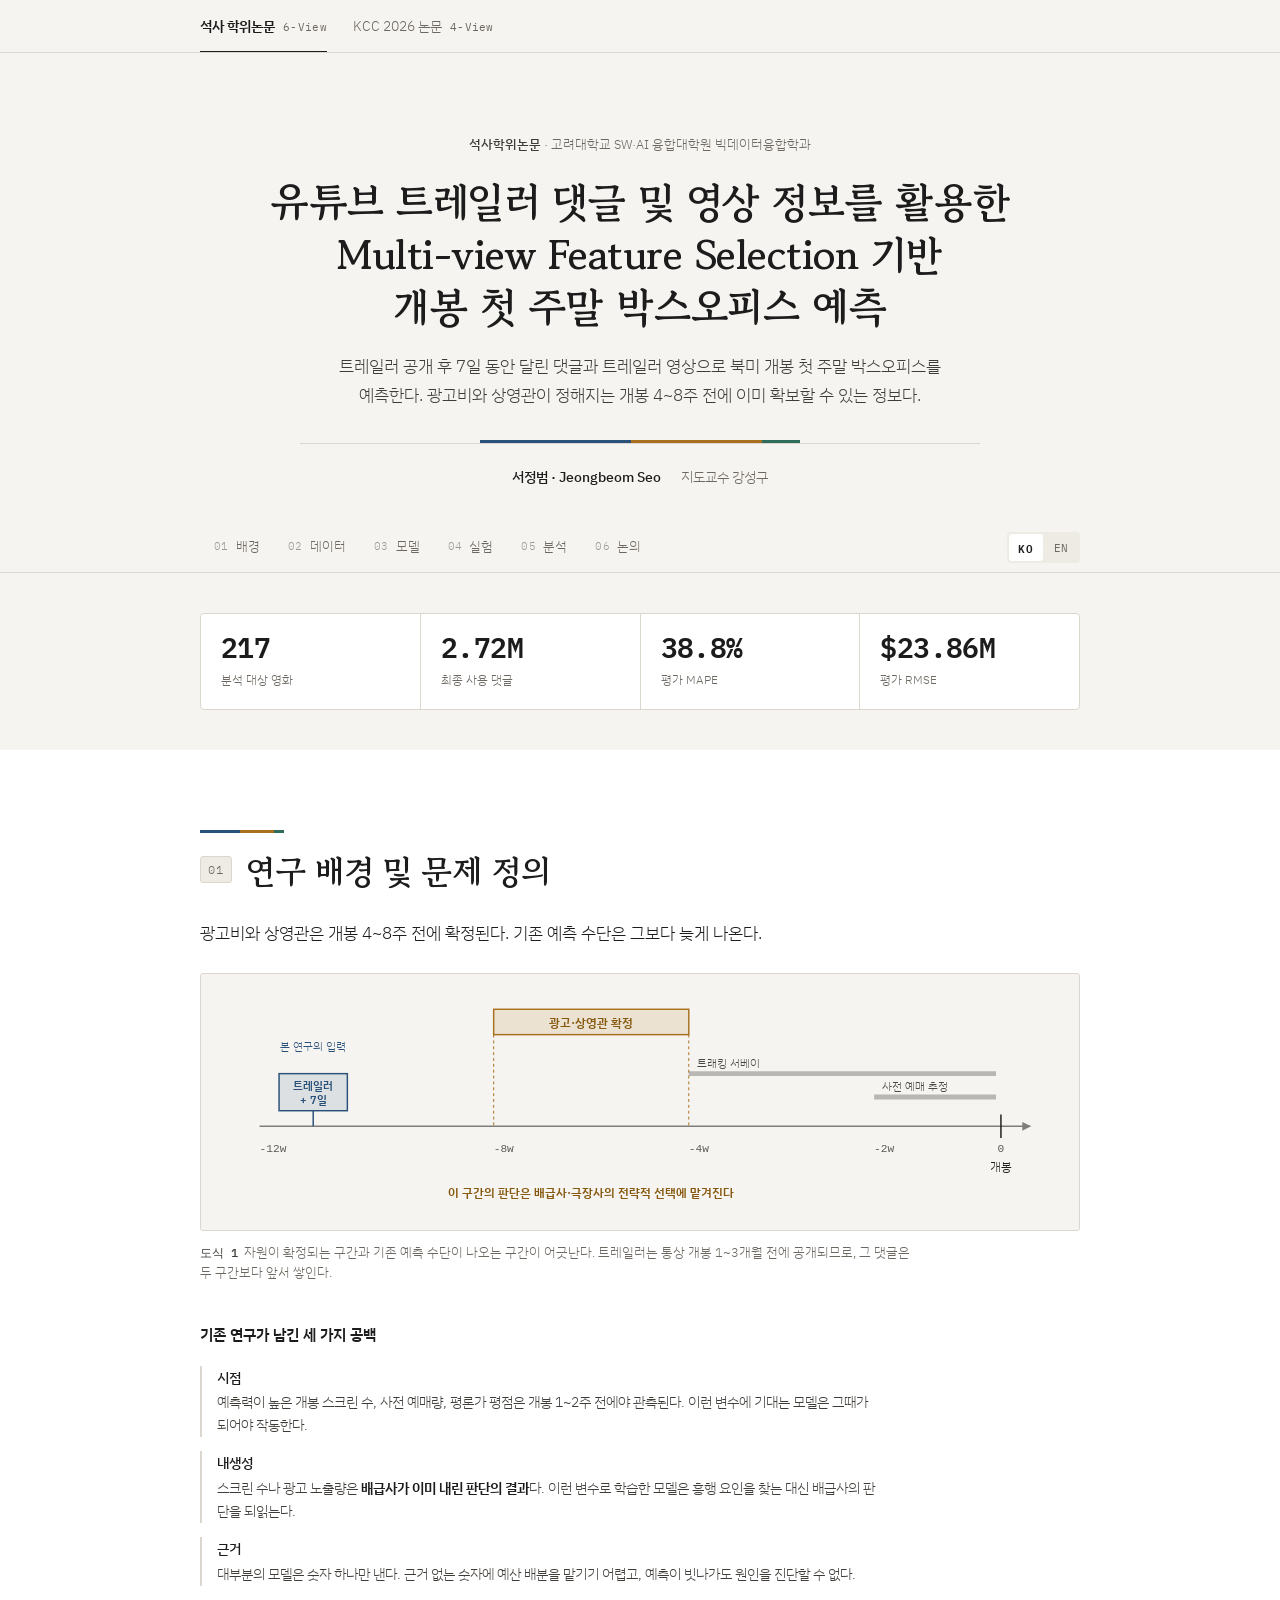
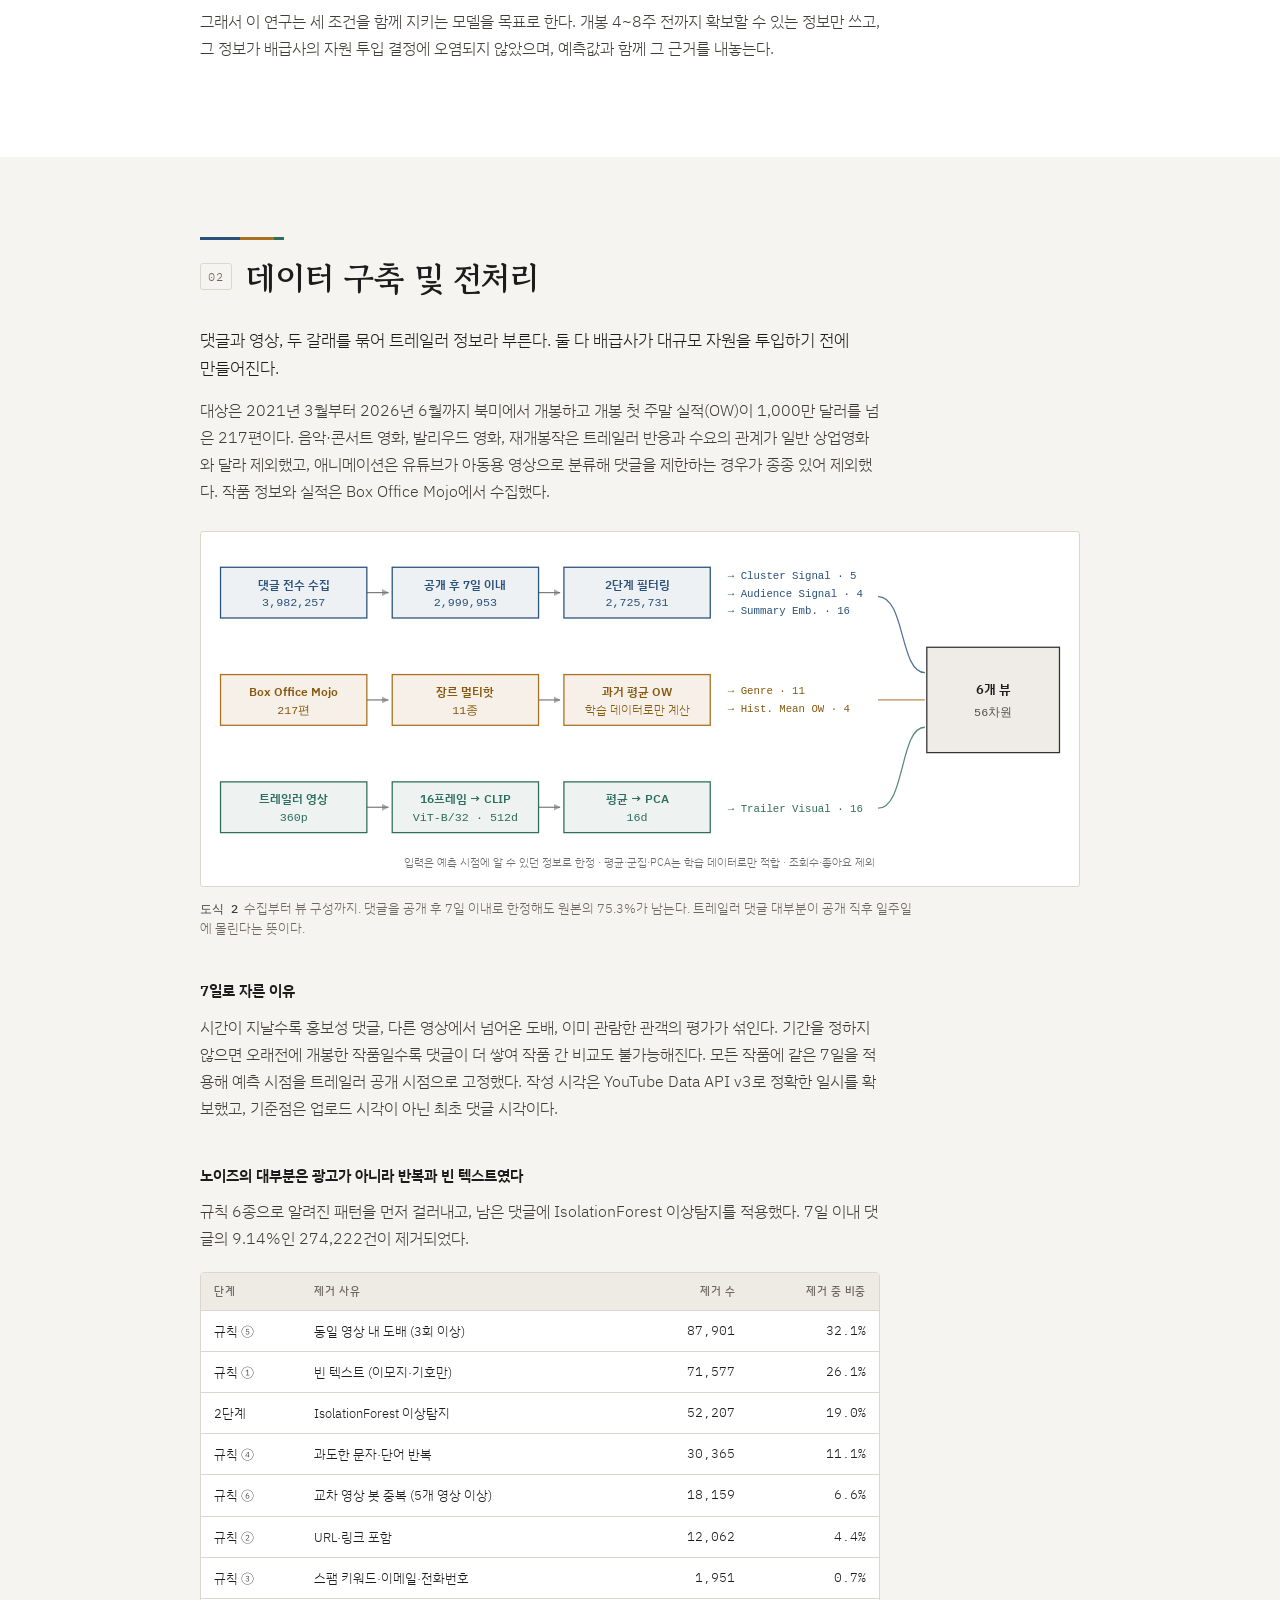
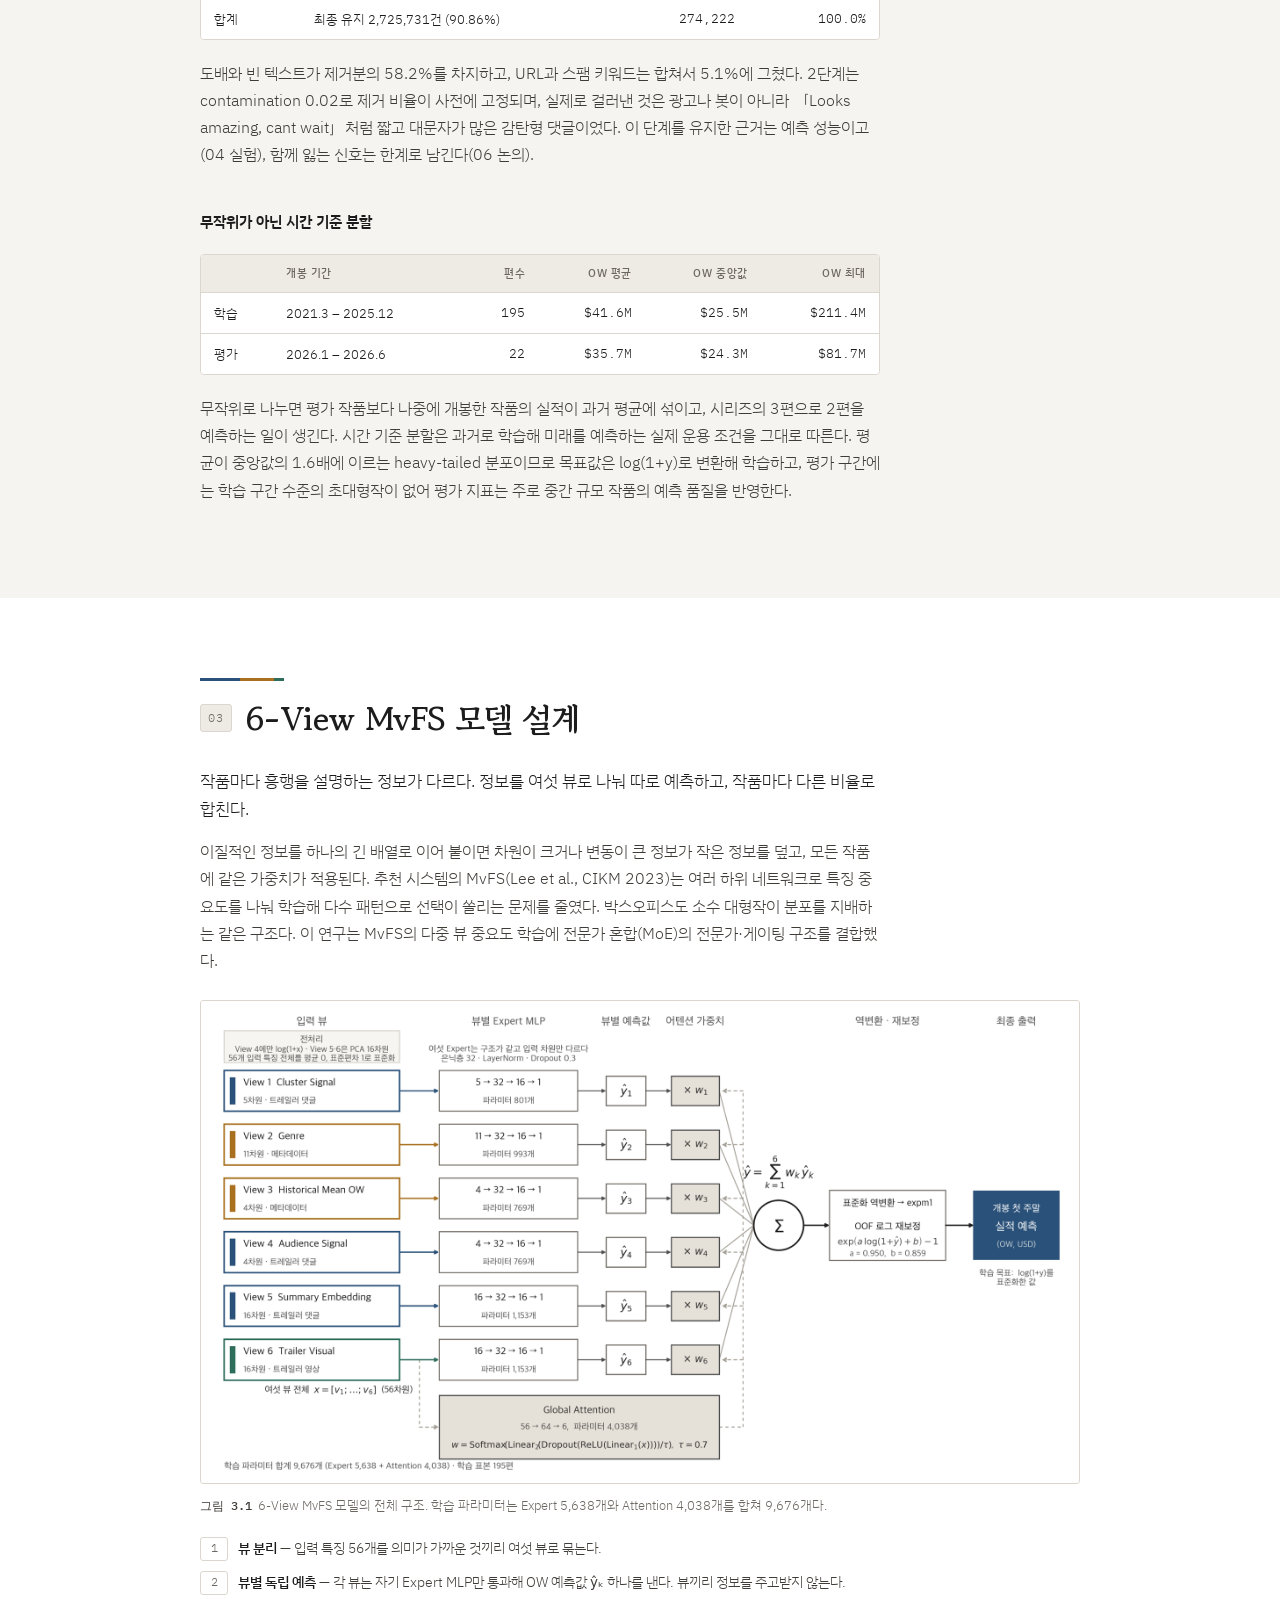
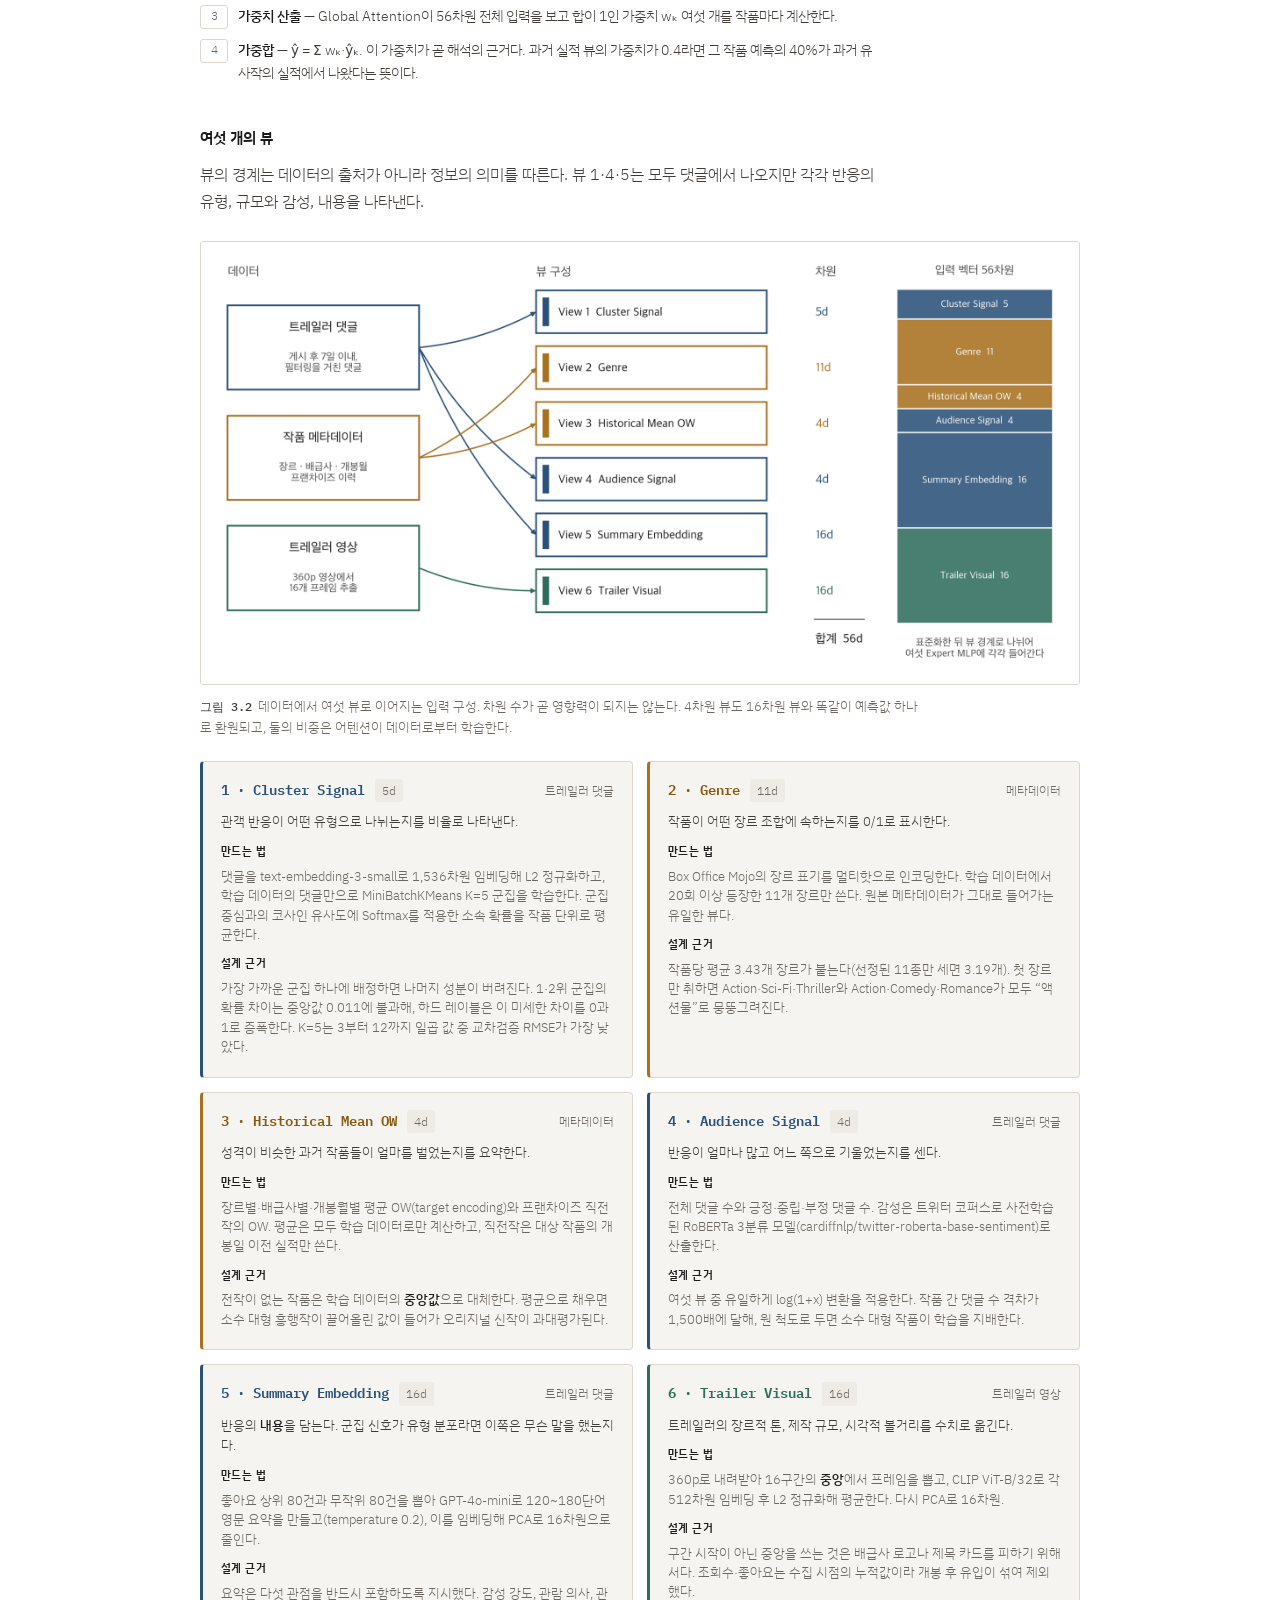
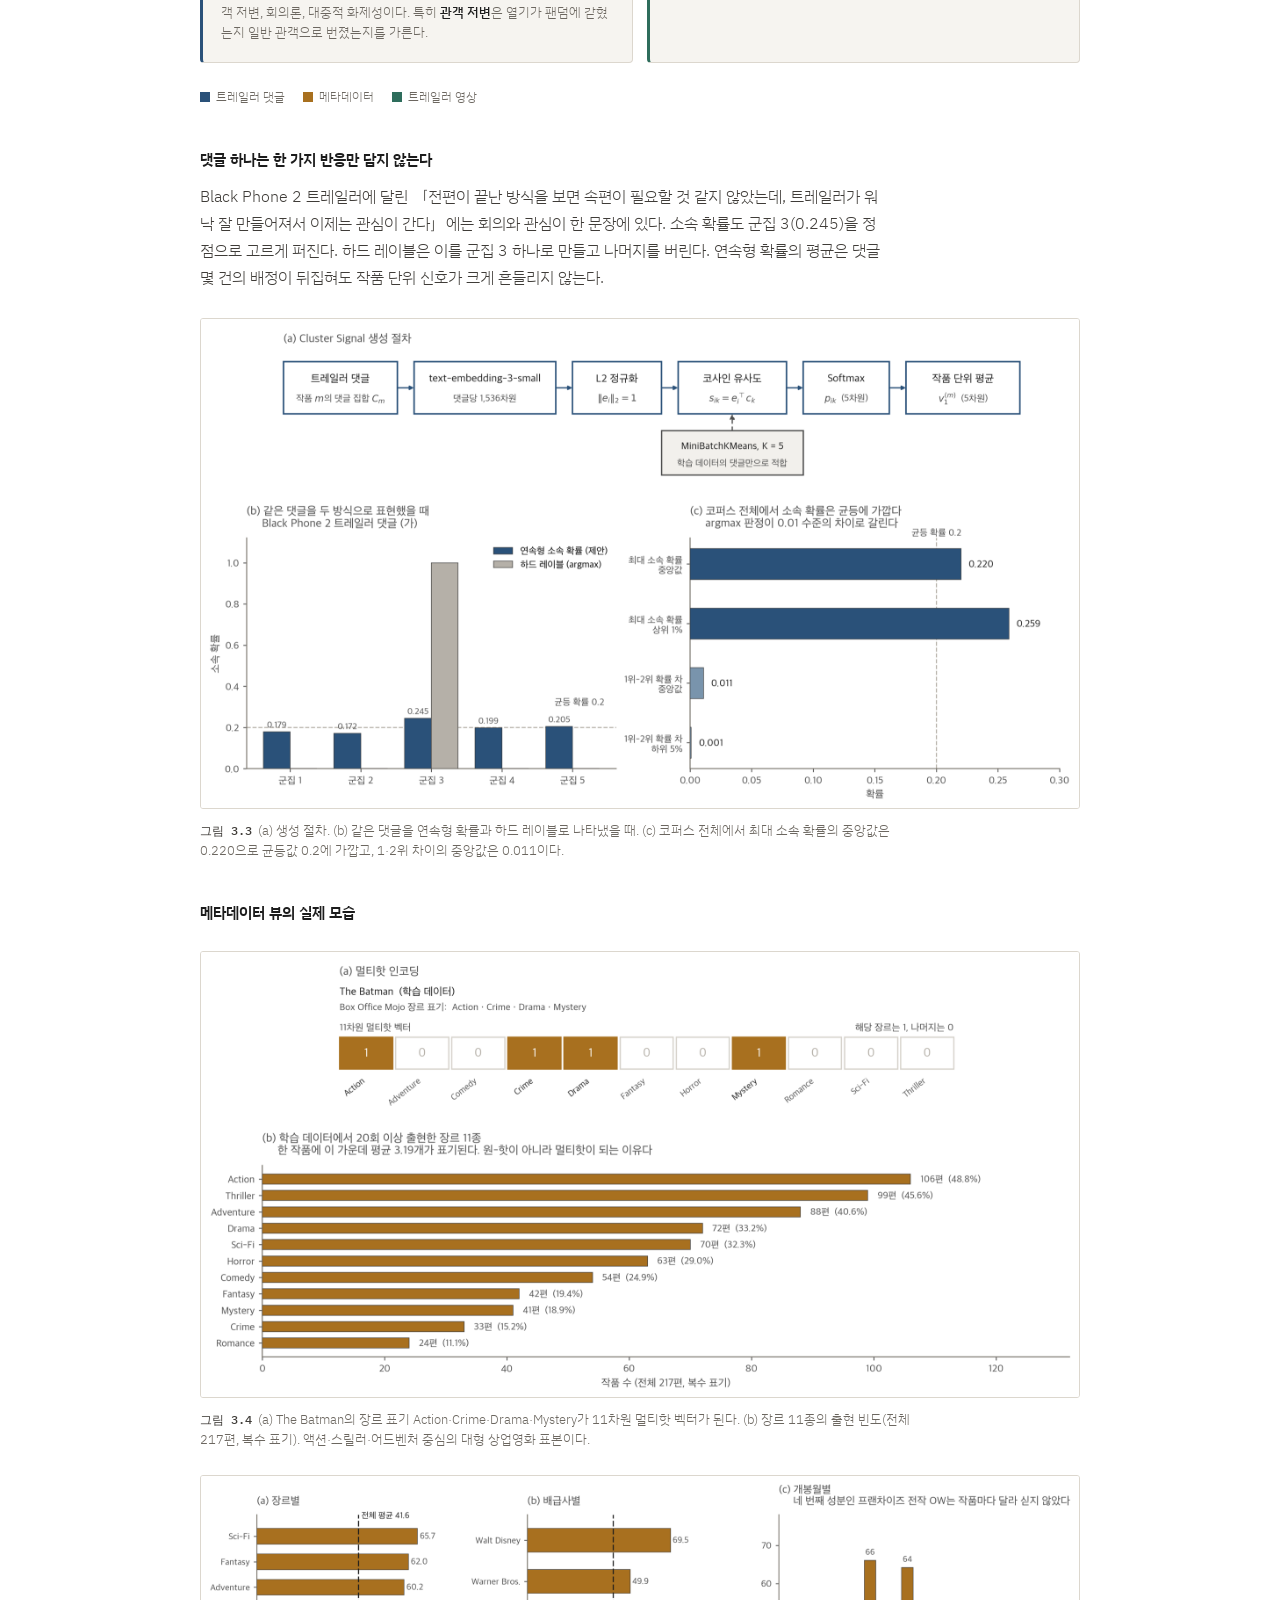
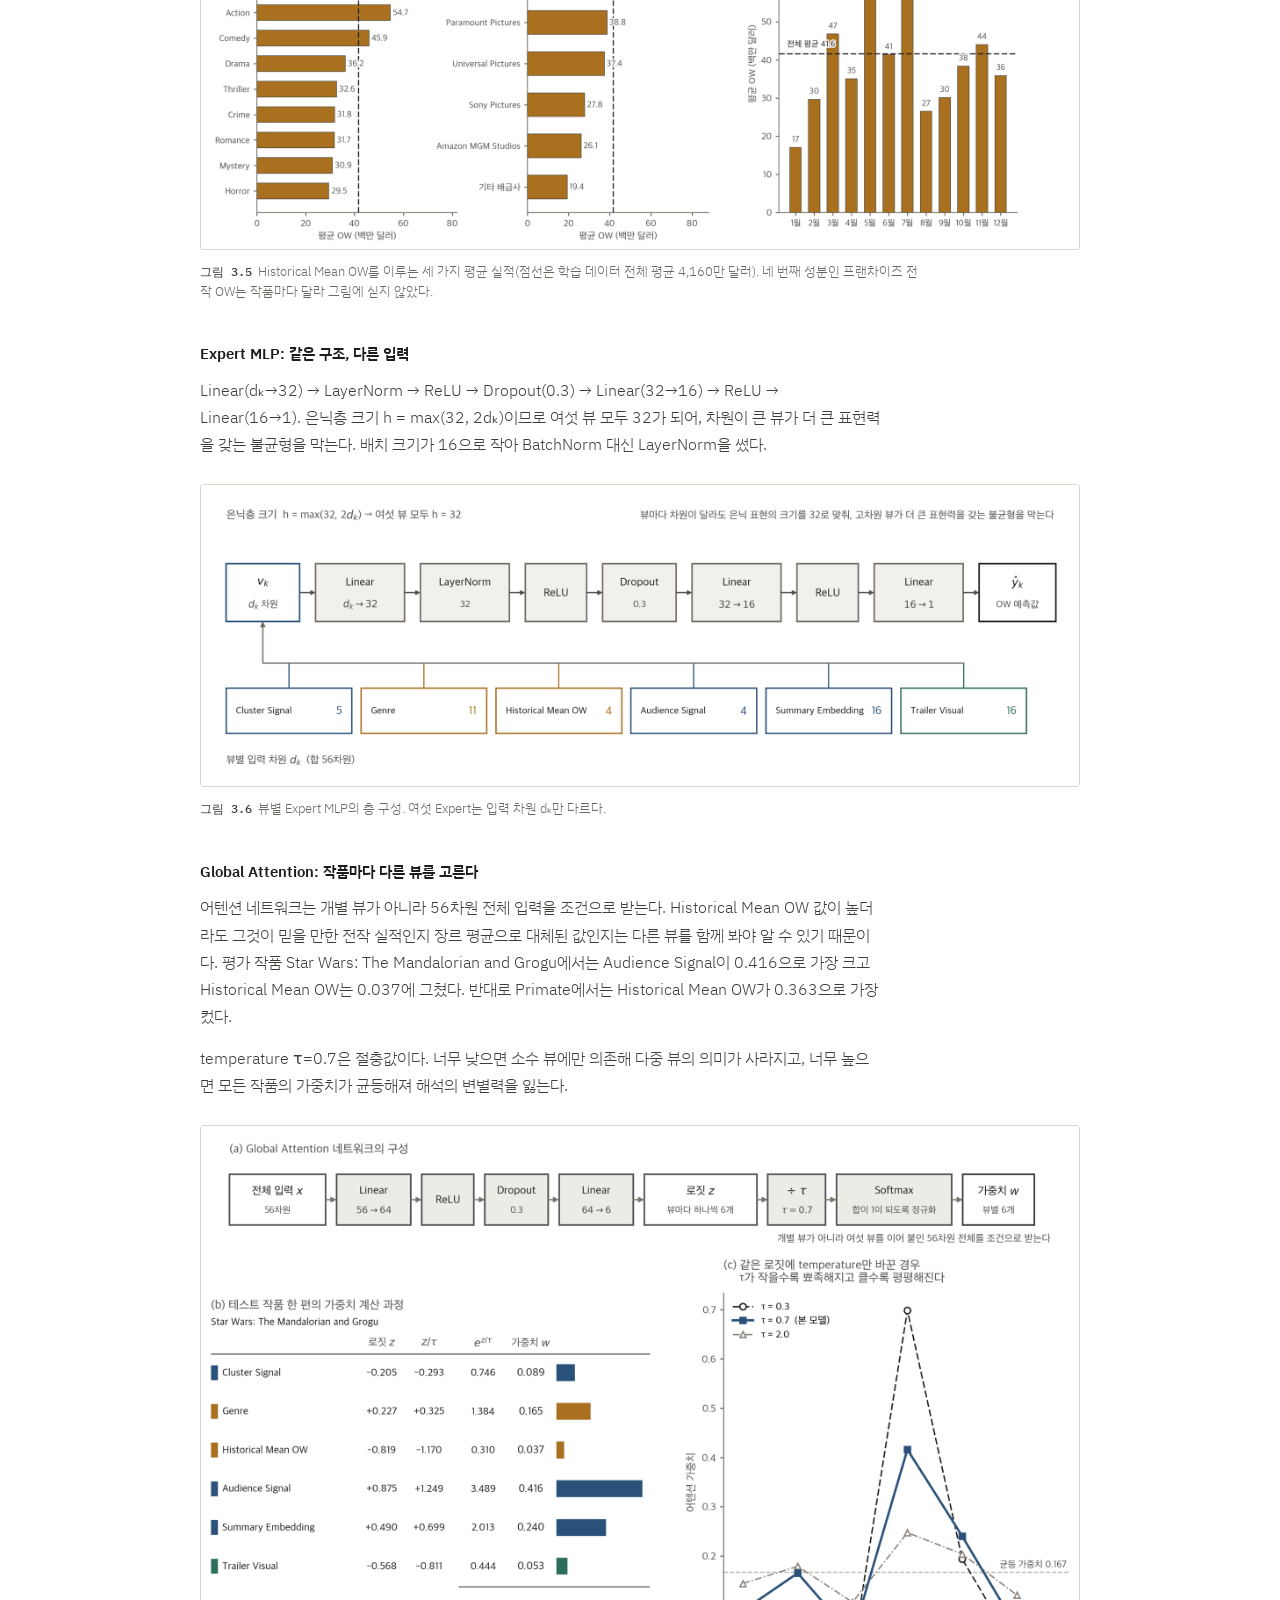
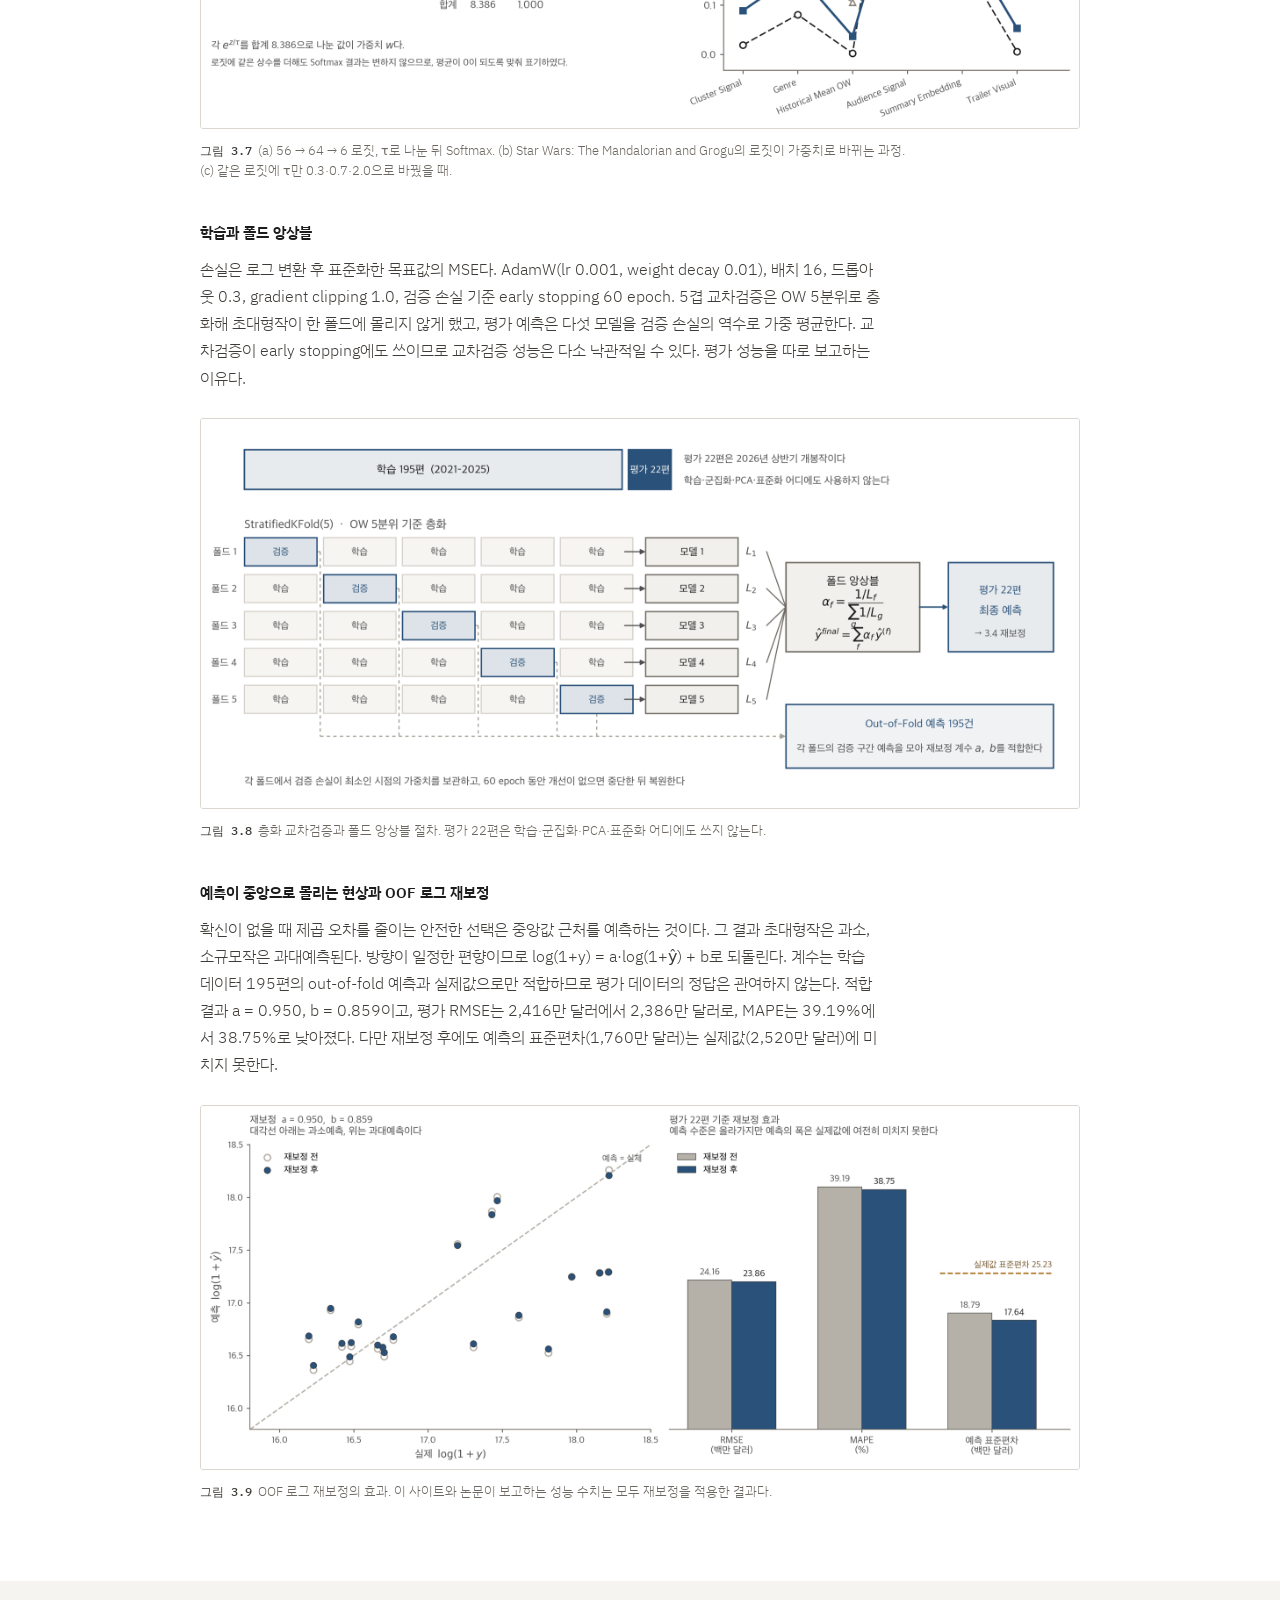
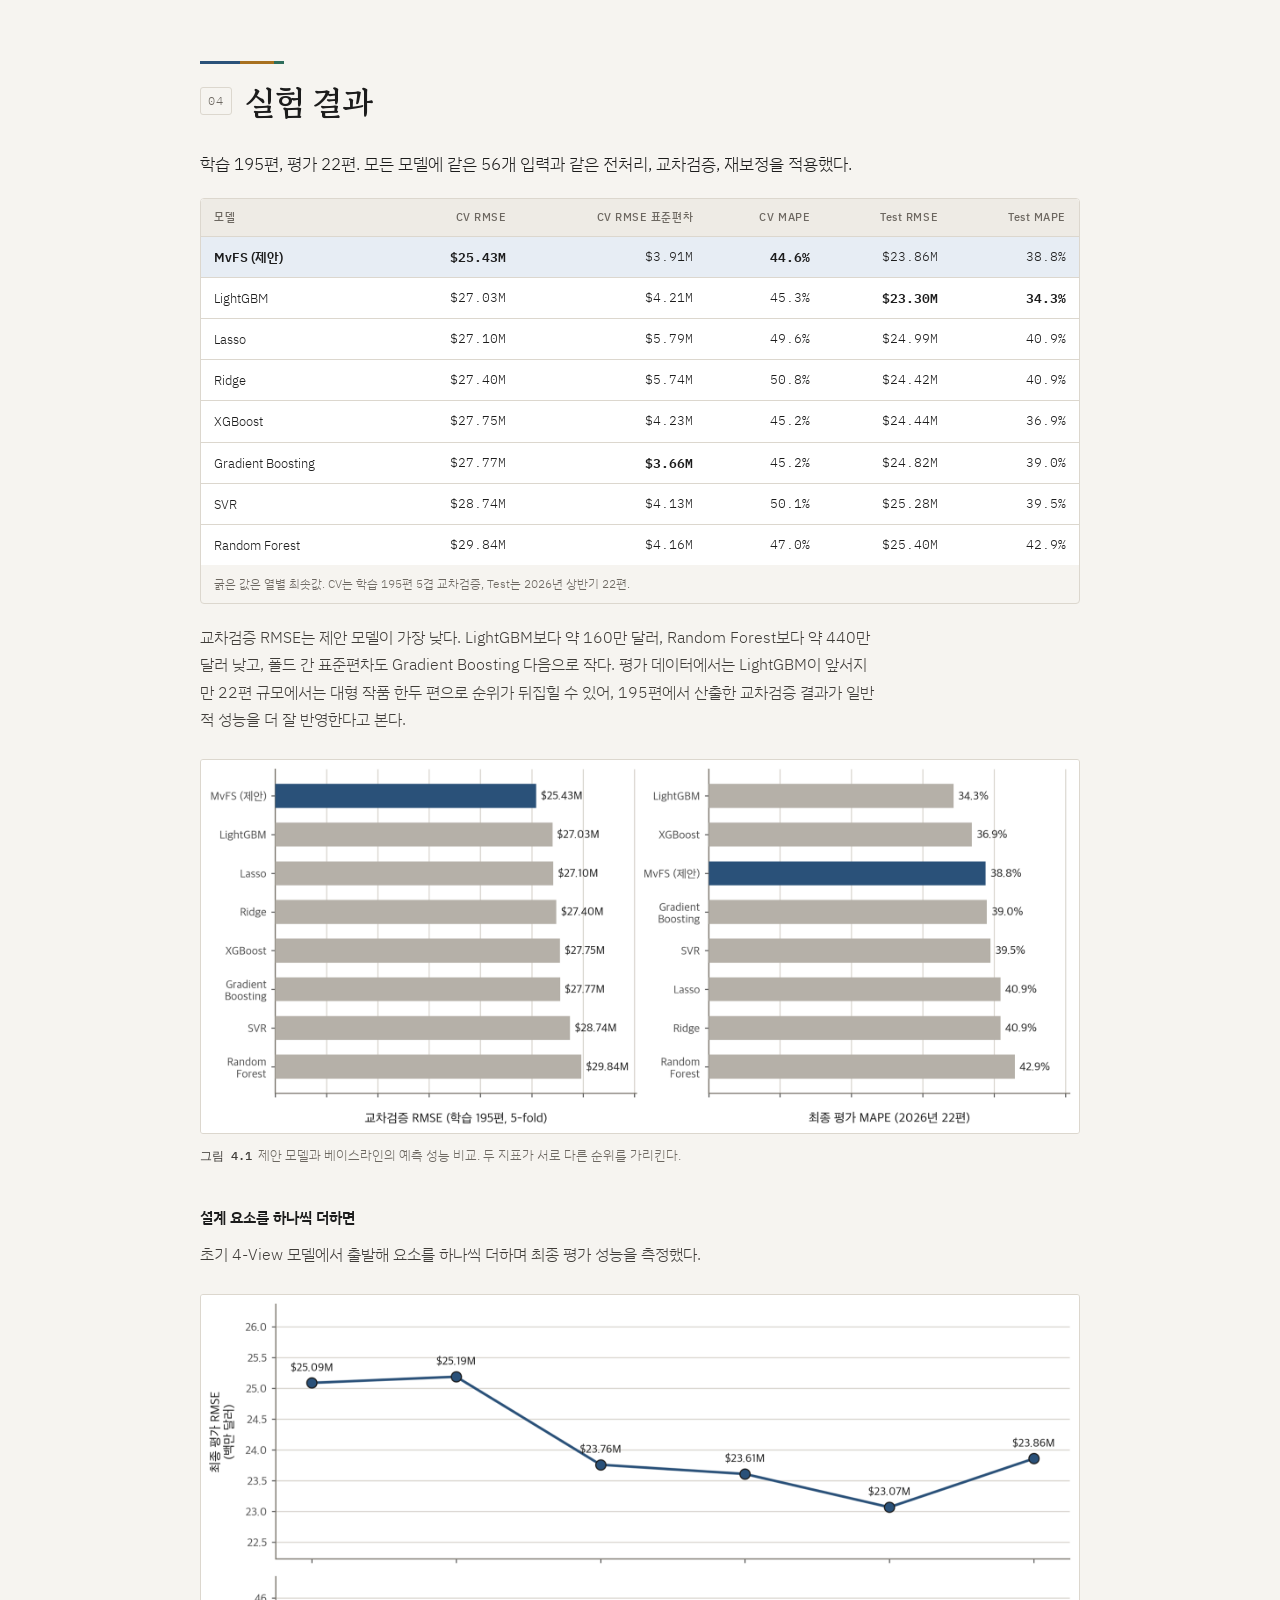
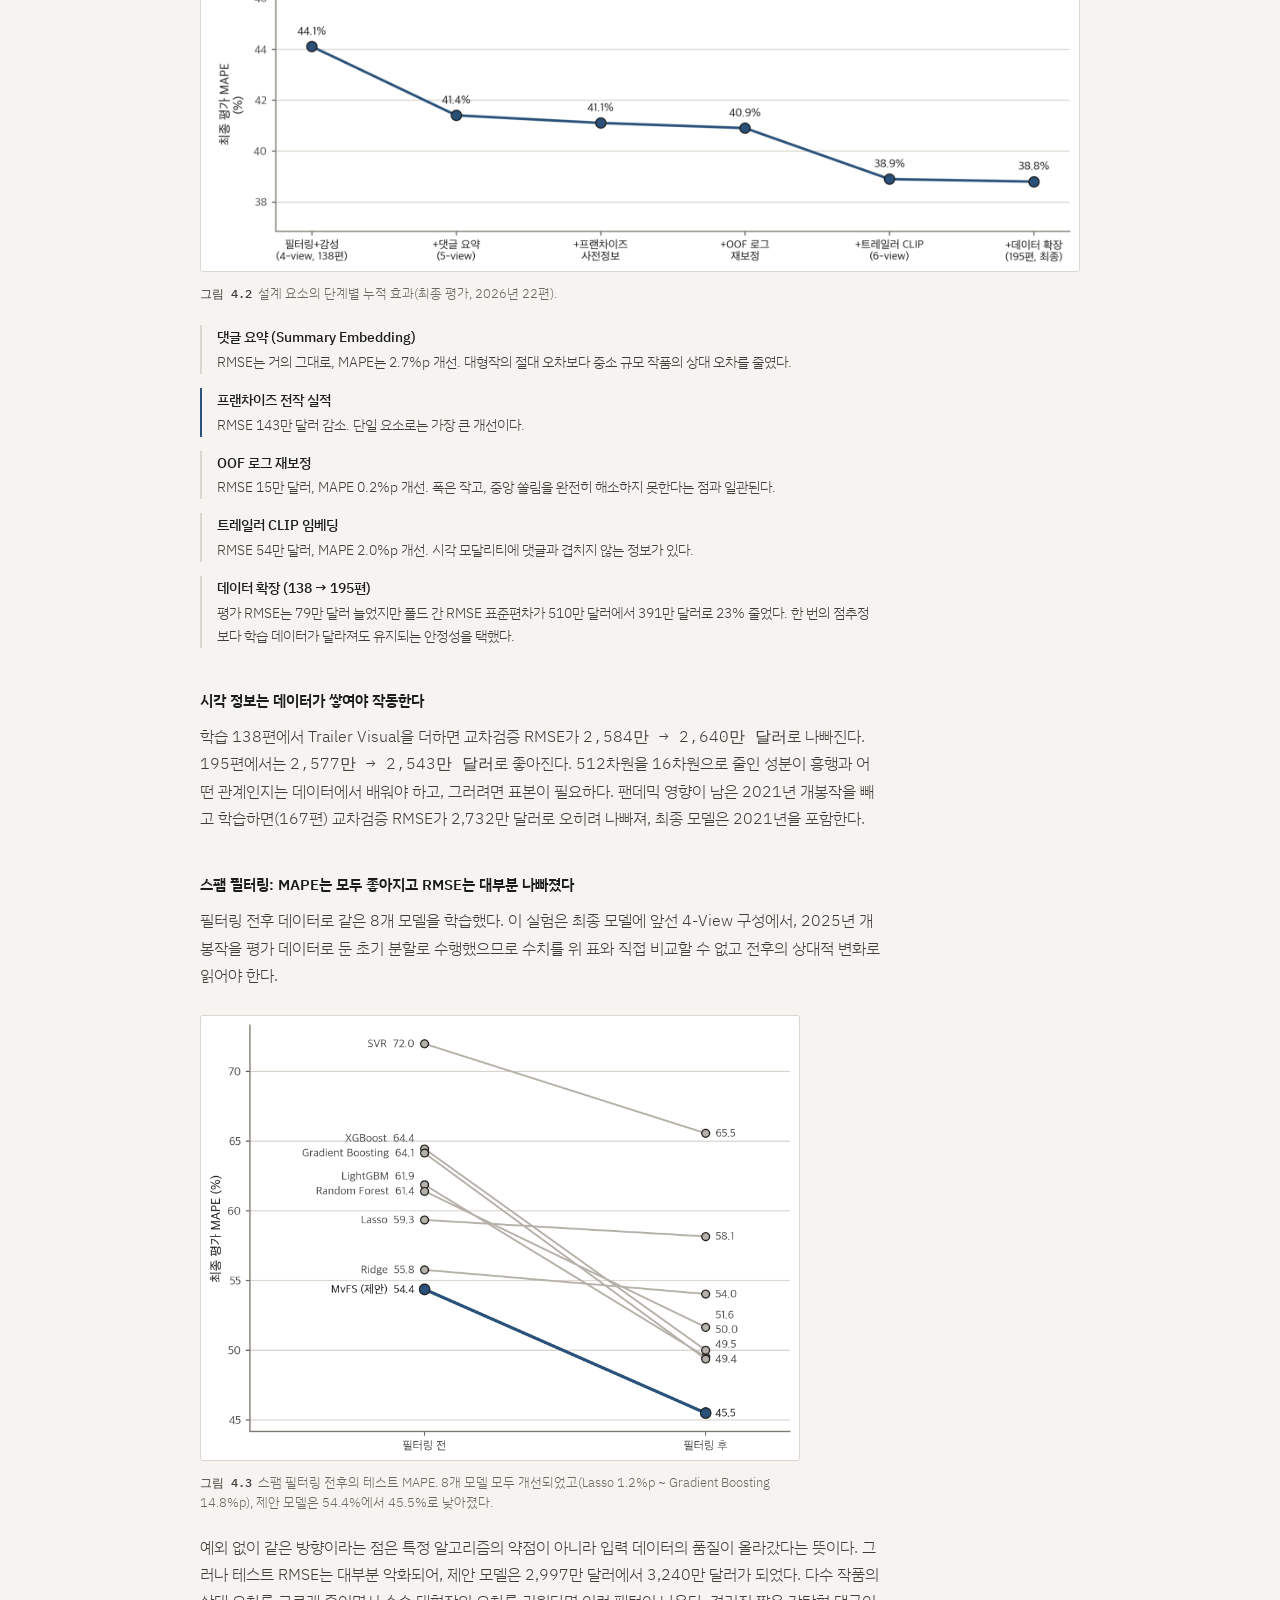
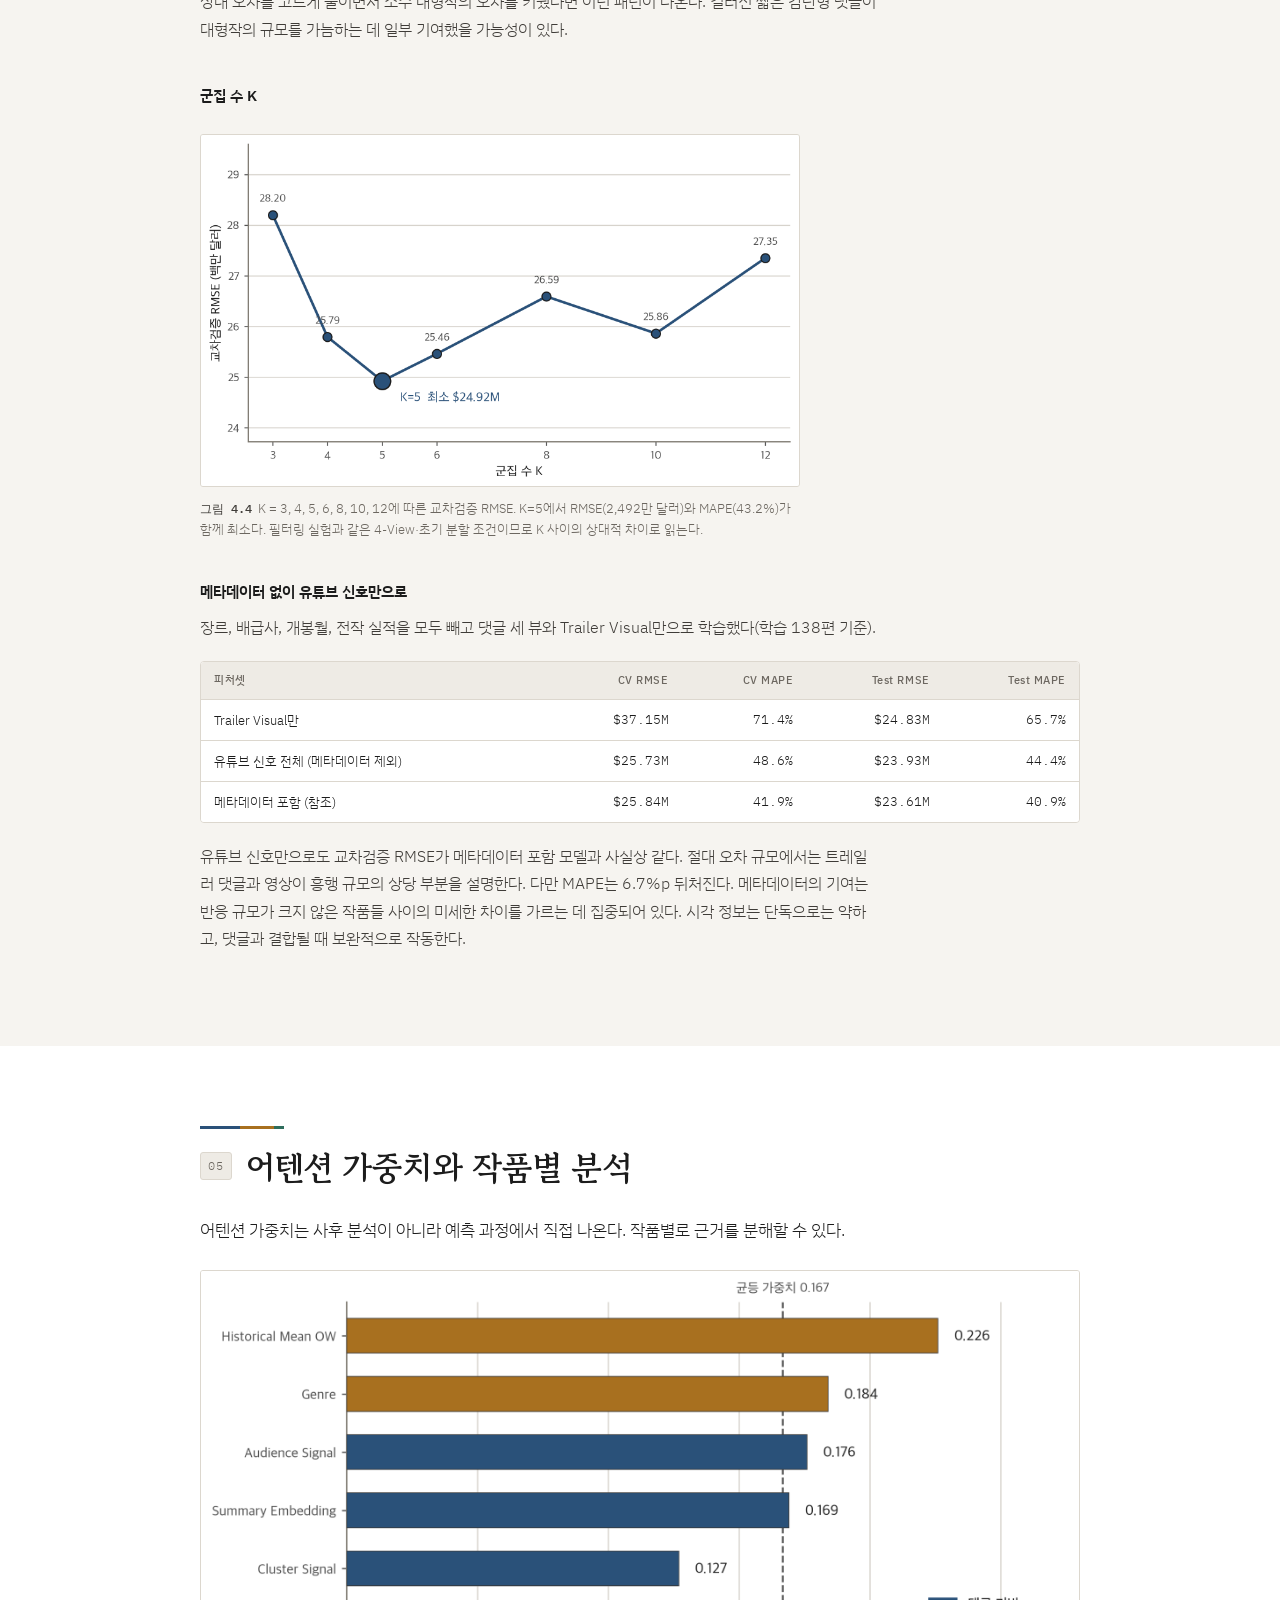
==== commit 77e78606: "KCC 2026 논문 탭과 Paper(PDF) 버튼 추가 - 상단 탭으로 석사 학위논문(index.html)과 KCC 2026 논문(kcc.html) 전환 - 학위논문 페이지에 석" ====
--- a/index.html
+++ b/index.html
@@ -14,197 +14,25 @@
 <meta name="twitter:card" content="summary_large_image">
 <link rel="icon" href="data:image/svg+xml,%3Csvg xmlns='http://www.w3.org/2000/svg' viewBox='0 0 16 16'%3E%3Crect width='16' height='16' rx='2' fill='%232a5179'/%3E%3Crect x='3' y='4' width='10' height='2' fill='white'/%3E%3Crect x='3' y='7.5' width='7' height='2' fill='white' opacity='.75'/%3E%3Crect x='3' y='11' width='4' height='2' fill='white' opacity='.5'/%3E%3C/svg%3E">
 <link rel="stylesheet" href="https://fonts.googleapis.com/css2?family=Gowun+Batang:wght@400;700&family=IBM+Plex+Sans+KR:wght@300;400;500;600&family=IBM+Plex+Mono:wght@400;500;600&display=swap">
-<style>
-  :root{color-scheme:light dark;padding-top:env(safe-area-inset-top,0px);padding-bottom:env(safe-area-inset-bottom,0px)}
-  img{max-width:100%}
-  [hidden]{display:none!important}
-</style>
+<link rel="stylesheet" href="site.css">
 </head>
 <body>
-<style>
-  /* 색은 논문 그림과 같은 팔레트: 댓글 #2a5179 · 메타데이터 #a8701f · 영상 #2e6d5c */
-  :root{
-    --ground:#f6f4f0; --surface:#ffffff; --surface-2:#eeebe5;
-    --ink:#1c1c1c; --ink-2:#3f3c38; --muted:#6c6760; --line:#dcd7ce;
-    --cmt:#2a5179; --meta:#a8701f; --meta-ink:#87590f; --vis:#2e6d5c;
-    --cmt-soft:#e7edf4; --meta-soft:#f6eedf; --vis-soft:#e4eeea;
-    --img-filter:none;
-    --display:'Gowun Batang',Georgia,'Times New Roman',serif;
-    --body:'IBM Plex Sans KR','Apple SD Gothic Neo',system-ui,sans-serif;
-    --mono:'IBM Plex Mono','SFMono-Regular',Consolas,monospace;
-  }
-  @media (prefers-color-scheme:dark){
-    :root:not([data-theme="light"]){
-      --ground:#151412; --surface:#1c1b18; --surface-2:#28261f;
-      --ink:#eeebe5; --ink-2:#c8c3ba; --muted:#979188; --line:#34312b;
-      --cmt:#8aaedb; --meta:#d9a24c; --meta-ink:#d9a24c; --vis:#4fa184;
-      --cmt-soft:#1c2633; --meta-soft:#2e2517; --vis-soft:#172a23;
-      --img-filter:brightness(.92);
-    }
-  }
-  :root[data-theme="dark"]{
-    --ground:#151412; --surface:#1c1b18; --surface-2:#28261f;
-    --ink:#eeebe5; --ink-2:#c8c3ba; --muted:#979188; --line:#34312b;
-    --cmt:#8aaedb; --meta:#d9a24c; --meta-ink:#d9a24c; --vis:#4fa184;
-    --cmt-soft:#1c2633; --meta-soft:#2e2517; --vis-soft:#172a23;
-    --img-filter:brightness(.92);
-  }
-  *{box-sizing:border-box}
-  body{background:var(--ground);color:var(--ink);font-family:var(--body);
-       font-weight:300;line-height:1.7;margin:0;-webkit-font-smoothing:antialiased}
-  .wrap{max-width:920px;margin:0 auto;padding-inline:20px}
-  .col{max-width:680px}
-  p{margin:0 0 .9em;color:var(--ink-2)}
-  h1,h2,h3{text-wrap:balance;margin:0}
-  h1,h2,h3,.lead,.sub,ul.pts b{word-break:keep-all}
-  a{color:var(--cmt)}
-  strong{font-weight:600;color:var(--ink)}
-  em{font-style:normal;color:var(--ink);font-weight:500}
-  .num{font-family:var(--mono);font-variant-numeric:tabular-nums}
-
-  /* 언어 전환 — 기본은 한국어 */
-  :root[data-lang="en"] .ko{display:none}
-  :root:not([data-lang="en"]) .en{display:none}
-  .langsw{display:flex;gap:2px;background:var(--surface-2);border-radius:4px;padding:2px;align-self:center}
-  .langsw button{font-family:var(--mono);font-size:11px;letter-spacing:.06em;border:0;
-    background:transparent;color:var(--muted);padding:4px 9px;border-radius:3px;cursor:pointer}
-  .langsw button[aria-pressed="true"]{background:var(--surface);color:var(--ink);font-weight:600}
-  .langsw button:focus-visible{outline:2px solid var(--cmt);outline-offset:1px}
-
-  /* 세 갈래 데이터의 평균 어텐션 비중(댓글 .472 · 메타 .410 · 영상 .118)을 띠 길이로 */
-  .band{height:3px;display:flex;overflow:hidden}
-  .band i{display:block;height:100%}
-  .band i:nth-child(1){background:var(--cmt);flex:47.2}
-  .band i:nth-child(2){background:var(--meta);flex:41}
-  .band i:nth-child(3){background:var(--vis);flex:11.8}
-
-  header.hero{padding-block:clamp(40px,8vw,80px) 34px;text-align:center}
-  .hero > *{margin-inline:auto}
-  h1{font-family:var(--display);font-weight:700;letter-spacing:-.012em;
-     font-size:clamp(25px,4.3vw,41px);line-height:1.28;margin-bottom:20px;max-width:860px}
-  .sub{font-size:clamp(15px,1.9vw,17px);color:var(--ink-2);max-width:620px;margin-bottom:30px}
-  .hero .band{max-width:320px}
-  @media (max-width:600px){h1 br{display:none} h1{font-size:23px}}
-  .byline{display:flex;flex-wrap:wrap;justify-content:center;gap:5px 20px;font-size:13.5px;
-          color:var(--muted);padding-top:22px;border-top:1px solid var(--line);max-width:680px}
-  .byline b{font-weight:500;color:var(--ink)}
-
-  .stats{display:grid;grid-template-columns:repeat(auto-fit,minmax(140px,1fr));gap:1px;
-         background:var(--line);border:1px solid var(--line);border-radius:4px;
-         overflow:hidden;margin-block:40px}
-  .stat{background:var(--surface);padding:18px 20px}
-  .stat .k{font-family:var(--mono);font-weight:600;font-size:clamp(21px,3.2vw,28px);
-           letter-spacing:-.02em;display:block;line-height:1.1}
-  .stat .l{font-size:12px;color:var(--muted);margin-top:7px;display:block}
-
-  nav.toc{position:sticky;top:env(safe-area-inset-top,0px);z-index:20;
-          background:color-mix(in srgb,var(--ground) 92%,transparent);
-          backdrop-filter:blur(12px);border-bottom:1px solid var(--line)}
-  .navin{display:flex;align-items:stretch;gap:16px;max-width:920px;margin-inline:auto;padding-inline:20px}
-  nav.toc ul{display:flex;gap:0;list-style:none;margin:0;padding:0;
-             overflow-x:auto;scrollbar-width:none;flex:1}
-  nav.toc ul::-webkit-scrollbar{display:none}
-  nav.toc a{display:flex;align-items:center;gap:7px;font-size:12.5px;color:var(--muted);
-            text-decoration:none;white-space:nowrap;padding:13px 14px;
-            border-bottom:2px solid transparent;transition:color .15s,border-color .15s}
-  nav.toc a .i{font-family:var(--mono);font-size:10.5px;letter-spacing:.04em;opacity:.65}
-  nav.toc a:hover,nav.toc a:focus-visible{color:var(--ink)}
-  nav.toc a[aria-current="true"]{color:var(--ink);font-weight:500;border-bottom-color:var(--cmt)}
-  nav.toc a[aria-current="true"] .i{color:var(--cmt);opacity:1}
-
-  section{padding-block:clamp(52px,7vw,80px);scroll-margin-top:60px}
-  section.alt{background:var(--surface)}
-  .shead{margin-bottom:28px}
-  .shead .band{width:84px;margin-bottom:18px}
-  .shead .row{display:flex;align-items:baseline;gap:14px}
-  .shead .n{font-family:var(--mono);font-size:11.5px;letter-spacing:.1em;color:var(--muted);
-            border:1px solid var(--line);border-radius:3px;padding:3px 7px;
-            background:var(--ground);align-self:flex-start;margin-top:5px}
-  section.alt .shead .n{background:var(--surface-2)}
-  h2{font-family:var(--display);font-weight:700;font-size:clamp(24px,3.6vw,33px);
-     letter-spacing:-.012em;line-height:1.22}
-  h3{font-size:15px;font-weight:600;margin:40px 0 10px;color:var(--ink)}
-  .lead{font-size:16.5px;color:var(--ink);font-weight:300}
-  .note{font-size:12.5px;color:var(--muted);line-height:1.6}
-
-  figure{margin:26px 0 0}
-  figure > a{display:block;cursor:zoom-in}
-  figure.narrow{max-width:600px}
-  figure img{display:block;width:100%;height:auto;border:1px solid var(--line);
-             border-radius:3px;background:#fff;filter:var(--img-filter)}
-  figure svg{display:block;width:100%;height:auto;border:1px solid var(--line);
-             border-radius:3px;background:var(--surface);padding:6px 0}
-  section.alt figure svg{background:var(--ground)}
-  figcaption{font-size:12.5px;color:var(--muted);margin-top:11px;line-height:1.6;max-width:720px}
-  figcaption b{font-family:var(--mono);font-weight:500;color:var(--ink-2);font-size:11.5px;margin-right:6px}
-  .svgmeta{fill:var(--meta-ink)}
-
-  ol.steps{list-style:none;padding:0;margin:20px 0 0;counter-reset:s;display:grid;gap:10px}
-  ol.steps li{counter-increment:s;display:grid;grid-template-columns:28px 1fr;gap:4px 10px;
-              font-size:13.5px;color:var(--ink-2)}
-  ol.steps li::before{content:counter(s);font-family:var(--mono);font-size:11.5px;color:var(--muted);
-              border:1px solid var(--line);border-radius:3px;text-align:center;height:22px;line-height:20px}
-  ol.steps b{color:var(--ink);font-weight:500}
-
-  /* 뷰 상세 카드 */
-  .vcards{display:grid;grid-template-columns:repeat(auto-fit,minmax(300px,1fr));
-          gap:14px;margin-block:24px}
-  .vcard{background:var(--ground);border:1px solid var(--line);border-radius:4px;
-         border-left:3px solid var(--c);padding:16px 18px}
-  .vcard .vh{display:flex;align-items:baseline;gap:10px;flex-wrap:wrap;margin-bottom:9px}
-  .vcard .vn{font-family:var(--mono);font-size:13.5px;font-weight:600;color:var(--t,var(--c))}
-  .vcard .vd{font-family:var(--mono);font-size:11.5px;color:var(--muted);
-             background:var(--surface-2);padding:2px 7px;border-radius:3px}
-  .vcard .vs{font-size:11.5px;color:var(--muted);margin-left:auto}
-  .vcard p{font-size:13px;margin:0 0 10px;line-height:1.6}
-  .vcard dl{margin:0;display:grid;gap:6px;font-size:12.5px}
-  .vcard dt{font-weight:600;color:var(--ink);font-size:11px;letter-spacing:.04em}
-  .vcard dd{margin:0 0 4px;color:var(--muted);line-height:1.55}
-  .legend{display:flex;flex-wrap:wrap;gap:7px 18px;font-size:12px;color:var(--muted);margin-top:12px}
-  .legend span{display:inline-flex;align-items:center;gap:6px}
-  .chip{width:10px;height:10px;display:inline-block;flex:none}
-
-  .tw{overflow-x:auto;margin-block:20px;border:1px solid var(--line);border-radius:4px}
-  table{border-collapse:collapse;width:100%;font-size:13px;background:var(--surface)}
-  section.alt table,section.alt .stat{background:var(--ground)}
-  th,td{padding:9px 13px;text-align:left;border-bottom:1px solid var(--line);white-space:nowrap}
-  th{font-weight:500;font-size:11px;letter-spacing:.05em;color:var(--muted);background:var(--surface-2)}
-  th.n{text-align:right}
-  td.n{font-family:var(--mono);font-variant-numeric:tabular-nums;text-align:right}
-  td.lo{font-weight:600;color:var(--ink)}
-  td.w{white-space:normal;min-width:180px}
-  tr:last-child td{border-bottom:none}
-  tr.best td{background:var(--cmt-soft)}
-  tr.best td:first-child{font-weight:600;color:var(--ink)}
-  tr.sum td{border-top:1px solid var(--muted)}
-  caption{caption-side:bottom;text-align:left;font-size:12px;color:var(--muted);padding:9px 13px}
-
-  ul.pts{list-style:none;padding:0;margin:18px 0 0;display:grid;gap:14px}
-  ul.pts li{border-left:2px solid var(--line);padding-left:15px;font-size:13.5px;color:var(--ink-2)}
-  ul.pts b{display:block;color:var(--ink);font-weight:500;margin-bottom:2px;font-size:14px}
-  ul.pts li.hi{border-left-color:var(--cmt)}
-
-  blockquote{margin:40px 0 0;padding:4px 0 4px 18px;border-left:2px solid var(--ink);
-             font-family:var(--display);font-size:17px;line-height:1.75;color:var(--ink)}
-  blockquote p{color:var(--ink);margin:0}
-  blockquote footer{border:0;padding:10px 0 0;text-align:left;font-family:var(--body);font-size:12px}
-
-  .refs{margin:22px 0 0;padding:0;list-style:none;font-size:12px;color:var(--muted);display:grid;gap:4px}
-
-  body > .wrap > footer{padding-block:38px 60px;border-top:1px solid var(--line);font-size:12.5px;
-         color:var(--muted);text-align:center}
-  body > .wrap > footer .band{max-width:380px;margin-inline:auto}
-  @media (prefers-reduced-motion:reduce){*{animation:none!important;transition:none!important}}
-</style>
+
+<div class="tabbar"><div class="wrap">
+  <nav aria-label="논문 버전">
+    <a href="./" aria-current="page"><span class="ko">석사 학위논문</span><span class="en">Master&rsquo;s Thesis</span><span class="t">6-View</span></a>
+    <a href="kcc.html"><span class="ko">KCC 2026 논문</span><span class="en">KCC 2026 Paper</span><span class="t">4-View</span></a>
+  </nav>
+</div></div>
 
 <div class="wrap">
   <header class="hero">
+    <p class="eyebrow"><span class="ko"><b>석사학위논문</b> · 고려대학교 SW·AI 융합대학원 빅데이터융합학과</span><span class="en"><b>Master&rsquo;s Thesis</b> · Dept. of Big Data Convergence, Graduate School of SW·AI Convergence, Korea University</span></p>
     <h1><span class="ko">유튜브 트레일러 댓글 및 영상 정보를 활용한 <br><span style="white-space:nowrap">Multi-view</span> Feature Selection 기반 <br>개봉 첫 주말 박스오피스 예측</span><span class="en">Opening Weekend Box Office Prediction <br>Based on <span style="white-space:nowrap">Multi-View</span> Feature Selection <br>Using YouTube Trailer Comments and Video</span></h1>
     <p class="sub"><span class="ko">트레일러 공개 후 7일 동안 달린 댓글과 트레일러 영상으로 북미 개봉 첫 주말 박스오피스를 예측한다. 광고비와 상영관이 정해지는 개봉 4~8주 전에 이미 확보할 수 있는 정보다.</span><span class="en">We forecast North American opening weekend box office from comments posted in the first seven days after a trailer&rsquo;s release and from the trailer footage itself &mdash; information that already exists four to eight weeks before release, when ad budgets and screens are being decided.</span></p>
     <div class="band"><i></i><i></i><i></i></div>
     <div class="byline">
       <span><b>서정범 &middot; Jeongbeom Seo</b></span>
-      <span class="ko">고려대학교 SW·AI 융합대학원 빅데이터융합학과</span><span class="en">Dept. of Big Data Convergence, Korea University</span>
       <span class="ko">지도교수 강성구</span><span class="en">Advisor: Prof. SeongKu Kang</span>
     </div>
   </header>
@@ -758,51 +586,7 @@
   </footer>
 </div>
 
-<script>
-(function(){
-  var root=document.documentElement,
-      btns=document.querySelectorAll('[data-lang-set]'),
-      imgs=[].slice.call(document.querySelectorAll('img[data-alt-en]'));
-  imgs.forEach(function(im){im.dataset.altKo=im.alt;});
-  function apply(v){
-    if(v==='en'){root.setAttribute('data-lang','en');root.lang='en';}else{root.removeAttribute('data-lang');root.lang='ko';}
-    btns.forEach(function(b){b.setAttribute('aria-pressed', String(b.dataset.langSet===v));});
-    imgs.forEach(function(im){im.alt=(v==='en')?im.dataset.altEn:im.dataset.altKo;});
-  }
-  var saved='ko';
-  try{ if(localStorage.getItem('tw-lang')==='en') saved='en'; }catch(e){}
-  apply(saved);
-  btns.forEach(function(b){
-    b.addEventListener('click',function(){
-      var v=b.dataset.langSet;
-      apply(v);
-      try{localStorage.setItem('tw-lang',v);}catch(e){}
-    });
-  });
-
-  // 현재 읽고 있는 섹션을 내비에 표시
-  var links=[].slice.call(document.querySelectorAll('nav.toc a[href^="#"]')),
-      secs=links.map(function(a){return document.getElementById(a.getAttribute('href').slice(1));});
-  function mark(i){
-    links.forEach(function(a,k){
-      if(k===i){a.setAttribute('aria-current','true');}else{a.removeAttribute('aria-current');}
-    });
-  }
-  function current(){
-    var line=window.innerHeight*0.32, best=-1;
-    secs.forEach(function(el,k){
-      if(el && el.getBoundingClientRect().top<=line) best=k;
-    });
-    mark(best);
-  }
-  var tick=false;
-  window.addEventListener('scroll',function(){
-    if(tick) return; tick=true;
-    requestAnimationFrame(function(){current();tick=false;});
-  },{passive:true});
-  current();
-})();
-</script>
+<script src="site.js"></script>
 
 </body>
 </html>
--- a/site.css
+++ b/site.css
@@ -0,0 +1,217 @@
+/* index.html(석사 학위논문)과 kcc.html(KCC 2026 논문) 공용 스타일 */
+  :root{color-scheme:light dark;padding-top:env(safe-area-inset-top,0px);padding-bottom:env(safe-area-inset-bottom,0px)}
+  img{max-width:100%}
+  [hidden]{display:none!important}
+
+  /* 색은 논문 그림과 같은 팔레트: 댓글 #2a5179 · 메타데이터 #a8701f · 영상 #2e6d5c */
+  :root{
+    --ground:#f6f4f0; --surface:#ffffff; --surface-2:#eeebe5;
+    --ink:#1c1c1c; --ink-2:#3f3c38; --muted:#6c6760; --line:#dcd7ce;
+    --cmt:#2a5179; --meta:#a8701f; --meta-ink:#87590f; --vis:#2e6d5c;
+    --cmt-soft:#e7edf4; --meta-soft:#f6eedf; --vis-soft:#e4eeea;
+    --img-filter:none;
+    --display:'Gowun Batang',Georgia,'Times New Roman',serif;
+    --body:'IBM Plex Sans KR','Apple SD Gothic Neo',system-ui,sans-serif;
+    --mono:'IBM Plex Mono','SFMono-Regular',Consolas,monospace;
+  }
+  @media (prefers-color-scheme:dark){
+    :root:not([data-theme="light"]){
+      --ground:#151412; --surface:#1c1b18; --surface-2:#28261f;
+      --ink:#eeebe5; --ink-2:#c8c3ba; --muted:#979188; --line:#34312b;
+      --cmt:#8aaedb; --meta:#d9a24c; --meta-ink:#d9a24c; --vis:#4fa184;
+      --cmt-soft:#1c2633; --meta-soft:#2e2517; --vis-soft:#172a23;
+      --img-filter:brightness(.92);
+    }
+  }
+  :root[data-theme="dark"]{
+    --ground:#151412; --surface:#1c1b18; --surface-2:#28261f;
+    --ink:#eeebe5; --ink-2:#c8c3ba; --muted:#979188; --line:#34312b;
+    --cmt:#8aaedb; --meta:#d9a24c; --meta-ink:#d9a24c; --vis:#4fa184;
+    --cmt-soft:#1c2633; --meta-soft:#2e2517; --vis-soft:#172a23;
+    --img-filter:brightness(.92);
+  }
+  *{box-sizing:border-box}
+  body{background:var(--ground);color:var(--ink);font-family:var(--body);
+       font-weight:300;line-height:1.7;margin:0;-webkit-font-smoothing:antialiased}
+  .wrap{max-width:920px;margin:0 auto;padding-inline:20px}
+  .col{max-width:680px}
+  p{margin:0 0 .9em;color:var(--ink-2)}
+  h1,h2,h3{text-wrap:balance;margin:0}
+  h1,h2,h3,.lead,.sub,ul.pts b{word-break:keep-all}
+  a{color:var(--cmt)}
+  strong{font-weight:600;color:var(--ink)}
+  em{font-style:normal;color:var(--ink);font-weight:500}
+  .num{font-family:var(--mono);font-variant-numeric:tabular-nums}
+
+  /* 언어 전환 — 기본은 한국어 */
+  :root[data-lang="en"] .ko{display:none}
+  :root:not([data-lang="en"]) .en{display:none}
+  .langsw{display:flex;gap:2px;background:var(--surface-2);border-radius:4px;padding:2px;align-self:center}
+  .langsw button{font-family:var(--mono);font-size:11px;letter-spacing:.06em;border:0;
+    background:transparent;color:var(--muted);padding:4px 9px;border-radius:3px;cursor:pointer}
+  .langsw button[aria-pressed="true"]{background:var(--surface);color:var(--ink);font-weight:600}
+  .langsw button:focus-visible{outline:2px solid var(--cmt);outline-offset:1px}
+
+  /* 세 갈래 데이터의 평균 어텐션 비중(댓글 .472 · 메타 .410 · 영상 .118)을 띠 길이로 */
+  .band{height:3px;display:flex;overflow:hidden}
+  .band i{display:block;height:100%}
+  .band i:nth-child(1){background:var(--cmt);flex:47.2}
+  .band i:nth-child(2){background:var(--meta);flex:41}
+  .band i:nth-child(3){background:var(--vis);flex:11.8}
+
+  header.hero{padding-block:clamp(40px,8vw,80px) 34px;text-align:center}
+  .hero > *{margin-inline:auto}
+  h1{font-family:var(--display);font-weight:700;letter-spacing:-.012em;
+     font-size:clamp(25px,4.3vw,41px);line-height:1.28;margin-bottom:20px;max-width:860px}
+  .sub{font-size:clamp(15px,1.9vw,17px);color:var(--ink-2);max-width:620px;margin-bottom:30px}
+  .hero .band{max-width:320px}
+  @media (max-width:600px){h1 br{display:none} h1{font-size:23px}}
+  .byline{display:flex;flex-wrap:wrap;justify-content:center;gap:5px 20px;font-size:13.5px;
+          color:var(--muted);padding-top:22px;border-top:1px solid var(--line);max-width:680px}
+  .byline b{font-weight:500;color:var(--ink)}
+
+  .stats{display:grid;grid-template-columns:repeat(auto-fit,minmax(140px,1fr));gap:1px;
+         background:var(--line);border:1px solid var(--line);border-radius:4px;
+         overflow:hidden;margin-block:40px}
+  .stat{background:var(--surface);padding:18px 20px}
+  .stat .k{font-family:var(--mono);font-weight:600;font-size:clamp(21px,3.2vw,28px);
+           letter-spacing:-.02em;display:block;line-height:1.1}
+  .stat .l{font-size:12px;color:var(--muted);margin-top:7px;display:block}
+
+  nav.toc{position:sticky;top:env(safe-area-inset-top,0px);z-index:20;
+          background:color-mix(in srgb,var(--ground) 92%,transparent);
+          backdrop-filter:blur(12px);border-bottom:1px solid var(--line)}
+  .navin{display:flex;align-items:stretch;gap:16px;max-width:920px;margin-inline:auto;padding-inline:20px}
+  nav.toc ul{display:flex;gap:0;list-style:none;margin:0;padding:0;
+             overflow-x:auto;scrollbar-width:none;flex:1}
+  nav.toc ul::-webkit-scrollbar{display:none}
+  nav.toc a{display:flex;align-items:center;gap:7px;font-size:12.5px;color:var(--muted);
+            text-decoration:none;white-space:nowrap;padding:13px 14px;
+            border-bottom:2px solid transparent;transition:color .15s,border-color .15s}
+  nav.toc a .i{font-family:var(--mono);font-size:10.5px;letter-spacing:.04em;opacity:.65}
+  nav.toc a:hover,nav.toc a:focus-visible{color:var(--ink)}
+  nav.toc a[aria-current="true"]{color:var(--ink);font-weight:500;border-bottom-color:var(--cmt)}
+  nav.toc a[aria-current="true"] .i{color:var(--cmt);opacity:1}
+
+  section{padding-block:clamp(52px,7vw,80px);scroll-margin-top:60px}
+  section.alt{background:var(--surface)}
+  .shead{margin-bottom:28px}
+  .shead .band{width:84px;margin-bottom:18px}
+  .shead .row{display:flex;align-items:baseline;gap:14px}
+  .shead .n{font-family:var(--mono);font-size:11.5px;letter-spacing:.1em;color:var(--muted);
+            border:1px solid var(--line);border-radius:3px;padding:3px 7px;
+            background:var(--ground);align-self:flex-start;margin-top:5px}
+  section.alt .shead .n{background:var(--surface-2)}
+  h2{font-family:var(--display);font-weight:700;font-size:clamp(24px,3.6vw,33px);
+     letter-spacing:-.012em;line-height:1.22}
+  h3{font-size:15px;font-weight:600;margin:40px 0 10px;color:var(--ink)}
+  .lead{font-size:16.5px;color:var(--ink);font-weight:300}
+  .note{font-size:12.5px;color:var(--muted);line-height:1.6}
+
+  figure{margin:26px 0 0}
+  figure > a{display:block;cursor:zoom-in}
+  figure.narrow{max-width:600px}
+  figure img{display:block;width:100%;height:auto;border:1px solid var(--line);
+             border-radius:3px;background:#fff;filter:var(--img-filter)}
+  figure svg{display:block;width:100%;height:auto;border:1px solid var(--line);
+             border-radius:3px;background:var(--surface);padding:6px 0}
+  section.alt figure svg{background:var(--ground)}
+  figcaption{font-size:12.5px;color:var(--muted);margin-top:11px;line-height:1.6;max-width:720px}
+  figcaption b{font-family:var(--mono);font-weight:500;color:var(--ink-2);font-size:11.5px;margin-right:6px}
+  .svgmeta{fill:var(--meta-ink)}
+
+  ol.steps{list-style:none;padding:0;margin:20px 0 0;counter-reset:s;display:grid;gap:10px}
+  ol.steps li{counter-increment:s;display:grid;grid-template-columns:28px 1fr;gap:4px 10px;
+              font-size:13.5px;color:var(--ink-2)}
+  ol.steps li::before{content:counter(s);font-family:var(--mono);font-size:11.5px;color:var(--muted);
+              border:1px solid var(--line);border-radius:3px;text-align:center;height:22px;line-height:20px}
+  ol.steps b{color:var(--ink);font-weight:500}
+
+  /* 뷰 상세 카드 */
+  .vcards{display:grid;grid-template-columns:repeat(auto-fit,minmax(300px,1fr));
+          gap:14px;margin-block:24px}
+  .vcard{background:var(--ground);border:1px solid var(--line);border-radius:4px;
+         border-left:3px solid var(--c);padding:16px 18px}
+  .vcard .vh{display:flex;align-items:baseline;gap:10px;flex-wrap:wrap;margin-bottom:9px}
+  .vcard .vn{font-family:var(--mono);font-size:13.5px;font-weight:600;color:var(--t,var(--c))}
+  .vcard .vd{font-family:var(--mono);font-size:11.5px;color:var(--muted);
+             background:var(--surface-2);padding:2px 7px;border-radius:3px}
+  .vcard .vs{font-size:11.5px;color:var(--muted);margin-left:auto}
+  .vcard p{font-size:13px;margin:0 0 10px;line-height:1.6}
+  .vcard dl{margin:0;display:grid;gap:6px;font-size:12.5px}
+  .vcard dt{font-weight:600;color:var(--ink);font-size:11px;letter-spacing:.04em}
+  .vcard dd{margin:0 0 4px;color:var(--muted);line-height:1.55}
+  .legend{display:flex;flex-wrap:wrap;gap:7px 18px;font-size:12px;color:var(--muted);margin-top:12px}
+  .legend span{display:inline-flex;align-items:center;gap:6px}
+  .chip{width:10px;height:10px;display:inline-block;flex:none}
+
+  .tw{overflow-x:auto;margin-block:20px;border:1px solid var(--line);border-radius:4px}
+  table{border-collapse:collapse;width:100%;font-size:13px;background:var(--surface)}
+  section.alt table,section.alt .stat{background:var(--ground)}
+  th,td{padding:9px 13px;text-align:left;border-bottom:1px solid var(--line);white-space:nowrap}
+  th{font-weight:500;font-size:11px;letter-spacing:.05em;color:var(--muted);background:var(--surface-2)}
+  th.n{text-align:right}
+  td.n{font-family:var(--mono);font-variant-numeric:tabular-nums;text-align:right}
+  td.lo{font-weight:600;color:var(--ink)}
+  td.w{white-space:normal;min-width:180px}
+  tr:last-child td{border-bottom:none}
+  tr.best td{background:var(--cmt-soft)}
+  tr.best td:first-child{font-weight:600;color:var(--ink)}
+  tr.sum td{border-top:1px solid var(--muted)}
+  caption{caption-side:bottom;text-align:left;font-size:12px;color:var(--muted);padding:9px 13px}
+
+  ul.pts{list-style:none;padding:0;margin:18px 0 0;display:grid;gap:14px}
+  ul.pts li{border-left:2px solid var(--line);padding-left:15px;font-size:13.5px;color:var(--ink-2)}
+  ul.pts b{display:block;color:var(--ink);font-weight:500;margin-bottom:2px;font-size:14px}
+  ul.pts li.hi{border-left-color:var(--cmt)}
+
+  blockquote{margin:40px 0 0;padding:4px 0 4px 18px;border-left:2px solid var(--ink);
+             font-family:var(--display);font-size:17px;line-height:1.75;color:var(--ink)}
+  blockquote p{color:var(--ink);margin:0}
+  blockquote footer{border:0;padding:10px 0 0;text-align:left;font-family:var(--body);font-size:12px}
+
+  .refs{margin:22px 0 0;padding:0;list-style:none;font-size:12px;color:var(--muted);display:grid;gap:4px}
+
+  body > .wrap > footer{padding-block:38px 60px;border-top:1px solid var(--line);font-size:12.5px;
+         color:var(--muted);text-align:center}
+  body > .wrap > footer .band{max-width:380px;margin-inline:auto}
+  @media (prefers-reduced-motion:reduce){*{animation:none!important;transition:none!important}}
+
+  /* 상단 탭: 석사 학위논문 / KCC 2026 논문 */
+  .tabbar{border-bottom:1px solid var(--line)}
+  .tabbar nav{display:flex;gap:26px;overflow-x:auto;scrollbar-width:none}
+  .tabbar nav::-webkit-scrollbar{display:none}
+  .tabbar a{display:flex;align-items:baseline;gap:8px;white-space:nowrap;font-size:13.5px;color:var(--muted);
+            text-decoration:none;padding:15px 0 13px;border-bottom:2px solid transparent;margin-bottom:-1px}
+  .tabbar a:hover,.tabbar a:focus-visible{color:var(--ink)}
+  .tabbar a[aria-current="page"]{color:var(--ink);font-weight:600;border-bottom-color:var(--ink)}
+  .tabbar a .t{font-family:var(--mono);font-size:10.5px;font-weight:400;color:var(--muted);letter-spacing:.03em}
+
+  .eyebrow{font-size:13px;color:var(--muted);margin:0 0 20px;word-break:keep-all}
+  .eyebrow b{font-weight:500;color:var(--ink-2)}
+
+  .btns{display:flex;flex-wrap:wrap;gap:10px;justify-content:center;margin-top:24px}
+  .btn{display:inline-flex;align-items:center;gap:8px;font-family:var(--mono);font-size:13px;font-weight:500;
+       letter-spacing:.02em;color:var(--ground);background:var(--ink);text-decoration:none;
+       padding:9px 16px 9px 13px;border-radius:3px;border:1px solid var(--ink)}
+  .btn:hover,.btn:focus-visible{background:transparent;color:var(--ink)}
+  .btn svg{width:15px;height:15px;flex:none}
+  .btn small{font-size:10.5px;opacity:.7;font-weight:400}
+
+  /* 논문 수식 */
+  .eq{font-family:'Times New Roman',Georgia,serif;font-size:16px;color:var(--ink);background:var(--surface-2);
+      padding:12px 16px;border-radius:3px;margin:14px 0 16px;overflow-x:auto;white-space:nowrap}
+  section.alt .eq{background:var(--ground)}
+  .eq i{font-style:italic}
+  .eq .sep{display:inline-block;width:34px}
+  .frac{display:inline-flex;flex-direction:column;vertical-align:middle;text-align:center;margin:0 3px;font-size:14px;line-height:1.25}
+  .frac > span:first-child{border-bottom:1px solid currentColor;padding:0 4px 1px}
+  .frac > span:last-child{padding:1px 4px 0}
+
+  figure.paperfig img{max-width:640px}
+  .callout{border:1px solid var(--line);border-left:3px solid var(--ink);background:var(--surface);
+           padding:16px 18px;margin-top:22px;font-size:13.5px;color:var(--ink-2)}
+  section.alt .callout{background:var(--ground)}
+  .callout a{font-weight:500}
+  @media (max-width:600px){.eq{white-space:normal;line-height:2.1}.eq .sep{display:block;height:4px}}
+  figure + .col{margin-top:22px}
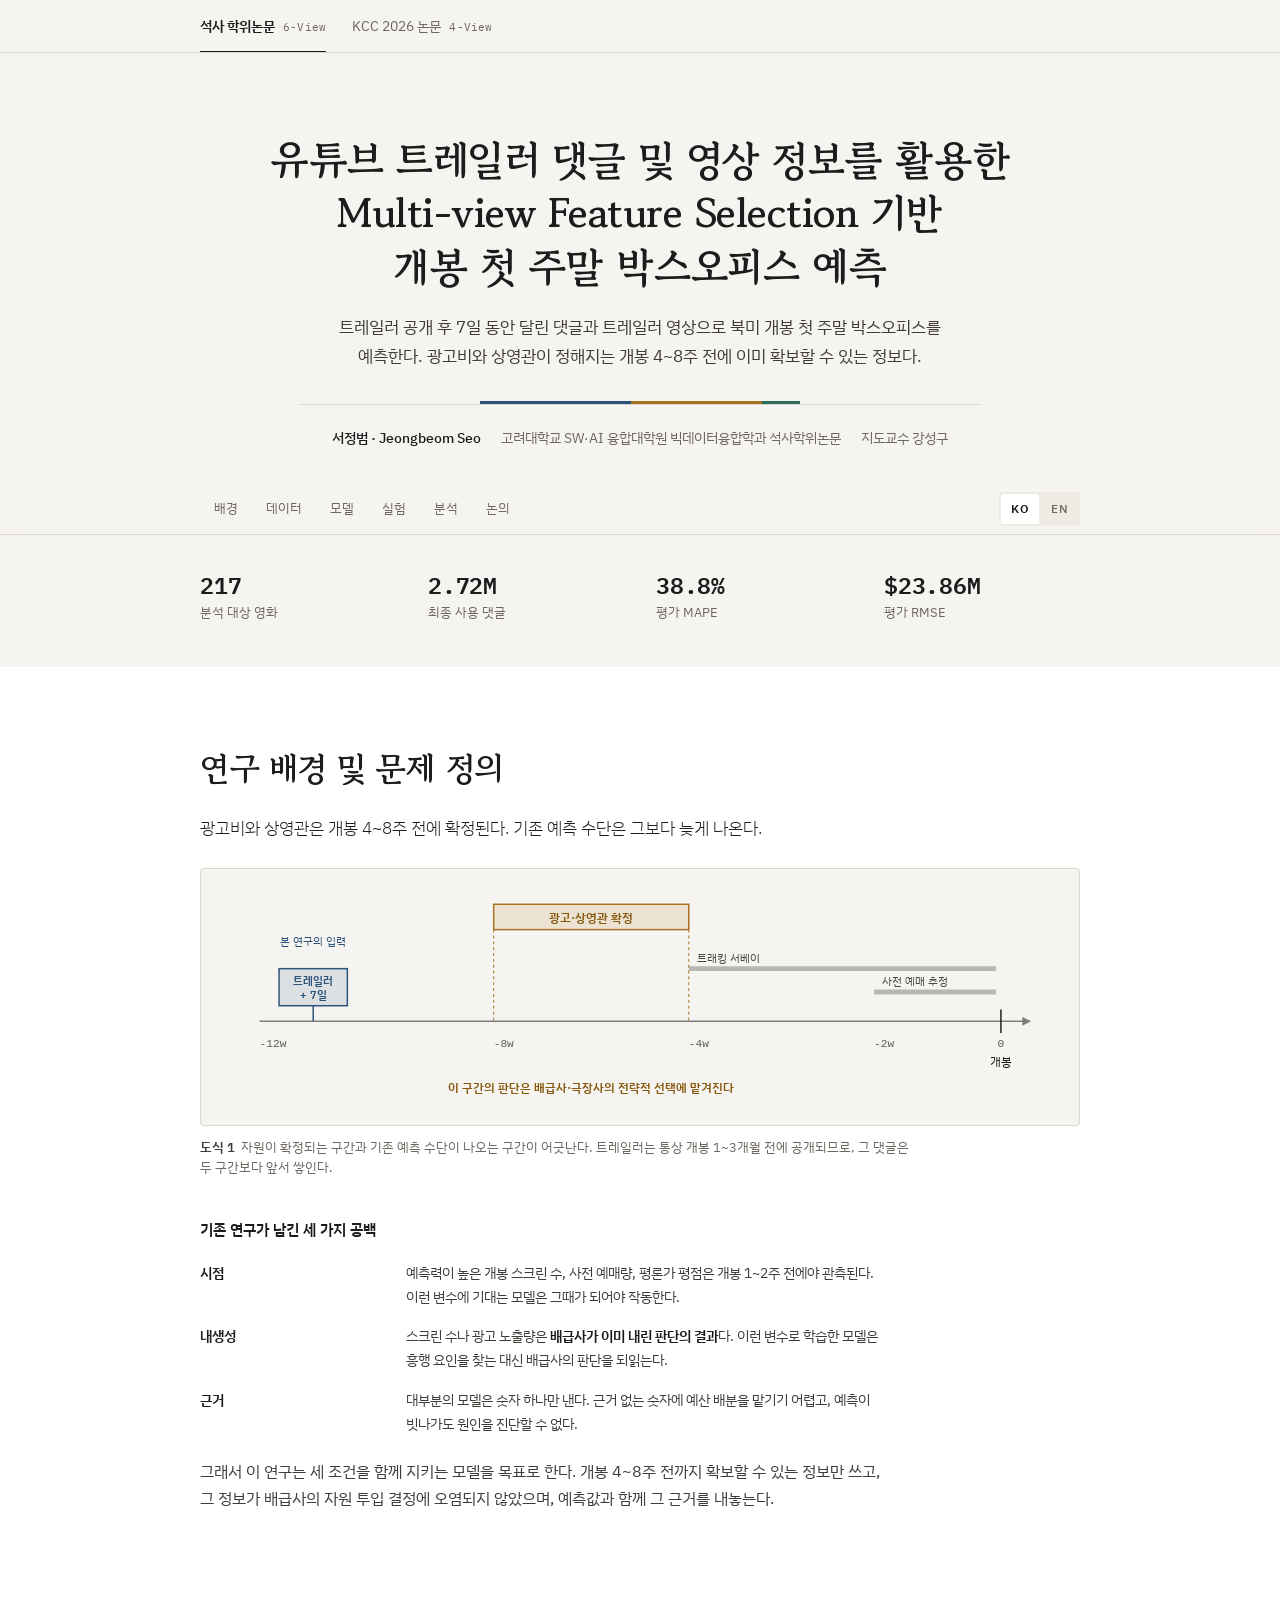
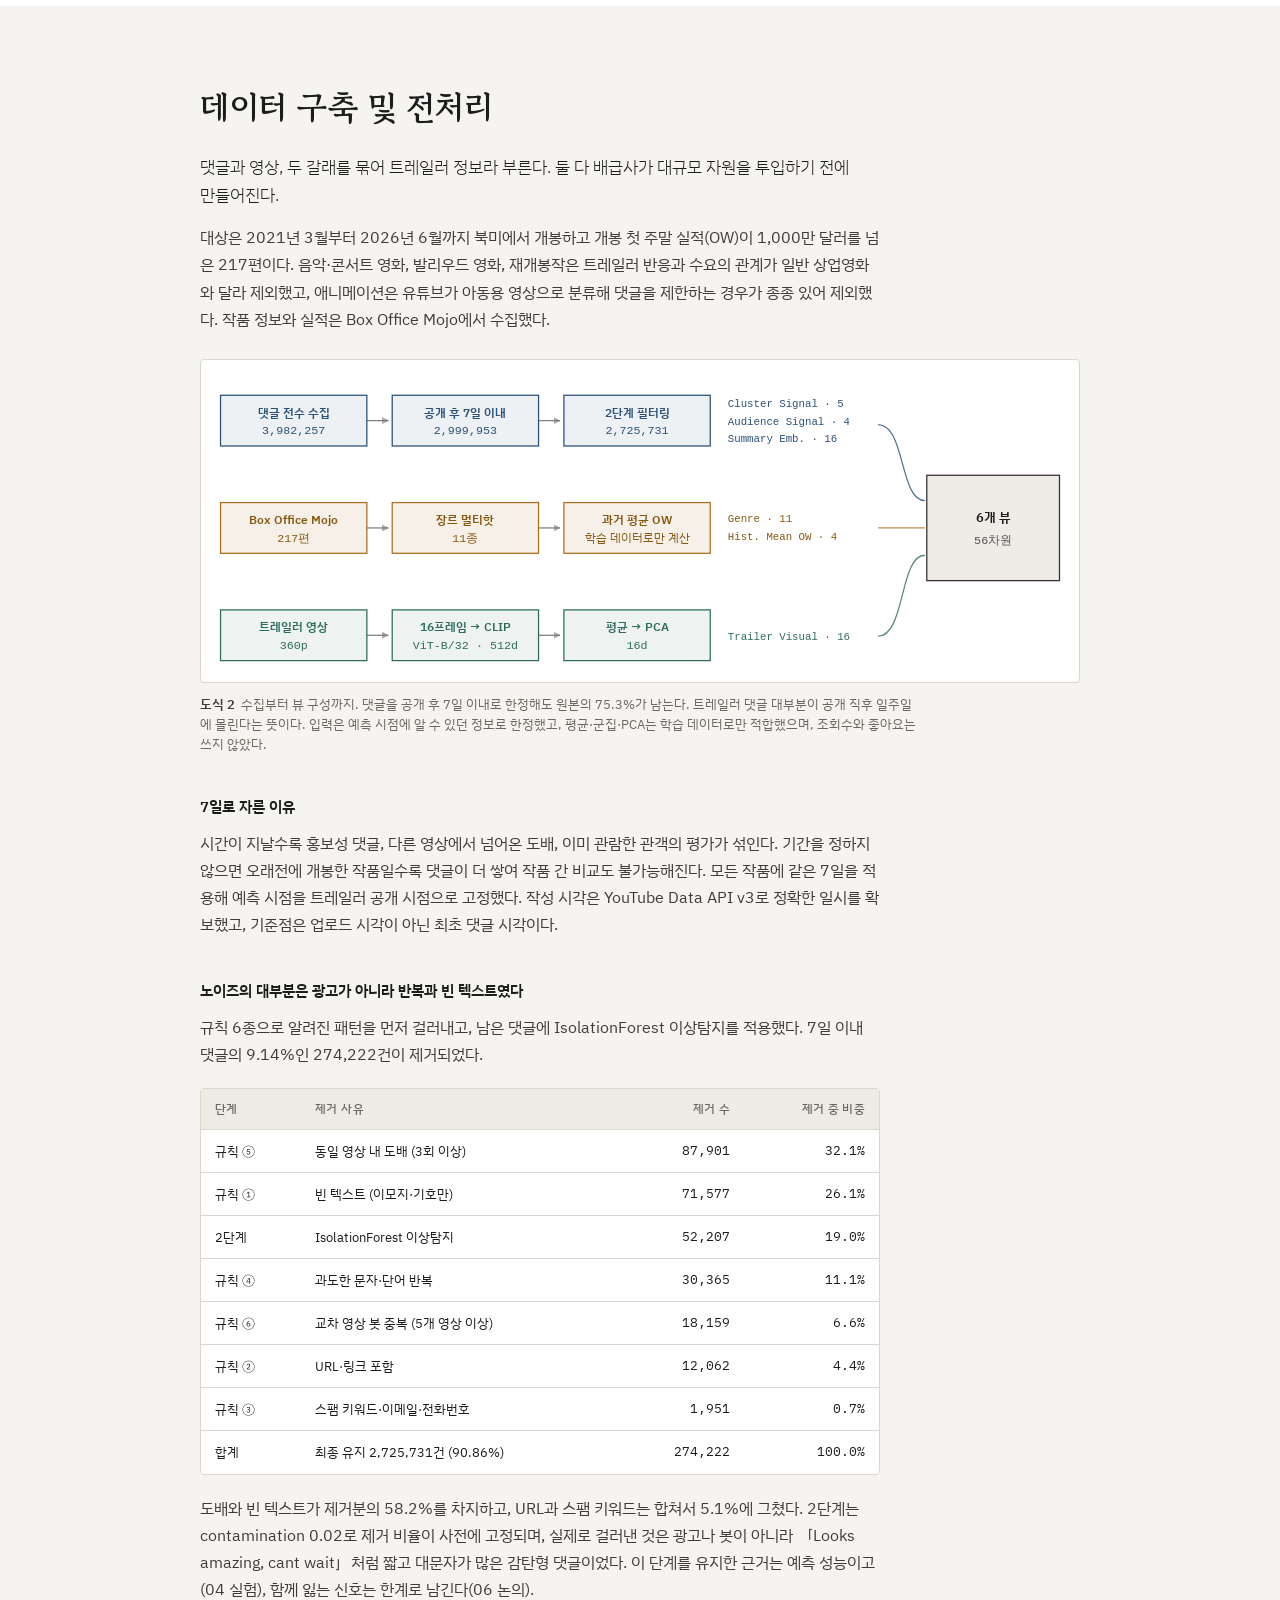
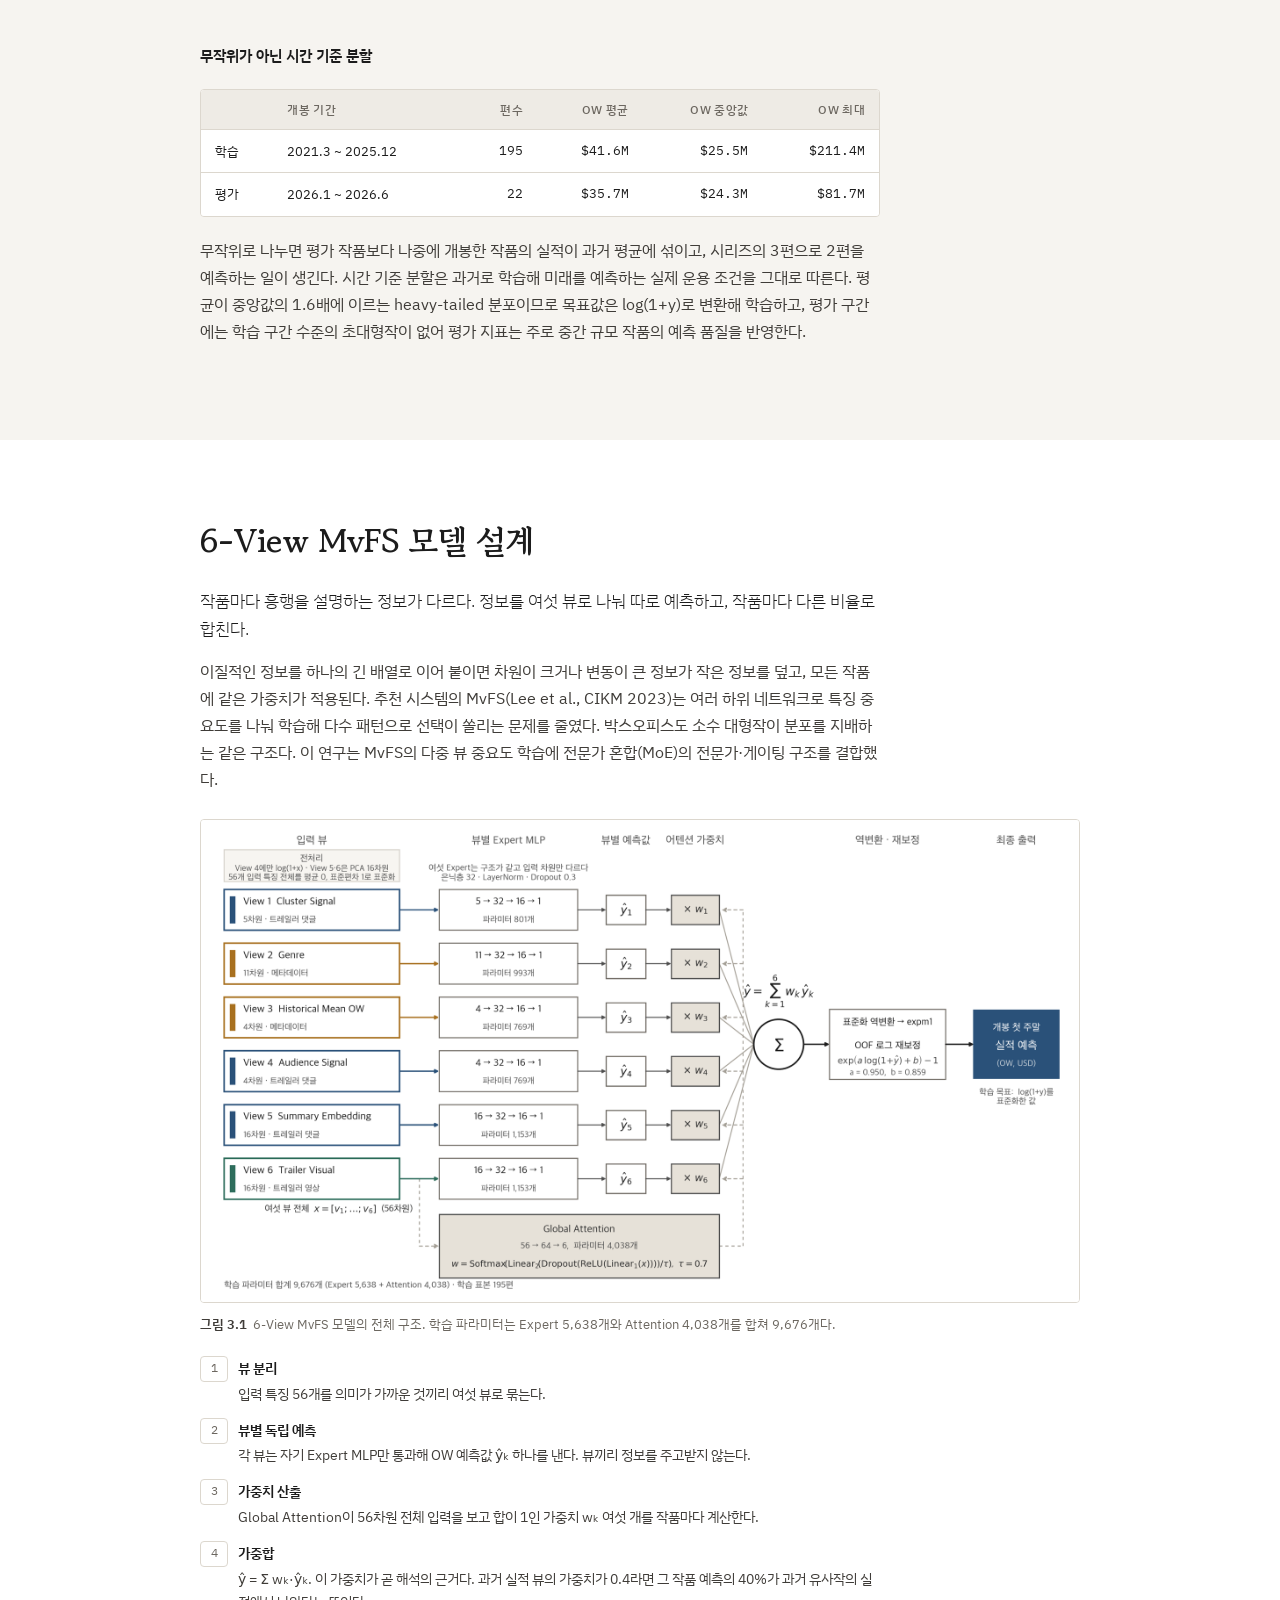
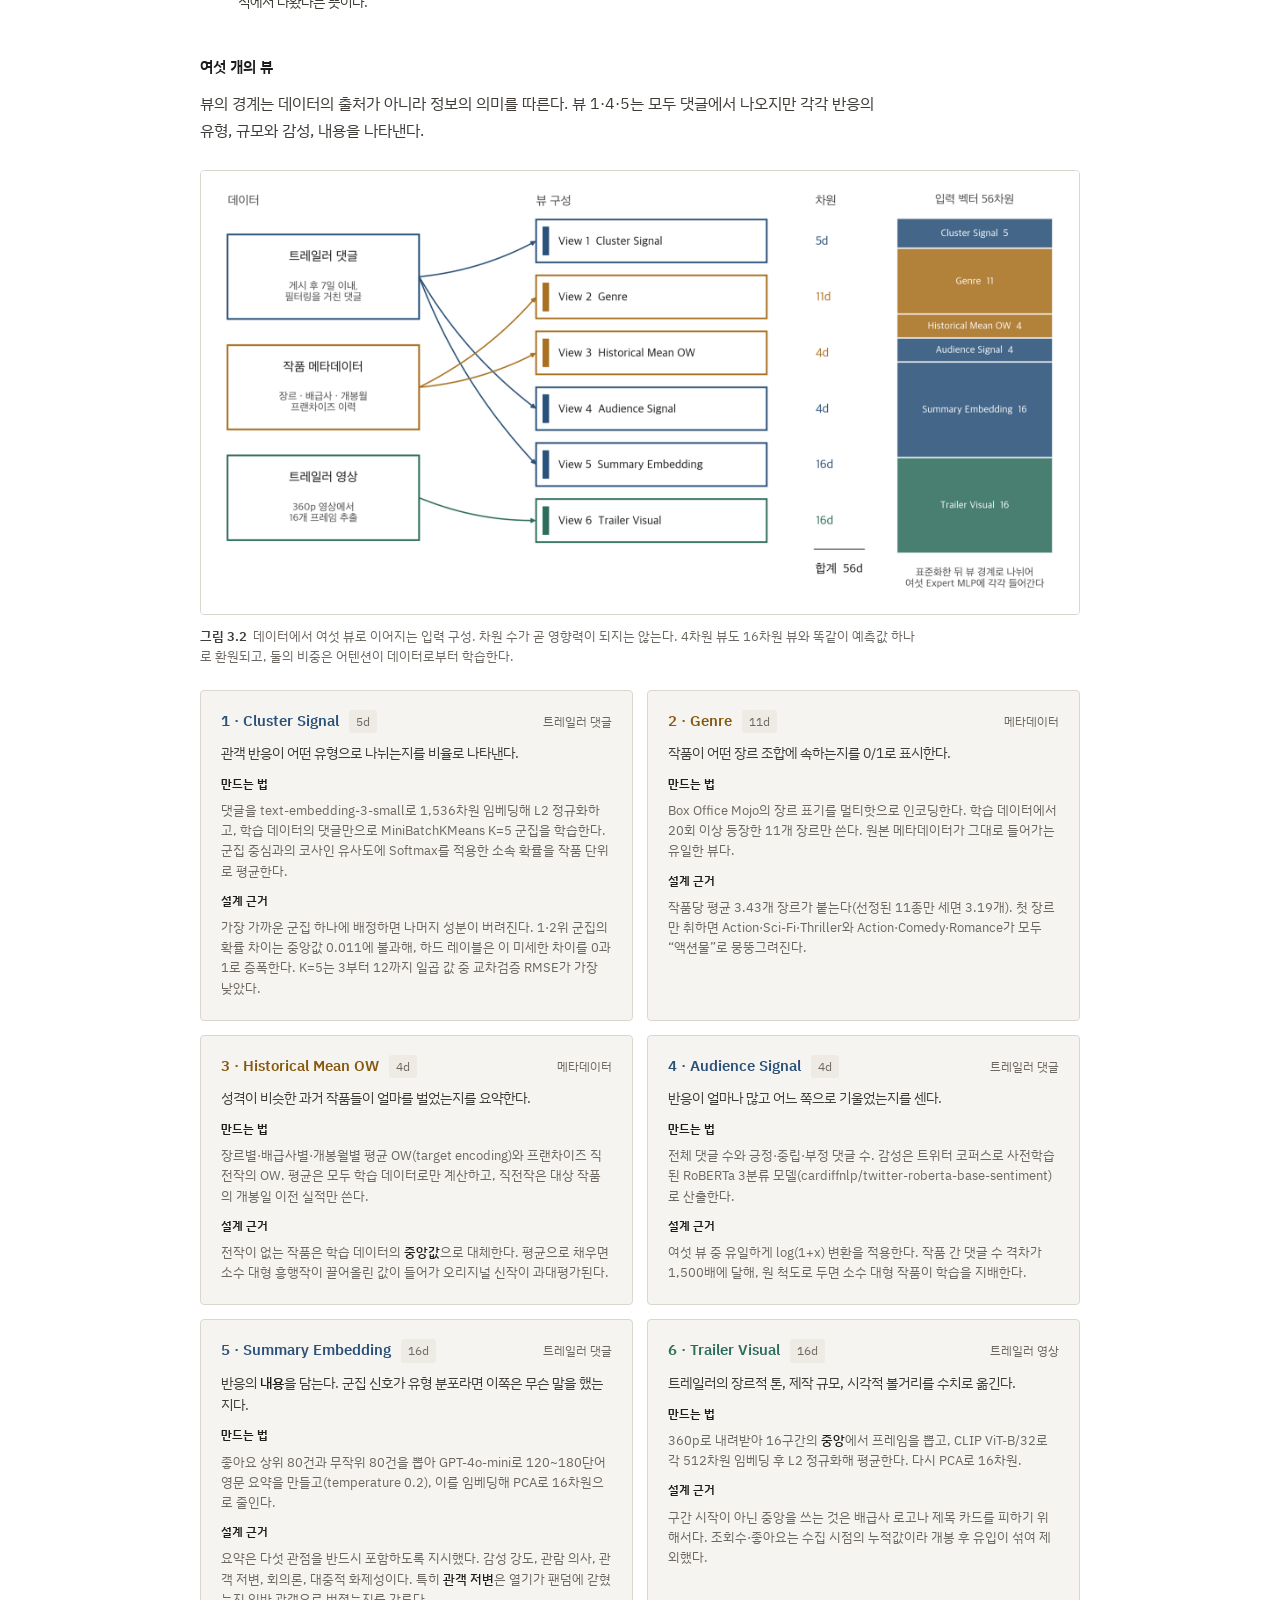
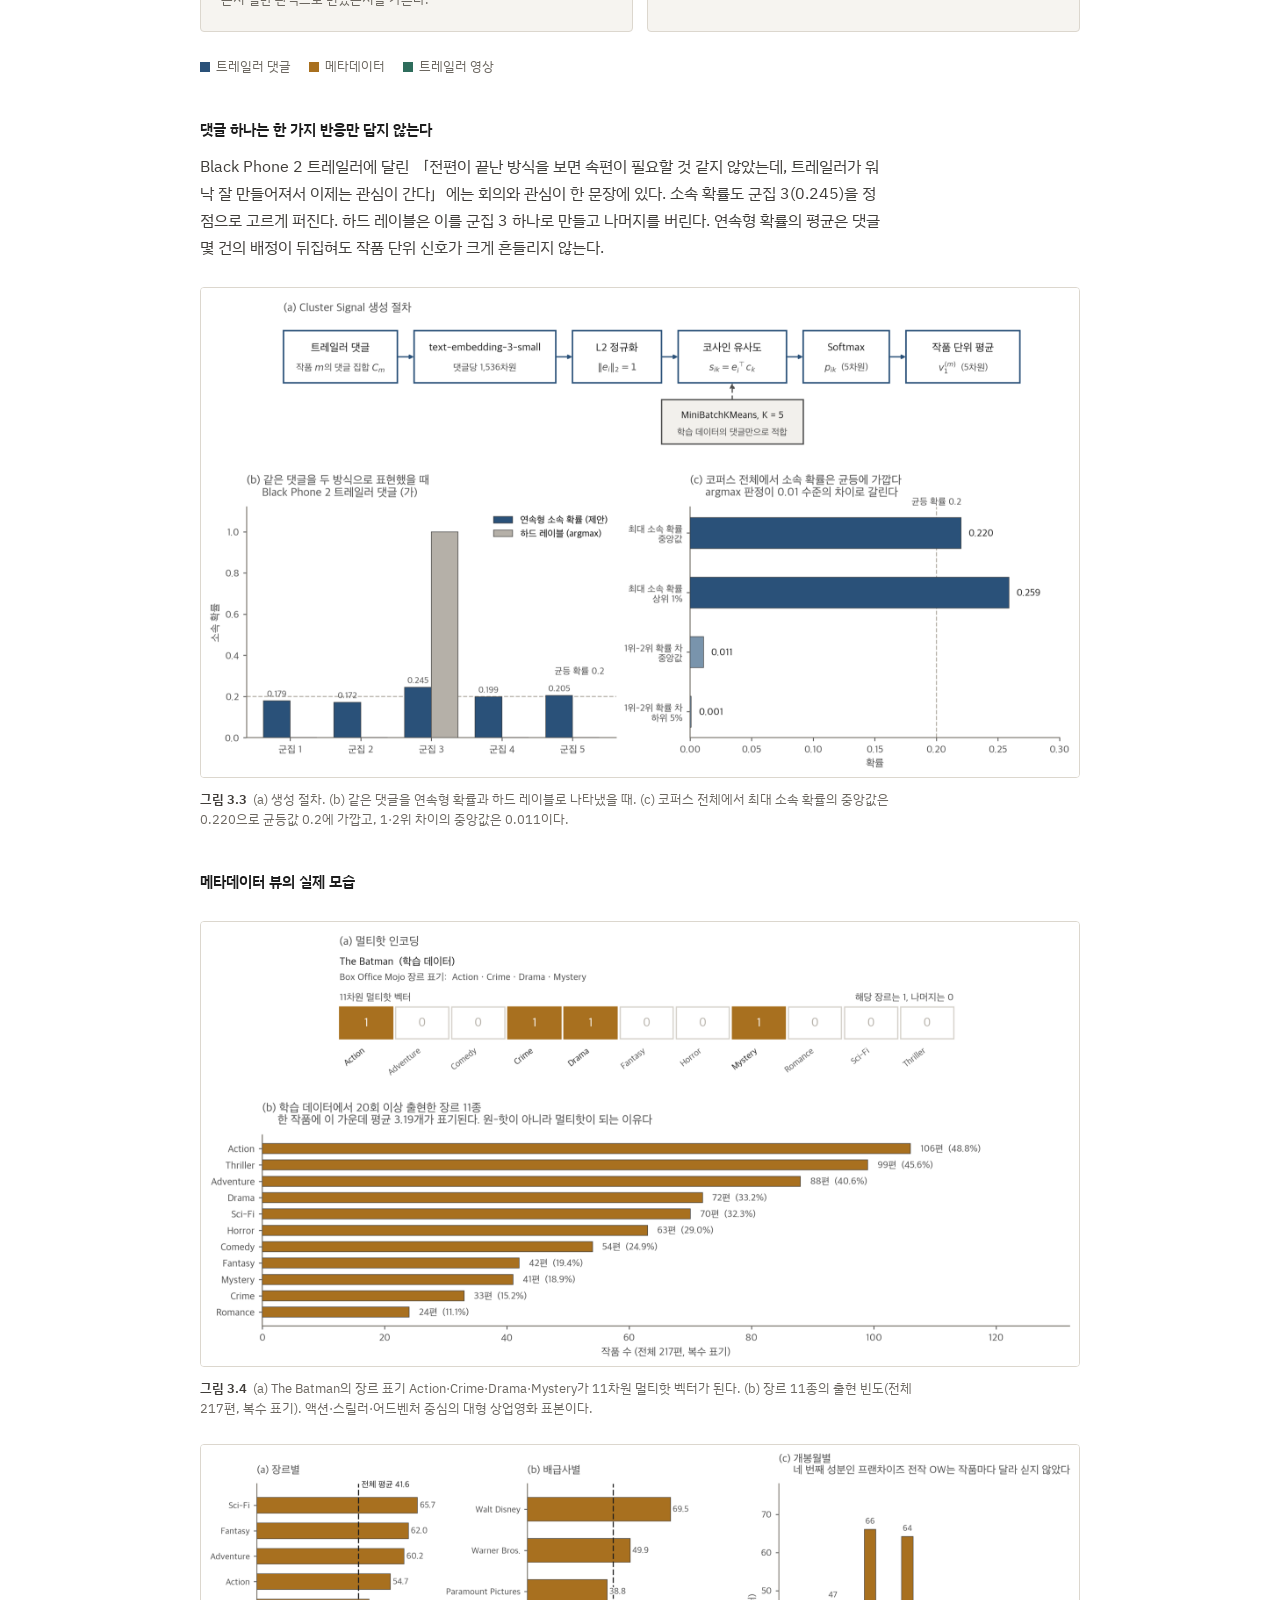
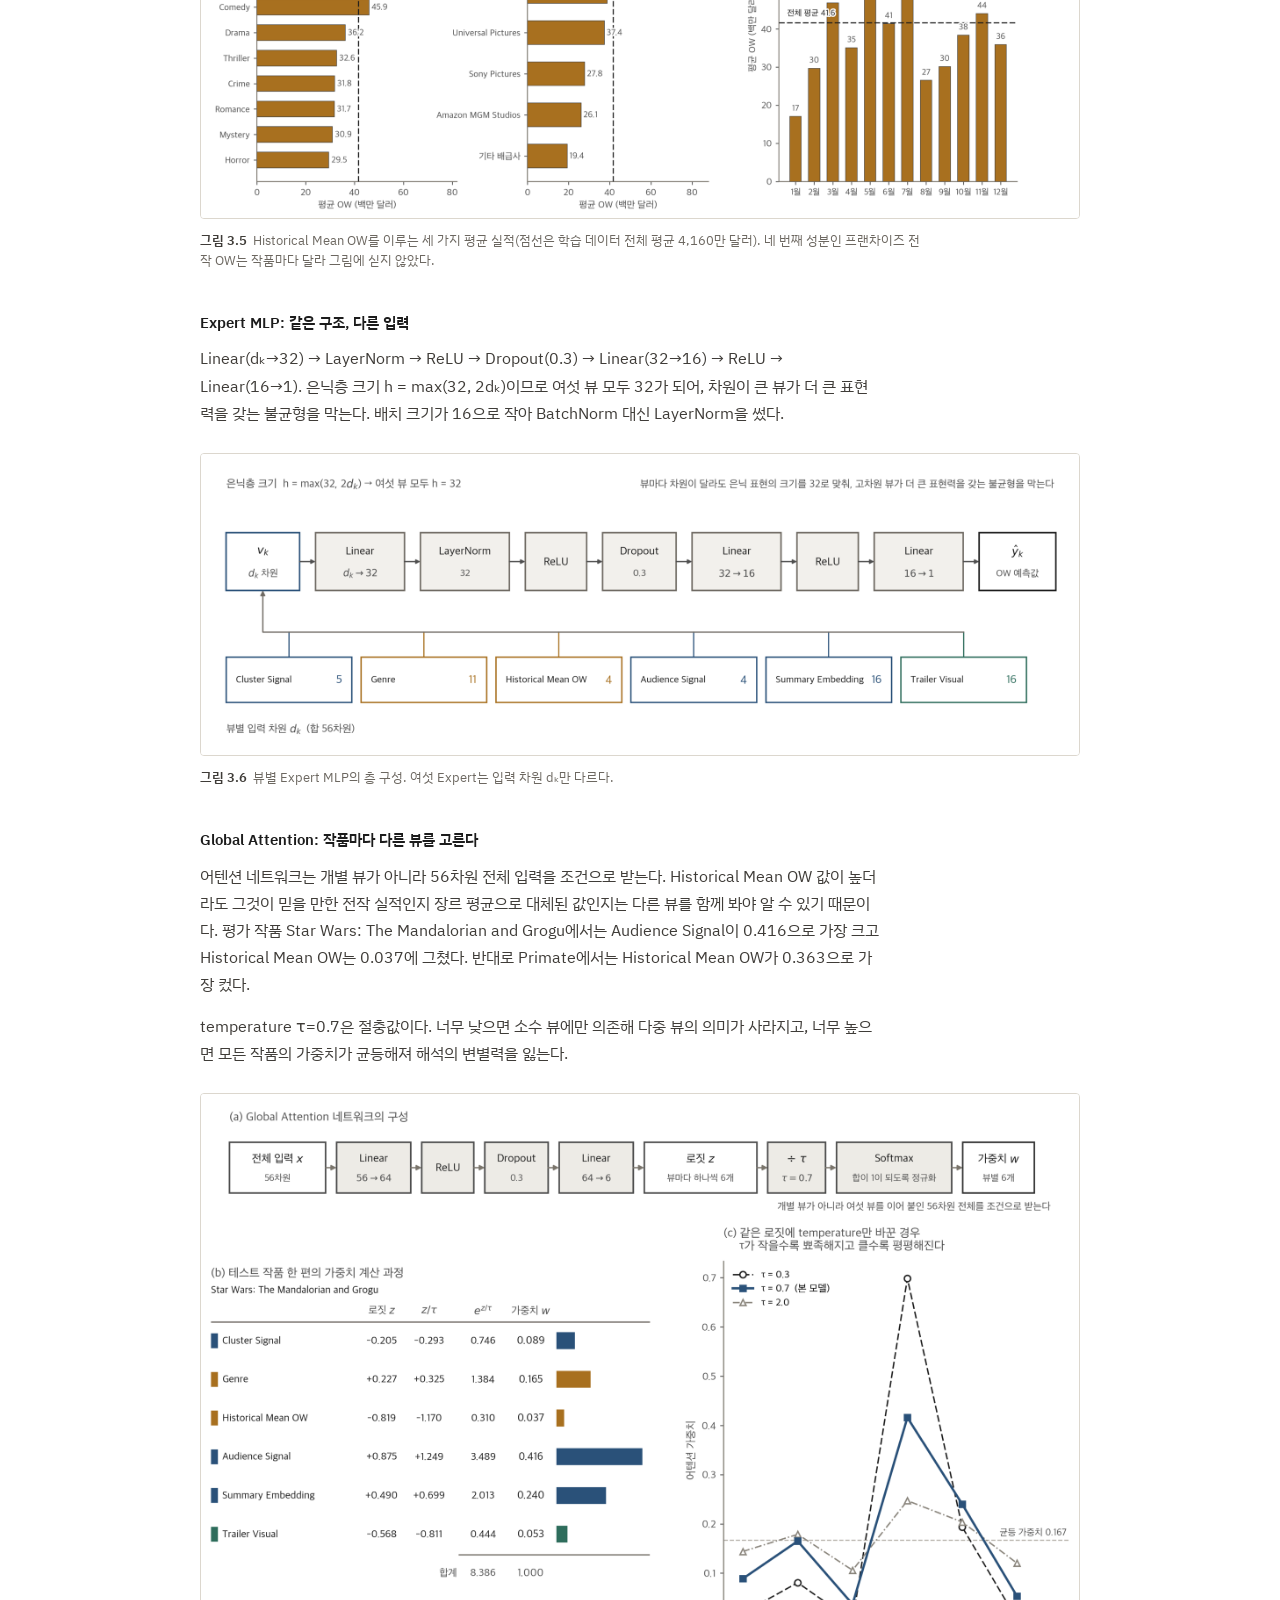
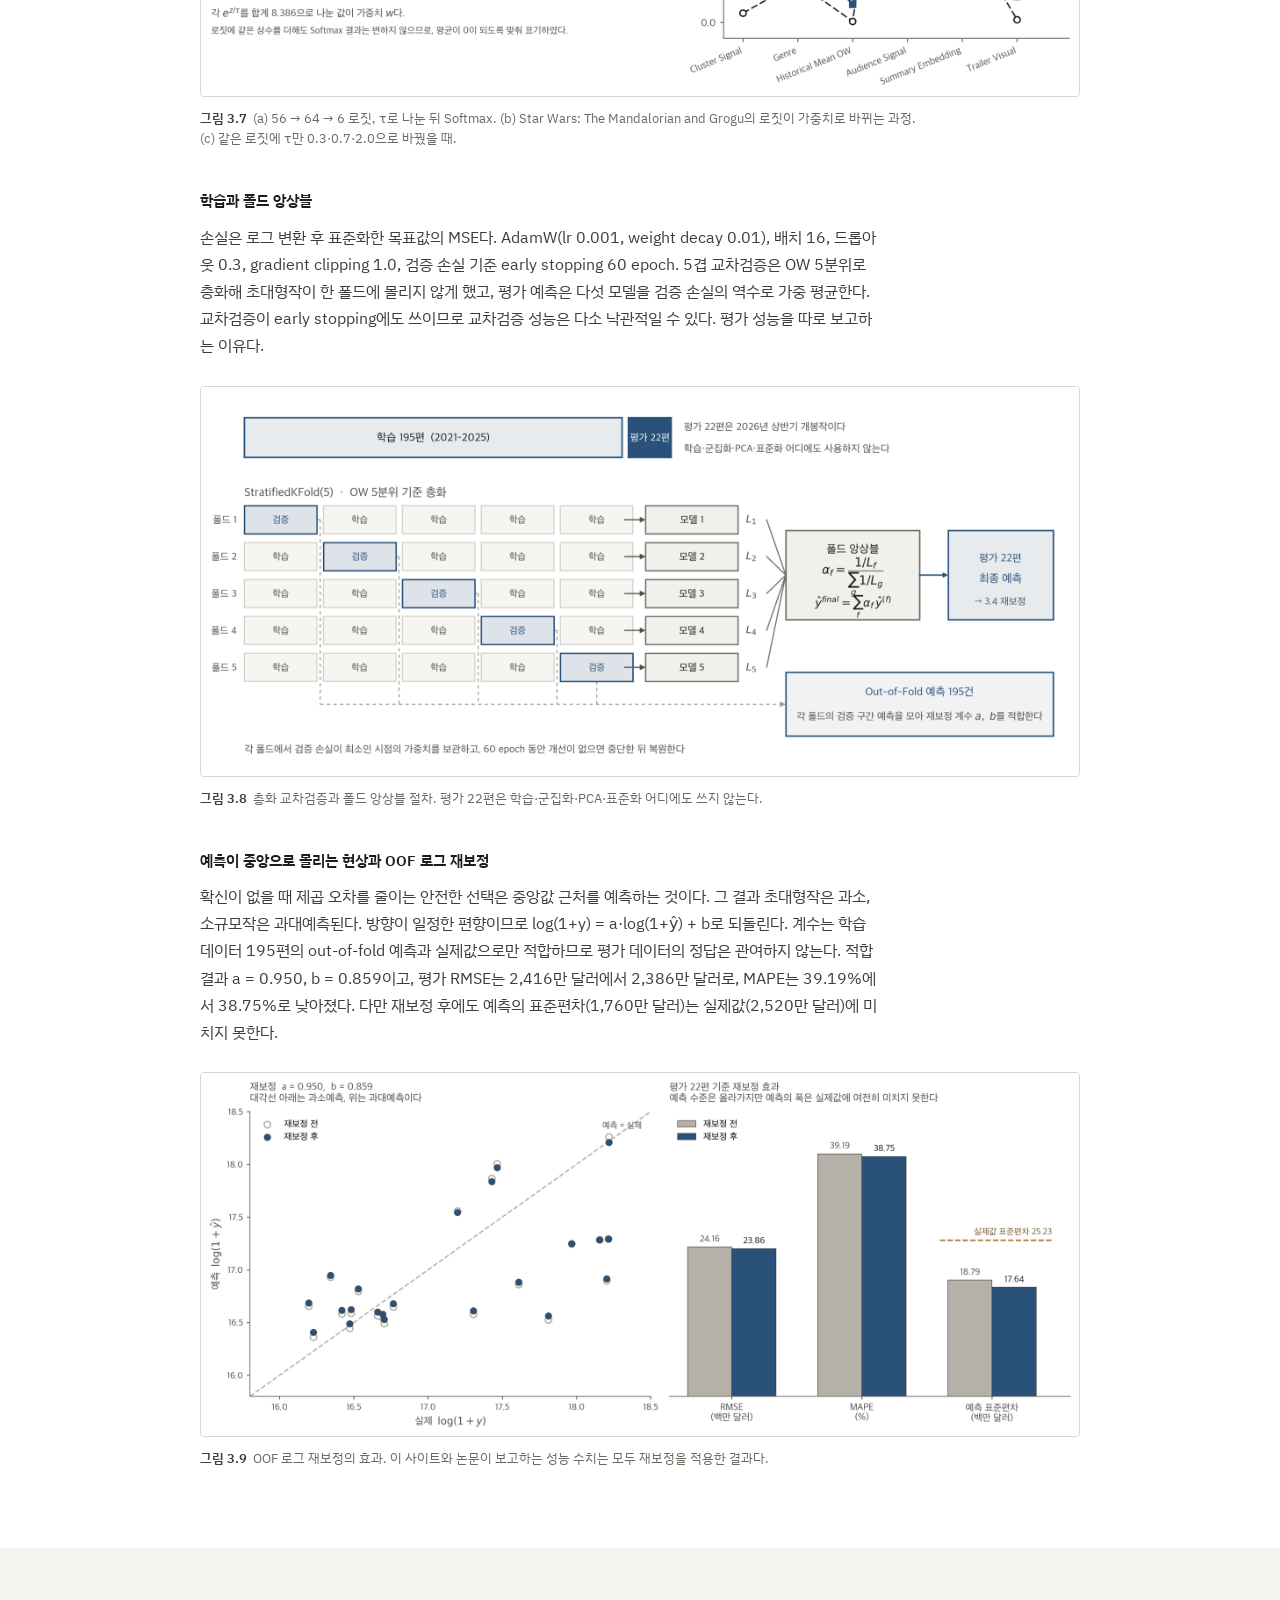
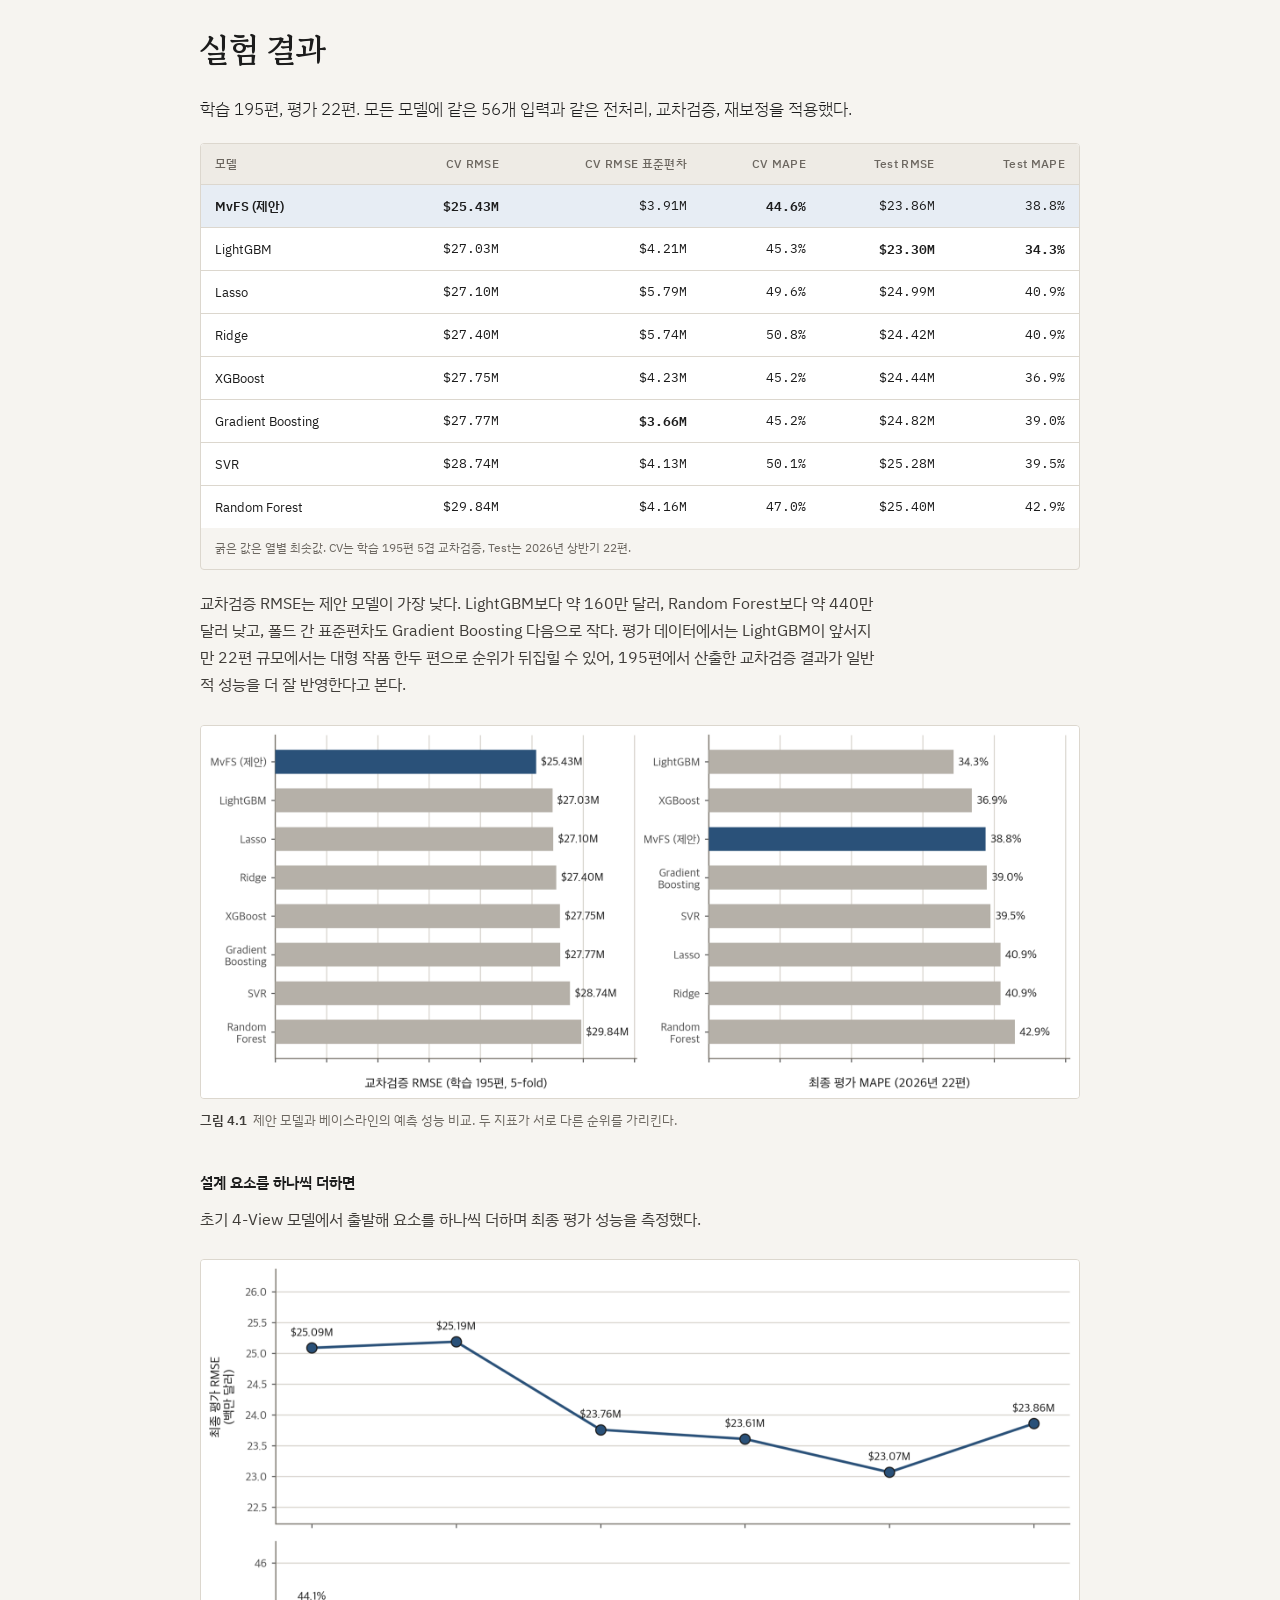
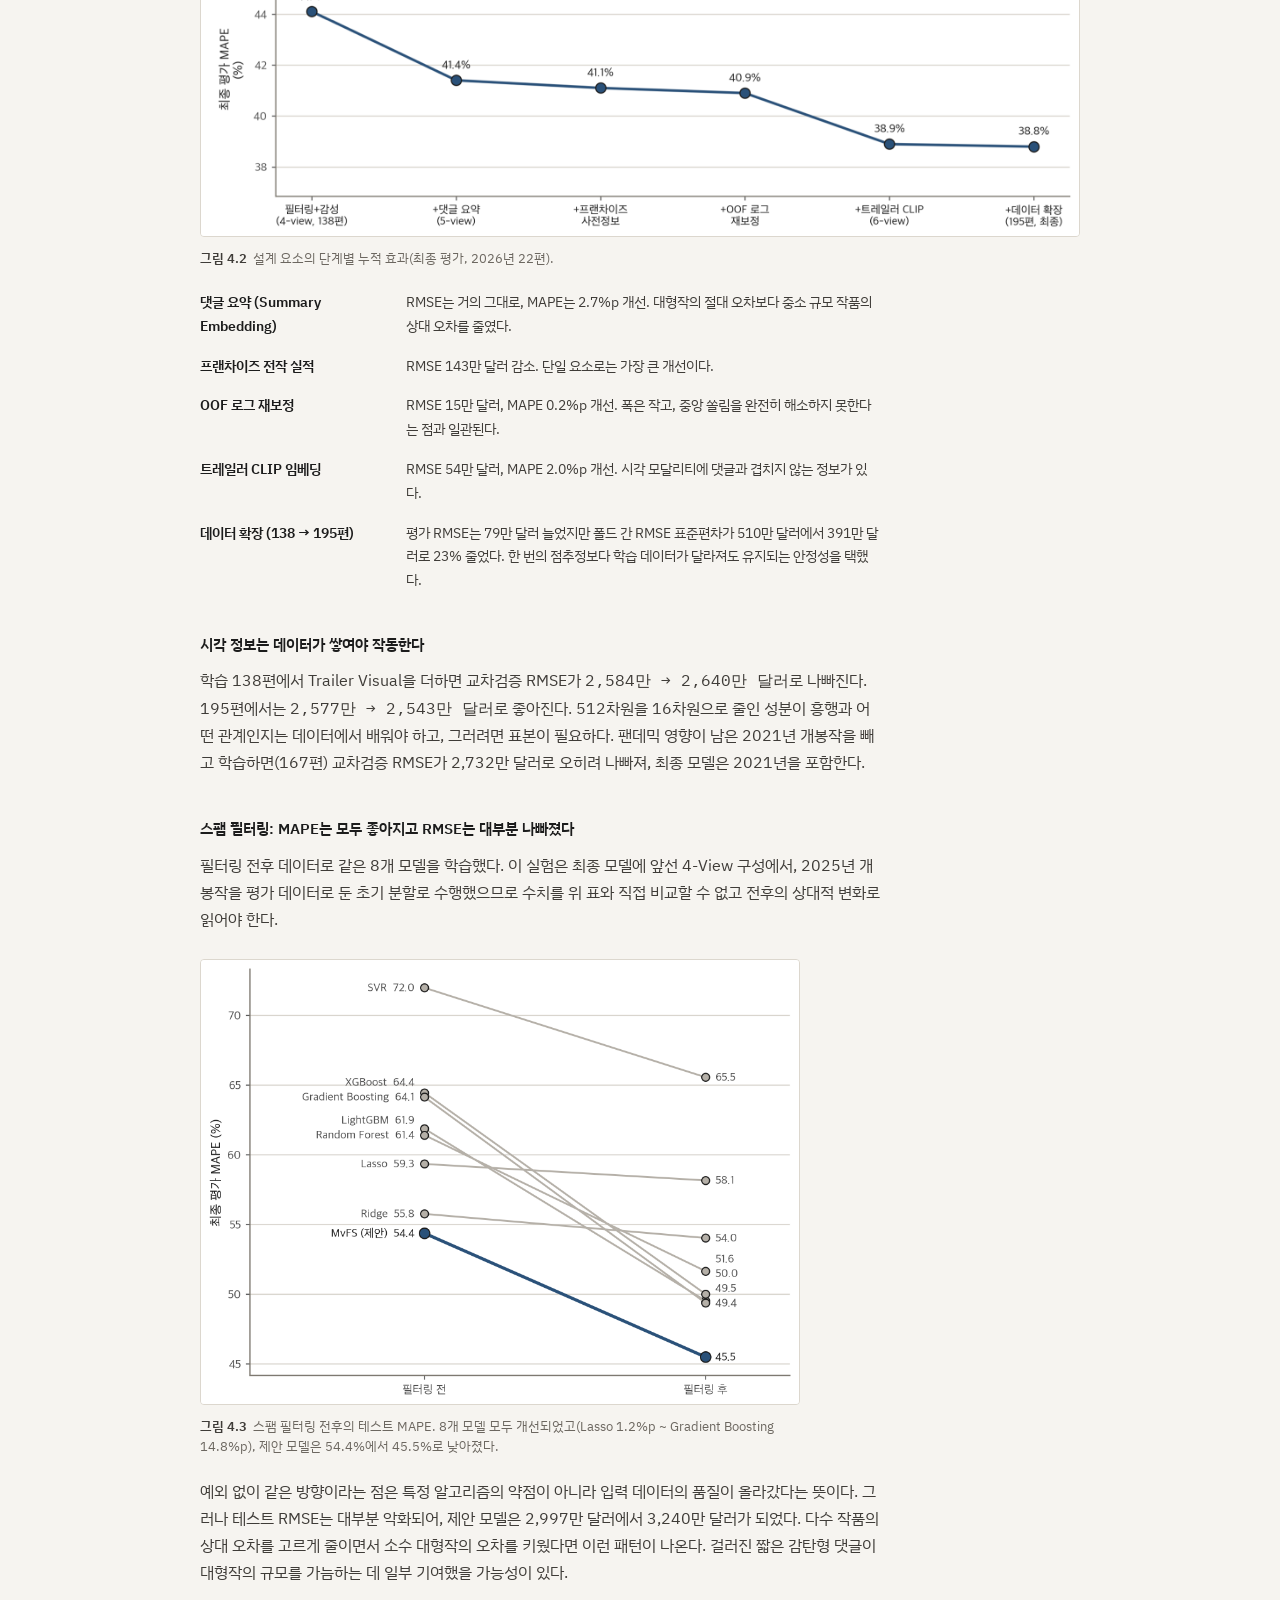
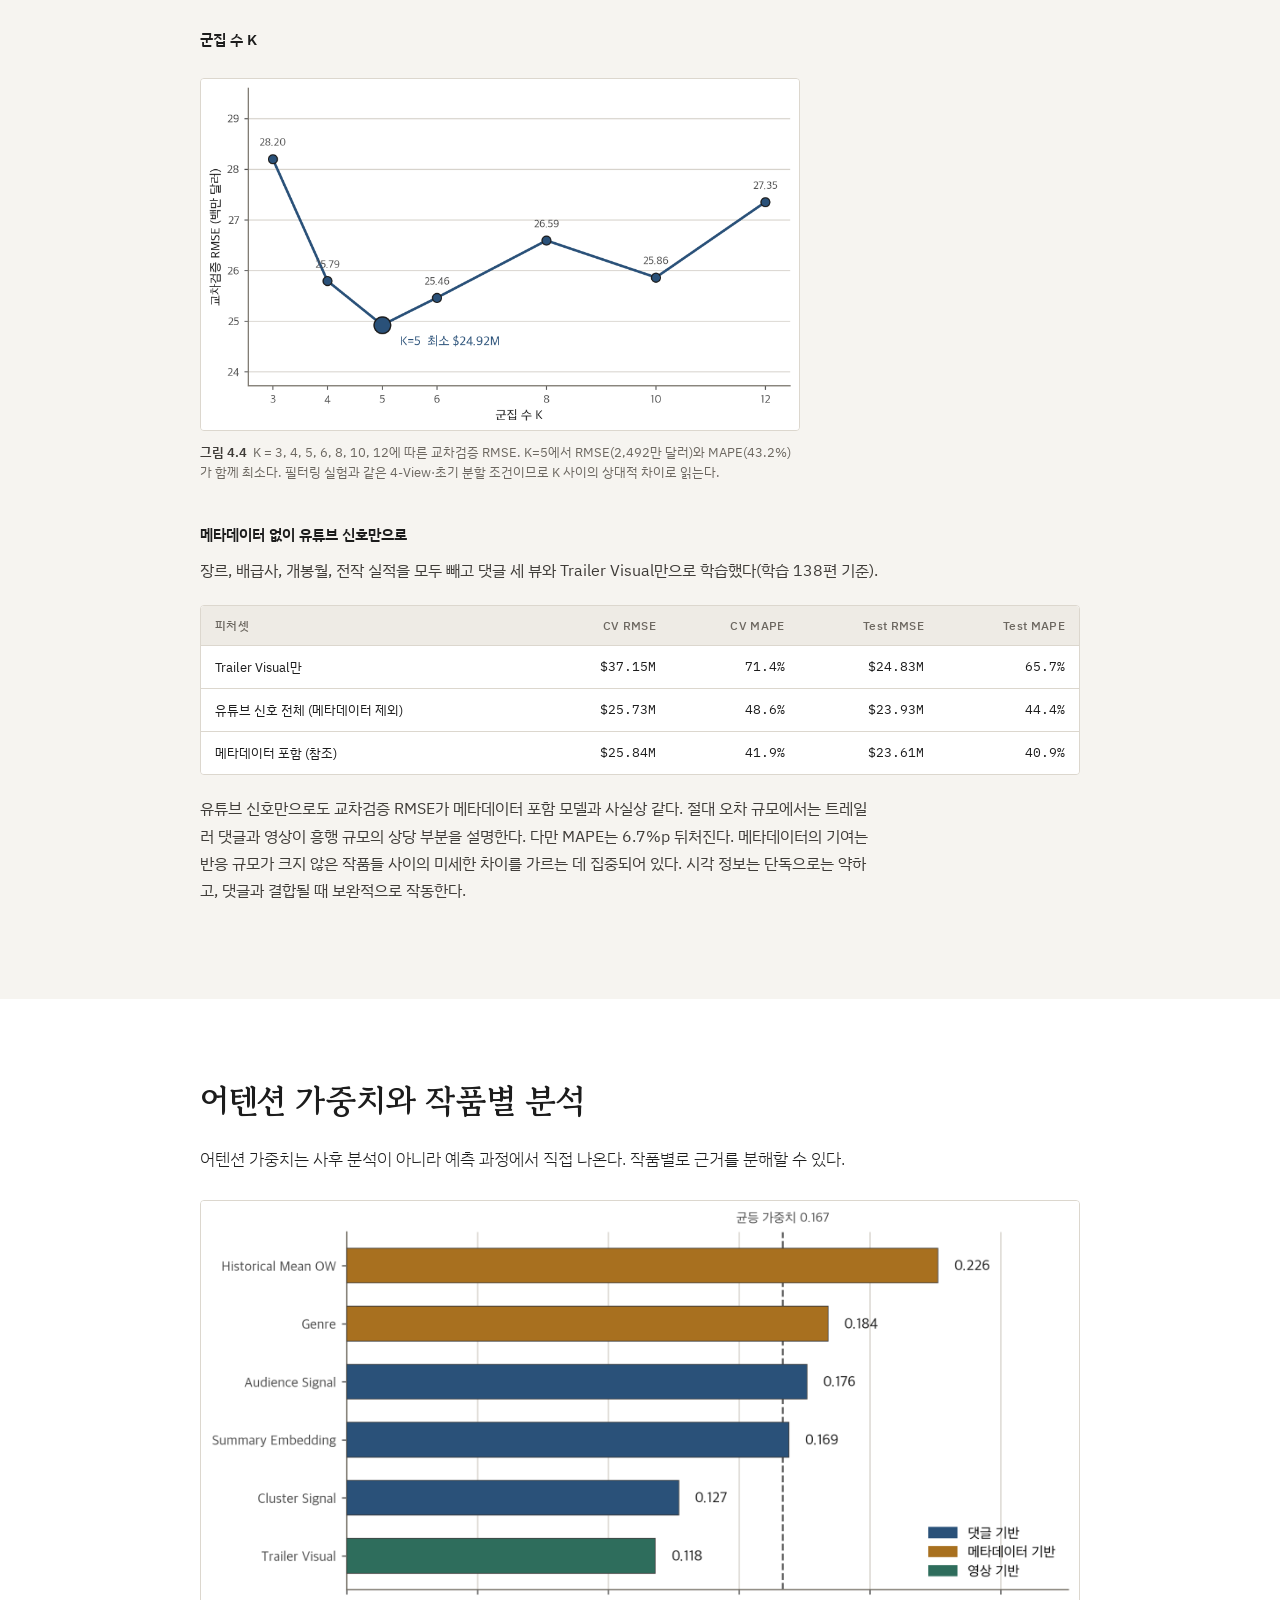
==== commit 2cd0a56d: "디자인 점검(impeccable·emil·taste) 반영 - 섹션 번호, 섹션마다 반복되던 색 띠, 제목 위 라벨, 카드 왼쪽 색 테두리 제거 - 석사학위논문·KCC 표기는 저자" ====
--- a/index.html
+++ b/index.html
@@ -13,10 +13,13 @@
 <meta property="og:image" content="https://jbseooo.github.io/trailer-ow-prediction/fig/f3-1-architecture.png">
 <meta name="twitter:card" content="summary_large_image">
 <link rel="icon" href="data:image/svg+xml,%3Csvg xmlns='http://www.w3.org/2000/svg' viewBox='0 0 16 16'%3E%3Crect width='16' height='16' rx='2' fill='%232a5179'/%3E%3Crect x='3' y='4' width='10' height='2' fill='white'/%3E%3Crect x='3' y='7.5' width='7' height='2' fill='white' opacity='.75'/%3E%3Crect x='3' y='11' width='4' height='2' fill='white' opacity='.5'/%3E%3C/svg%3E">
+<link rel="preconnect" href="https://fonts.googleapis.com">
+<link rel="preconnect" href="https://fonts.gstatic.com" crossorigin>
 <link rel="stylesheet" href="https://fonts.googleapis.com/css2?family=Gowun+Batang:wght@400;700&family=IBM+Plex+Sans+KR:wght@300;400;500;600&family=IBM+Plex+Mono:wght@400;500;600&display=swap">
 <link rel="stylesheet" href="site.css">
 </head>
 <body>
+<a class="skip" href="#main"><span class="ko">본문 바로가기</span><span class="en">Skip to content</span></a>
 
 <div class="tabbar"><div class="wrap">
   <nav aria-label="논문 버전">
@@ -27,34 +30,35 @@
 
 <div class="wrap">
   <header class="hero">
-    <p class="eyebrow"><span class="ko"><b>석사학위논문</b> · 고려대학교 SW·AI 융합대학원 빅데이터융합학과</span><span class="en"><b>Master&rsquo;s Thesis</b> · Dept. of Big Data Convergence, Graduate School of SW·AI Convergence, Korea University</span></p>
     <h1><span class="ko">유튜브 트레일러 댓글 및 영상 정보를 활용한 <br><span style="white-space:nowrap">Multi-view</span> Feature Selection 기반 <br>개봉 첫 주말 박스오피스 예측</span><span class="en">Opening Weekend Box Office Prediction <br>Based on <span style="white-space:nowrap">Multi-View</span> Feature Selection <br>Using YouTube Trailer Comments and Video</span></h1>
-    <p class="sub"><span class="ko">트레일러 공개 후 7일 동안 달린 댓글과 트레일러 영상으로 북미 개봉 첫 주말 박스오피스를 예측한다. 광고비와 상영관이 정해지는 개봉 4~8주 전에 이미 확보할 수 있는 정보다.</span><span class="en">We forecast North American opening weekend box office from comments posted in the first seven days after a trailer&rsquo;s release and from the trailer footage itself &mdash; information that already exists four to eight weeks before release, when ad budgets and screens are being decided.</span></p>
+    <p class="sub"><span class="ko">트레일러 공개 후 7일 동안 달린 댓글과 트레일러 영상으로 북미 개봉 첫 주말 박스오피스를 예측한다. 광고비와 상영관이 정해지는 개봉 4~8주 전에 이미 확보할 수 있는 정보다.</span><span class="en">We forecast North American opening weekend box office from comments posted in the first seven days after a trailer&rsquo;s release and from the trailer footage itself. This information already exists four to eight weeks before release, when ad budgets and screens are being decided.</span></p>
     <div class="band"><i></i><i></i><i></i></div>
     <div class="byline">
       <span><b>서정범 &middot; Jeongbeom Seo</b></span>
+      <span class="ko">고려대학교 SW·AI 융합대학원 빅데이터융합학과 석사학위논문</span><span class="en">Master&rsquo;s thesis, Dept. of Big Data Convergence, Korea University</span>
       <span class="ko">지도교수 강성구</span><span class="en">Advisor: Prof. SeongKu Kang</span>
     </div>
   </header>
 </div>
 
-<nav class="toc">
+<nav class="toc" aria-label="섹션 목차">
   <div class="navin">
     <ul>
-      <li><a href="#problem"><span class="i">01</span><span class="ko">배경</span><span class="en">Background</span></a></li>
-      <li><a href="#data"><span class="i">02</span><span class="ko">데이터</span><span class="en">Data</span></a></li>
-      <li><a href="#model"><span class="i">03</span><span class="ko">모델</span><span class="en">Model</span></a></li>
-      <li><a href="#results"><span class="i">04</span><span class="ko">실험</span><span class="en">Experiments</span></a></li>
-      <li><a href="#attention"><span class="i">05</span><span class="ko">분석</span><span class="en">Analysis</span></a></li>
-      <li><a href="#limits"><span class="i">06</span><span class="ko">논의</span><span class="en">Discussion</span></a></li>
+      <li><a href="#problem"><span class="ko">배경</span><span class="en">Background</span></a></li>
+      <li><a href="#data"><span class="ko">데이터</span><span class="en">Data</span></a></li>
+      <li><a href="#model"><span class="ko">모델</span><span class="en">Model</span></a></li>
+      <li><a href="#results"><span class="ko">실험</span><span class="en">Experiments</span></a></li>
+      <li><a href="#attention"><span class="ko">분석</span><span class="en">Analysis</span></a></li>
+      <li><a href="#limits"><span class="ko">논의</span><span class="en">Discussion</span></a></li>
     </ul>
-    <div class="langsw">
+    <div class="langsw" role="group" aria-label="언어 Language">
       <button type="button" data-lang-set="ko" aria-pressed="true">KO</button>
       <button type="button" data-lang-set="en" aria-pressed="false">EN</button>
     </div>
   </div>
 </nav>
 
+<main id="main">
 <div class="wrap">
   <div class="stats">
     <div class="stat"><span class="k">217</span><span class="l"><span class="ko">분석 대상 영화</span><span class="en">films analyzed</span></span></div>
@@ -66,13 +70,13 @@
 
 <!-- ───────────────────────── 01 배경 ───────────────────────── -->
 <section id="problem" class="alt"><div class="wrap">
-    <div class="shead"><div class="band"><i></i><i></i><i></i></div><div class="row"><span class="n">01</span><h2><span class="ko">연구 배경 및 문제 정의</span><span class="en">Background and Problem Definition</span></h2></div></div>
+    <div class="shead"><h2><span class="ko">연구 배경 및 문제 정의</span><span class="en">Background and Problem Definition</span></h2></div>
     <div class="col">
       <p class="lead"><span class="ko">광고비와 상영관은 개봉 4~8주 전에 확정된다. 기존 예측 수단은 그보다 늦게 나온다.</span><span class="en">Ad budgets and screen counts are locked four to eight weeks before release. Existing forecasting tools arrive later than that.</span></p>
     </div>
 
     <figure>
-      <svg viewBox="0 0 900 250" role="img" aria-label="개봉 전 타임라인: 자원 배분은 개봉 4~8주 전에 확정되지만 트래킹 서베이와 예매 추정은 그 이후에야 가능하다">
+      <div class="figscroll"><svg viewBox="0 0 900 250" role="img" aria-label="개봉 전 타임라인: 자원 배분은 개봉 4~8주 전에 확정되지만 트래킹 서베이와 예매 추정은 그 이후에야 가능하다">
         <defs><marker id="ar" viewBox="0 0 10 10" refX="9" refY="5" markerWidth="6" markerHeight="6" orient="auto"><path d="M0 0 10 5 0 10z" fill="currentColor"/></marker></defs>
         <line x1="60" y1="150" x2="850" y2="150" stroke="currentColor" stroke-width="1.5" marker-end="url(#ar)" opacity=".55"/>
         <text x="60" y="176" font-size="11.5" fill="currentColor" opacity=".7" font-family="monospace">-12w</text>
@@ -110,14 +114,14 @@
 
         <text x="400" y="222" font-size="12" class="svgmeta ko" text-anchor="middle" font-weight="600">이 구간의 판단은 배급사·극장사의 전략적 선택에 맡겨진다</text>
         <text x="400" y="222" font-size="12" class="svgmeta en" text-anchor="middle" font-weight="600">decisions here rest on distributor and exhibitor judgment</text>
-      </svg>
+      </svg></div>
       <figcaption><b class="ko">도식 1</b><b class="en">Diagram 1</b><span class="ko">자원이 확정되는 구간과 기존 예측 수단이 나오는 구간이 어긋난다. 트레일러는 통상 개봉 1~3개월 전에 공개되므로, 그 댓글은 두 구간보다 앞서 쌓인다.</span><span class="en">The window where resources are committed does not overlap with the window where forecasts become available. Trailers usually go live one to three months before release, so their comments accumulate ahead of both.</span></figcaption>
     </figure>
 
     <div class="col">
       <h3><span class="ko">기존 연구가 남긴 세 가지 공백</span><span class="en">Three gaps in prior work</span></h3>
       <ul class="pts">
-        <li><b><span class="ko">시점</span><span class="en">Timing</span></b><span class="ko">예측력이 높은 개봉 스크린 수, 사전 예매량, 평론가 평점은 개봉 1~2주 전에야 관측된다. 이런 변수에 기대는 모델은 그때가 되어야 작동한다.</span><span class="en">The strongest predictors &mdash; opening screens, presales, critic scores &mdash; only appear one to two weeks before release. Models that rely on them cannot run any earlier.</span></li>
+        <li><b><span class="ko">시점</span><span class="en">Timing</span></b><span class="ko">예측력이 높은 개봉 스크린 수, 사전 예매량, 평론가 평점은 개봉 1~2주 전에야 관측된다. 이런 변수에 기대는 모델은 그때가 되어야 작동한다.</span><span class="en">The strongest predictors (opening screens, presales, critic scores) only appear one to two weeks before release. Models that rely on them cannot run any earlier.</span></li>
         <li><b><span class="ko">내생성</span><span class="en">Endogeneity</span></b><span class="ko">스크린 수나 광고 노출량은 <strong>배급사가 이미 내린 판단의 결과</strong>다. 이런 변수로 학습한 모델은 흥행 요인을 찾는 대신 배급사의 판단을 되읽는다.</span><span class="en">Screen counts and ad impressions are <strong>outcomes of decisions the distributor already made</strong>. A model trained on them reads back the distributor&rsquo;s judgment instead of finding what drives revenue.</span></li>
         <li><b><span class="ko">근거</span><span class="en">Explanation</span></b><span class="ko">대부분의 모델은 숫자 하나만 낸다. 근거 없는 숫자에 예산 배분을 맡기기 어렵고, 예측이 빗나가도 원인을 진단할 수 없다.</span><span class="en">Most models output a single number. It is hard to commit a budget to an unexplained number, and when it misses there is no way to diagnose why.</span></li>
       </ul>
@@ -127,14 +131,14 @@
 
 <!-- ───────────────────────── 02 데이터 ───────────────────────── -->
 <section id="data"><div class="wrap">
-    <div class="shead"><div class="band"><i></i><i></i><i></i></div><div class="row"><span class="n">02</span><h2><span class="ko">데이터 구축 및 전처리</span><span class="en">Data Construction and Preprocessing</span></h2></div></div>
-    <div class="col">
-      <p class="lead"><span class="ko">댓글과 영상, 두 갈래를 묶어 트레일러 정보라 부른다. 둘 다 배급사가 대규모 자원을 투입하기 전에 만들어진다.</span><span class="en">Comments and footage &mdash; together we call them trailer information. Both exist before the distributor commits major resources.</span></p>
+    <div class="shead"><h2><span class="ko">데이터 구축 및 전처리</span><span class="en">Data Construction and Preprocessing</span></h2></div>
+    <div class="col">
+      <p class="lead"><span class="ko">댓글과 영상, 두 갈래를 묶어 트레일러 정보라 부른다. 둘 다 배급사가 대규모 자원을 투입하기 전에 만들어진다.</span><span class="en">Comments and footage: together we call them trailer information. Both exist before the distributor commits major resources.</span></p>
       <p><span class="ko">대상은 2021년 3월부터 2026년 6월까지 북미에서 개봉하고 개봉 첫 주말 실적(OW)이 1,000만 달러를 넘은 217편이다. 음악·콘서트 영화, 발리우드 영화, 재개봉작은 트레일러 반응과 수요의 관계가 일반 상업영화와 달라 제외했고, 애니메이션은 유튜브가 아동용 영상으로 분류해 댓글을 제한하는 경우가 종종 있어 제외했다. 작품 정보와 실적은 Box Office Mojo에서 수집했다.</span><span class="en">The sample is 217 films released in North America between March 2021 and June 2026 with an opening weekend (OW) above $10M. Music and concert films, Bollywood titles and re-releases were excluded because the link between trailer reaction and demand works differently for them; animation was excluded because YouTube sometimes classifies it as children&rsquo;s content and restricts comments. Film metadata and grosses come from Box Office Mojo.</span></p>
     </div>
 
     <figure>
-      <svg viewBox="0 0 900 350" role="img" aria-label="데이터 파이프라인: 댓글은 7일 제한과 2단계 필터를 거쳐 세 개 뷰로, 메타데이터는 두 개 뷰로, 영상은 프레임 샘플링과 CLIP을 거쳐 한 개 뷰로 이어져 56차원 입력이 된다">
+      <div class="figscroll"><svg viewBox="0 0 900 318" role="img" aria-label="데이터 파이프라인: 댓글은 7일 제한과 2단계 필터를 거쳐 세 개 뷰로, 메타데이터는 두 개 뷰로, 영상은 프레임 샘플링과 CLIP을 거쳐 한 개 뷰로 이어져 56차원 입력이 된다">
         <defs><marker id="a2" viewBox="0 0 10 10" refX="9" refY="5" markerWidth="6" markerHeight="6" orient="auto"><path d="M0 0 10 5 0 10z" fill="currentColor" opacity=".6"/></marker></defs>
         <g stroke="currentColor" stroke-width="1.2" opacity=".6" marker-end="url(#a2)">
           <line x1="170" y1="56" x2="192" y2="56"/><line x1="346" y1="56" x2="368" y2="56"/>
@@ -155,9 +159,9 @@
           <text x="447" y="70" fill="var(--cmt)" font-family="monospace">2,725,731</text>
         </g>
         <g font-size="11" font-family="monospace" fill="var(--cmt)">
-          <text x="540" y="42">→ Cluster Signal · 5</text>
-          <text x="540" y="60">→ Audience Signal · 4</text>
-          <text x="540" y="78">→ Summary Emb. · 16</text>
+          <text x="540" y="42">Cluster Signal · 5</text>
+          <text x="540" y="60">Audience Signal · 4</text>
+          <text x="540" y="78">Summary Emb. · 16</text>
         </g>
 
         <!-- 메타데이터 -->
@@ -173,8 +177,8 @@
           <text x="447" y="180" class="svgmeta ko">학습 데이터로만 계산</text><text x="447" y="180" class="svgmeta en">training data only</text>
         </g>
         <g font-size="11" font-family="monospace" class="svgmeta">
-          <text x="540" y="160">→ Genre · 11</text>
-          <text x="540" y="178">→ Hist. Mean OW · 4</text>
+          <text x="540" y="160">Genre · 11</text>
+          <text x="540" y="178">Hist. Mean OW · 4</text>
         </g>
 
         <!-- 영상 -->
@@ -189,7 +193,7 @@
           <text x="447" y="272" fill="var(--vis)" font-weight="600" class="ko">평균 → PCA</text><text x="447" y="272" fill="var(--vis)" font-weight="600" class="en">mean-pool → PCA</text>
           <text x="447" y="290" fill="var(--vis)" font-family="monospace">16d</text>
         </g>
-        <text x="540" y="281" font-size="11" font-family="monospace" fill="var(--vis)">→ Trailer Visual · 16</text>
+        <text x="540" y="281" font-size="11" font-family="monospace" fill="var(--vis)">Trailer Visual · 16</text>
 
         <!-- 합류 -->
         <path d="M694 60 C722 60 716 138 742 138" fill="none" stroke="var(--cmt)" stroke-width="1.3" opacity=".8"/>
@@ -200,11 +204,8 @@
         <text x="812" y="160" font-size="13" fill="currentColor" text-anchor="middle" font-weight="600" class="en">6 views</text>
         <text x="812" y="182" font-size="12" fill="currentColor" text-anchor="middle" font-family="monospace" opacity=".75" class="ko">56차원</text>
         <text x="812" y="182" font-size="12" fill="currentColor" text-anchor="middle" font-family="monospace" opacity=".75" class="en">56 dims</text>
-
-        <text x="450" y="336" font-size="11.5" fill="currentColor" opacity=".65" text-anchor="middle" class="ko">입력은 예측 시점에 알 수 있던 정보로 한정 · 평균·군집·PCA는 학습 데이터로만 적합 · 조회수·좋아요 제외</text>
-        <text x="450" y="336" font-size="11.5" fill="currentColor" opacity=".65" text-anchor="middle" class="en">only information knowable at prediction time · averages, clusters and PCA fit on training films · views and likes excluded</text>
-      </svg>
-      <figcaption><b class="ko">도식 2</b><b class="en">Diagram 2</b><span class="ko">수집부터 뷰 구성까지. 댓글을 공개 후 7일 이내로 한정해도 원본의 75.3%가 남는다. 트레일러 댓글 대부분이 공개 직후 일주일에 몰린다는 뜻이다.</span><span class="en">From collection to views. Keeping only comments from the first seven days still retains 75.3% of the raw total &mdash; most trailer discussion happens in that first week.</span></figcaption>
+      </svg></div>
+      <figcaption><b class="ko">도식 2</b><b class="en">Diagram 2</b><span class="ko">수집부터 뷰 구성까지. 댓글을 공개 후 7일 이내로 한정해도 원본의 75.3%가 남는다. 트레일러 댓글 대부분이 공개 직후 일주일에 몰린다는 뜻이다. 입력은 예측 시점에 알 수 있던 정보로 한정했고, 평균·군집·PCA는 학습 데이터로만 적합했으며, 조회수와 좋아요는 쓰지 않았다.</span><span class="en">From collection to views. Keeping only comments from the first seven days still retains 75.3% of the raw total, so most trailer discussion happens in that first week. Inputs are limited to what was knowable at prediction time, averages, clusters and PCA are fit on training films only, and view and like counts are not used.</span></figcaption>
     </figure>
 
     <div class="col">
@@ -235,8 +236,8 @@
         <table>
           <thead><tr><th></th><th><span class="ko">개봉 기간</span><span class="en">Release window</span></th><th class="n"><span class="ko">편수</span><span class="en">Films</span></th><th class="n"><span class="ko">OW 평균</span><span class="en">Mean OW</span></th><th class="n"><span class="ko">OW 중앙값</span><span class="en">Median OW</span></th><th class="n"><span class="ko">OW 최대</span><span class="en">Max OW</span></th></tr></thead>
           <tbody>
-            <tr><td><span class="ko">학습</span><span class="en">Train</span></td><td>2021.3 – 2025.12</td><td class="n">195</td><td class="n">$41.6M</td><td class="n">$25.5M</td><td class="n">$211.4M</td></tr>
-            <tr><td><span class="ko">평가</span><span class="en">Test</span></td><td>2026.1 – 2026.6</td><td class="n">22</td><td class="n">$35.7M</td><td class="n">$24.3M</td><td class="n">$81.7M</td></tr>
+            <tr><td><span class="ko">학습</span><span class="en">Train</span></td><td>2021.3 ~ 2025.12</td><td class="n">195</td><td class="n">$41.6M</td><td class="n">$25.5M</td><td class="n">$211.4M</td></tr>
+            <tr><td><span class="ko">평가</span><span class="en">Test</span></td><td>2026.1 ~ 2026.6</td><td class="n">22</td><td class="n">$35.7M</td><td class="n">$24.3M</td><td class="n">$81.7M</td></tr>
           </tbody>
         </table>
       </div>
@@ -246,10 +247,10 @@
 
 <!-- ───────────────────────── 03 모델 ───────────────────────── -->
 <section id="model" class="alt"><div class="wrap">
-    <div class="shead"><div class="band"><i></i><i></i><i></i></div><div class="row"><span class="n">03</span><h2><span class="ko">6-View MvFS 모델 설계</span><span class="en">Six-View MvFS Model Design</span></h2></div></div>
+    <div class="shead"><h2><span class="ko">6-View MvFS 모델 설계</span><span class="en">Six-View MvFS Model Design</span></h2></div>
     <div class="col">
       <p class="lead"><span class="ko">작품마다 흥행을 설명하는 정보가 다르다. 정보를 여섯 뷰로 나눠 따로 예측하고, 작품마다 다른 비율로 합친다.</span><span class="en">Different films are explained by different information. The model splits its inputs into six views, predicts from each separately, and mixes them in film-specific proportions.</span></p>
-      <p><span class="ko">이질적인 정보를 하나의 긴 배열로 이어 붙이면 차원이 크거나 변동이 큰 정보가 작은 정보를 덮고, 모든 작품에 같은 가중치가 적용된다. 추천 시스템의 MvFS(Lee et al., CIKM 2023)는 여러 하위 네트워크로 특징 중요도를 나눠 학습해 다수 패턴으로 선택이 쏠리는 문제를 줄였다. 박스오피스도 소수 대형작이 분포를 지배하는 같은 구조다. 이 연구는 MvFS의 다중 뷰 중요도 학습에 전문가 혼합(MoE)의 전문가·게이팅 구조를 결합했다.</span><span class="en">Concatenating heterogeneous inputs into one long vector lets high-dimensional or high-variance features drown out small ones, and applies the same weighting to every film. MvFS (Lee et al., CIKM 2023) tackled the recommender-system version of this by learning feature importance through several sub-networks, so selection does not collapse onto majority patterns. Box office has the same shape &mdash; a few blockbusters dominate the distribution. This study combines MvFS-style multi-view importance learning with the expert-and-gating structure of mixture-of-experts.</span></p>
+      <p><span class="ko">이질적인 정보를 하나의 긴 배열로 이어 붙이면 차원이 크거나 변동이 큰 정보가 작은 정보를 덮고, 모든 작품에 같은 가중치가 적용된다. 추천 시스템의 MvFS(Lee et al., CIKM 2023)는 여러 하위 네트워크로 특징 중요도를 나눠 학습해 다수 패턴으로 선택이 쏠리는 문제를 줄였다. 박스오피스도 소수 대형작이 분포를 지배하는 같은 구조다. 이 연구는 MvFS의 다중 뷰 중요도 학습에 전문가 혼합(MoE)의 전문가·게이팅 구조를 결합했다.</span><span class="en">Concatenating heterogeneous inputs into one long vector lets high-dimensional or high-variance features drown out small ones, and applies the same weighting to every film. MvFS (Lee et al., CIKM 2023) tackled the recommender-system version of this by learning feature importance through several sub-networks, so selection does not collapse onto majority patterns. Box office has the same shape: a few blockbusters dominate the distribution. This study combines MvFS-style multi-view importance learning with the expert-and-gating structure of mixture-of-experts.</span></p>
     </div>
 
     <figure>
@@ -259,10 +260,10 @@
 
     <div class="col">
       <ol class="steps">
-        <li><span><b><span class="ko">뷰 분리</span><span class="en">Split into views</span></b> &mdash; <span class="ko">입력 특징 56개를 의미가 가까운 것끼리 여섯 뷰로 묶는다.</span><span class="en">The 56 input features are grouped by meaning into six views.</span></span></li>
-        <li><span><b><span class="ko">뷰별 독립 예측</span><span class="en">Predict per view</span></b> &mdash; <span class="ko">각 뷰는 자기 Expert MLP만 통과해 OW 예측값 ŷₖ 하나를 낸다. 뷰끼리 정보를 주고받지 않는다.</span><span class="en">Each view passes only through its own Expert MLP and yields one OW prediction ŷₖ. Views do not exchange information.</span></span></li>
-        <li><span><b><span class="ko">가중치 산출</span><span class="en">Compute weights</span></b> &mdash; <span class="ko">Global Attention이 56차원 전체 입력을 보고 합이 1인 가중치 wₖ 여섯 개를 작품마다 계산한다.</span><span class="en">Global Attention looks at all 56 inputs and computes six weights wₖ summing to 1, separately for every film.</span></span></li>
-        <li><span><b><span class="ko">가중합</span><span class="en">Weighted sum</span></b> &mdash; <span class="ko">ŷ = Σ wₖ·ŷₖ. 이 가중치가 곧 해석의 근거다. 과거 실적 뷰의 가중치가 0.4라면 그 작품 예측의 40%가 과거 유사작의 실적에서 나왔다는 뜻이다.</span><span class="en">ŷ = Σ wₖ·ŷₖ. The weights are the explanation: a historical-OW weight of 0.4 means 40% of that film&rsquo;s forecast came from comparable past films.</span></span></li>
+        <li><span><b><span class="ko">뷰 분리</span><span class="en">Split into views</span></b><span class="ko">입력 특징 56개를 의미가 가까운 것끼리 여섯 뷰로 묶는다.</span><span class="en">The 56 input features are grouped by meaning into six views.</span></span></li>
+        <li><span><b><span class="ko">뷰별 독립 예측</span><span class="en">Predict per view</span></b><span class="ko">각 뷰는 자기 Expert MLP만 통과해 OW 예측값 ŷₖ 하나를 낸다. 뷰끼리 정보를 주고받지 않는다.</span><span class="en">Each view passes only through its own Expert MLP and yields one OW prediction ŷₖ. Views do not exchange information.</span></span></li>
+        <li><span><b><span class="ko">가중치 산출</span><span class="en">Compute weights</span></b><span class="ko">Global Attention이 56차원 전체 입력을 보고 합이 1인 가중치 wₖ 여섯 개를 작품마다 계산한다.</span><span class="en">Global Attention looks at all 56 inputs and computes six weights wₖ summing to 1, separately for every film.</span></span></li>
+        <li><span><b><span class="ko">가중합</span><span class="en">Weighted sum</span></b><span class="ko">ŷ = Σ wₖ·ŷₖ. 이 가중치가 곧 해석의 근거다. 과거 실적 뷰의 가중치가 0.4라면 그 작품 예측의 40%가 과거 유사작의 실적에서 나왔다는 뜻이다.</span><span class="en">ŷ = Σ wₖ·ŷₖ. The weights are the explanation: a historical-OW weight of 0.4 means 40% of that film&rsquo;s forecast came from comparable past films.</span></span></li>
       </ol>
 
       <h3><span class="ko">여섯 개의 뷰</span><span class="en">The six views</span></h3>
@@ -305,7 +306,7 @@
           <dt><span class="ko">만드는 법</span><span class="en">How</span></dt>
           <dd><span class="ko">장르별·배급사별·개봉월별 평균 OW(target encoding)와 프랜차이즈 직전작의 OW. 평균은 모두 학습 데이터로만 계산하고, 직전작은 대상 작품의 개봉일 이전 실적만 쓴다.</span><span class="en">Mean OW by genre, distributor and release month (target encoding), plus the previous franchise entry&rsquo;s OW. All averages use training data only, and only predecessors released before the target film count.</span></dd>
           <dt><span class="ko">설계 근거</span><span class="en">Why</span></dt>
-          <dd><span class="ko">전작이 없는 작품은 학습 데이터의 <em>중앙값</em>으로 대체한다. 평균으로 채우면 소수 대형 흥행작이 끌어올린 값이 들어가 오리지널 신작이 과대평가된다.</span><span class="en">Films without a predecessor get the training <em>median</em>, not the mean &mdash; a heavy-tailed average would inflate expectations for original titles.</span></dd>
+          <dd><span class="ko">전작이 없는 작품은 학습 데이터의 <em>중앙값</em>으로 대체한다. 평균으로 채우면 소수 대형 흥행작이 끌어올린 값이 들어가 오리지널 신작이 과대평가된다.</span><span class="en">Films without a predecessor get the training <em>median</em>, not the mean, because a heavy-tailed average would inflate expectations for original titles.</span></dd>
         </dl>
       </article>
       <article class="vcard" style="--c:var(--cmt)">
@@ -325,7 +326,7 @@
         <p><span class="ko">반응의 <em>내용</em>을 담는다. 군집 신호가 유형 분포라면 이쪽은 무슨 말을 했는지다.</span><span class="en">What the audience actually said, rather than which type their reaction falls into.</span></p>
         <dl>
           <dt><span class="ko">만드는 법</span><span class="en">How</span></dt>
-          <dd><span class="ko">좋아요 상위 80건과 무작위 80건을 뽑아 GPT-4o-mini로 120~180단어 영문 요약을 만들고(temperature 0.2), 이를 임베딩해 PCA로 16차원으로 줄인다.</span><span class="en">The 80 most-liked and 80 random comments are summarised by GPT-4o-mini into 120&ndash;180 English words (temperature 0.2), then embedded and reduced to 16 dimensions by PCA.</span></dd>
+          <dd><span class="ko">좋아요 상위 80건과 무작위 80건을 뽑아 GPT-4o-mini로 120~180단어 영문 요약을 만들고(temperature 0.2), 이를 임베딩해 PCA로 16차원으로 줄인다.</span><span class="en">The 80 most-liked and 80 random comments are summarised by GPT-4o-mini into 120-180 English words (temperature 0.2), then embedded and reduced to 16 dimensions by PCA.</span></dd>
           <dt><span class="ko">설계 근거</span><span class="en">Why</span></dt>
           <dd><span class="ko">요약은 다섯 관점을 반드시 포함하도록 지시했다. 감성 강도, 관람 의사, 관객 저변, 회의론, 대중적 화제성이다. 특히 <em>관객 저변</em>은 열기가 팬덤에 갇혔는지 일반 관객으로 번졌는지를 가른다.</span><span class="en">The summary must cover five angles: sentiment intensity, viewing intent, audience breadth, scepticism and mainstream buzz. <em>Breadth</em> is what separates fandom heat from a wide-release audience.</span></dd>
         </dl>
@@ -350,7 +351,7 @@
 
     <div class="col">
       <h3><span class="ko">댓글 하나는 한 가지 반응만 담지 않는다</span><span class="en">One comment, several reactions</span></h3>
-      <p><span class="ko">Black Phone 2 트레일러에 달린 「전편이 끝난 방식을 보면 속편이 필요할 것 같지 않았는데, 트레일러가 워낙 잘 만들어져서 이제는 관심이 간다」에는 회의와 관심이 한 문장에 있다. 소속 확률도 군집 3(0.245)을 정점으로 고르게 퍼진다. 하드 레이블은 이를 군집 3 하나로 만들고 나머지를 버린다. 연속형 확률의 평균은 댓글 몇 건의 배정이 뒤집혀도 작품 단위 신호가 크게 흔들리지 않는다.</span><span class="en">A comment on the Black Phone 2 trailer &mdash; &ldquo;This is a movie I did not think would ever need a sequel based on how the last one ended, but just the fact that this trailer was so well-made, I&rsquo;m now intrigued!&rdquo; &mdash; holds doubt and interest in one sentence. Its membership peaks at cluster 3 (0.245) but stays spread across the others. A hard label turns it into cluster 3 alone. Averaging continuous probabilities also keeps the film-level signal stable when a few borderline comments flip.</span></p>
+      <p><span class="ko">Black Phone 2 트레일러에 달린 「전편이 끝난 방식을 보면 속편이 필요할 것 같지 않았는데, 트레일러가 워낙 잘 만들어져서 이제는 관심이 간다」에는 회의와 관심이 한 문장에 있다. 소속 확률도 군집 3(0.245)을 정점으로 고르게 퍼진다. 하드 레이블은 이를 군집 3 하나로 만들고 나머지를 버린다. 연속형 확률의 평균은 댓글 몇 건의 배정이 뒤집혀도 작품 단위 신호가 크게 흔들리지 않는다.</span><span class="en">One comment on the Black Phone 2 trailer holds doubt and interest in a single sentence: &ldquo;This is a movie I did not think would ever need a sequel based on how the last one ended, but just the fact that this trailer was so well-made, I&rsquo;m now intrigued!&rdquo; Its membership peaks at cluster 3 (0.245) but stays spread across the others. A hard label turns it into cluster 3 alone. Averaging continuous probabilities also keeps the film-level signal stable when a few borderline comments flip.</span></p>
     </div>
     <figure>
       <a href="fig/f3-3-cluster-signal.png"><img src="fig/f3-3-cluster-signal.png" width="2000" height="1114" loading="lazy" decoding="async" alt="Cluster Signal 생성 절차와 연속형 소속 확률, 하드 레이블 비교" data-alt-en="Cluster Signal pipeline, continuous membership probabilities versus hard labels"></a>
@@ -390,7 +391,7 @@
 
     <div class="col">
       <h3><span class="ko">학습과 폴드 앙상블</span><span class="en">Training and fold ensemble</span></h3>
-      <p><span class="ko">손실은 로그 변환 후 표준화한 목표값의 MSE다. AdamW(lr 0.001, weight decay 0.01), 배치 16, 드롭아웃 0.3, gradient clipping 1.0, 검증 손실 기준 early stopping 60 epoch. 5겹 교차검증은 OW 5분위로 층화해 초대형작이 한 폴드에 몰리지 않게 했고, 평가 예측은 다섯 모델을 검증 손실의 역수로 가중 평균한다. 교차검증이 early stopping에도 쓰이므로 교차검증 성능은 다소 낙관적일 수 있다. 평가 성능을 따로 보고하는 이유다.</span><span class="en">The loss is MSE on the log-transformed, standardised target. AdamW (lr 0.001, weight decay 0.01), batch 16, dropout 0.3, gradient clipping 1.0, early stopping after 60 epochs without validation improvement. Five-fold CV is stratified by OW quintile so that blockbusters do not pile into one fold, and test predictions average the five models weighted by inverse validation loss. Because CV also decides early stopping, CV scores may be slightly optimistic &mdash; hence the separate test set.</span></p>
+      <p><span class="ko">손실은 로그 변환 후 표준화한 목표값의 MSE다. AdamW(lr 0.001, weight decay 0.01), 배치 16, 드롭아웃 0.3, gradient clipping 1.0, 검증 손실 기준 early stopping 60 epoch. 5겹 교차검증은 OW 5분위로 층화해 초대형작이 한 폴드에 몰리지 않게 했고, 평가 예측은 다섯 모델을 검증 손실의 역수로 가중 평균한다. 교차검증이 early stopping에도 쓰이므로 교차검증 성능은 다소 낙관적일 수 있다. 평가 성능을 따로 보고하는 이유다.</span><span class="en">The loss is MSE on the log-transformed, standardised target. AdamW (lr 0.001, weight decay 0.01), batch 16, dropout 0.3, gradient clipping 1.0, early stopping after 60 epochs without validation improvement. Five-fold CV is stratified by OW quintile so that blockbusters do not pile into one fold, and test predictions average the five models weighted by inverse validation loss. Because CV also decides early stopping, CV scores may be slightly optimistic, which is why a separate test set is reported.</span></p>
     </div>
     <figure>
       <a href="fig/f3-8-training.png"><img src="fig/f3-8-training.png" width="2000" height="886" loading="lazy" decoding="async" alt="층화 5겹 교차검증과 폴드 앙상블, OOF 예측 수집 절차" data-alt-en="Stratified five-fold cross-validation, fold ensemble and out-of-fold prediction collection"></a>
@@ -409,7 +410,7 @@
 
 <!-- ───────────────────────── 04 실험 ───────────────────────── -->
 <section id="results"><div class="wrap">
-    <div class="shead"><div class="band"><i></i><i></i><i></i></div><div class="row"><span class="n">04</span><h2><span class="ko">실험 결과</span><span class="en">Experimental Results</span></h2></div></div>
+    <div class="shead"><h2><span class="ko">실험 결과</span><span class="en">Experimental Results</span></h2></div>
     <div class="col">
       <p class="lead"><span class="ko">학습 195편, 평가 22편. 모든 모델에 같은 56개 입력과 같은 전처리, 교차검증, 재보정을 적용했다.</span><span class="en">195 training films, 22 test films. Every model gets the same 56 inputs, preprocessing, cross-validation and recalibration.</span></p>
     </div>
@@ -430,7 +431,7 @@
       </table>
     </div>
     <div class="col">
-      <p><span class="ko">교차검증 RMSE는 제안 모델이 가장 낮다. LightGBM보다 약 160만 달러, Random Forest보다 약 440만 달러 낮고, 폴드 간 표준편차도 Gradient Boosting 다음으로 작다. 평가 데이터에서는 LightGBM이 앞서지만 22편 규모에서는 대형 작품 한두 편으로 순위가 뒤집힐 수 있어, 195편에서 산출한 교차검증 결과가 일반적 성능을 더 잘 반영한다고 본다.</span><span class="en">MvFS has the lowest CV RMSE &mdash; about $1.6M below LightGBM and $4.4M below Random Forest &mdash; and the second-smallest fold-to-fold spread after Gradient Boosting. LightGBM wins on the test set, but with 22 films one or two large titles can flip that ranking, so the CV result over 195 films is taken as the better guide to general performance.</span></p>
+      <p><span class="ko">교차검증 RMSE는 제안 모델이 가장 낮다. LightGBM보다 약 160만 달러, Random Forest보다 약 440만 달러 낮고, 폴드 간 표준편차도 Gradient Boosting 다음으로 작다. 평가 데이터에서는 LightGBM이 앞서지만 22편 규모에서는 대형 작품 한두 편으로 순위가 뒤집힐 수 있어, 195편에서 산출한 교차검증 결과가 일반적 성능을 더 잘 반영한다고 본다.</span><span class="en">MvFS has the lowest CV RMSE (about $1.6M below LightGBM and $4.4M below Random Forest) and the second-smallest fold-to-fold spread after Gradient Boosting. LightGBM wins on the test set, but with 22 films one or two large titles can flip that ranking, so the CV result over 195 films is taken as the better guide to general performance.</span></p>
     </div>
     <figure>
       <a href="fig/f4-1-model-comparison.png"><img src="fig/f4-1-model-comparison.png" width="2000" height="849" loading="lazy" decoding="async" alt="모델별 교차검증 RMSE와 최종 평가 MAPE 비교" data-alt-en="Cross-validation RMSE and test MAPE by model"></a>
@@ -448,7 +449,7 @@
     <div class="col">
       <ul class="pts">
         <li><b><span class="ko">댓글 요약 (Summary Embedding)</span><span class="en">Comment summary (Summary Embedding)</span></b><span class="ko">RMSE는 거의 그대로, MAPE는 2.7%p 개선. 대형작의 절대 오차보다 중소 규모 작품의 상대 오차를 줄였다.</span><span class="en">RMSE barely moves; MAPE improves 2.7pp. It helps the relative error of small and mid-sized films more than the absolute error of large ones.</span></li>
-        <li class="hi"><b><span class="ko">프랜차이즈 전작 실적</span><span class="en">Previous franchise entry</span></b><span class="ko">RMSE 143만 달러 감소. 단일 요소로는 가장 큰 개선이다.</span><span class="en">RMSE down $1.43M &mdash; the largest single gain.</span></li>
+        <li><b><span class="ko">프랜차이즈 전작 실적</span><span class="en">Previous franchise entry</span></b><span class="ko">RMSE 143만 달러 감소. 단일 요소로는 가장 큰 개선이다.</span><span class="en">RMSE down $1.43M, the largest single gain.</span></li>
         <li><b><span class="ko">OOF 로그 재보정</span><span class="en">OOF log recalibration</span></b><span class="ko">RMSE 15만 달러, MAPE 0.2%p 개선. 폭은 작고, 중앙 쏠림을 완전히 해소하지 못한다는 점과 일관된다.</span><span class="en">RMSE down $0.15M, MAPE down 0.2pp. A small gain, consistent with recalibration only partly undoing the shrinkage.</span></li>
         <li><b><span class="ko">트레일러 CLIP 임베딩</span><span class="en">Trailer CLIP embedding</span></b><span class="ko">RMSE 54만 달러, MAPE 2.0%p 개선. 시각 모달리티에 댓글과 겹치지 않는 정보가 있다.</span><span class="en">RMSE down $0.54M, MAPE down 2.0pp. The visual modality carries information the comments do not.</span></li>
         <li><b><span class="ko">데이터 확장 (138 → 195편)</span><span class="en">Data expansion (138 → 195 films)</span></b><span class="ko">평가 RMSE는 79만 달러 늘었지만 폴드 간 RMSE 표준편차가 510만 달러에서 391만 달러로 23% 줄었다. 한 번의 점추정보다 학습 데이터가 달라져도 유지되는 안정성을 택했다.</span><span class="en">Test RMSE rises by $0.79M, but the fold-to-fold RMSE spread drops 23%, from $5.10M to $3.91M. Stability across training sets was preferred over a single point estimate.</span></li>
@@ -465,7 +466,7 @@
       <figcaption><b class="ko">그림 4.3</b><b class="en">Fig 4.3</b><span class="ko">스팸 필터링 전후의 테스트 MAPE. 8개 모델 모두 개선되었고(Lasso 1.2%p ~ Gradient Boosting 14.8%p), 제안 모델은 54.4%에서 45.5%로 낮아졌다.</span><span class="en">Test MAPE before and after filtering. All eight models improve (from 1.2pp for Lasso to 14.8pp for Gradient Boosting); MvFS drops from 54.4% to 45.5%.</span></figcaption>
     </figure>
     <div class="col">
-      <p><span class="ko">예외 없이 같은 방향이라는 점은 특정 알고리즘의 약점이 아니라 입력 데이터의 품질이 올라갔다는 뜻이다. 그러나 테스트 RMSE는 대부분 악화되어, 제안 모델은 2,997만 달러에서 3,240만 달러가 되었다. 다수 작품의 상대 오차를 고르게 줄이면서 소수 대형작의 오차를 키웠다면 이런 패턴이 나온다. 걸러진 짧은 감탄형 댓글이 대형작의 규모를 가늠하는 데 일부 기여했을 가능성이 있다.</span><span class="en">That every model moves the same way points to better input data rather than a fix for one algorithm. Test RMSE, however, mostly worsened &mdash; for MvFS from $29.97M to $32.40M. That is the pattern you get when relative error shrinks for most films while a few large films get worse. The short exclamations that were filtered out may have helped size the biggest releases.</span></p>
+      <p><span class="ko">예외 없이 같은 방향이라는 점은 특정 알고리즘의 약점이 아니라 입력 데이터의 품질이 올라갔다는 뜻이다. 그러나 테스트 RMSE는 대부분 악화되어, 제안 모델은 2,997만 달러에서 3,240만 달러가 되었다. 다수 작품의 상대 오차를 고르게 줄이면서 소수 대형작의 오차를 키웠다면 이런 패턴이 나온다. 걸러진 짧은 감탄형 댓글이 대형작의 규모를 가늠하는 데 일부 기여했을 가능성이 있다.</span><span class="en">That every model moves the same way points to better input data rather than a fix for one algorithm. Test RMSE, however, mostly worsened: for MvFS, from $29.97M to $32.40M. That is the pattern you get when relative error shrinks for most films while a few large films get worse. The short exclamations that were filtered out may have helped size the biggest releases.</span></p>
 
       <h3><span class="ko">군집 수 K</span><span class="en">Number of clusters K</span></h3>
     </div>
@@ -489,22 +490,22 @@
       </table>
     </div>
     <div class="col">
-      <p><span class="ko">유튜브 신호만으로도 교차검증 RMSE가 메타데이터 포함 모델과 사실상 같다. 절대 오차 규모에서는 트레일러 댓글과 영상이 흥행 규모의 상당 부분을 설명한다. 다만 MAPE는 6.7%p 뒤처진다. 메타데이터의 기여는 반응 규모가 크지 않은 작품들 사이의 미세한 차이를 가르는 데 집중되어 있다. 시각 정보는 단독으로는 약하고, 댓글과 결합될 때 보완적으로 작동한다.</span><span class="en">YouTube signals alone match the metadata model on CV RMSE: in absolute terms, trailer comments and footage explain much of a film&rsquo;s scale. MAPE, however, is 6.7pp worse &mdash; metadata mainly helps tell apart films whose online reaction is modest. Visual features are weak on their own and work as a complement to the comments.</span></p>
+      <p><span class="ko">유튜브 신호만으로도 교차검증 RMSE가 메타데이터 포함 모델과 사실상 같다. 절대 오차 규모에서는 트레일러 댓글과 영상이 흥행 규모의 상당 부분을 설명한다. 다만 MAPE는 6.7%p 뒤처진다. 메타데이터의 기여는 반응 규모가 크지 않은 작품들 사이의 미세한 차이를 가르는 데 집중되어 있다. 시각 정보는 단독으로는 약하고, 댓글과 결합될 때 보완적으로 작동한다.</span><span class="en">YouTube signals alone match the metadata model on CV RMSE: in absolute terms, trailer comments and footage explain much of a film&rsquo;s scale. MAPE, however, is 6.7pp worse, because metadata mainly helps tell apart films whose online reaction is modest. Visual features are weak on their own and work as a complement to the comments.</span></p>
     </div>
 </div></section>
 
 <!-- ───────────────────────── 05 분석 ───────────────────────── -->
 <section id="attention" class="alt"><div class="wrap">
-    <div class="shead"><div class="band"><i></i><i></i><i></i></div><div class="row"><span class="n">05</span><h2><span class="ko">어텐션 가중치와 작품별 분석</span><span class="en">Attention Weights and Per-Film Analysis</span></h2></div></div>
+    <div class="shead"><h2><span class="ko">어텐션 가중치와 작품별 분석</span><span class="en">Attention Weights and Per-Film Analysis</span></h2></div>
     <div class="col">
       <p class="lead"><span class="ko">어텐션 가중치는 사후 분석이 아니라 예측 과정에서 직접 나온다. 작품별로 근거를 분해할 수 있다.</span><span class="en">The attention weights are produced during prediction, not recovered afterwards, so every film&rsquo;s forecast can be broken down.</span></p>
     </div>
     <figure>
       <a href="fig/f4-5-attention.png"><img src="fig/f4-5-attention.png" width="2000" height="1009" loading="lazy" decoding="async" alt="여섯 뷰의 평균 어텐션 가중치 (테스트 22편)" data-alt-en="Mean attention weight of the six views (22 test films)"></a>
-      <figcaption><b class="ko">그림 4.5</b><b class="en">Fig 4.5</b><span class="ko">뷰별 평균 어텐션 가중치(테스트 22편). 균등값 0.167을 중심으로 0.118~0.226에 분포해 어느 뷰도 예측을 독점하지 않는다.</span><span class="en">Mean attention weight per view (22 test films). Weights span 0.118&ndash;0.226 around the uniform 0.167; no single view dominates.</span></figcaption>
-    </figure>
-    <div class="col">
-      <p><span class="ko">데이터별로 묶으면 트레일러 댓글 세 뷰의 합이 <span class="num">0.472</span>, 메타데이터 두 뷰가 <span class="num">0.410</span>, 영상이 <span class="num">0.118</span>이다. 예측의 절반 가까이가 댓글에서 나온다. 가장 낮은 Trailer Visual도 균등값의 71% 수준으로 0에 가깝지 않고, 이 뷰를 더했을 때 MAPE가 2.0%p 개선되었다. 보조적이지만 실제로 쓰이는 정보다.</span><span class="en">Grouped by data source: the three comment views sum to <span class="num">0.472</span>, the two metadata views to <span class="num">0.410</span>, footage to <span class="num">0.118</span>. Nearly half of each prediction comes from comments. Even the lowest, Trailer Visual, sits at 71% of the uniform weight rather than near zero, and adding it improved MAPE by 2.0pp &mdash; secondary, but genuinely used.</span></p>
+      <figcaption><b class="ko">그림 4.5</b><b class="en">Fig 4.5</b><span class="ko">뷰별 평균 어텐션 가중치(테스트 22편). 균등값 0.167을 중심으로 0.118~0.226에 분포해 어느 뷰도 예측을 독점하지 않는다.</span><span class="en">Mean attention weight per view (22 test films). Weights span 0.118-0.226 around the uniform 0.167; no single view dominates.</span></figcaption>
+    </figure>
+    <div class="col">
+      <p><span class="ko">데이터별로 묶으면 트레일러 댓글 세 뷰의 합이 <span class="num">0.472</span>, 메타데이터 두 뷰가 <span class="num">0.410</span>, 영상이 <span class="num">0.118</span>이다. 예측의 절반 가까이가 댓글에서 나온다. 가장 낮은 Trailer Visual도 균등값의 71% 수준으로 0에 가깝지 않고, 이 뷰를 더했을 때 MAPE가 2.0%p 개선되었다. 보조적이지만 실제로 쓰이는 정보다.</span><span class="en">Grouped by data source: the three comment views sum to <span class="num">0.472</span>, the two metadata views to <span class="num">0.410</span>, footage to <span class="num">0.118</span>. Nearly half of each prediction comes from comments. Even the lowest, Trailer Visual, sits at 71% of the uniform weight rather than near zero, and adding it improved MAPE by 2.0pp. It is secondary, but genuinely used.</span></p>
 
       <h3><span class="ko">평가 22편의 예측</span><span class="en">Predictions for the 22 test films</span></h3>
     </div>
@@ -529,9 +530,9 @@
     </div>
     <div class="col">
       <ul class="pts">
-        <li class="hi"><b><span class="ko">잘 맞은 작품은 규모로 갈리지 않았다</span><span class="en">Accuracy did not split by size</span></b><span class="ko">평가 데이터에서 가장 큰 Star Wars: The Mandalorian and Grogu(오차율 0.9%)와 1,000만 달러대 작품들이 함께 상위에 있다.</span><span class="en">The best predictions include both the largest test film, Star Wars: The Mandalorian and Grogu (0.9% error), and several films in the $10M range.</span></li>
-        <li><b><span class="ko">과대예측 &mdash; 팬덤 집중형 IP</span><span class="en">Overshoot &mdash; fandom-concentrated IP</span></b><span class="ko">28 Years Later: The Bone Temple과 Mortal Kombat II는 댓글의 규모와 열기가 컸지만 흥행이 따라오지 않았다. 요약에 &lsquo;관객 저변&rsquo;과 &lsquo;대중적 화제성&rsquo;을 넣은 것이 바로 이 문제를 겨냥했지만 충분하지 않았다.</span><span class="en">28 Years Later: The Bone Temple and Mortal Kombat II drew large, intense comment sections that the box office did not match. The &lsquo;audience breadth&rsquo; and &lsquo;mainstream buzz&rsquo; angles in the summaries target exactly this, but were not enough.</span></li>
-        <li><b><span class="ko">과소예측 &mdash; 오리지널 IP 대작</span><span class="en">Undershoot &mdash; original-IP blockbusters</span></b><span class="ko">Project Hail Mary는 실제 8,050만 달러를 2,220만 달러로 예측했다. 전작이 없어 Historical Mean OW가 장르 평균 수준만 제공했고, 댓글 규모도 초대형 개봉을 시사할 만큼 크지 않았다. 중앙 쏠림이 가장 뚜렷하게 나타나는 유형이다.</span><span class="en">Project Hail Mary opened at $80.5M against a $22.2M forecast. With no predecessor, Historical Mean OW could only offer a genre-level value, and comment volume did not signal an outsized opening. This is where shrinkage toward the middle shows most clearly.</span></li>
+        <li><b><span class="ko">잘 맞은 작품은 규모로 갈리지 않았다</span><span class="en">Accuracy did not split by size</span></b><span class="ko">평가 데이터에서 가장 큰 Star Wars: The Mandalorian and Grogu(오차율 0.9%)와 1,000만 달러대 작품들이 함께 상위에 있다.</span><span class="en">The best predictions include both the largest test film, Star Wars: The Mandalorian and Grogu (0.9% error), and several films in the $10M range.</span></li>
+        <li><b><span class="ko">과대예측: 팬덤 집중형 IP</span><span class="en">Overshoot: fandom-concentrated IP</span></b><span class="ko">28 Years Later: The Bone Temple과 Mortal Kombat II는 댓글의 규모와 열기가 컸지만 흥행이 따라오지 않았다. 요약에 &lsquo;관객 저변&rsquo;과 &lsquo;대중적 화제성&rsquo;을 넣은 것이 바로 이 문제를 겨냥했지만 충분하지 않았다.</span><span class="en">28 Years Later: The Bone Temple and Mortal Kombat II drew large, intense comment sections that the box office did not match. The &lsquo;audience breadth&rsquo; and &lsquo;mainstream buzz&rsquo; angles in the summaries target exactly this, but were not enough.</span></li>
+        <li><b><span class="ko">과소예측: 오리지널 IP 대작</span><span class="en">Undershoot: original-IP blockbusters</span></b><span class="ko">Project Hail Mary는 실제 8,050만 달러를 2,220만 달러로 예측했다. 전작이 없어 Historical Mean OW가 장르 평균 수준만 제공했고, 댓글 규모도 초대형 개봉을 시사할 만큼 크지 않았다. 중앙 쏠림이 가장 뚜렷하게 나타나는 유형이다.</span><span class="en">Project Hail Mary opened at $80.5M against a $22.2M forecast. With no predecessor, Historical Mean OW could only offer a genre-level value, and comment volume did not signal an outsized opening. This is where shrinkage toward the middle shows most clearly.</span></li>
       </ul>
       <p style="margin-top:22px"><span class="ko">관객 반응과 과거 실적이 어긋날 때 모델이 어느 쪽을 따를지 결정하기 어려워진다는 것이 이 분석의 핵심이다.</span><span class="en">The central lesson: when audience reaction and historical performance disagree, the model struggles to decide which to follow.</span></p>
     </div>
@@ -539,7 +540,7 @@
 
 <!-- ───────────────────────── 06 논의 ───────────────────────── -->
 <section id="limits"><div class="wrap">
-    <div class="shead"><div class="band"><i></i><i></i><i></i></div><div class="row"><span class="n">06</span><h2><span class="ko">논의 및 한계</span><span class="en">Discussion and Limitations</span></h2></div></div>
+    <div class="shead"><h2><span class="ko">논의 및 한계</span><span class="en">Discussion and Limitations</span></h2></div>
     <div class="col">
       <h3 style="margin-top:0"><span class="ko">선행 연구와의 대비</span><span class="en">Set against prior work</span></h3>
       <p><span class="ko">RMSE는 시장, 시기, 데이터셋에 따라 크게 달라 연구 간 비교가 어렵고, 대표적인 선행 연구는 흥행을 구간 분류로 풀어 분류 정확도를 보고한다. 아래 표는 우열이 아니라 각 연구가 어떤 신호로 어떤 문제를 풀었는지를 대비한다.</span><span class="en">RMSE depends heavily on market, period and dataset, and the leading prior studies frame box office as classification and report accuracy. The table below contrasts what each study predicted and with which signals; it is not a ranking.</span></p>
@@ -561,7 +562,7 @@
       <ul class="pts">
         <li><b><span class="ko">평가 표본 22편</span><span class="en">Only 22 test films</span></b><span class="ko">작품 한두 편의 오차로 모델 순위가 뒤바뀔 수 있다. 실제로 교차검증과 평가가 다른 순위를 가리켰고, 그래서 두 성능을 함께 보고했다.</span><span class="en">One or two titles can reorder the models; cross-validation and test did rank them differently, which is why both are reported.</span></li>
         <li><b><span class="ko">필터링의 상충</span><span class="en">Filtering cuts both ways</span></b><span class="ko">필터링은 다수 작품의 상대 오차를 줄이는 대신 대형작의 절대 오차를 키웠을 수 있다. 짧은 감탄형 댓글을 지우기보다 별도 신호로 분리해 쓰는 방안을 검토할 여지가 있다.</span><span class="en">Filtering may have traded the absolute error of large films for the relative error of most films. Keeping short exclamations as a separate signal, rather than deleting them, is worth exploring.</span></li>
-        <li><b><span class="ko">오리지널 IP 대작의 과소예측</span><span class="en">Original-IP blockbusters are underpredicted</span></b><span class="ko">전작이 없고 트레일러 반응만으로 초대형 개봉을 시사하지 못하면 크게 빗나간다. 수집했으나 최종 모델에서 뺀 감독·주연 배우의 과거 실적, 확보하지 못한 제작비와 마케팅 예산 같은 규모 신호를 통합하면 완화할 수 있을 것이다.</span><span class="en">Without a predecessor, and when trailer reaction does not signal an outsized opening, forecasts miss badly. Scale signals &mdash; director and lead-actor track records (collected but left out of the final model), and production and marketing budgets (not available) &mdash; could ease this.</span></li>
+        <li><b><span class="ko">오리지널 IP 대작의 과소예측</span><span class="en">Original-IP blockbusters are underpredicted</span></b><span class="ko">전작이 없고 트레일러 반응만으로 초대형 개봉을 시사하지 못하면 크게 빗나간다. 수집했으나 최종 모델에서 뺀 감독·주연 배우의 과거 실적, 확보하지 못한 제작비와 마케팅 예산 같은 규모 신호를 통합하면 완화할 수 있을 것이다.</span><span class="en">Without a predecessor, and when trailer reaction does not signal an outsized opening, forecasts miss badly. Scale signals could ease this: director and lead-actor track records (collected but left out of the final model), and production and marketing budgets (not available).</span></li>
         <li><b><span class="ko">조회수와 참여율을 쓰지 못함</span><span class="en">View counts and engagement unused</span></b><span class="ko">수집 시점의 누적값이라 사후 누수 위험이 있다. 영상 통계를 포함한 참조 모델은 교차검증 RMSE 2,423만 달러로 최종 모델보다 좋았지만 예측 시점에 재현할 수 없어 채택하지 않았다. 트레일러 공개 직후부터 조회수를 시계열로 모으면 누수 없이 쓸 수 있다.</span><span class="en">They are cumulative at collection time and risk post-release leakage. A reference model with video statistics reached a CV RMSE of $24.23M, better than the final model, but could not be reproduced at prediction time and was not adopted. Sampling views as a time series from the moment a trailer launches would make them usable without leakage.</span></li>
       </ul>
 
@@ -571,12 +572,14 @@
       </blockquote>
 
       <ul class="refs">
-        <li>R. Sharda and D. Delen, &ldquo;Predicting box-office success of motion pictures with neural networks,&rdquo; <i>Expert Systems with Applications</i>, 30(2), 243&ndash;254, 2006.</li>
-        <li>C. T. Madongo and T. Zhongjun, &ldquo;A movie box office revenue prediction model based on deep multimodal features,&rdquo; <i>Multimedia Tools and Applications</i>, 82(21), 31981&ndash;32009, 2023.</li>
-        <li>Y. Lee, Y. Jeong, K. Park, and S. Kang, &ldquo;MvFS: Multi-view feature selection for recommender system,&rdquo; <i>Proc. CIKM</i>, 4048&ndash;4052, 2023.</li>
+        <li>R. Sharda and D. Delen, &ldquo;Predicting box-office success of motion pictures with neural networks,&rdquo; <i>Expert Systems with Applications</i>, 30(2), 243-254, 2006.</li>
+        <li>C. T. Madongo and T. Zhongjun, &ldquo;A movie box office revenue prediction model based on deep multimodal features,&rdquo; <i>Multimedia Tools and Applications</i>, 82(21), 31981-32009, 2023.</li>
+        <li>Y. Lee, Y. Jeong, K. Park, and S. Kang, &ldquo;MvFS: Multi-view feature selection for recommender system,&rdquo; <i>Proc. CIKM</i>, 4048-4052, 2023.</li>
       </ul>
     </div>
 </div></section>
+
+</main>
 
 <div class="wrap">
   <footer>
--- a/site.css
+++ b/site.css
@@ -3,13 +3,15 @@
   img{max-width:100%}
   [hidden]{display:none!important}
 
-  /* 색은 논문 그림과 같은 팔레트: 댓글 #2a5179 · 메타데이터 #a8701f · 영상 #2e6d5c */
+  /* 색은 논문 그림과 같은 팔레트: 댓글 #2a5179, 메타데이터 #a8701f, 영상 #2e6d5c */
   :root{
     --ground:#f6f4f0; --surface:#ffffff; --surface-2:#eeebe5;
     --ink:#1c1c1c; --ink-2:#3f3c38; --muted:#6c6760; --line:#dcd7ce;
     --cmt:#2a5179; --meta:#a8701f; --meta-ink:#87590f; --vis:#2e6d5c;
     --cmt-soft:#e7edf4; --meta-soft:#f6eedf; --vis-soft:#e4eeea;
     --img-filter:none;
+    --r:4px;
+    --ease-out:cubic-bezier(.23,1,.32,1);
     --display:'Gowun Batang',Georgia,'Times New Roman',serif;
     --body:'IBM Plex Sans KR','Apple SD Gothic Neo',system-ui,sans-serif;
     --mono:'IBM Plex Mono','SFMono-Regular',Consolas,monospace;
@@ -31,28 +33,39 @@
     --img-filter:brightness(.92);
   }
   *{box-sizing:border-box}
+  @media (prefers-reduced-motion:no-preference){html{scroll-behavior:smooth}}
   body{background:var(--ground);color:var(--ink);font-family:var(--body);
-       font-weight:300;line-height:1.7;margin:0;-webkit-font-smoothing:antialiased}
+       font-weight:400;line-height:1.7;margin:0;-webkit-font-smoothing:antialiased}
   .wrap{max-width:920px;margin:0 auto;padding-inline:20px}
   .col{max-width:680px}
   p{margin:0 0 .9em;color:var(--ink-2)}
   h1,h2,h3{text-wrap:balance;margin:0}
-  h1,h2,h3,.lead,.sub,ul.pts b{word-break:keep-all}
-  a{color:var(--cmt)}
+  h1,h2,h3,.lead,.sub,ul.pts b,ol.steps b{word-break:keep-all}
   strong{font-weight:600;color:var(--ink)}
   em{font-style:normal;color:var(--ink);font-weight:500}
   .num{font-family:var(--mono);font-variant-numeric:tabular-nums}
 
-  /* 언어 전환 — 기본은 한국어 */
+  /* 브라우저 기본 표면: 링크 밑줄, 포커스, 선택 영역, 스크롤바 */
+  a{color:var(--cmt);text-decoration-thickness:1px;text-underline-offset:3px}
+  :focus-visible{outline:2px solid var(--cmt);outline-offset:2px;border-radius:2px}
+  ::selection{background:color-mix(in srgb,var(--cmt) 24%,transparent);color:inherit}
+  .tw,.figscroll{scrollbar-width:thin;scrollbar-color:var(--line) transparent}
+
+  .skip{position:absolute;left:12px;top:-60px;z-index:40;background:var(--ink);color:var(--ground);
+        padding:8px 14px;border-radius:var(--r);font-size:13px;text-decoration:none}
+  .skip:focus{top:12px}
+
+  /* 언어 전환, 기본은 한국어 */
   :root[data-lang="en"] .ko{display:none}
   :root:not([data-lang="en"]) .en{display:none}
-  .langsw{display:flex;gap:2px;background:var(--surface-2);border-radius:4px;padding:2px;align-self:center}
-  .langsw button{font-family:var(--mono);font-size:11px;letter-spacing:.06em;border:0;
-    background:transparent;color:var(--muted);padding:4px 9px;border-radius:3px;cursor:pointer}
+  .langsw{display:flex;gap:2px;background:var(--surface-2);border-radius:var(--r);padding:2px;align-self:center}
+  .langsw button{font-family:var(--body);font-size:12px;font-weight:500;letter-spacing:.04em;border:0;
+    background:transparent;color:var(--muted);min-width:36px;min-height:30px;padding:4px 10px;
+    border-radius:3px;cursor:pointer;transition:background-color 150ms ease,color 150ms ease,transform 160ms var(--ease-out)}
   .langsw button[aria-pressed="true"]{background:var(--surface);color:var(--ink);font-weight:600}
-  .langsw button:focus-visible{outline:2px solid var(--cmt);outline-offset:1px}
-
-  /* 세 갈래 데이터의 평균 어텐션 비중(댓글 .472 · 메타 .410 · 영상 .118)을 띠 길이로 */
+  @media (hover:hover) and (pointer:fine){.langsw button:hover{color:var(--ink)}}
+
+  /* 세 갈래 데이터의 평균 어텐션 비중(댓글 .472, 메타 .410, 영상 .118)을 띠 길이로 */
   .band{height:3px;display:flex;overflow:hidden}
   .band i{display:block;height:100%}
   .band i:nth-child(1){background:var(--cmt);flex:47.2}
@@ -62,7 +75,7 @@
   header.hero{padding-block:clamp(40px,8vw,80px) 34px;text-align:center}
   .hero > *{margin-inline:auto}
   h1{font-family:var(--display);font-weight:700;letter-spacing:-.012em;
-     font-size:clamp(25px,4.3vw,41px);line-height:1.28;margin-bottom:20px;max-width:860px}
+     font-size:clamp(25px,4.3vw,41px);line-height:1.3;margin-bottom:20px;max-width:860px}
   .sub{font-size:clamp(15px,1.9vw,17px);color:var(--ink-2);max-width:620px;margin-bottom:30px}
   .hero .band{max-width:320px}
   @media (max-width:600px){h1 br{display:none} h1{font-size:23px}}
@@ -70,13 +83,12 @@
           color:var(--muted);padding-top:22px;border-top:1px solid var(--line);max-width:680px}
   .byline b{font-weight:500;color:var(--ink)}
 
-  .stats{display:grid;grid-template-columns:repeat(auto-fit,minmax(140px,1fr));gap:1px;
-         background:var(--line);border:1px solid var(--line);border-radius:4px;
-         overflow:hidden;margin-block:40px}
-  .stat{background:var(--surface);padding:18px 20px}
-  .stat .k{font-family:var(--mono);font-weight:600;font-size:clamp(21px,3.2vw,28px);
-           letter-spacing:-.02em;display:block;line-height:1.1}
-  .stat .l{font-size:12px;color:var(--muted);margin-top:7px;display:block}
+  /* 핵심 수치: 카드 없이 한 줄로 */
+  .stats{display:grid;grid-template-columns:repeat(auto-fit,minmax(140px,1fr));gap:18px 32px;
+         margin-block:36px 44px}
+  .stat .k{font-family:var(--mono);font-weight:600;font-size:clamp(19px,2.4vw,23px);
+           letter-spacing:-.01em;display:block;line-height:1.2;font-variant-numeric:tabular-nums}
+  .stat .l{font-size:12.5px;color:var(--muted);margin-top:4px;display:block}
 
   nav.toc{position:sticky;top:env(safe-area-inset-top,0px);z-index:20;
           background:color-mix(in srgb,var(--ground) 92%,transparent);
@@ -85,25 +97,17 @@
   nav.toc ul{display:flex;gap:0;list-style:none;margin:0;padding:0;
              overflow-x:auto;scrollbar-width:none;flex:1}
   nav.toc ul::-webkit-scrollbar{display:none}
-  nav.toc a{display:flex;align-items:center;gap:7px;font-size:12.5px;color:var(--muted);
+  nav.toc a{display:flex;align-items:center;font-size:13px;color:var(--muted);
             text-decoration:none;white-space:nowrap;padding:13px 14px;
-            border-bottom:2px solid transparent;transition:color .15s,border-color .15s}
-  nav.toc a .i{font-family:var(--mono);font-size:10.5px;letter-spacing:.04em;opacity:.65}
+            border-bottom:2px solid transparent;transition:color 150ms ease,border-color 150ms ease}
   nav.toc a:hover,nav.toc a:focus-visible{color:var(--ink)}
   nav.toc a[aria-current="true"]{color:var(--ink);font-weight:500;border-bottom-color:var(--cmt)}
-  nav.toc a[aria-current="true"] .i{color:var(--cmt);opacity:1}
 
   section{padding-block:clamp(52px,7vw,80px);scroll-margin-top:60px}
   section.alt{background:var(--surface)}
-  .shead{margin-bottom:28px}
-  .shead .band{width:84px;margin-bottom:18px}
-  .shead .row{display:flex;align-items:baseline;gap:14px}
-  .shead .n{font-family:var(--mono);font-size:11.5px;letter-spacing:.1em;color:var(--muted);
-            border:1px solid var(--line);border-radius:3px;padding:3px 7px;
-            background:var(--ground);align-self:flex-start;margin-top:5px}
-  section.alt .shead .n{background:var(--surface-2)}
+  .shead{margin-bottom:24px}
   h2{font-family:var(--display);font-weight:700;font-size:clamp(24px,3.6vw,33px);
-     letter-spacing:-.012em;line-height:1.22}
+     letter-spacing:-.012em;line-height:1.3}
   h3{font-size:15px;font-weight:600;margin:40px 0 10px;color:var(--ink)}
   .lead{font-size:16.5px;color:var(--ink);font-weight:300}
   .note{font-size:12.5px;color:var(--muted);line-height:1.6}
@@ -112,106 +116,107 @@
   figure > a{display:block;cursor:zoom-in}
   figure.narrow{max-width:600px}
   figure img{display:block;width:100%;height:auto;border:1px solid var(--line);
-             border-radius:3px;background:#fff;filter:var(--img-filter)}
+             border-radius:var(--r);background:#fff;filter:var(--img-filter)}
   figure svg{display:block;width:100%;height:auto;border:1px solid var(--line);
-             border-radius:3px;background:var(--surface);padding:6px 0}
+             border-radius:var(--r);background:var(--surface);padding:6px 0}
   section.alt figure svg{background:var(--ground)}
+  /* 좁은 화면에서 도식 글자가 읽히도록 최소 폭을 두고 가로로 넘겨 보게 한다 */
+  @media (max-width:760px){.figscroll{overflow-x:auto}.figscroll svg{min-width:700px}}
   figcaption{font-size:12.5px;color:var(--muted);margin-top:11px;line-height:1.6;max-width:720px}
-  figcaption b{font-family:var(--mono);font-weight:500;color:var(--ink-2);font-size:11.5px;margin-right:6px}
+  figcaption b{font-weight:600;color:var(--ink-2);font-size:12.5px;margin-right:6px}
   .svgmeta{fill:var(--meta-ink)}
 
-  ol.steps{list-style:none;padding:0;margin:20px 0 0;counter-reset:s;display:grid;gap:10px}
+  ol.steps{list-style:none;padding:0;margin:20px 0 0;counter-reset:s;display:grid;gap:12px}
   ol.steps li{counter-increment:s;display:grid;grid-template-columns:28px 1fr;gap:4px 10px;
-              font-size:13.5px;color:var(--ink-2)}
-  ol.steps li::before{content:counter(s);font-family:var(--mono);font-size:11.5px;color:var(--muted);
-              border:1px solid var(--line);border-radius:3px;text-align:center;height:22px;line-height:20px}
-  ol.steps b{color:var(--ink);font-weight:500}
-
-  /* 뷰 상세 카드 */
+              font-size:14px;color:var(--ink-2)}
+  ol.steps li::before{content:counter(s);font-family:var(--mono);font-size:12px;color:var(--muted);
+              border:1px solid var(--line);border-radius:var(--r);text-align:center;height:24px;line-height:22px}
+  ol.steps b{display:block;color:var(--ink);font-weight:600;margin-bottom:2px}
+
+  /* 뷰 상세: 데이터 갈래는 이름 색으로만 구분 */
   .vcards{display:grid;grid-template-columns:repeat(auto-fit,minmax(300px,1fr));
           gap:14px;margin-block:24px}
-  .vcard{background:var(--ground);border:1px solid var(--line);border-radius:4px;
-         border-left:3px solid var(--c);padding:16px 18px}
+  .vcard{background:var(--ground);border:1px solid var(--line);border-radius:var(--r);padding:18px 20px}
   .vcard .vh{display:flex;align-items:baseline;gap:10px;flex-wrap:wrap;margin-bottom:9px}
-  .vcard .vn{font-family:var(--mono);font-size:13.5px;font-weight:600;color:var(--t,var(--c))}
+  .vcard .vn{font-size:14.5px;font-weight:600;color:var(--t,var(--c))}
   .vcard .vd{font-family:var(--mono);font-size:11.5px;color:var(--muted);
              background:var(--surface-2);padding:2px 7px;border-radius:3px}
-  .vcard .vs{font-size:11.5px;color:var(--muted);margin-left:auto}
-  .vcard p{font-size:13px;margin:0 0 10px;line-height:1.6}
-  .vcard dl{margin:0;display:grid;gap:6px;font-size:12.5px}
-  .vcard dt{font-weight:600;color:var(--ink);font-size:11px;letter-spacing:.04em}
+  .vcard .vs{font-size:12px;color:var(--muted);margin-left:auto}
+  .vcard p{font-size:13.5px;margin:0 0 10px;line-height:1.6}
+  .vcard dl{margin:0;display:grid;gap:6px;font-size:13px}
+  .vcard dt{font-weight:600;color:var(--ink);font-size:12px}
   .vcard dd{margin:0 0 4px;color:var(--muted);line-height:1.55}
-  .legend{display:flex;flex-wrap:wrap;gap:7px 18px;font-size:12px;color:var(--muted);margin-top:12px}
+  .legend{display:flex;flex-wrap:wrap;gap:7px 18px;font-size:12.5px;color:var(--muted);margin-top:12px}
   .legend span{display:inline-flex;align-items:center;gap:6px}
   .chip{width:10px;height:10px;display:inline-block;flex:none}
 
-  .tw{overflow-x:auto;margin-block:20px;border:1px solid var(--line);border-radius:4px}
+  .tw{overflow-x:auto;margin-block:20px;border:1px solid var(--line);border-radius:var(--r)}
   table{border-collapse:collapse;width:100%;font-size:13px;background:var(--surface)}
-  section.alt table,section.alt .stat{background:var(--ground)}
-  th,td{padding:9px 13px;text-align:left;border-bottom:1px solid var(--line);white-space:nowrap}
-  th{font-weight:500;font-size:11px;letter-spacing:.05em;color:var(--muted);background:var(--surface-2)}
+  section.alt table{background:var(--ground)}
+  th,td{padding:10px 14px;text-align:left;border-bottom:1px solid var(--line);white-space:nowrap}
+  th{font-weight:500;font-size:11.5px;letter-spacing:.03em;color:var(--muted);background:var(--surface-2)}
   th.n{text-align:right}
   td.n{font-family:var(--mono);font-variant-numeric:tabular-nums;text-align:right}
   td.lo{font-weight:600;color:var(--ink)}
-  td.w{white-space:normal;min-width:180px}
   tr:last-child td{border-bottom:none}
   tr.best td{background:var(--cmt-soft)}
   tr.best td:first-child{font-weight:600;color:var(--ink)}
   tr.sum td{border-top:1px solid var(--muted)}
-  caption{caption-side:bottom;text-align:left;font-size:12px;color:var(--muted);padding:9px 13px}
-
-  ul.pts{list-style:none;padding:0;margin:18px 0 0;display:grid;gap:14px}
-  ul.pts li{border-left:2px solid var(--line);padding-left:15px;font-size:13.5px;color:var(--ink-2)}
-  ul.pts b{display:block;color:var(--ink);font-weight:500;margin-bottom:2px;font-size:14px}
-  ul.pts li.hi{border-left-color:var(--cmt)}
-
-  blockquote{margin:40px 0 0;padding:4px 0 4px 18px;border-left:2px solid var(--ink);
-             font-family:var(--display);font-size:17px;line-height:1.75;color:var(--ink)}
+  caption{caption-side:bottom;text-align:left;font-size:12px;color:var(--muted);padding:10px 14px}
+
+  /* 항목 목록: 왼쪽에 제목, 오른쪽에 설명 (좁은 화면에서는 위아래) */
+  ul.pts{list-style:none;padding:0;margin:18px 0 0;display:grid;gap:16px}
+  ul.pts li{font-size:14px;color:var(--ink-2)}
+  ul.pts b{display:block;color:var(--ink);font-weight:600;margin-bottom:2px}
+  @media (min-width:640px){
+    ul.pts li{display:grid;grid-template-columns:11.5rem minmax(0,1fr);gap:0 22px}
+    ul.pts b{margin:0}
+  }
+
+  blockquote{margin:44px 0 0;padding:2px 0 2px 20px;border-left:1px solid var(--ink-2);
+             font-family:var(--display);font-size:17px;line-height:1.8;color:var(--ink)}
   blockquote p{color:var(--ink);margin:0}
-  blockquote footer{border:0;padding:10px 0 0;text-align:left;font-family:var(--body);font-size:12px}
-
-  .refs{margin:22px 0 0;padding:0;list-style:none;font-size:12px;color:var(--muted);display:grid;gap:4px}
+  blockquote footer{border:0;padding:10px 0 0;text-align:left;font-family:var(--body);font-size:12.5px;color:var(--muted)}
+
+  .refs{margin:26px 0 0;padding:0;list-style:none;font-size:12.5px;color:var(--muted);display:grid;gap:5px}
 
   body > .wrap > footer{padding-block:38px 60px;border-top:1px solid var(--line);font-size:12.5px;
          color:var(--muted);text-align:center}
   body > .wrap > footer .band{max-width:380px;margin-inline:auto}
-  @media (prefers-reduced-motion:reduce){*{animation:none!important;transition:none!important}}
 
   /* 상단 탭: 석사 학위논문 / KCC 2026 논문 */
   .tabbar{border-bottom:1px solid var(--line)}
   .tabbar nav{display:flex;gap:26px;overflow-x:auto;scrollbar-width:none}
   .tabbar nav::-webkit-scrollbar{display:none}
   .tabbar a{display:flex;align-items:baseline;gap:8px;white-space:nowrap;font-size:13.5px;color:var(--muted);
-            text-decoration:none;padding:15px 0 13px;border-bottom:2px solid transparent;margin-bottom:-1px}
+            text-decoration:none;padding:15px 0 13px;border-bottom:2px solid transparent;margin-bottom:-1px;
+            transition:color 150ms ease,border-color 150ms ease}
   .tabbar a:hover,.tabbar a:focus-visible{color:var(--ink)}
   .tabbar a[aria-current="page"]{color:var(--ink);font-weight:600;border-bottom-color:var(--ink)}
-  .tabbar a .t{font-family:var(--mono);font-size:10.5px;font-weight:400;color:var(--muted);letter-spacing:.03em}
-
-  .eyebrow{font-size:13px;color:var(--muted);margin:0 0 20px;word-break:keep-all}
-  .eyebrow b{font-weight:500;color:var(--ink-2)}
+  .tabbar a .t{font-family:var(--mono);font-size:11px;font-weight:400;color:var(--muted);letter-spacing:.02em}
 
   .btns{display:flex;flex-wrap:wrap;gap:10px;justify-content:center;margin-top:24px}
-  .btn{display:inline-flex;align-items:center;gap:8px;font-family:var(--mono);font-size:13px;font-weight:500;
-       letter-spacing:.02em;color:var(--ground);background:var(--ink);text-decoration:none;
-       padding:9px 16px 9px 13px;border-radius:3px;border:1px solid var(--ink)}
-  .btn:hover,.btn:focus-visible{background:transparent;color:var(--ink)}
-  .btn svg{width:15px;height:15px;flex:none}
-  .btn small{font-size:10.5px;opacity:.7;font-weight:400}
+  .btn{display:inline-flex;align-items:center;gap:8px;font-size:14px;font-weight:600;
+       color:var(--ground);background:var(--ink);text-decoration:none;min-height:42px;
+       padding:9px 18px 9px 14px;border-radius:var(--r);border:1px solid var(--ink);
+       transition:background-color 150ms ease,color 150ms ease,transform 160ms var(--ease-out)}
+  @media (hover:hover) and (pointer:fine){.btn:hover{background:transparent;color:var(--ink)}}
+  .btn svg{width:16px;height:16px;flex:none}
+  .btn small{font-family:var(--mono);font-size:11px;opacity:.75;font-weight:400}
+  @media (prefers-reduced-motion:no-preference){
+    .btn:active,.langsw button:active{transform:scale(.97)}
+  }
 
   /* 논문 수식 */
   .eq{font-family:'Times New Roman',Georgia,serif;font-size:16px;color:var(--ink);background:var(--surface-2);
-      padding:12px 16px;border-radius:3px;margin:14px 0 16px;overflow-x:auto;white-space:nowrap}
+      padding:12px 16px;border-radius:var(--r);margin:14px 0 16px;overflow-x:auto;white-space:nowrap}
   section.alt .eq{background:var(--ground)}
   .eq i{font-style:italic}
   .eq .sep{display:inline-block;width:34px}
   .frac{display:inline-flex;flex-direction:column;vertical-align:middle;text-align:center;margin:0 3px;font-size:14px;line-height:1.25}
   .frac > span:first-child{border-bottom:1px solid currentColor;padding:0 4px 1px}
   .frac > span:last-child{padding:1px 4px 0}
+  @media (max-width:600px){.eq{white-space:normal;line-height:2.1}.eq .sep{display:block;height:4px}}
 
   figure.paperfig img{max-width:640px}
-  .callout{border:1px solid var(--line);border-left:3px solid var(--ink);background:var(--surface);
-           padding:16px 18px;margin-top:22px;font-size:13.5px;color:var(--ink-2)}
-  section.alt .callout{background:var(--ground)}
-  .callout a{font-weight:500}
-  @media (max-width:600px){.eq{white-space:normal;line-height:2.1}.eq .sep{display:block;height:4px}}
   figure + .col{margin-top:22px}
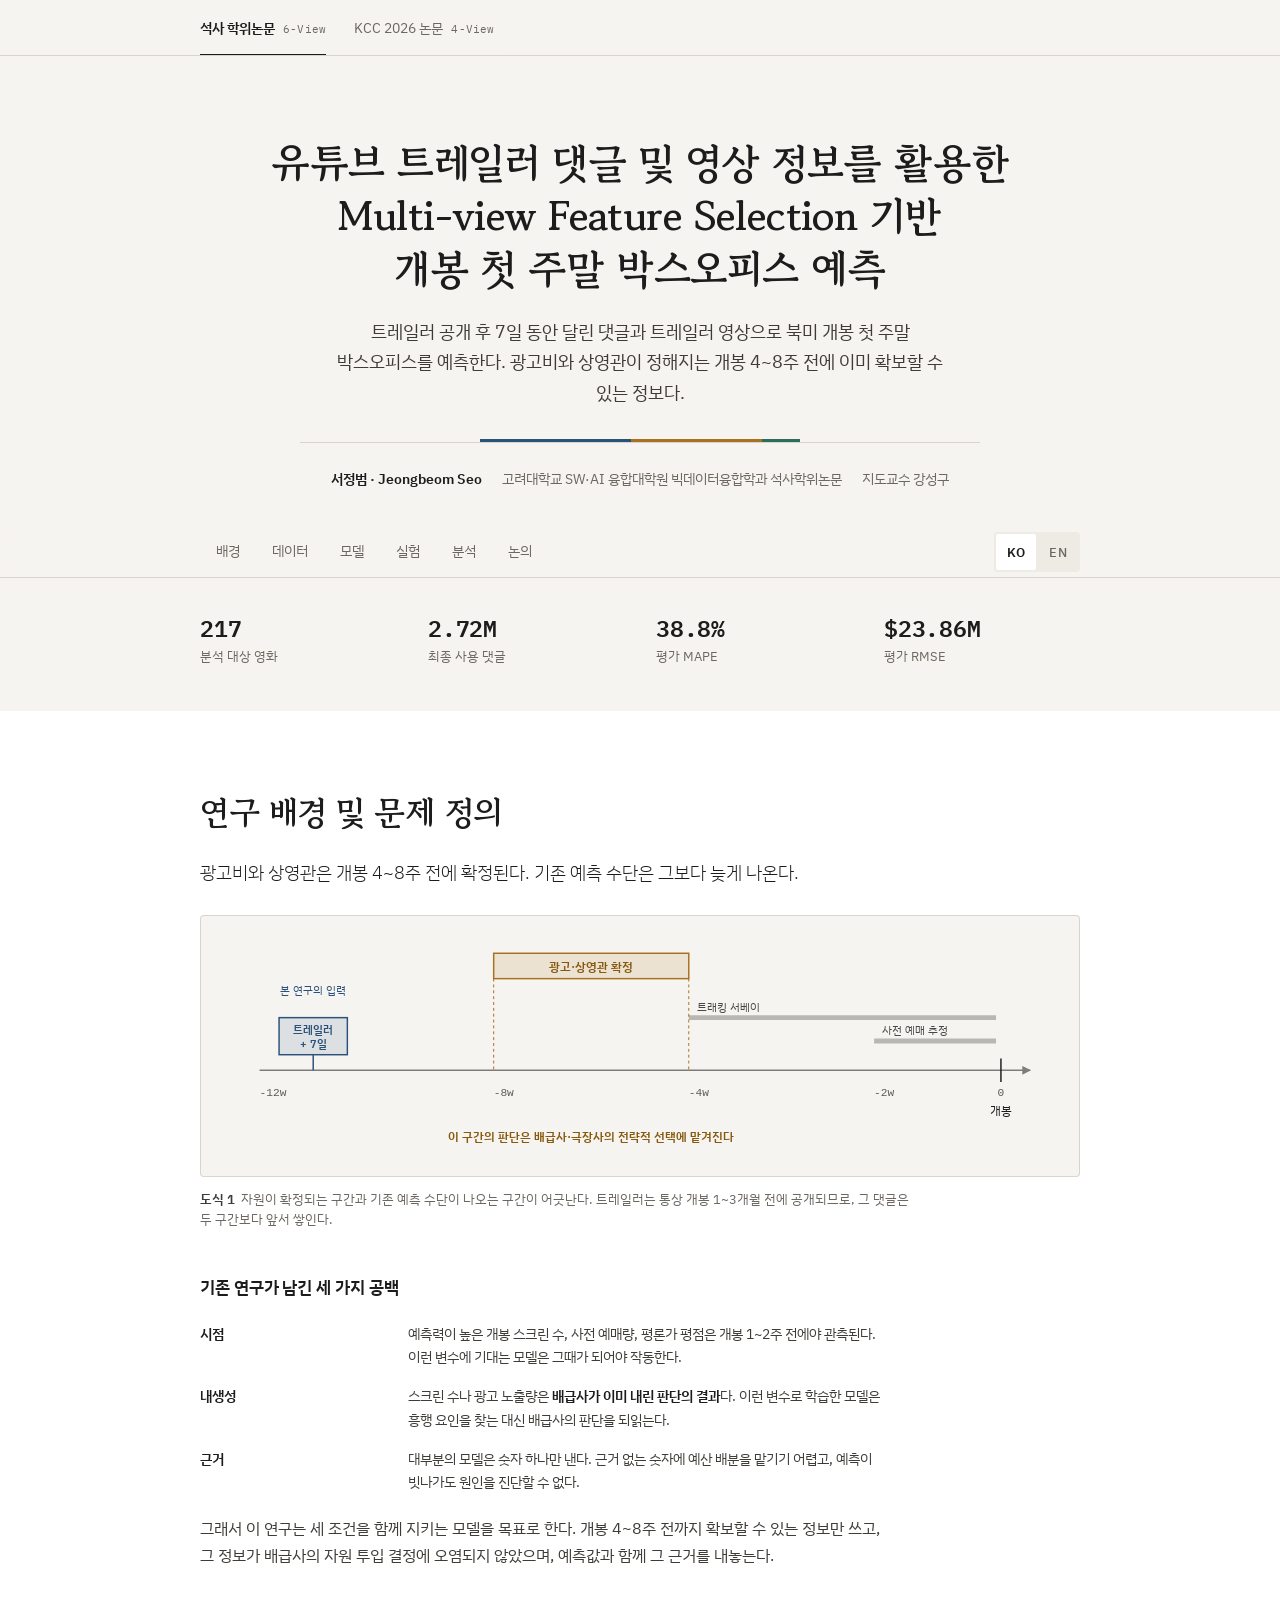
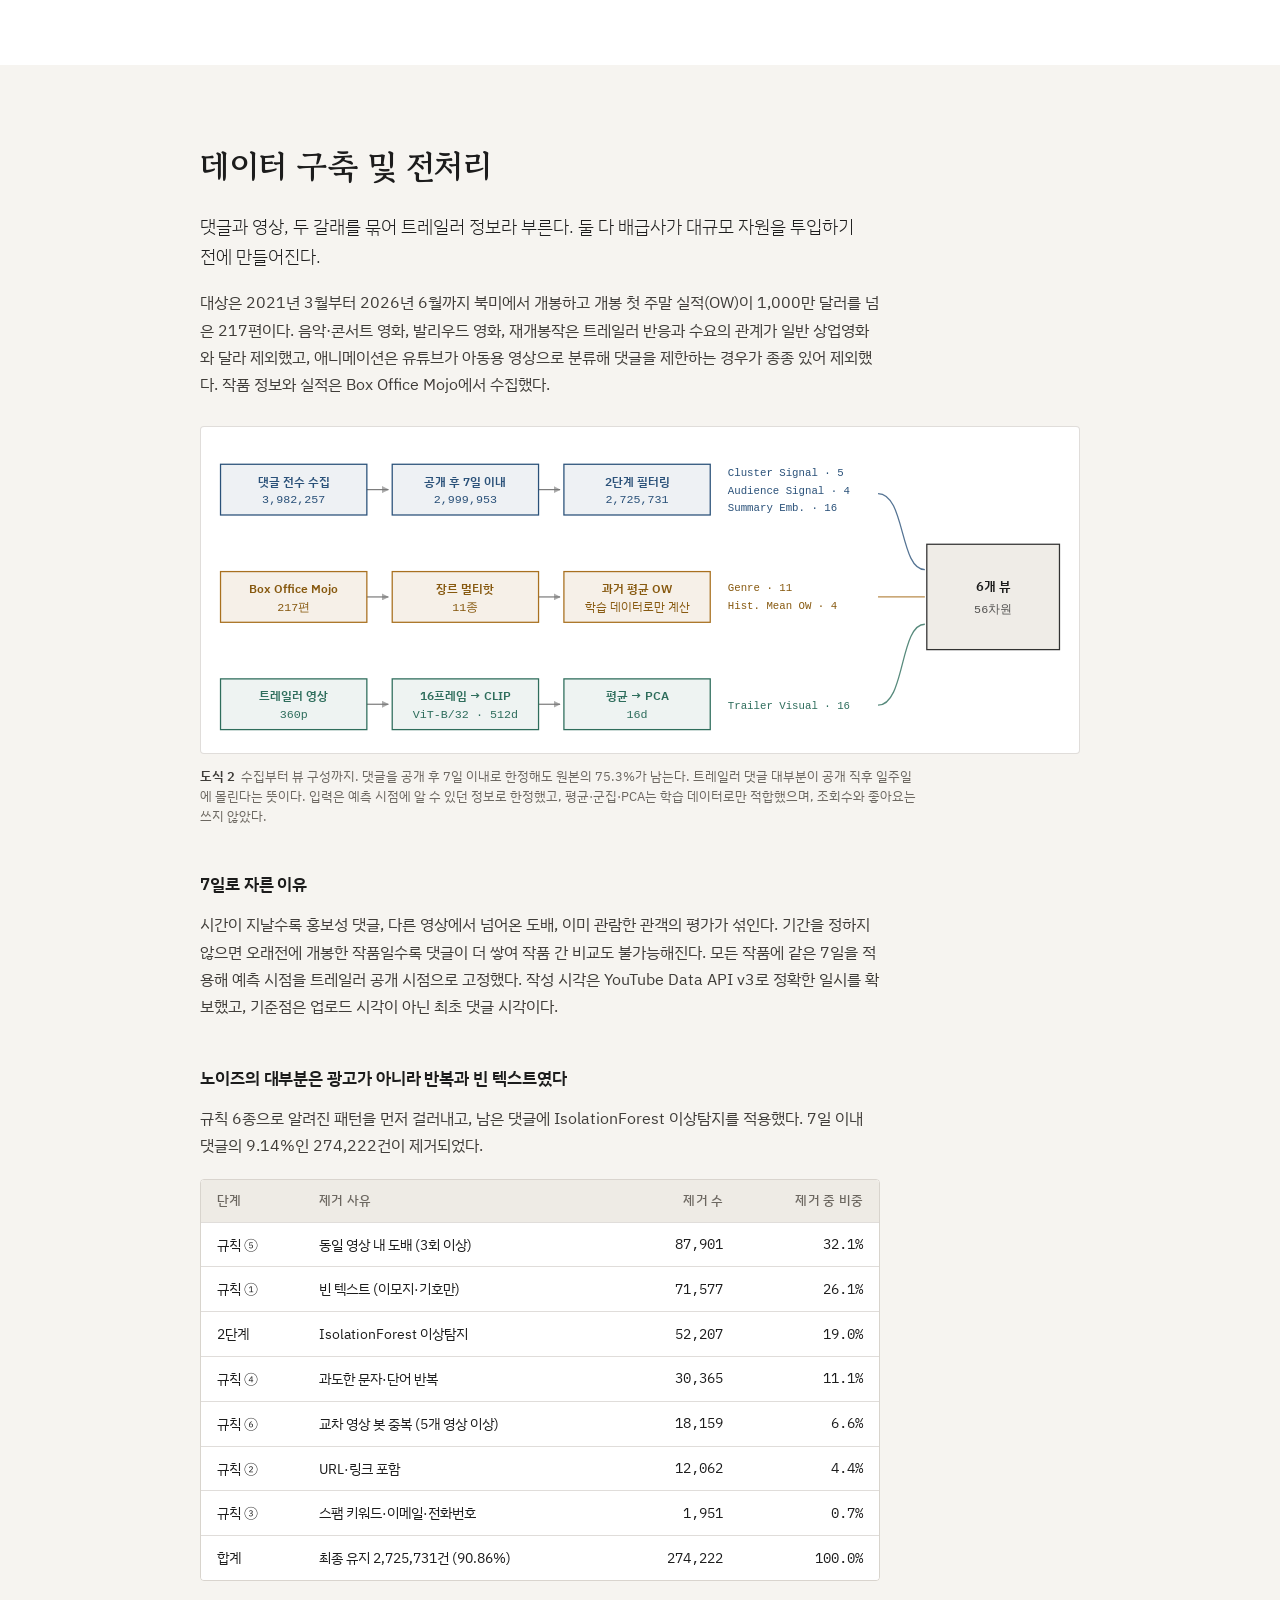
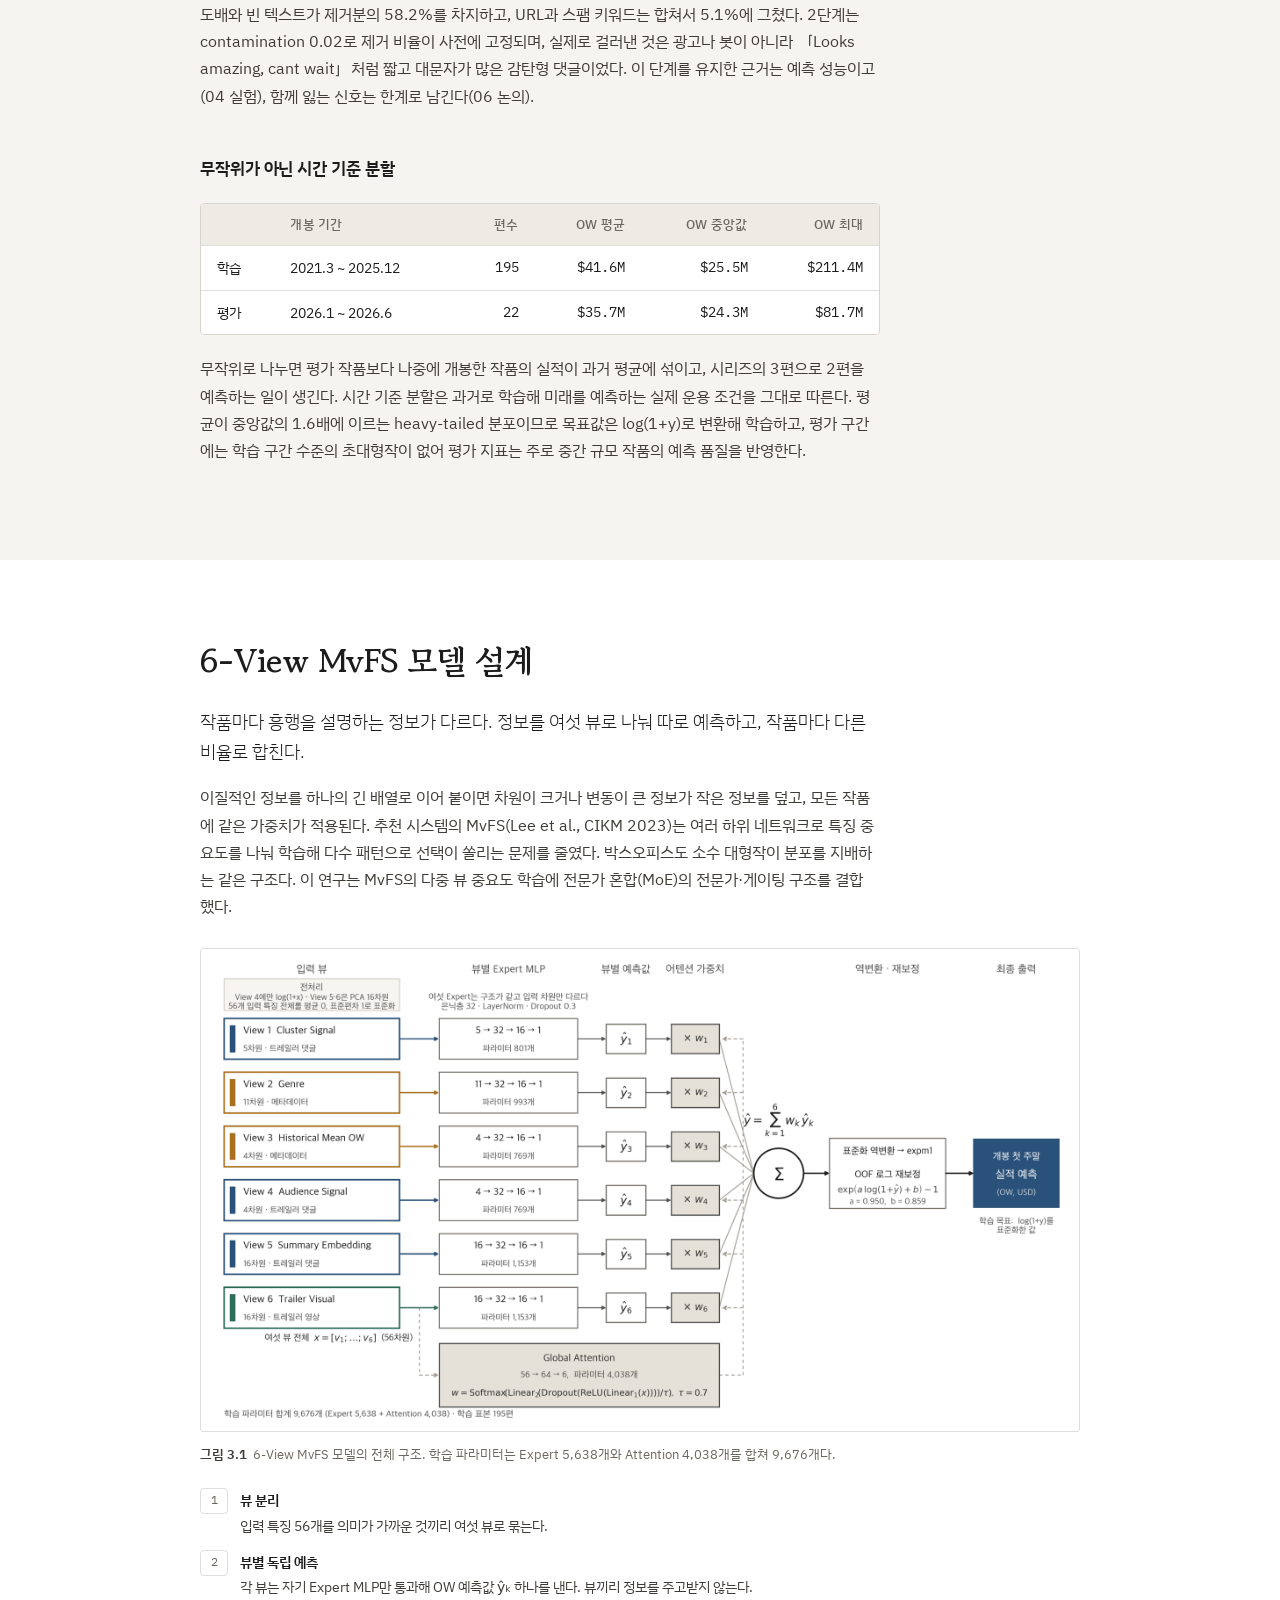
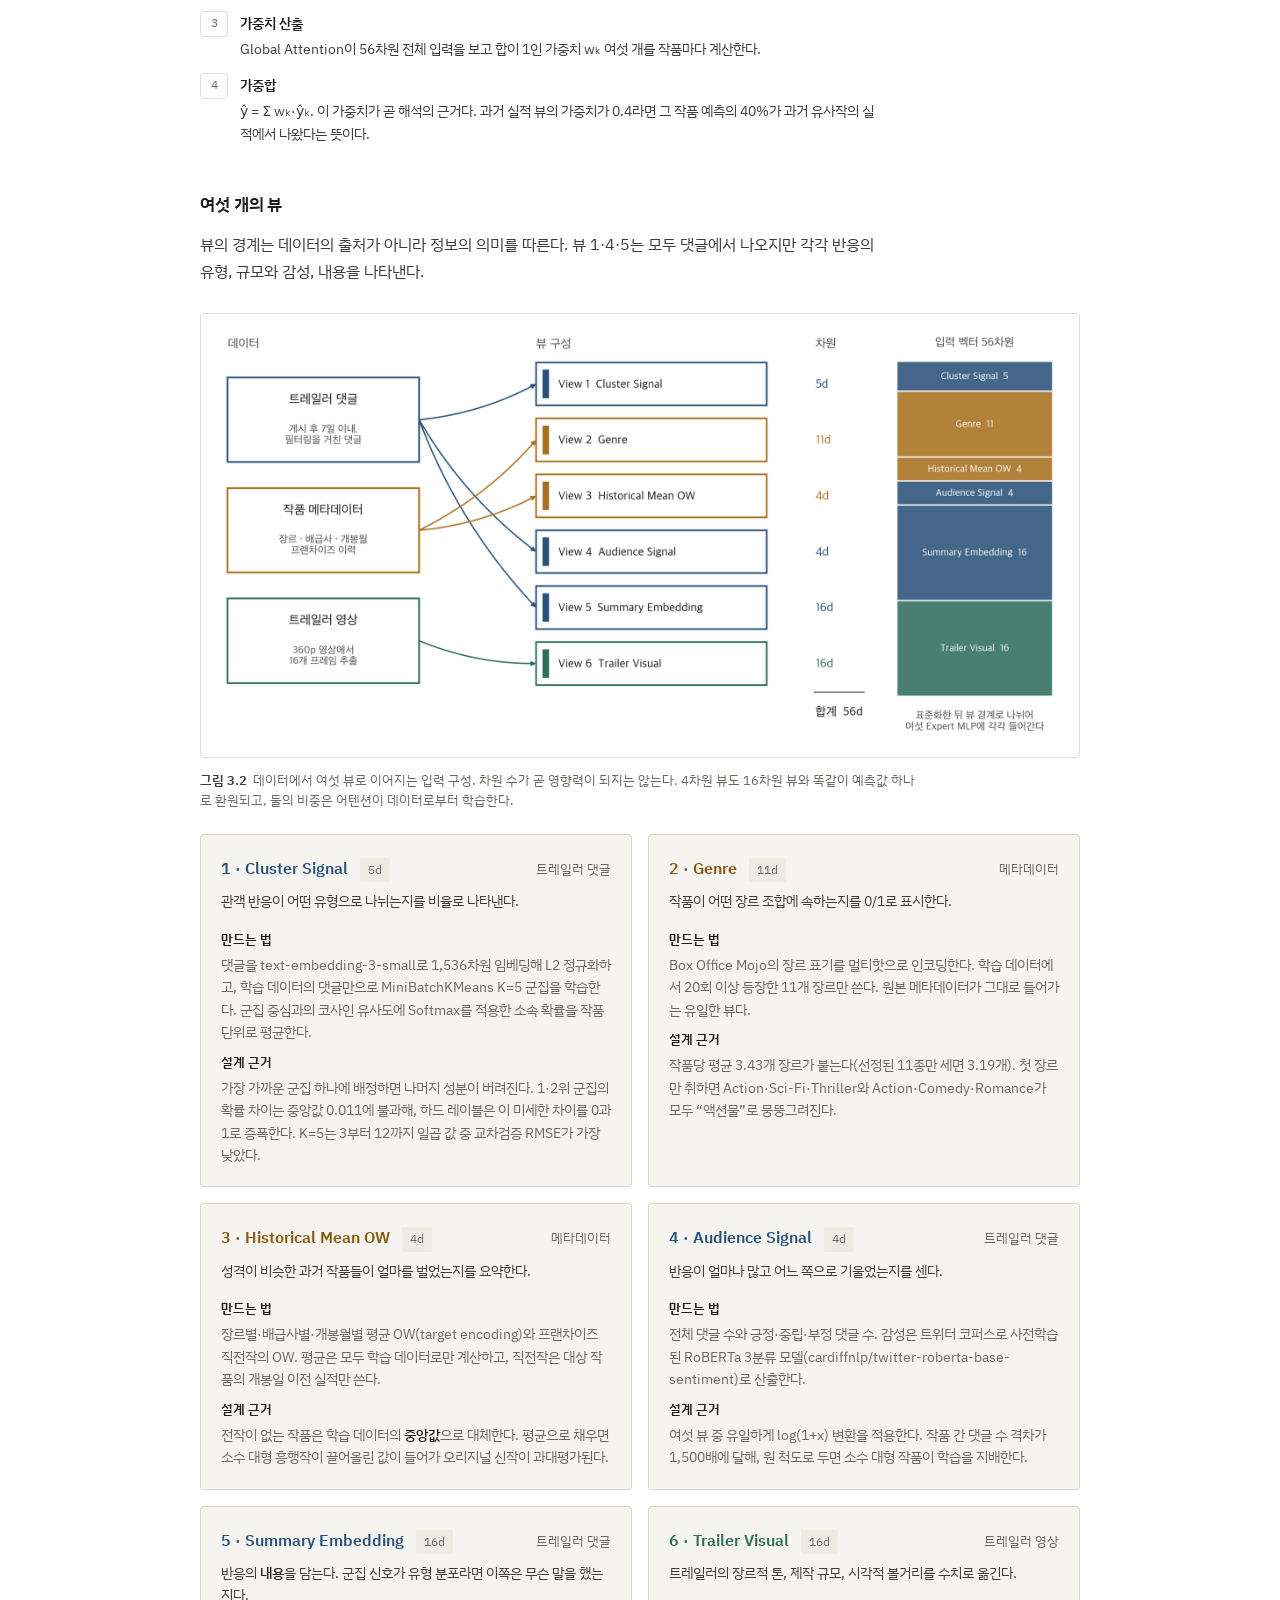
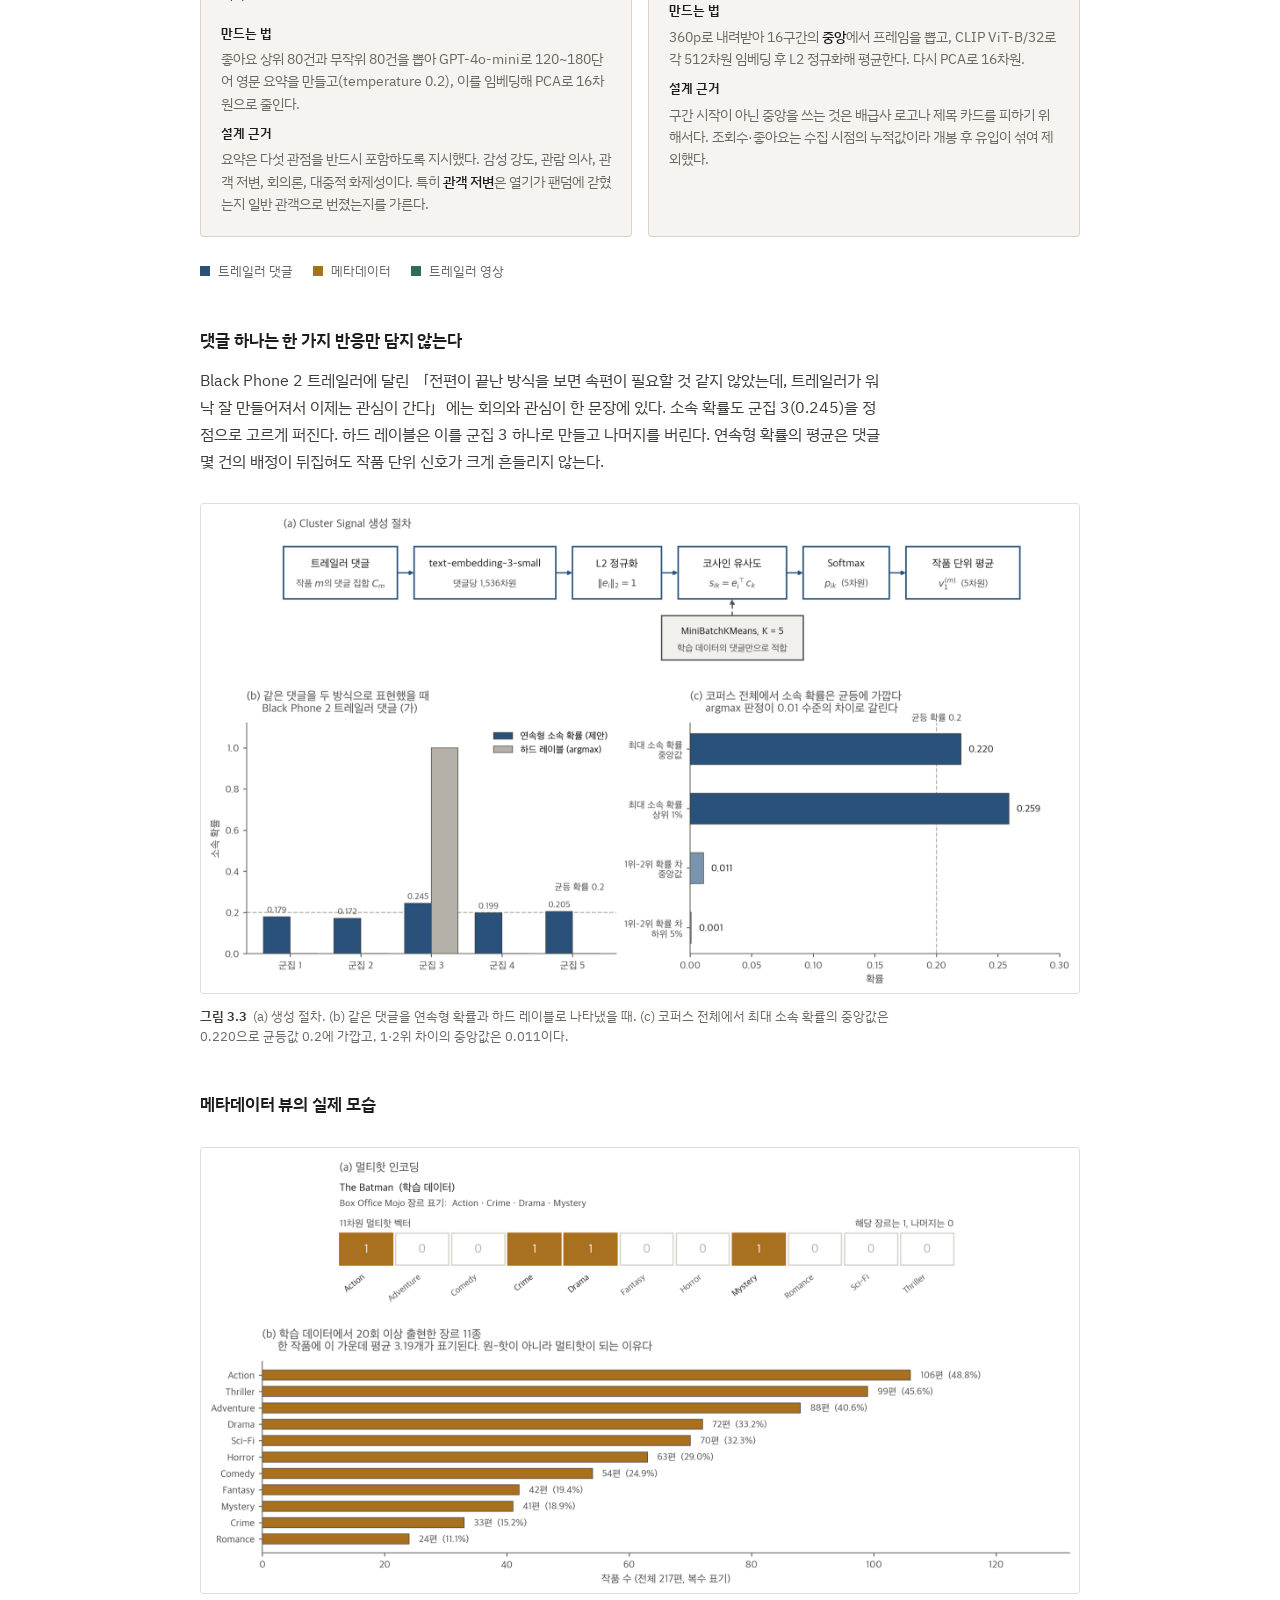
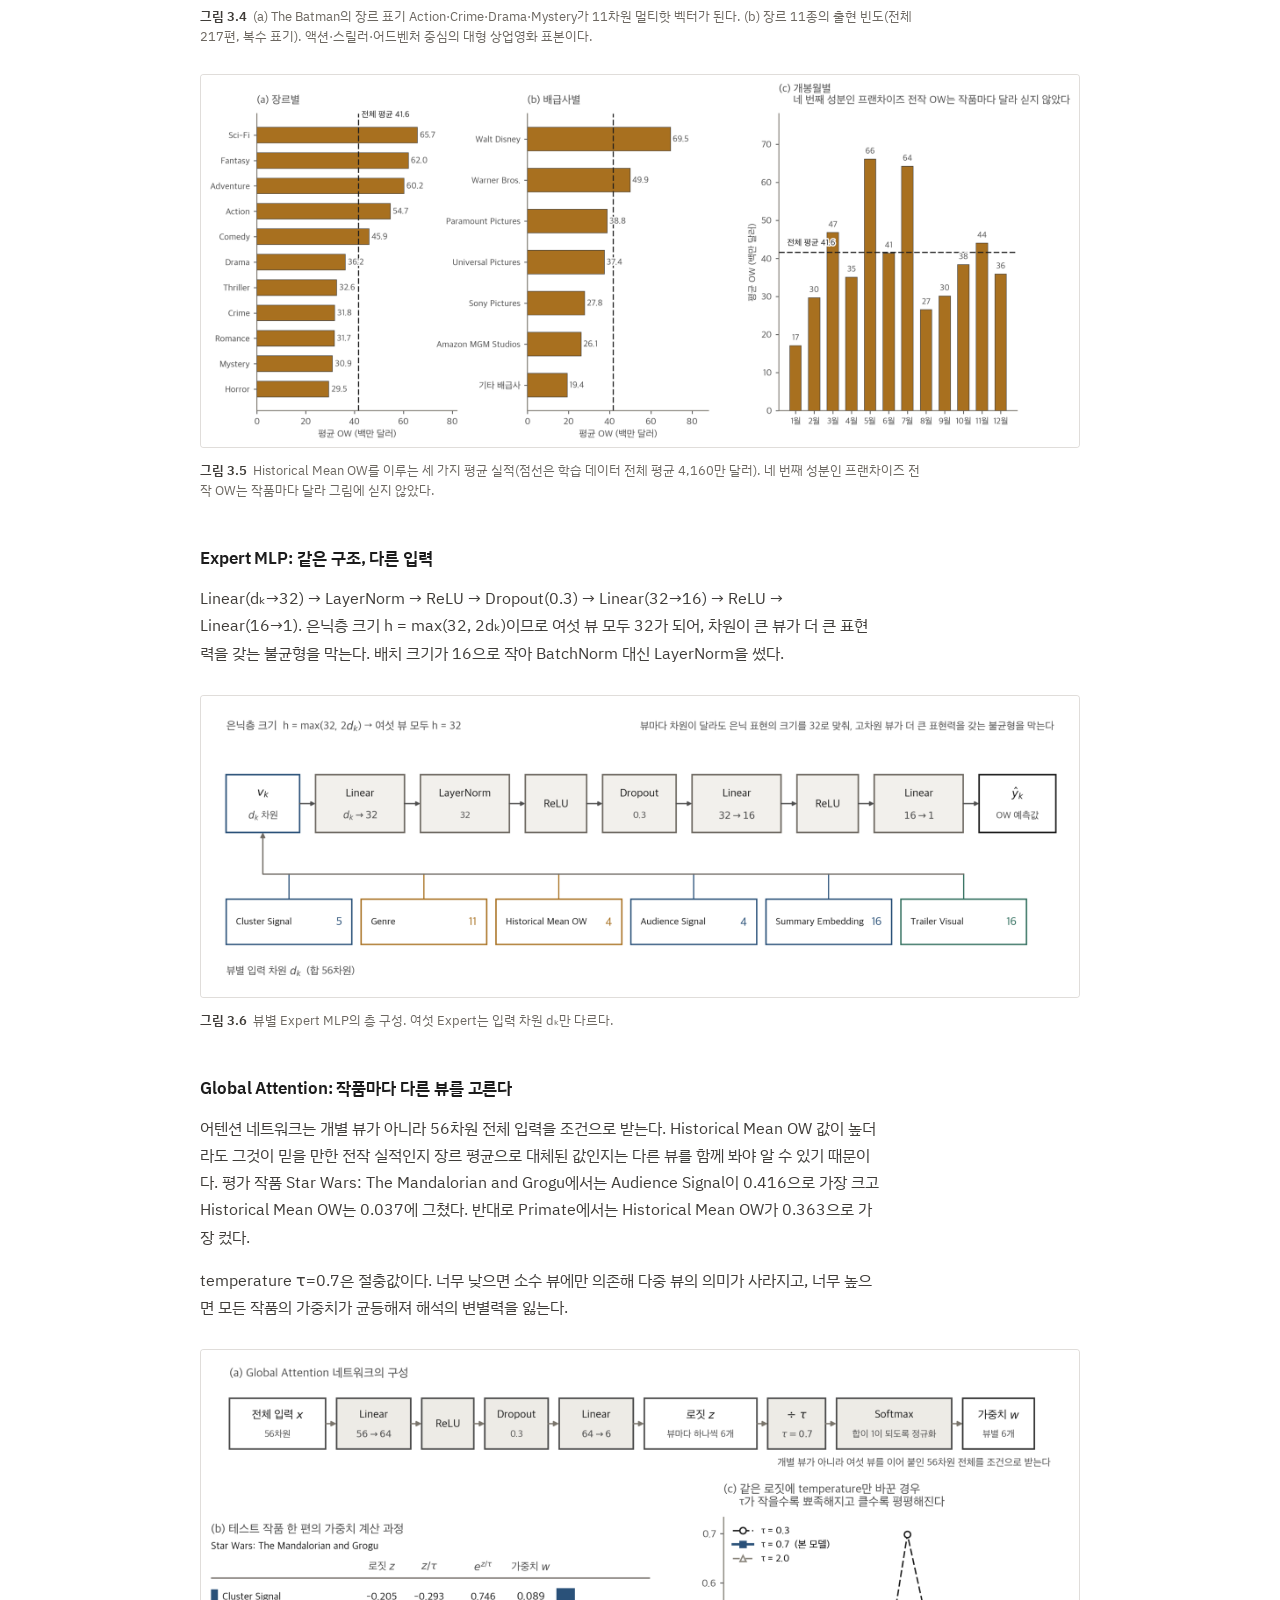
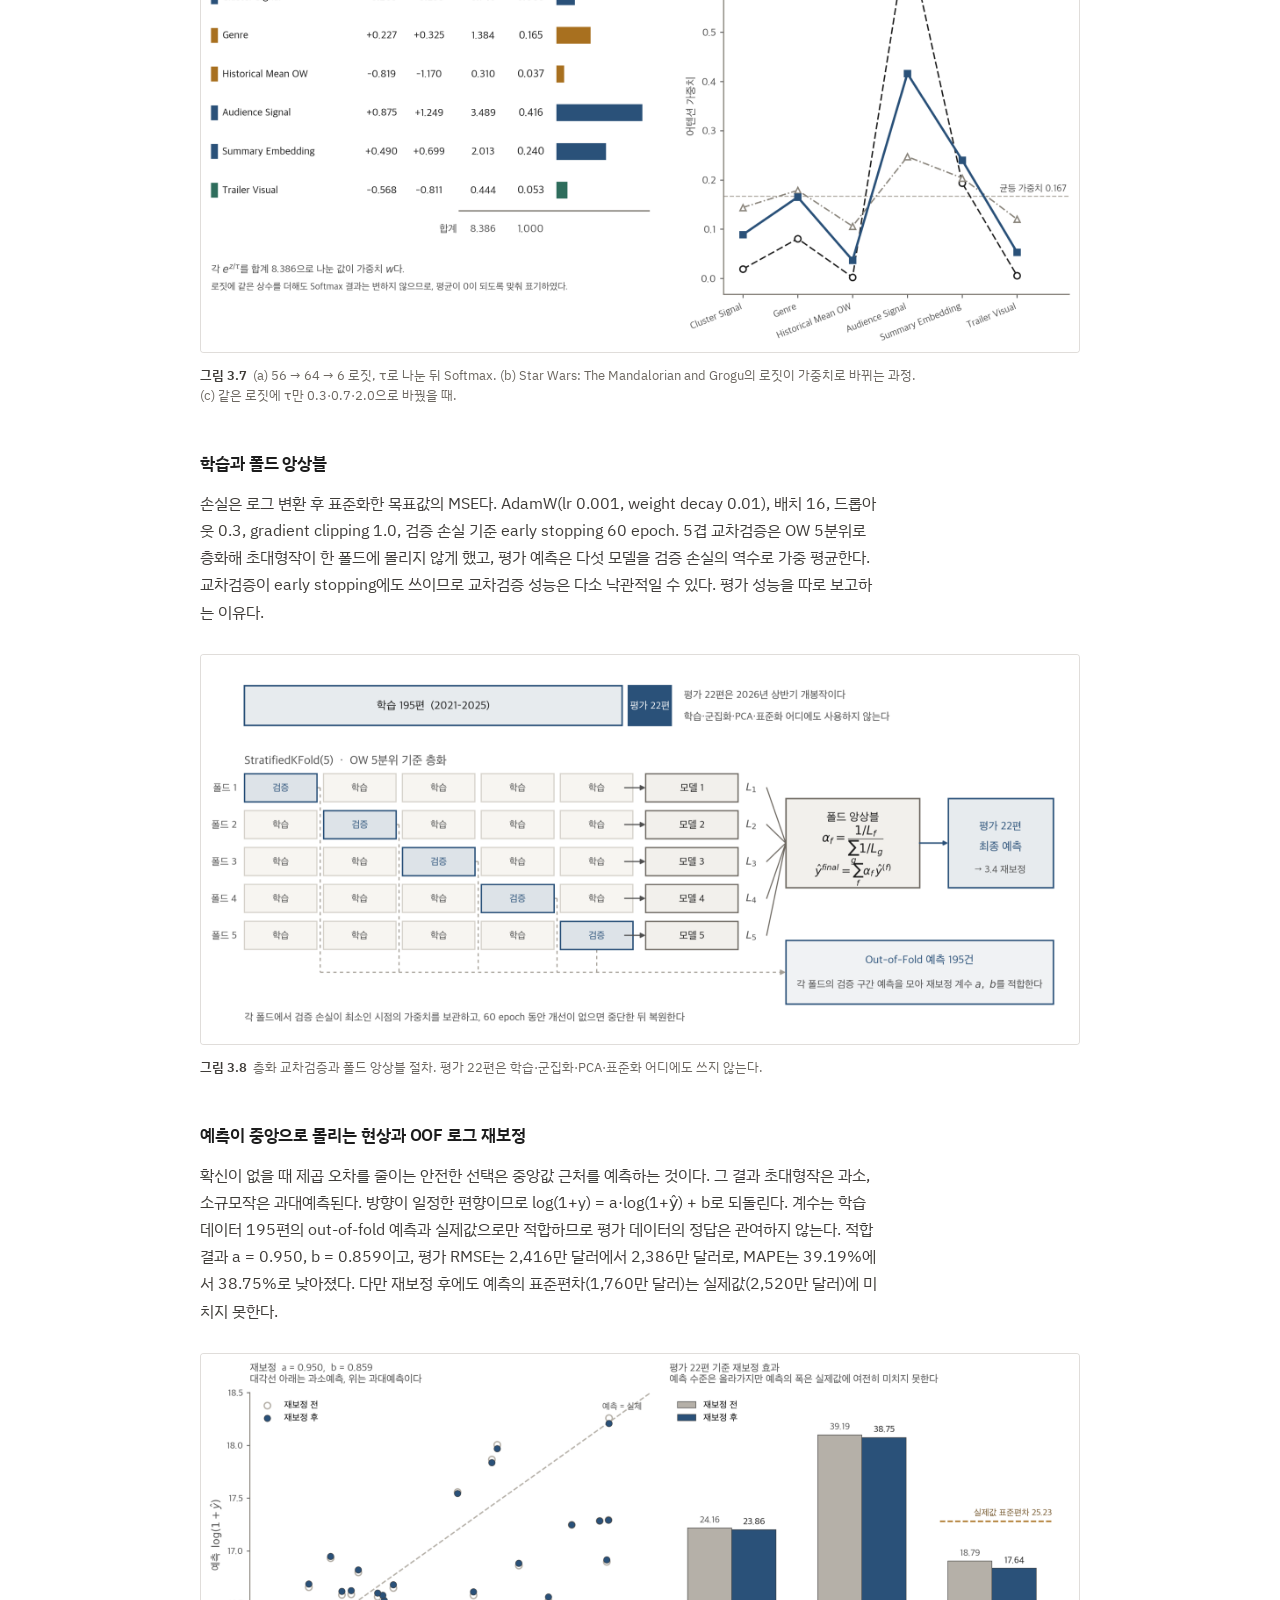
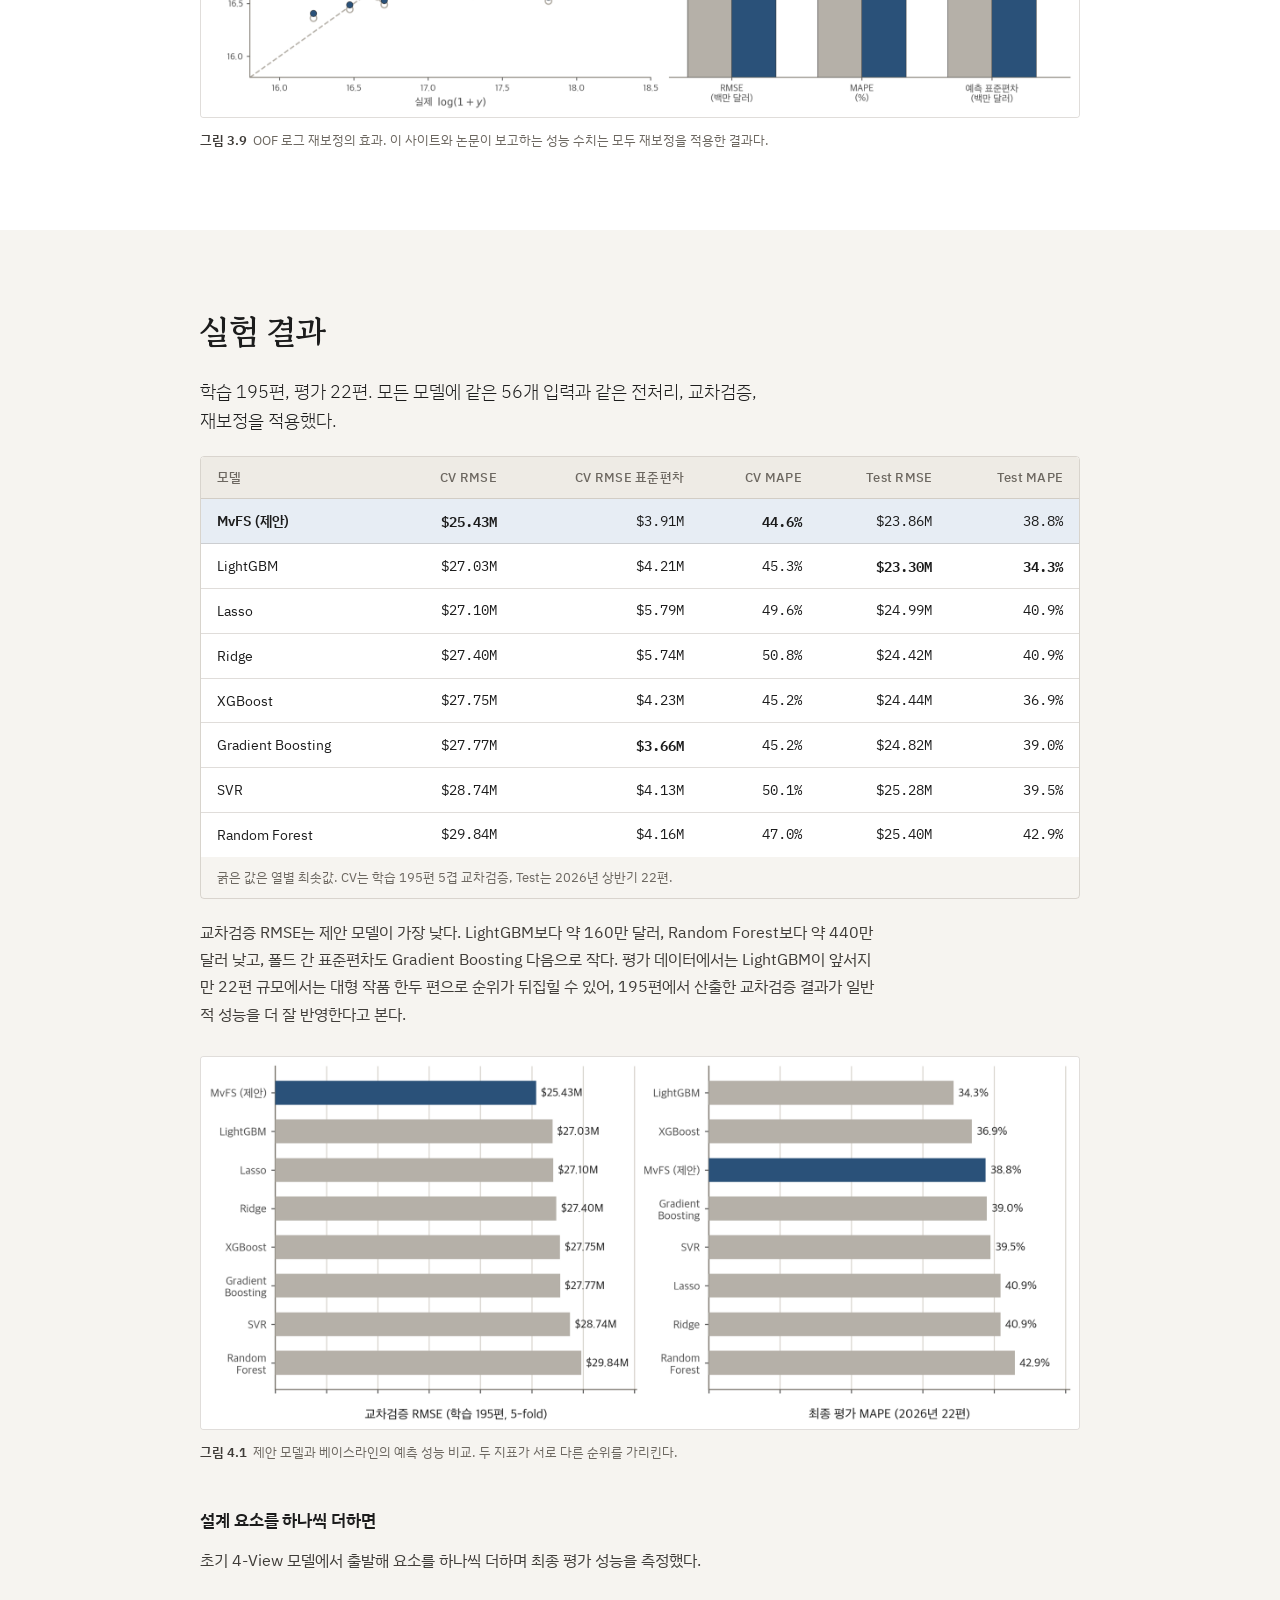
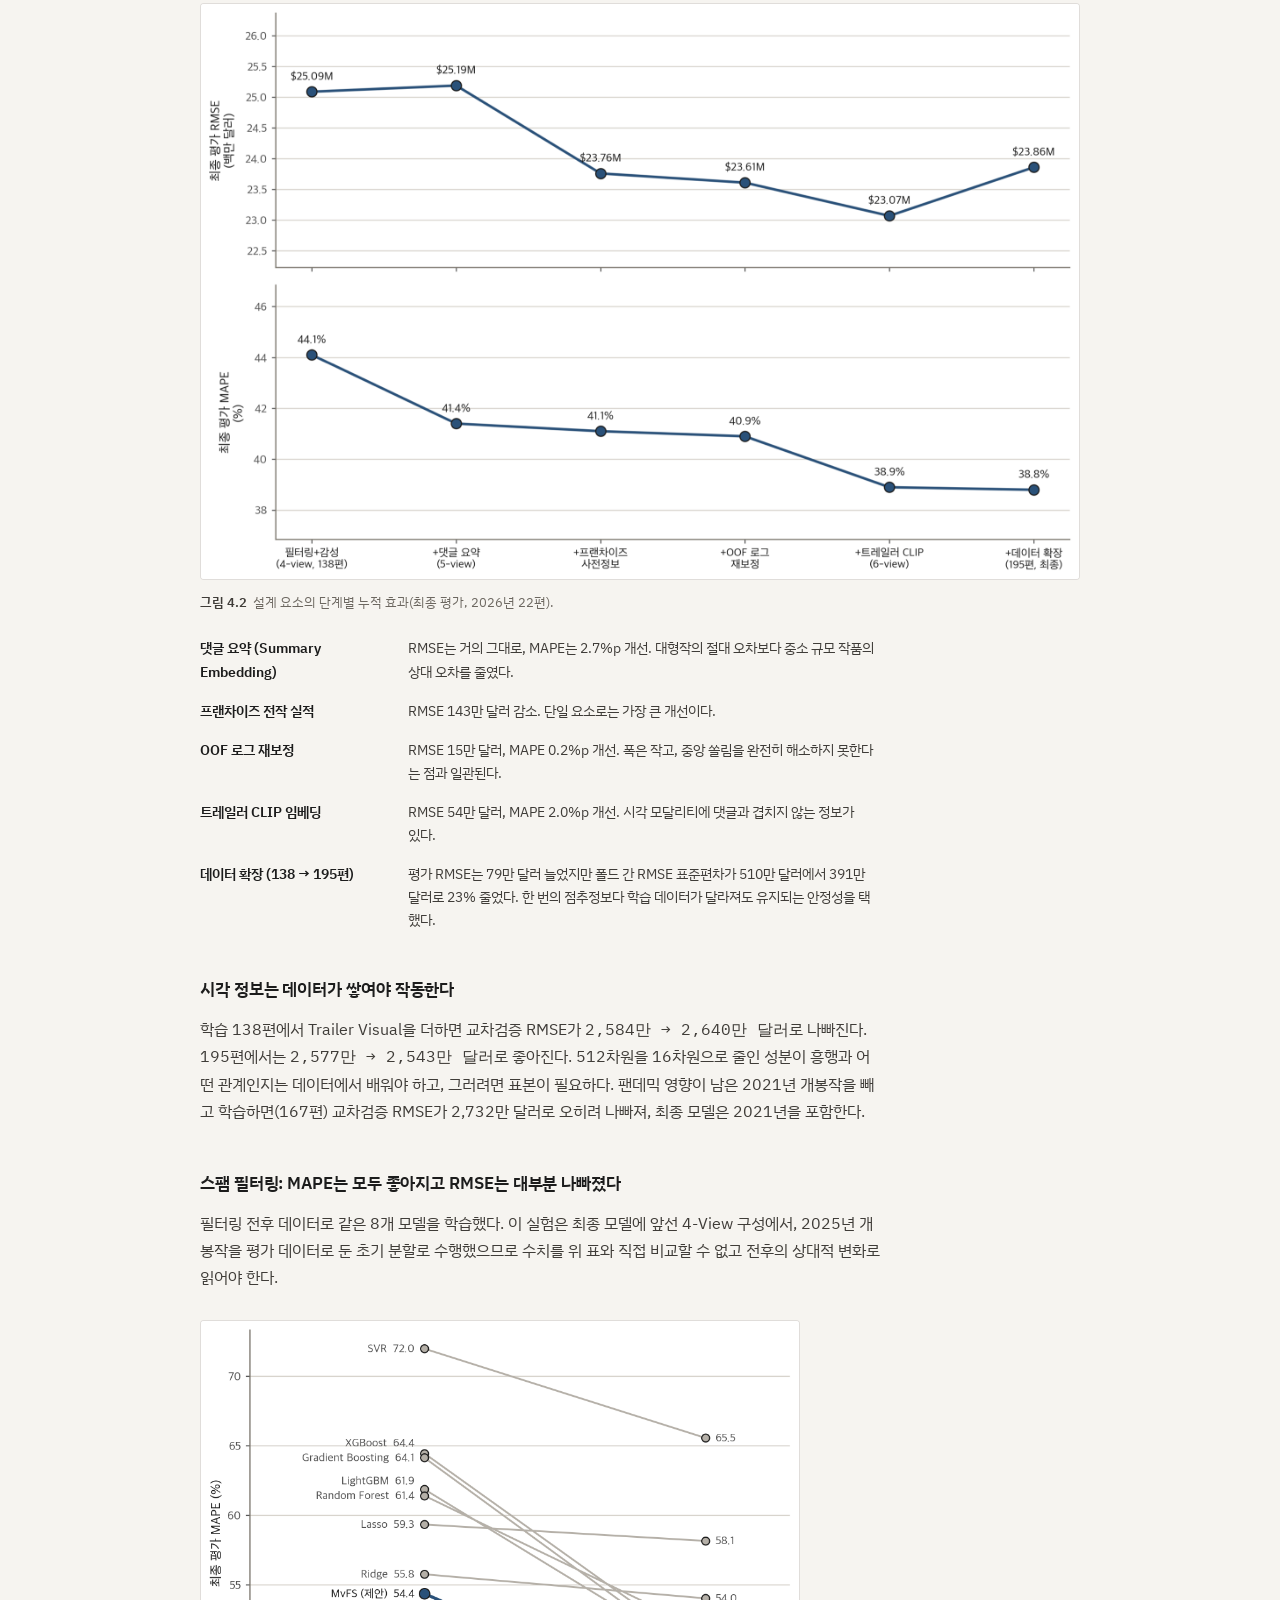
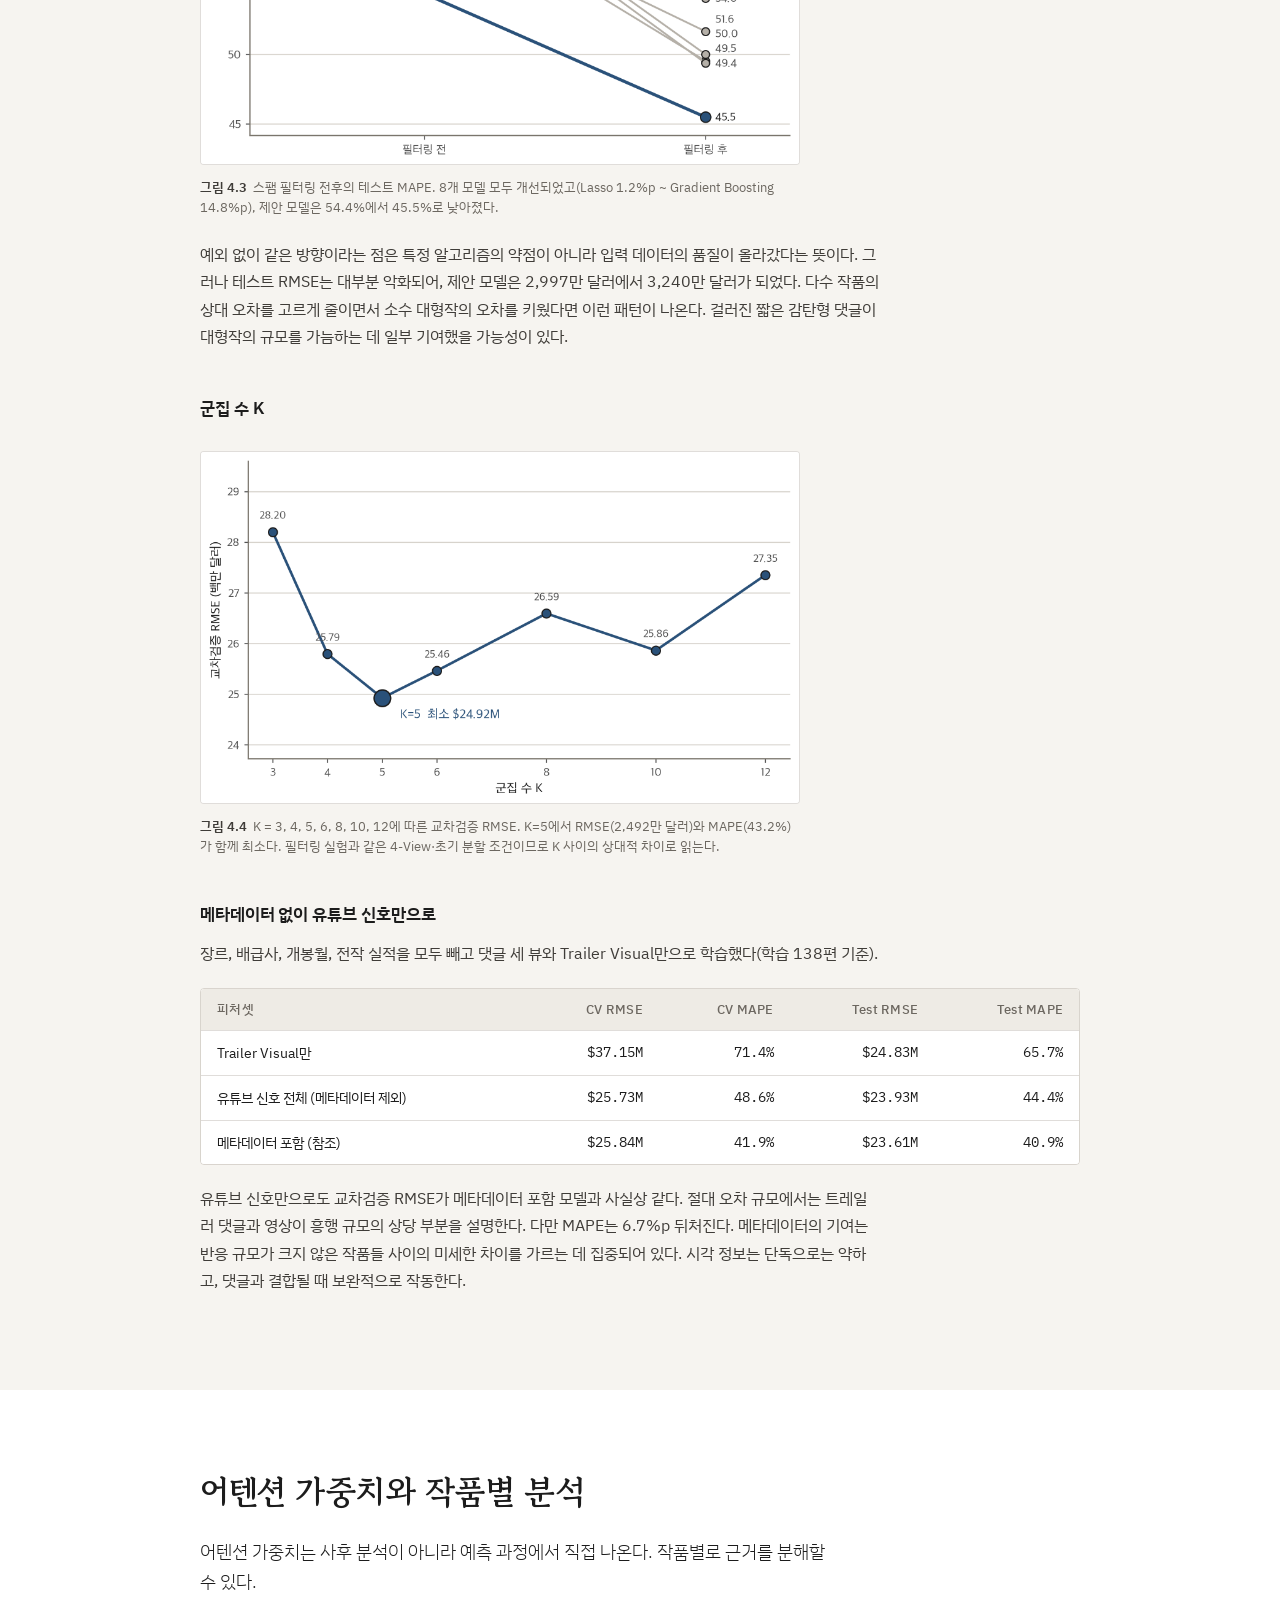
==== commit a51165b6: "interface-design 점검 반영, 절제된 움직임 추가 - 글자 크기를 네 단계(12.5/14/16/18)로 정리, 소제목을 본문보다 크게 - 간격을 4px 배수로, 테두리" ====
--- a/index.html
+++ b/index.html
@@ -196,9 +196,9 @@
         <text x="540" y="281" font-size="11" font-family="monospace" fill="var(--vis)">Trailer Visual · 16</text>
 
         <!-- 합류 -->
-        <path d="M694 60 C722 60 716 138 742 138" fill="none" stroke="var(--cmt)" stroke-width="1.3" opacity=".8"/>
-        <path d="M694 166 L742 166" fill="none" stroke="var(--meta)" stroke-width="1.3" opacity=".8"/>
-        <path d="M694 277 C722 277 716 194 742 194" fill="none" stroke="var(--vis)" stroke-width="1.3" opacity=".8"/>
+        <path class="flow" pathLength="1" d="M694 60 C722 60 716 138 742 138" fill="none" stroke="var(--cmt)" stroke-width="1.3" opacity=".8"/>
+        <path class="flow" pathLength="1" d="M694 166 L742 166" fill="none" stroke="var(--meta)" stroke-width="1.3" opacity=".8"/>
+        <path class="flow" pathLength="1" d="M694 277 C722 277 716 194 742 194" fill="none" stroke="var(--vis)" stroke-width="1.3" opacity=".8"/>
         <rect x="744" y="112" width="136" height="108" fill="var(--surface-2)" stroke="currentColor" stroke-width="1.3" opacity=".9"/>
         <text x="812" y="160" font-size="13" fill="currentColor" text-anchor="middle" font-weight="600" class="ko">6개 뷰</text>
         <text x="812" y="160" font-size="13" fill="currentColor" text-anchor="middle" font-weight="600" class="en">6 views</text>
--- a/site.css
+++ b/site.css
@@ -3,14 +3,17 @@
   img{max-width:100%}
   [hidden]{display:none!important}
 
-  /* 색은 논문 그림과 같은 팔레트: 댓글 #2a5179, 메타데이터 #a8701f, 영상 #2e6d5c */
+  /* 색은 논문 그림과 같은 팔레트: 댓글 #2a5179, 메타데이터 #a8701f, 영상 #2e6d5c
+     글자 크기는 네 단계: 보조 12.5 / 작은 본문 14 / 본문 16 / 도입 18, 간격은 4px 배수 */
   :root{
     --ground:#f6f4f0; --surface:#ffffff; --surface-2:#eeebe5;
-    --ink:#1c1c1c; --ink-2:#3f3c38; --muted:#6c6760; --line:#dcd7ce;
+    --ink:#1c1c1c; --ink-2:#3f3c38; --muted:#6c6760;
+    --line:rgba(70,55,35,.17); --line-strong:rgba(70,55,35,.34);
     --cmt:#2a5179; --meta:#a8701f; --meta-ink:#87590f; --vis:#2e6d5c;
-    --cmt-soft:#e7edf4; --meta-soft:#f6eedf; --vis-soft:#e4eeea;
+    --cmt-soft:#e7edf4;
     --img-filter:none;
     --r:4px;
+    --t-meta:12.5px; --t-small:14px; --t-body:16px; --t-lead:18px;
     --ease-out:cubic-bezier(.23,1,.32,1);
     --display:'Gowun Batang',Georgia,'Times New Roman',serif;
     --body:'IBM Plex Sans KR','Apple SD Gothic Neo',system-ui,sans-serif;
@@ -19,26 +22,29 @@
   @media (prefers-color-scheme:dark){
     :root:not([data-theme="light"]){
       --ground:#151412; --surface:#1c1b18; --surface-2:#28261f;
-      --ink:#eeebe5; --ink-2:#c8c3ba; --muted:#979188; --line:#34312b;
+      --ink:#eeebe5; --ink-2:#c8c3ba; --muted:#979188;
+      --line:rgba(240,232,220,.12); --line-strong:rgba(240,232,220,.26);
       --cmt:#8aaedb; --meta:#d9a24c; --meta-ink:#d9a24c; --vis:#4fa184;
-      --cmt-soft:#1c2633; --meta-soft:#2e2517; --vis-soft:#172a23;
+      --cmt-soft:#1c2633;
       --img-filter:brightness(.92);
     }
   }
   :root[data-theme="dark"]{
     --ground:#151412; --surface:#1c1b18; --surface-2:#28261f;
-    --ink:#eeebe5; --ink-2:#c8c3ba; --muted:#979188; --line:#34312b;
+    --ink:#eeebe5; --ink-2:#c8c3ba; --muted:#979188;
+    --line:rgba(240,232,220,.12); --line-strong:rgba(240,232,220,.26);
     --cmt:#8aaedb; --meta:#d9a24c; --meta-ink:#d9a24c; --vis:#4fa184;
-    --cmt-soft:#1c2633; --meta-soft:#2e2517; --vis-soft:#172a23;
+    --cmt-soft:#1c2633;
     --img-filter:brightness(.92);
   }
   *{box-sizing:border-box}
   @media (prefers-reduced-motion:no-preference){html{scroll-behavior:smooth}}
-  body{background:var(--ground);color:var(--ink);font-family:var(--body);
+  body{background:var(--ground);color:var(--ink);font-family:var(--body);font-size:var(--t-body);
        font-weight:400;line-height:1.7;margin:0;-webkit-font-smoothing:antialiased}
   .wrap{max-width:920px;margin:0 auto;padding-inline:20px}
   .col{max-width:680px}
-  p{margin:0 0 .9em;color:var(--ink-2)}
+  p{margin:0 0 1em;color:var(--ink-2)}
+  p,li,dd,figcaption{text-wrap:pretty}
   h1,h2,h3{text-wrap:balance;margin:0}
   h1,h2,h3,.lead,.sub,ul.pts b,ol.steps b{word-break:keep-all}
   strong{font-weight:600;color:var(--ink)}
@@ -46,22 +52,23 @@
   .num{font-family:var(--mono);font-variant-numeric:tabular-nums}
 
   /* 브라우저 기본 표면: 링크 밑줄, 포커스, 선택 영역, 스크롤바 */
-  a{color:var(--cmt);text-decoration-thickness:1px;text-underline-offset:3px}
+  a{color:var(--cmt);text-decoration-thickness:1px;text-underline-offset:3px;transition:text-decoration-color 150ms ease}
+  @media (hover:hover) and (pointer:fine){p a:hover,.refs a:hover{text-decoration-thickness:2px}}
   :focus-visible{outline:2px solid var(--cmt);outline-offset:2px;border-radius:2px}
   ::selection{background:color-mix(in srgb,var(--cmt) 24%,transparent);color:inherit}
-  .tw,.figscroll{scrollbar-width:thin;scrollbar-color:var(--line) transparent}
+  .tw,.figscroll{scrollbar-width:thin;scrollbar-color:var(--line-strong) transparent}
 
   .skip{position:absolute;left:12px;top:-60px;z-index:40;background:var(--ink);color:var(--ground);
-        padding:8px 14px;border-radius:var(--r);font-size:13px;text-decoration:none}
+        padding:8px 16px;border-radius:var(--r);font-size:var(--t-small);text-decoration:none}
   .skip:focus{top:12px}
 
   /* 언어 전환, 기본은 한국어 */
   :root[data-lang="en"] .ko{display:none}
   :root:not([data-lang="en"]) .en{display:none}
   .langsw{display:flex;gap:2px;background:var(--surface-2);border-radius:var(--r);padding:2px;align-self:center}
-  .langsw button{font-family:var(--body);font-size:12px;font-weight:500;letter-spacing:.04em;border:0;
-    background:transparent;color:var(--muted);min-width:36px;min-height:30px;padding:4px 10px;
-    border-radius:3px;cursor:pointer;transition:background-color 150ms ease,color 150ms ease,transform 160ms var(--ease-out)}
+  .langsw button{font-family:var(--body);font-size:var(--t-meta);font-weight:500;letter-spacing:.04em;border:0;
+    background:transparent;color:var(--muted);min-width:40px;min-height:36px;padding:4px 10px;
+    border-radius:2px;cursor:pointer;transition:background-color 150ms ease,color 150ms ease,transform 160ms var(--ease-out)}
   .langsw button[aria-pressed="true"]{background:var(--surface);color:var(--ink);font-weight:600}
   @media (hover:hover) and (pointer:fine){.langsw button:hover{color:var(--ink)}}
 
@@ -72,151 +79,197 @@
   .band i:nth-child(2){background:var(--meta);flex:41}
   .band i:nth-child(3){background:var(--vis);flex:11.8}
 
-  header.hero{padding-block:clamp(40px,8vw,80px) 34px;text-align:center}
+  header.hero{padding-block:clamp(40px,8vw,80px) 36px;text-align:center}
   .hero > *{margin-inline:auto}
-  h1{font-family:var(--display);font-weight:700;letter-spacing:-.012em;
+  h1{font-family:var(--display);font-weight:700;letter-spacing:-.014em;
      font-size:clamp(25px,4.3vw,41px);line-height:1.3;margin-bottom:20px;max-width:860px}
-  .sub{font-size:clamp(15px,1.9vw,17px);color:var(--ink-2);max-width:620px;margin-bottom:30px}
+  .sub{font-size:clamp(16px,2vw,var(--t-lead));color:var(--ink-2);max-width:620px;margin-bottom:32px}
   .hero .band{max-width:320px}
   @media (max-width:600px){h1 br{display:none} h1{font-size:23px}}
-  .byline{display:flex;flex-wrap:wrap;justify-content:center;gap:5px 20px;font-size:13.5px;
-          color:var(--muted);padding-top:22px;border-top:1px solid var(--line);max-width:680px}
-  .byline b{font-weight:500;color:var(--ink)}
+  .byline{display:flex;flex-wrap:wrap;justify-content:center;gap:4px 20px;font-size:var(--t-small);
+          color:var(--muted);padding-top:24px;border-top:1px solid var(--line);max-width:680px}
+  .byline b{font-weight:600;color:var(--ink)}
 
   /* 핵심 수치: 카드 없이 한 줄로 */
-  .stats{display:grid;grid-template-columns:repeat(auto-fit,minmax(140px,1fr));gap:18px 32px;
+  .stats{display:grid;grid-template-columns:repeat(auto-fit,minmax(140px,1fr));gap:20px 32px;
          margin-block:36px 44px}
   .stat .k{font-family:var(--mono);font-weight:600;font-size:clamp(19px,2.4vw,23px);
            letter-spacing:-.01em;display:block;line-height:1.2;font-variant-numeric:tabular-nums}
-  .stat .l{font-size:12.5px;color:var(--muted);margin-top:4px;display:block}
+  .stat .l{font-size:var(--t-meta);color:var(--muted);margin-top:4px;display:block}
 
   nav.toc{position:sticky;top:env(safe-area-inset-top,0px);z-index:20;
           background:color-mix(in srgb,var(--ground) 92%,transparent);
           backdrop-filter:blur(12px);border-bottom:1px solid var(--line)}
   .navin{display:flex;align-items:stretch;gap:16px;max-width:920px;margin-inline:auto;padding-inline:20px}
-  nav.toc ul{display:flex;gap:0;list-style:none;margin:0;padding:0;
+  nav.toc ul{position:relative;display:flex;gap:0;list-style:none;margin:0;padding:0;
              overflow-x:auto;scrollbar-width:none;flex:1}
   nav.toc ul::-webkit-scrollbar{display:none}
-  nav.toc a{display:flex;align-items:center;font-size:13px;color:var(--muted);
-            text-decoration:none;white-space:nowrap;padding:13px 14px;
+  nav.toc a{display:flex;align-items:center;font-size:var(--t-small);color:var(--muted);
+            text-decoration:none;white-space:nowrap;padding:12px 16px;
             border-bottom:2px solid transparent;transition:color 150ms ease,border-color 150ms ease}
   nav.toc a:hover,nav.toc a:focus-visible{color:var(--ink)}
   nav.toc a[aria-current="true"]{color:var(--ink);font-weight:500;border-bottom-color:var(--cmt)}
+  /* 스크립트가 있으면 밑줄 대신 미끄러지는 표시선 하나를 쓴다 */
+  nav.toc ul.has-ind a[aria-current="true"]{border-bottom-color:transparent}
+  .toc-ind{position:absolute;left:0;bottom:0;width:100px;height:2px;background:var(--cmt);
+           transform-origin:left;opacity:0;pointer-events:none;
+           transition:transform 280ms var(--ease-out),opacity 200ms ease}
+  /* 읽은 만큼 차오르는 진행선 (스크롤 연동 애니메이션을 지원하는 브라우저에서만) */
+  @supports (animation-timeline:scroll()){
+    nav.toc::before{content:"";position:absolute;left:0;right:0;top:0;height:2px;background:var(--ink-2);opacity:.3;
+                    transform-origin:left;transform:scaleX(0);animation:readprog linear both;animation-timeline:scroll(root)}
+    @keyframes readprog{to{transform:scaleX(1)}}
+  }
 
   section{padding-block:clamp(52px,7vw,80px);scroll-margin-top:60px}
   section.alt{background:var(--surface)}
   .shead{margin-bottom:24px}
   h2{font-family:var(--display);font-weight:700;font-size:clamp(24px,3.6vw,33px);
-     letter-spacing:-.012em;line-height:1.3}
-  h3{font-size:15px;font-weight:600;margin:40px 0 10px;color:var(--ink)}
-  .lead{font-size:16.5px;color:var(--ink);font-weight:300}
-  .note{font-size:12.5px;color:var(--muted);line-height:1.6}
-
-  figure{margin:26px 0 0}
-  figure > a{display:block;cursor:zoom-in}
+     letter-spacing:-.014em;line-height:1.3}
+  h3{font-size:17px;font-weight:600;letter-spacing:-.005em;margin:44px 0 12px;color:var(--ink)}
+  .lead{font-size:var(--t-lead);line-height:1.65;color:var(--ink);font-weight:300}
+  .note{font-size:var(--t-meta);color:var(--muted);line-height:1.6}
+
+  figure{margin:28px 0 0}
+  figure > a{display:block;cursor:zoom-in;border-radius:var(--r)}
   figure.narrow{max-width:600px}
   figure img{display:block;width:100%;height:auto;border:1px solid var(--line);
-             border-radius:var(--r);background:#fff;filter:var(--img-filter)}
+             border-radius:var(--r);background:#fff;filter:var(--img-filter);transition:border-color 150ms ease}
+  @media (hover:hover) and (pointer:fine){figure > a:hover img{border-color:var(--line-strong)}}
   figure svg{display:block;width:100%;height:auto;border:1px solid var(--line);
-             border-radius:var(--r);background:var(--surface);padding:6px 0}
+             border-radius:var(--r);background:var(--surface);padding:8px 0}
   section.alt figure svg{background:var(--ground)}
   /* 좁은 화면에서 도식 글자가 읽히도록 최소 폭을 두고 가로로 넘겨 보게 한다 */
   @media (max-width:760px){.figscroll{overflow-x:auto}.figscroll svg{min-width:700px}}
-  figcaption{font-size:12.5px;color:var(--muted);margin-top:11px;line-height:1.6;max-width:720px}
-  figcaption b{font-weight:600;color:var(--ink-2);font-size:12.5px;margin-right:6px}
+  figcaption{font-size:var(--t-meta);color:var(--muted);margin-top:12px;line-height:1.6;max-width:720px}
+  figcaption b{font-weight:600;color:var(--ink-2);margin-right:6px}
   .svgmeta{fill:var(--meta-ink)}
 
   ol.steps{list-style:none;padding:0;margin:20px 0 0;counter-reset:s;display:grid;gap:12px}
-  ol.steps li{counter-increment:s;display:grid;grid-template-columns:28px 1fr;gap:4px 10px;
-              font-size:14px;color:var(--ink-2)}
+  ol.steps li{counter-increment:s;display:grid;grid-template-columns:28px 1fr;gap:4px 12px;
+              font-size:var(--t-small);color:var(--ink-2)}
   ol.steps li::before{content:counter(s);font-family:var(--mono);font-size:12px;color:var(--muted);
               border:1px solid var(--line);border-radius:var(--r);text-align:center;height:24px;line-height:22px}
   ol.steps b{display:block;color:var(--ink);font-weight:600;margin-bottom:2px}
 
   /* 뷰 상세: 데이터 갈래는 이름 색으로만 구분 */
   .vcards{display:grid;grid-template-columns:repeat(auto-fit,minmax(300px,1fr));
-          gap:14px;margin-block:24px}
-  .vcard{background:var(--ground);border:1px solid var(--line);border-radius:var(--r);padding:18px 20px}
-  .vcard .vh{display:flex;align-items:baseline;gap:10px;flex-wrap:wrap;margin-bottom:9px}
-  .vcard .vn{font-size:14.5px;font-weight:600;color:var(--t,var(--c))}
-  .vcard .vd{font-family:var(--mono);font-size:11.5px;color:var(--muted);
-             background:var(--surface-2);padding:2px 7px;border-radius:3px}
-  .vcard .vs{font-size:12px;color:var(--muted);margin-left:auto}
-  .vcard p{font-size:13.5px;margin:0 0 10px;line-height:1.6}
-  .vcard dl{margin:0;display:grid;gap:6px;font-size:13px}
-  .vcard dt{font-weight:600;color:var(--ink);font-size:12px}
-  .vcard dd{margin:0 0 4px;color:var(--muted);line-height:1.55}
-  .legend{display:flex;flex-wrap:wrap;gap:7px 18px;font-size:12.5px;color:var(--muted);margin-top:12px}
-  .legend span{display:inline-flex;align-items:center;gap:6px}
+          gap:16px;margin-block:24px}
+  .vcard{background:var(--ground);border:1px solid var(--line);border-radius:var(--r);padding:20px}
+  .vcard .vh{display:flex;align-items:baseline;gap:8px 12px;flex-wrap:wrap;margin-bottom:8px}
+  .vcard .vn{font-size:var(--t-body);font-weight:600;color:var(--t,var(--c))}
+  .vcard .vd{font-family:var(--mono);font-size:12px;color:var(--muted);
+             background:var(--surface-2);padding:2px 8px;border-radius:2px}
+  .vcard .vs{font-size:var(--t-meta);color:var(--muted);margin-left:auto}
+  .vcard p{font-size:var(--t-small);margin:0 0 12px;line-height:1.6;color:var(--ink-2)}
+  .vcard dl{margin:0;display:grid;gap:4px;font-size:var(--t-small)}
+  .vcard dt{font-weight:600;color:var(--ink);font-size:var(--t-meta);margin-top:4px}
+  .vcard dd{margin:0;color:var(--muted);line-height:1.6}
+  .legend{display:flex;flex-wrap:wrap;gap:8px 20px;font-size:var(--t-meta);color:var(--muted);margin-top:12px}
+  .legend span{display:inline-flex;align-items:center;gap:8px}
   .chip{width:10px;height:10px;display:inline-block;flex:none}
 
   .tw{overflow-x:auto;margin-block:20px;border:1px solid var(--line);border-radius:var(--r)}
-  table{border-collapse:collapse;width:100%;font-size:13px;background:var(--surface)}
+  table{border-collapse:collapse;width:100%;font-size:var(--t-small);background:var(--surface)}
   section.alt table{background:var(--ground)}
-  th,td{padding:10px 14px;text-align:left;border-bottom:1px solid var(--line);white-space:nowrap}
-  th{font-weight:500;font-size:11.5px;letter-spacing:.03em;color:var(--muted);background:var(--surface-2)}
+  th,td{padding:10px 16px;text-align:left;border-bottom:1px solid var(--line);white-space:nowrap}
+  th{font-weight:500;font-size:var(--t-meta);letter-spacing:.02em;color:var(--muted);background:var(--surface-2)}
   th.n{text-align:right}
-  td.n{font-family:var(--mono);font-variant-numeric:tabular-nums;text-align:right}
+  td.n{font-family:var(--mono);font-size:13.5px;font-variant-numeric:tabular-nums;text-align:right}
   td.lo{font-weight:600;color:var(--ink)}
   tr:last-child td{border-bottom:none}
   tr.best td{background:var(--cmt-soft)}
   tr.best td:first-child{font-weight:600;color:var(--ink)}
-  tr.sum td{border-top:1px solid var(--muted)}
-  caption{caption-side:bottom;text-align:left;font-size:12px;color:var(--muted);padding:10px 14px}
+  tr.sum td{border-top:1px solid var(--line-strong)}
+  td{transition:background-color 120ms ease}
+  /* 넓은 표에서 한 행을 끝까지 따라 읽도록 */
+  @media (hover:hover) and (pointer:fine){tbody tr:not(.best):hover td{background:color-mix(in srgb,var(--surface-2) 70%,transparent)}}
+  caption{caption-side:bottom;text-align:left;font-size:var(--t-meta);color:var(--muted);padding:10px 16px}
 
   /* 항목 목록: 왼쪽에 제목, 오른쪽에 설명 (좁은 화면에서는 위아래) */
-  ul.pts{list-style:none;padding:0;margin:18px 0 0;display:grid;gap:16px}
-  ul.pts li{font-size:14px;color:var(--ink-2)}
+  ul.pts{list-style:none;padding:0;margin:20px 0 0;display:grid;gap:16px}
+  ul.pts li{font-size:var(--t-small);color:var(--ink-2);line-height:1.65}
   ul.pts b{display:block;color:var(--ink);font-weight:600;margin-bottom:2px}
   @media (min-width:640px){
-    ul.pts li{display:grid;grid-template-columns:11.5rem minmax(0,1fr);gap:0 22px}
+    ul.pts li{display:grid;grid-template-columns:11.5rem minmax(0,1fr);gap:0 24px}
     ul.pts b{margin:0}
   }
 
-  blockquote{margin:44px 0 0;padding:2px 0 2px 20px;border-left:1px solid var(--ink-2);
-             font-family:var(--display);font-size:17px;line-height:1.8;color:var(--ink)}
+  blockquote{margin:44px 0 0;padding:4px 0 4px 20px;border-left:1px solid var(--line-strong);
+             font-family:var(--display);font-size:var(--t-lead);line-height:1.8;color:var(--ink)}
   blockquote p{color:var(--ink);margin:0}
-  blockquote footer{border:0;padding:10px 0 0;text-align:left;font-family:var(--body);font-size:12.5px;color:var(--muted)}
-
-  .refs{margin:26px 0 0;padding:0;list-style:none;font-size:12.5px;color:var(--muted);display:grid;gap:5px}
-
-  body > .wrap > footer{padding-block:38px 60px;border-top:1px solid var(--line);font-size:12.5px;
+  blockquote footer{border:0;padding:12px 0 0;text-align:left;font-family:var(--body);font-size:var(--t-meta);color:var(--muted)}
+
+  .refs{margin:28px 0 0;padding:0;list-style:none;font-size:var(--t-meta);color:var(--muted);display:grid;gap:4px}
+
+  body > .wrap > footer{padding-block:40px 60px;border-top:1px solid var(--line);font-size:var(--t-meta);
          color:var(--muted);text-align:center}
   body > .wrap > footer .band{max-width:380px;margin-inline:auto}
 
   /* 상단 탭: 석사 학위논문 / KCC 2026 논문 */
-  .tabbar{border-bottom:1px solid var(--line)}
-  .tabbar nav{display:flex;gap:26px;overflow-x:auto;scrollbar-width:none}
+  .tabbar{border-bottom:1px solid var(--line);view-transition-name:tabbar}
+  .tabbar nav{display:flex;gap:28px;overflow-x:auto;scrollbar-width:none}
   .tabbar nav::-webkit-scrollbar{display:none}
-  .tabbar a{display:flex;align-items:baseline;gap:8px;white-space:nowrap;font-size:13.5px;color:var(--muted);
-            text-decoration:none;padding:15px 0 13px;border-bottom:2px solid transparent;margin-bottom:-1px;
+  .tabbar a{display:flex;align-items:baseline;gap:8px;white-space:nowrap;font-size:var(--t-small);color:var(--muted);
+            text-decoration:none;padding:16px 0 14px;border-bottom:2px solid transparent;margin-bottom:-1px;
             transition:color 150ms ease,border-color 150ms ease}
   .tabbar a:hover,.tabbar a:focus-visible{color:var(--ink)}
   .tabbar a[aria-current="page"]{color:var(--ink);font-weight:600;border-bottom-color:var(--ink)}
   .tabbar a .t{font-family:var(--mono);font-size:11px;font-weight:400;color:var(--muted);letter-spacing:.02em}
 
-  .btns{display:flex;flex-wrap:wrap;gap:10px;justify-content:center;margin-top:24px}
-  .btn{display:inline-flex;align-items:center;gap:8px;font-size:14px;font-weight:600;
-       color:var(--ground);background:var(--ink);text-decoration:none;min-height:42px;
-       padding:9px 18px 9px 14px;border-radius:var(--r);border:1px solid var(--ink);
+  .btns{display:flex;flex-wrap:wrap;gap:12px;justify-content:center;margin-top:24px}
+  .btn{display:inline-flex;align-items:center;gap:8px;font-size:var(--t-small);font-weight:600;
+       color:var(--ground);background:var(--ink);text-decoration:none;min-height:44px;
+       padding:8px 20px 8px 16px;border-radius:var(--r);border:1px solid var(--ink);
        transition:background-color 150ms ease,color 150ms ease,transform 160ms var(--ease-out)}
   @media (hover:hover) and (pointer:fine){.btn:hover{background:transparent;color:var(--ink)}}
   .btn svg{width:16px;height:16px;flex:none}
   .btn small{font-family:var(--mono);font-size:11px;opacity:.75;font-weight:400}
-  @media (prefers-reduced-motion:no-preference){
-    .btn:active,.langsw button:active{transform:scale(.97)}
-  }
 
   /* 논문 수식 */
-  .eq{font-family:'Times New Roman',Georgia,serif;font-size:16px;color:var(--ink);background:var(--surface-2);
-      padding:12px 16px;border-radius:var(--r);margin:14px 0 16px;overflow-x:auto;white-space:nowrap}
+  .eq{font-family:'Times New Roman',Georgia,serif;font-size:var(--t-body);color:var(--ink);background:var(--surface-2);
+      padding:12px 16px;border-radius:var(--r);margin:16px 0;overflow-x:auto;white-space:nowrap}
   section.alt .eq{background:var(--ground)}
   .eq i{font-style:italic}
-  .eq .sep{display:inline-block;width:34px}
-  .frac{display:inline-flex;flex-direction:column;vertical-align:middle;text-align:center;margin:0 3px;font-size:14px;line-height:1.25}
+  .eq .sep{display:inline-block;width:32px}
+  .frac{display:inline-flex;flex-direction:column;vertical-align:middle;text-align:center;margin:0 4px;font-size:14px;line-height:1.25}
   .frac > span:first-child{border-bottom:1px solid currentColor;padding:0 4px 1px}
   .frac > span:last-child{padding:1px 4px 0}
   @media (max-width:600px){.eq{white-space:normal;line-height:2.1}.eq .sep{display:block;height:4px}}
 
   figure.paperfig img{max-width:640px}
-  figure + .col{margin-top:22px}
+  figure + .col{margin-top:24px}
+
+  /* ── 움직임 ─────────────────────────────────────────────
+     1) 첫 화면: 제목이 올라오고 세 갈래 띠가 그려진다 (페이지당 한 번)
+     2) 도식 2의 합류선과 KCC 영화별 막대는 화면에 들어올 때 한 번 그려진다
+     3) 탭 전환은 짧은 교차 페이드
+     본문 글자는 움직이지 않고, 움직임 줄이기 설정에서는 모두 끈다 */
+  @keyframes rise{from{opacity:0;transform:translateY(10px)}}
+  @keyframes fade{from{opacity:0}}
+  @keyframes draw{from{transform:scaleX(0)}}
+  @media (prefers-reduced-motion:no-preference){
+    .hero h1,.hero .sub,.hero .byline,.hero .btns{animation:rise 640ms var(--ease-out) both}
+    .hero .sub{animation-delay:70ms}
+    .hero .byline{animation-delay:220ms}
+    .hero .btns{animation-delay:280ms}
+    .hero .band{transform-origin:left;animation:draw 900ms var(--ease-out) 160ms both}
+    .stats{animation:fade 600ms ease 340ms both}
+
+    .btn:active,.langsw button:active{transform:scale(.97)}
+
+    .js .figscroll .flow{stroke-dasharray:1;stroke-dashoffset:1}
+    .js .figscroll.in .flow{stroke-dashoffset:0;transition:stroke-dashoffset 1000ms var(--ease-out)}
+    .js .figscroll.in .flow:nth-of-type(2){transition-delay:120ms}
+    .js .figscroll.in .flow:nth-of-type(3){transition-delay:240ms}
+
+    .js .films .wbar i{transform-origin:left;transform:scaleX(0);transition:transform 800ms var(--ease-out)}
+    .js .films .wrow em{opacity:0;transition:opacity 400ms ease}
+    .js .films.in .wbar i{transform:scaleX(1)}
+    .js .films.in .wrow em{opacity:1;transition-delay:300ms}
+    .js .films.in .film:nth-child(2) .wbar i{transition-delay:90ms}
+    .js .films.in .film:nth-child(3) .wbar i{transition-delay:180ms}
+
+    @view-transition{navigation:auto}
+    ::view-transition-old(root),::view-transition-new(root){animation-duration:220ms}
+  }
